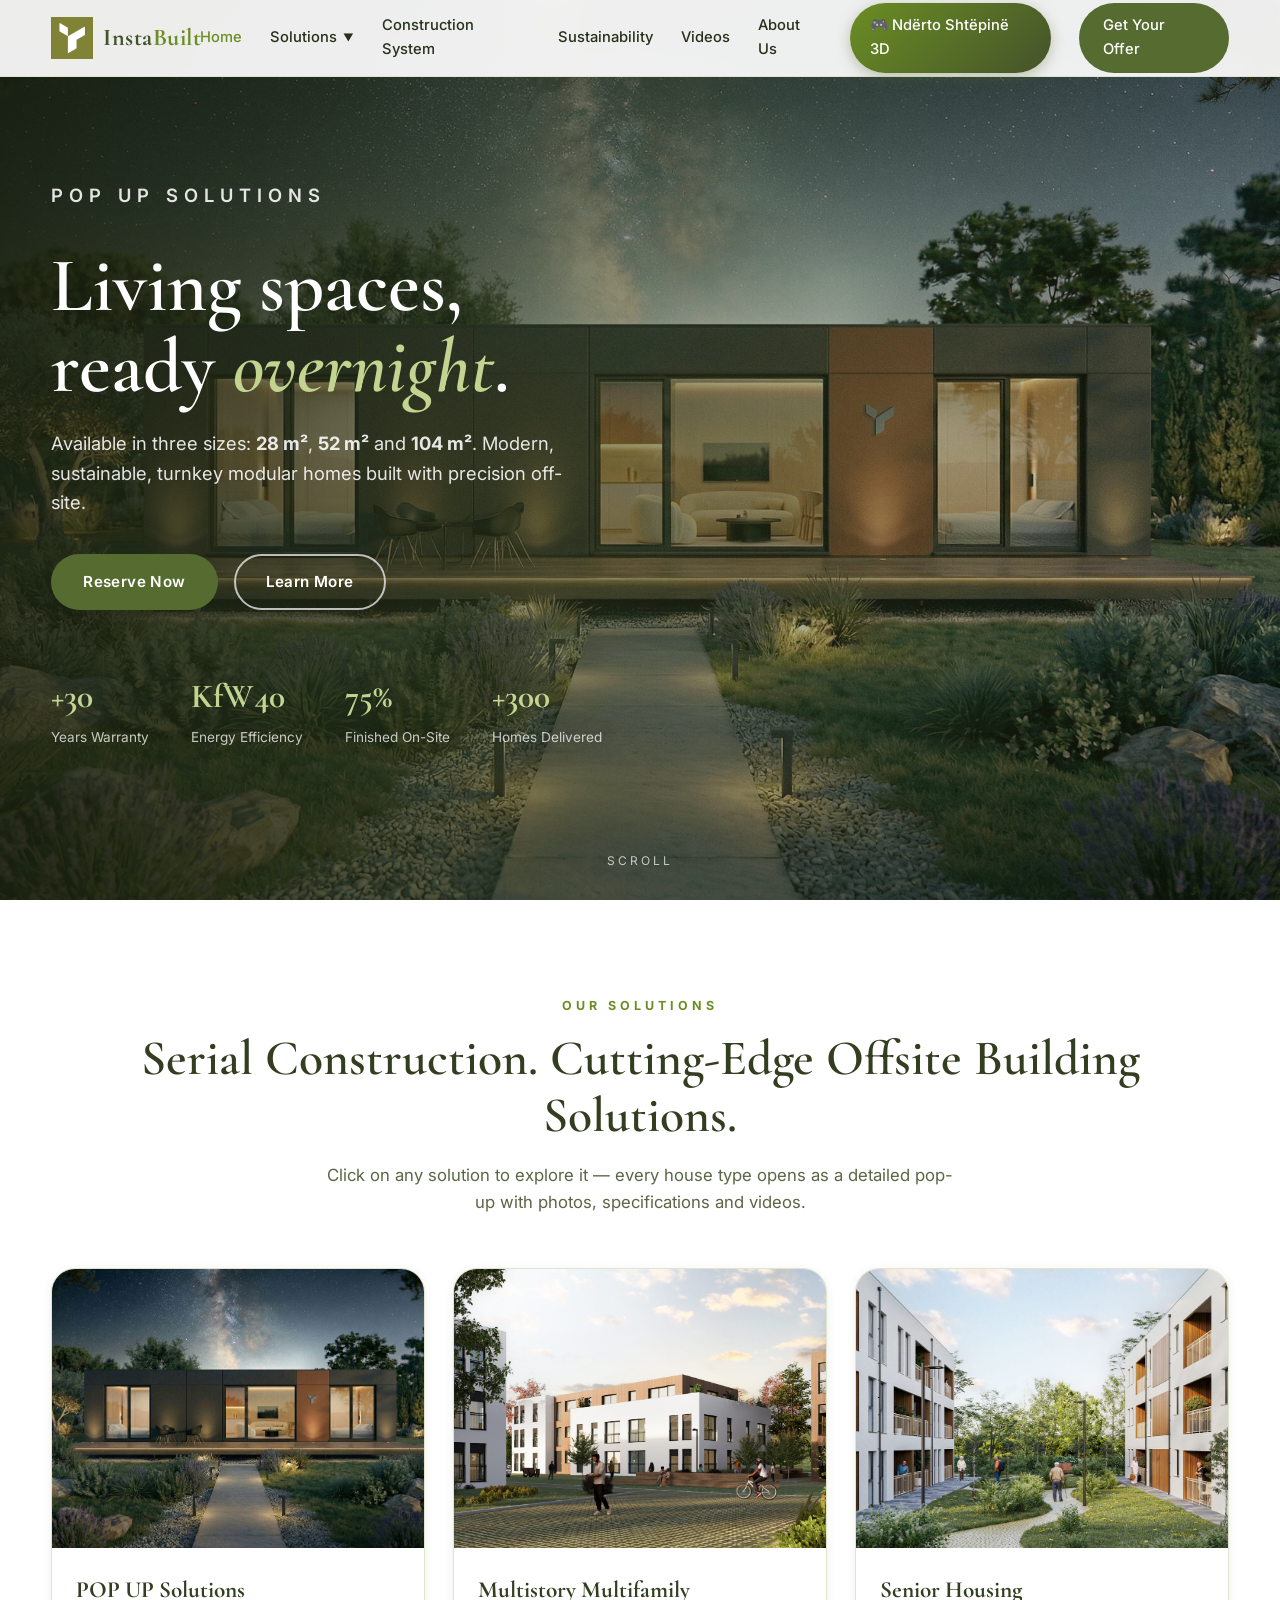
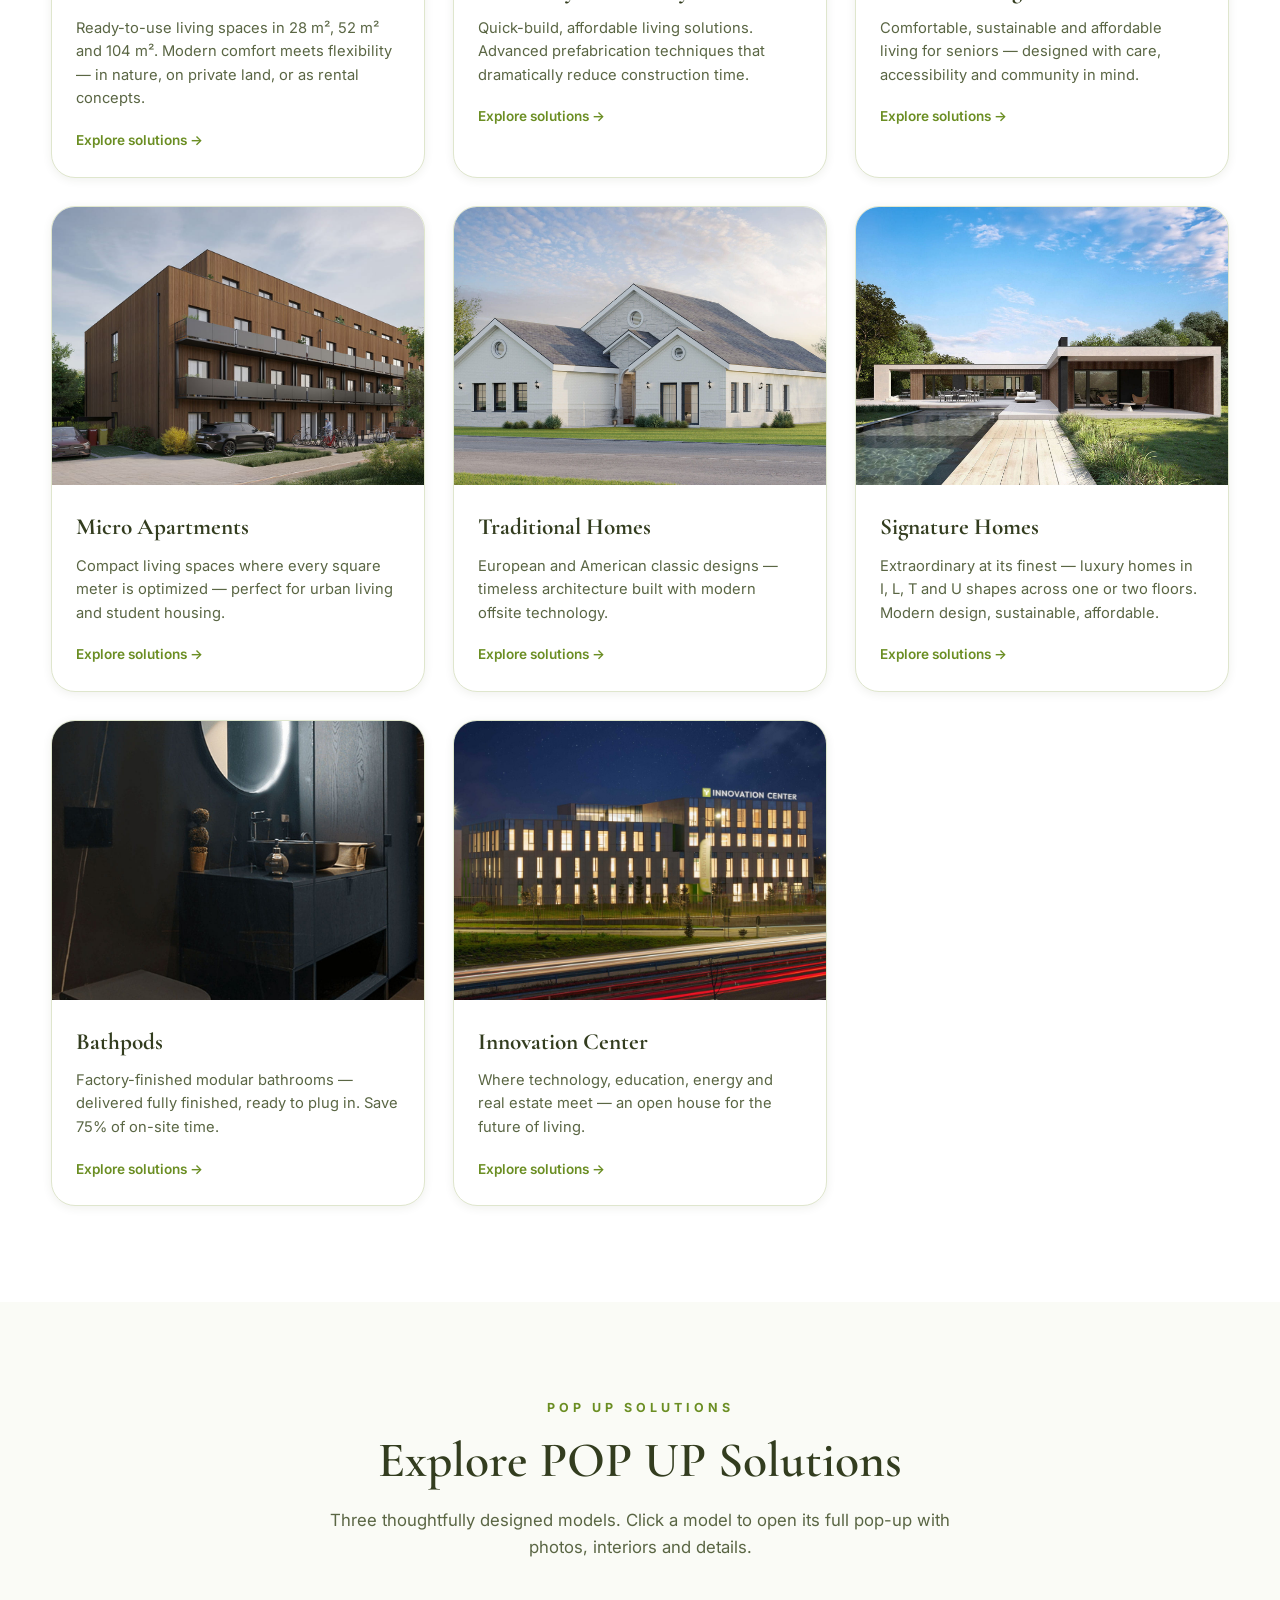
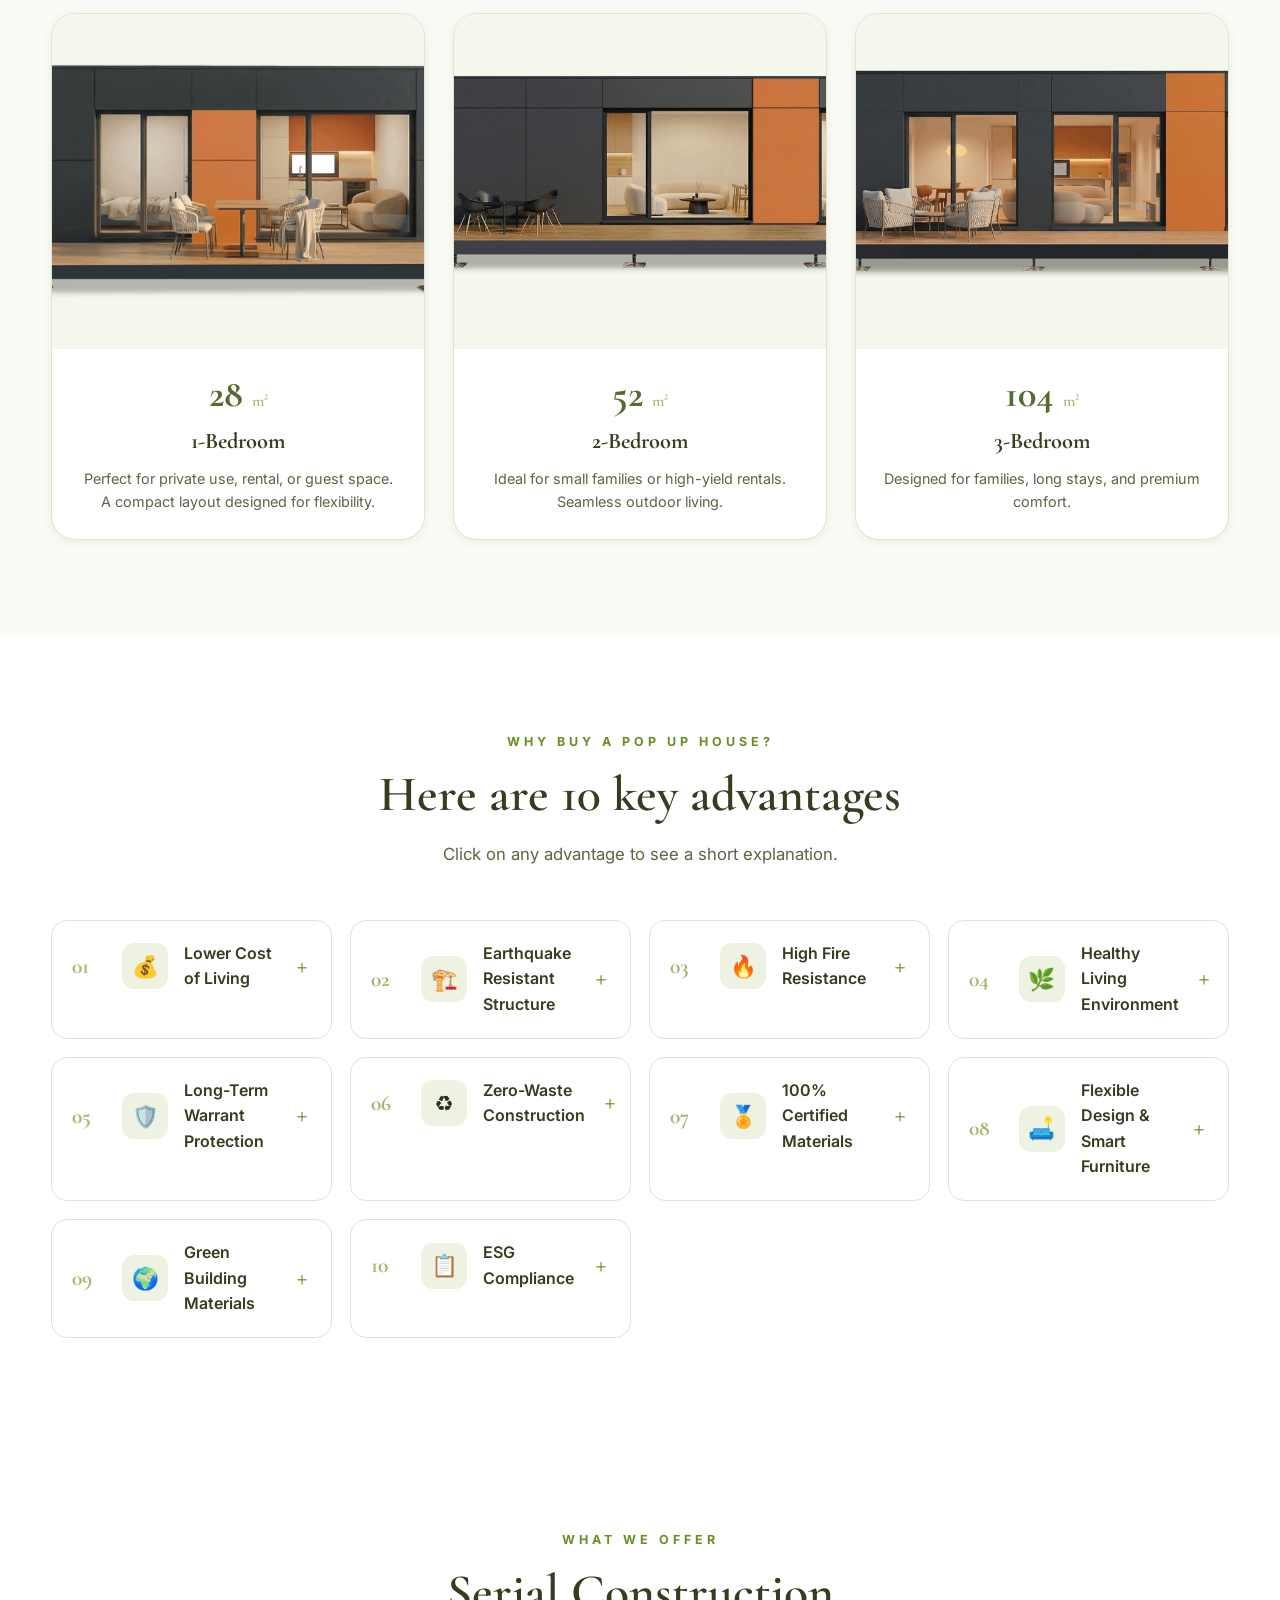
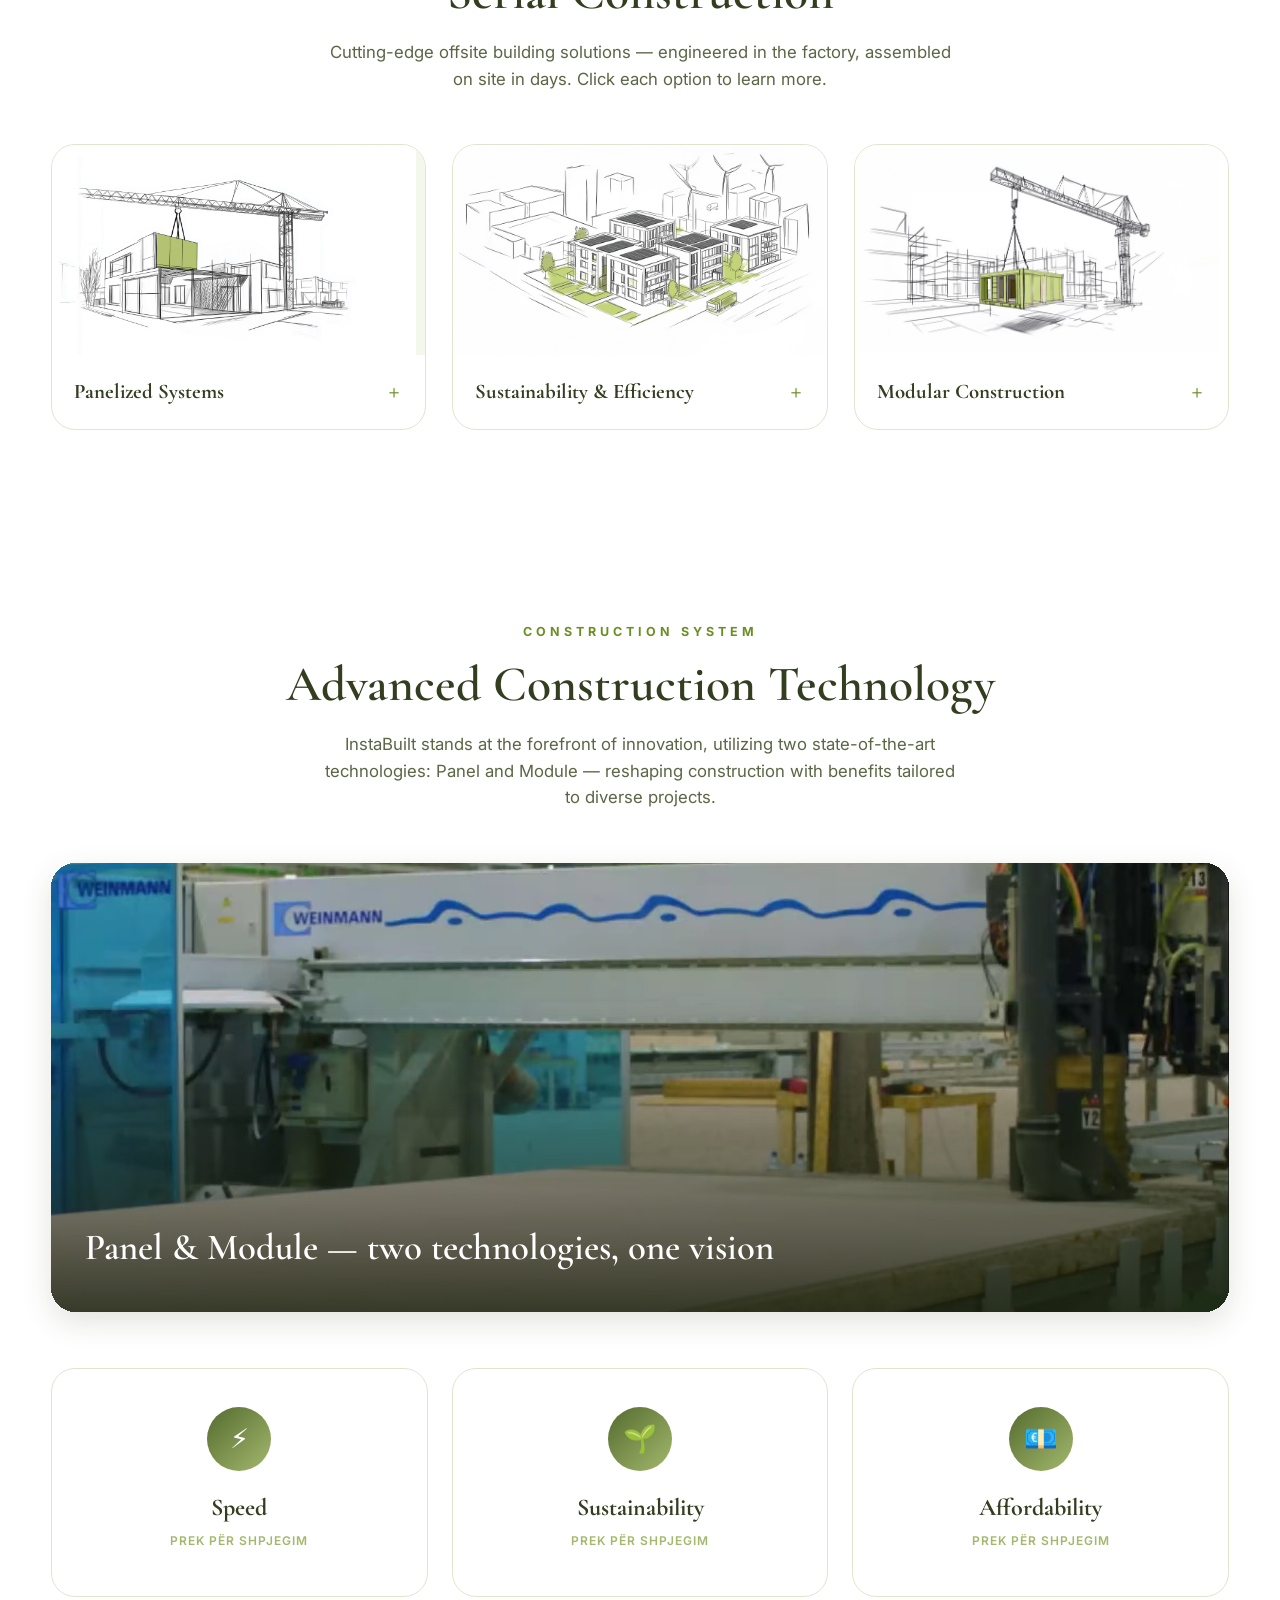
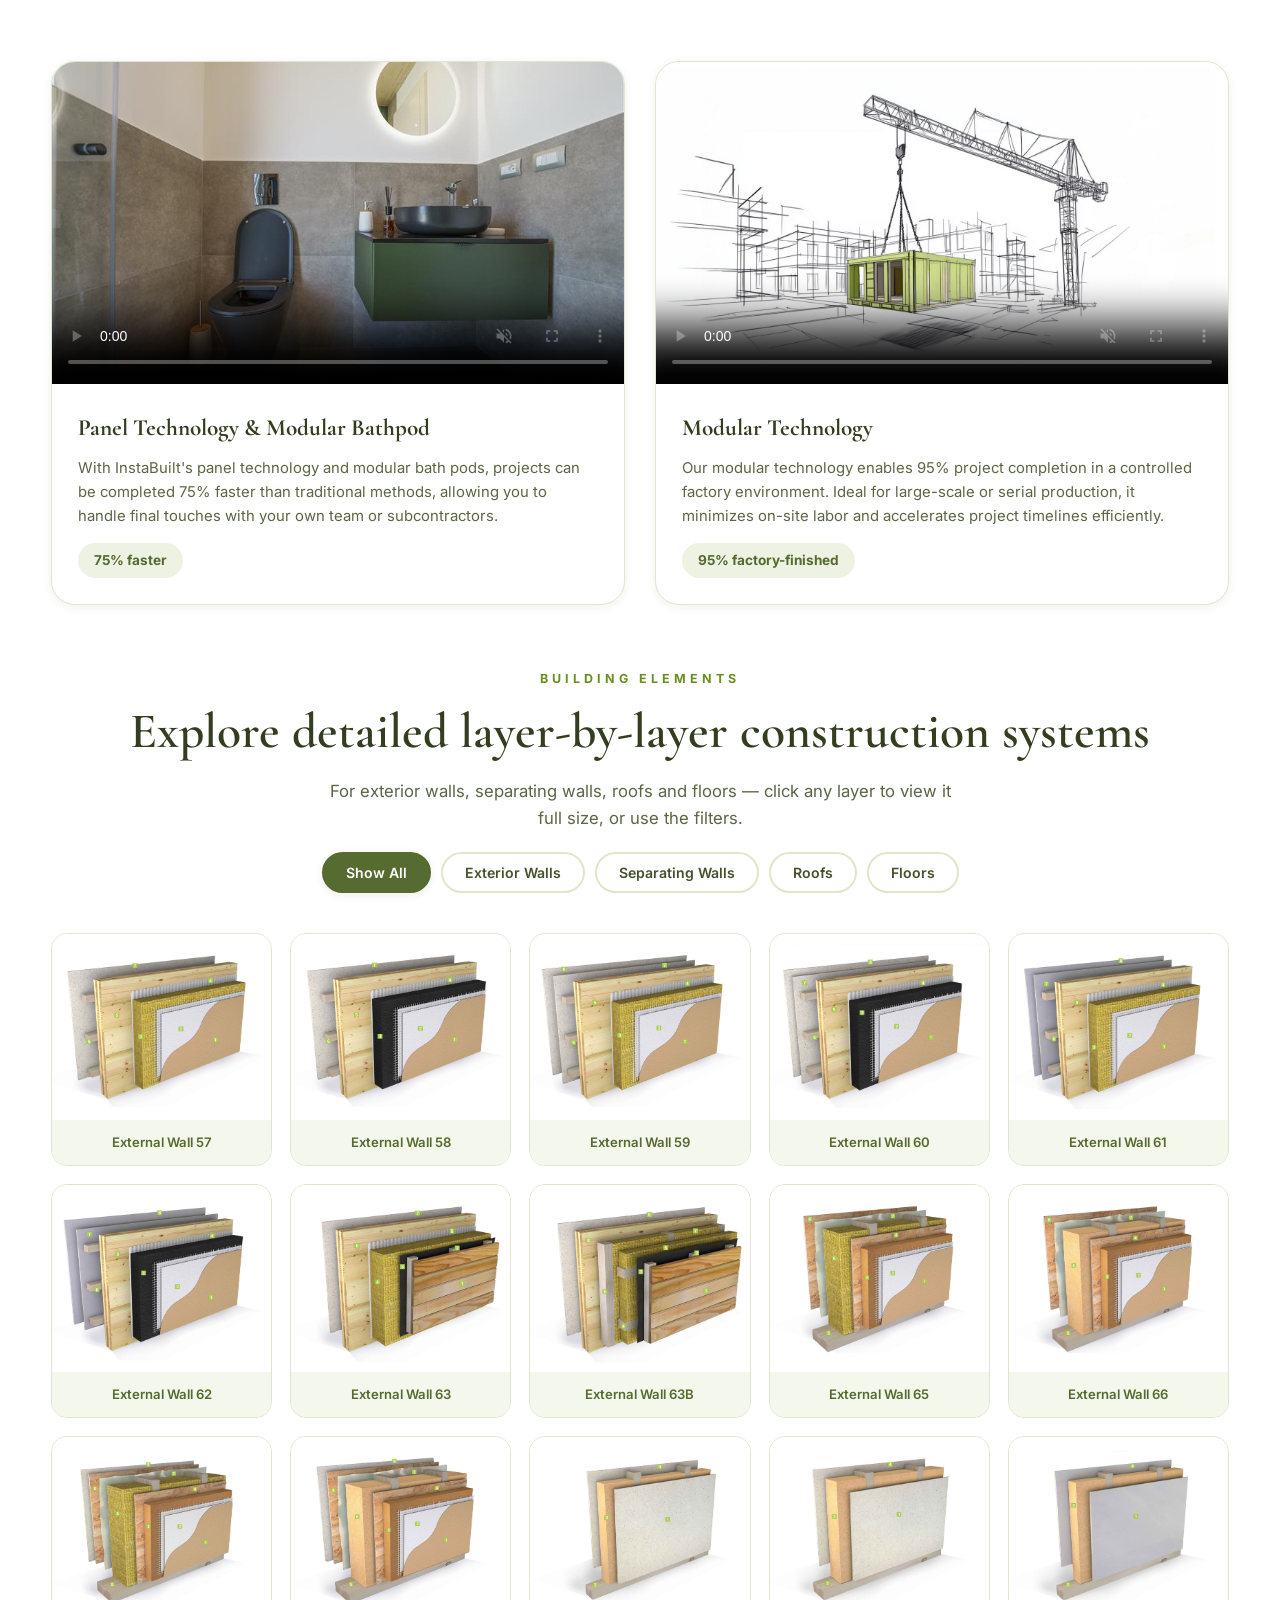
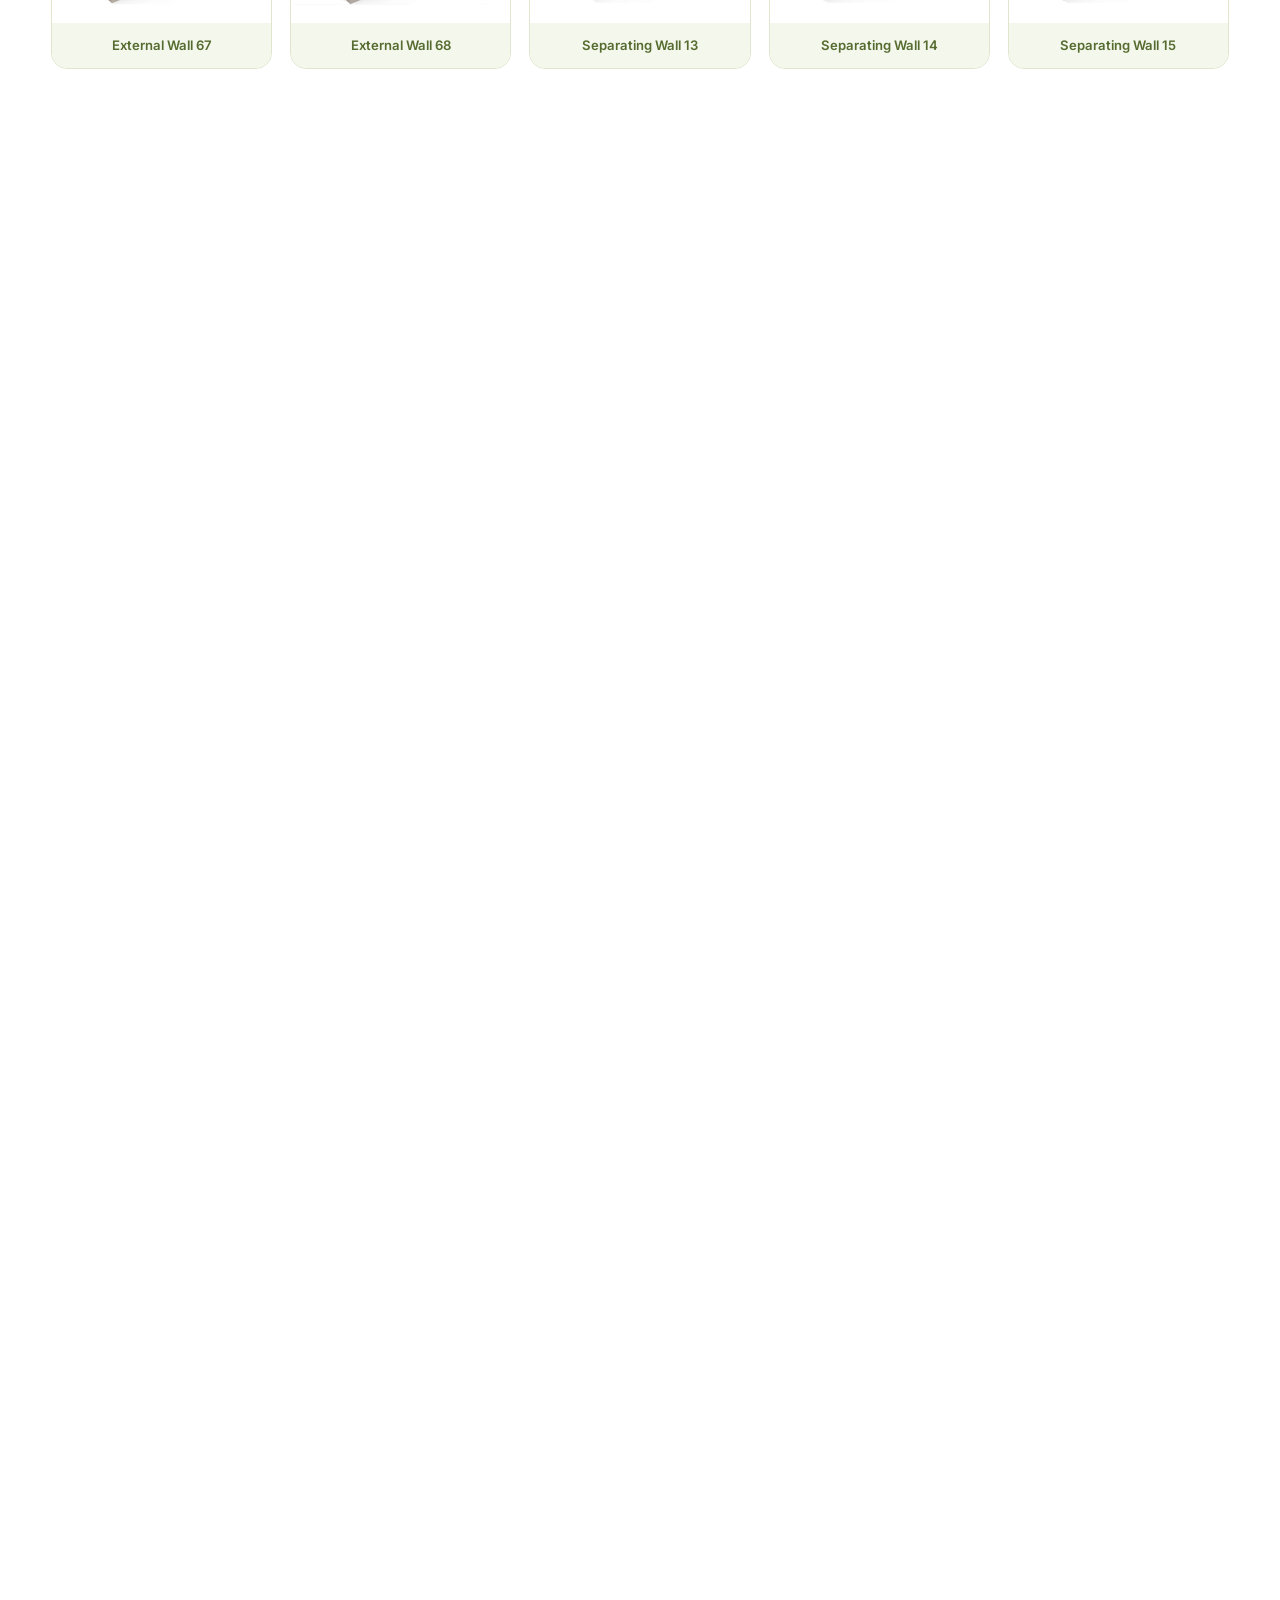
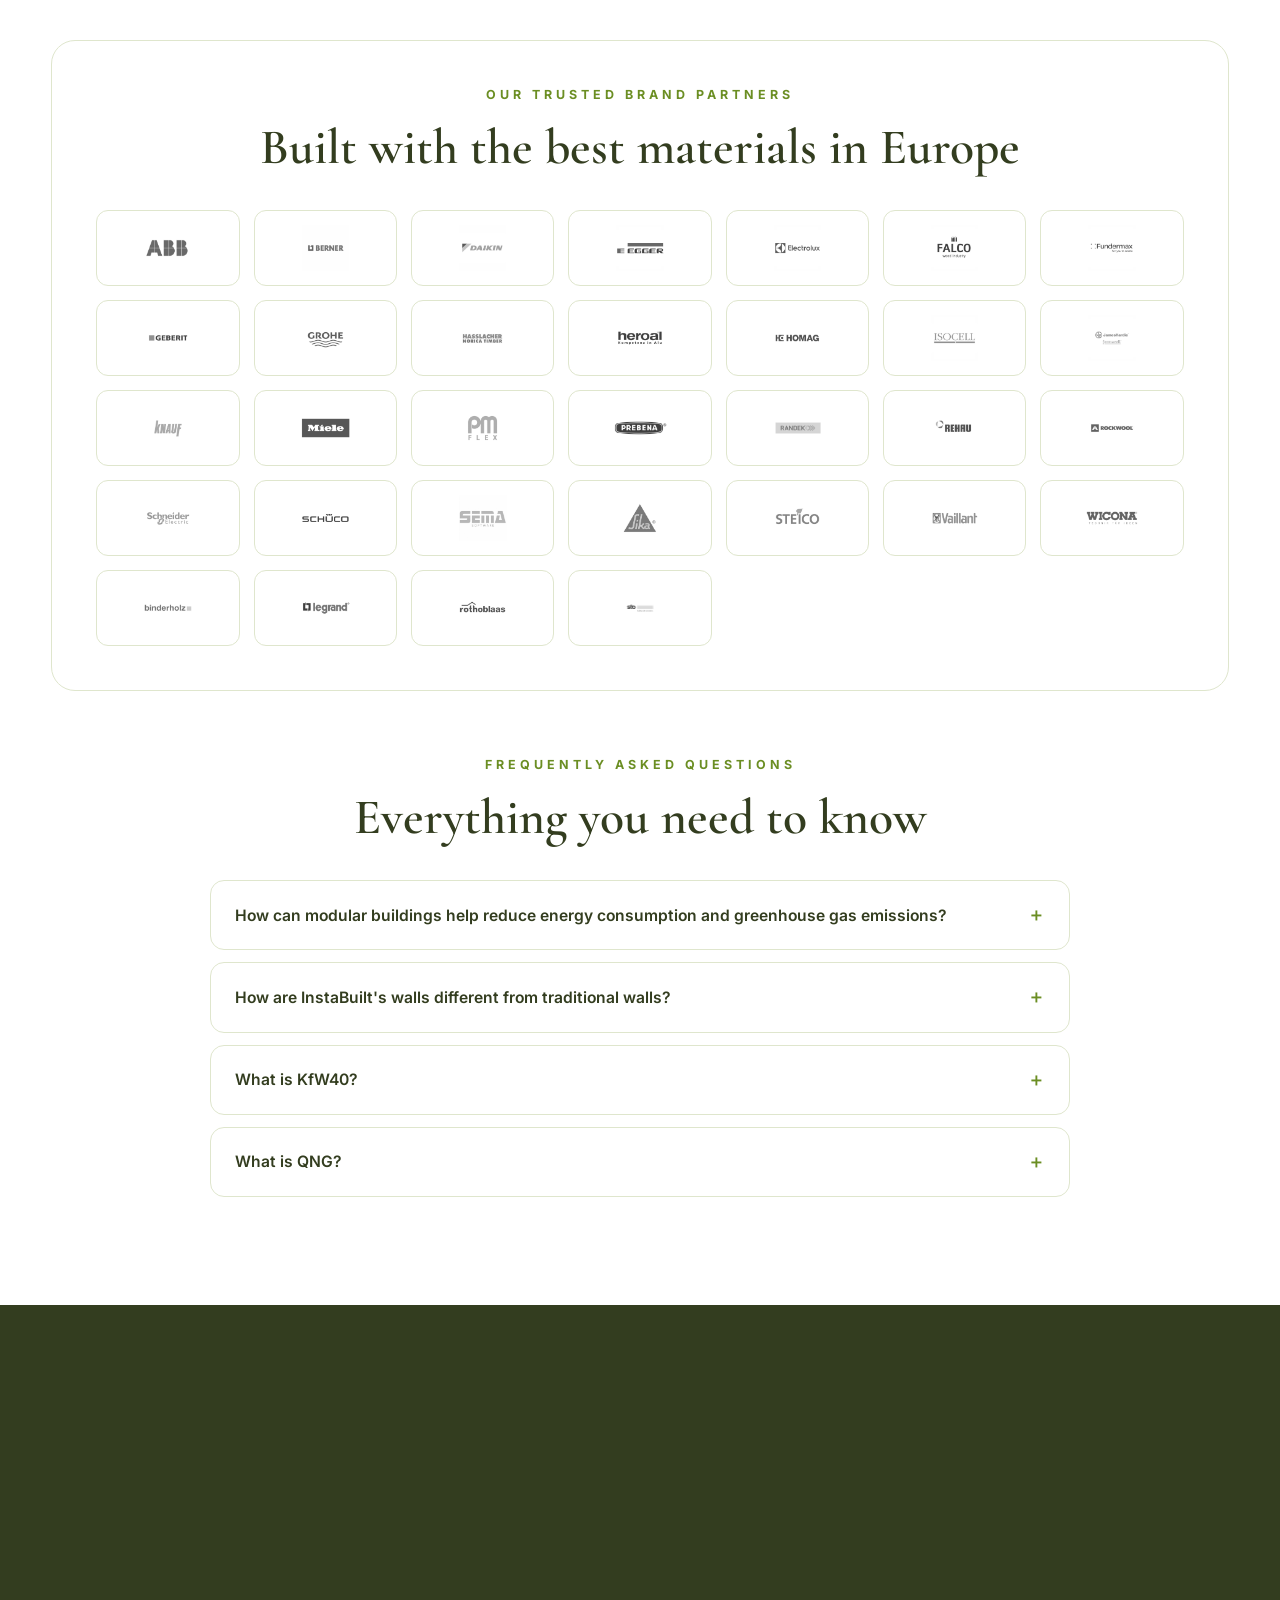
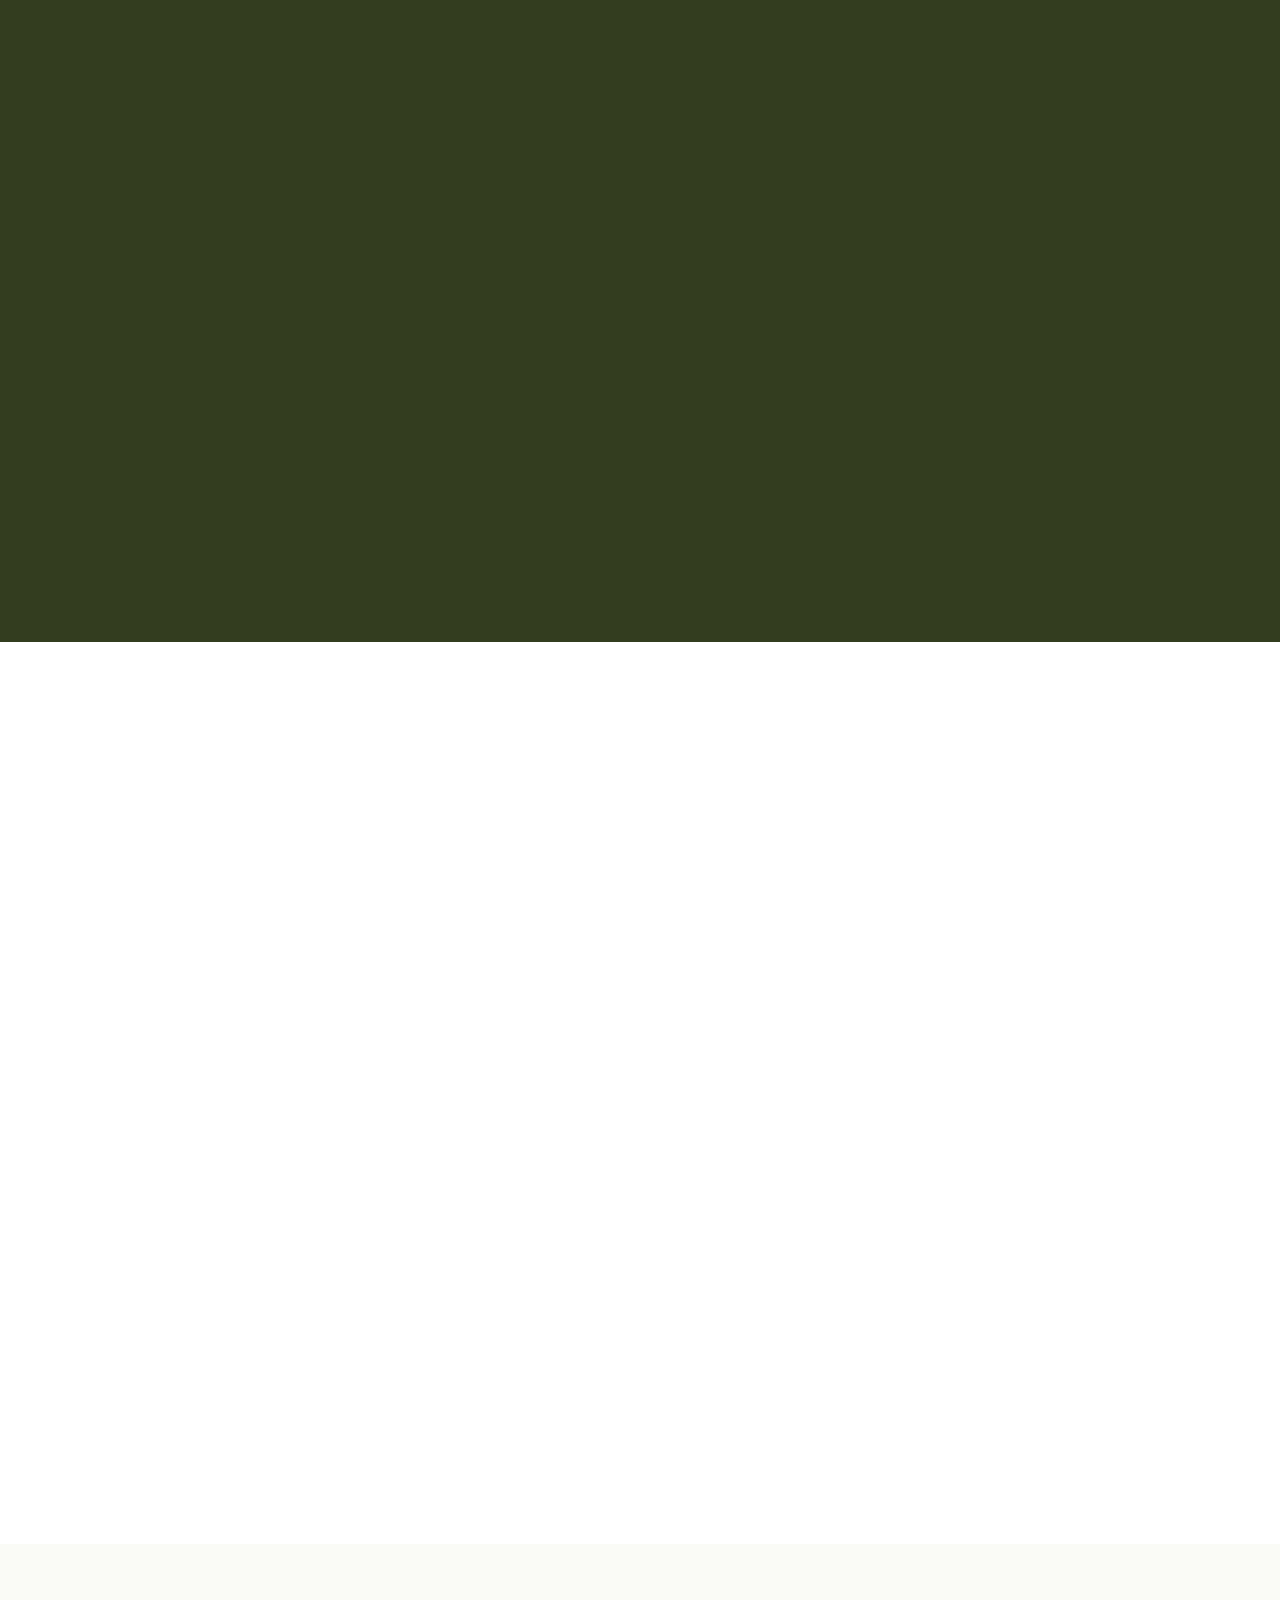
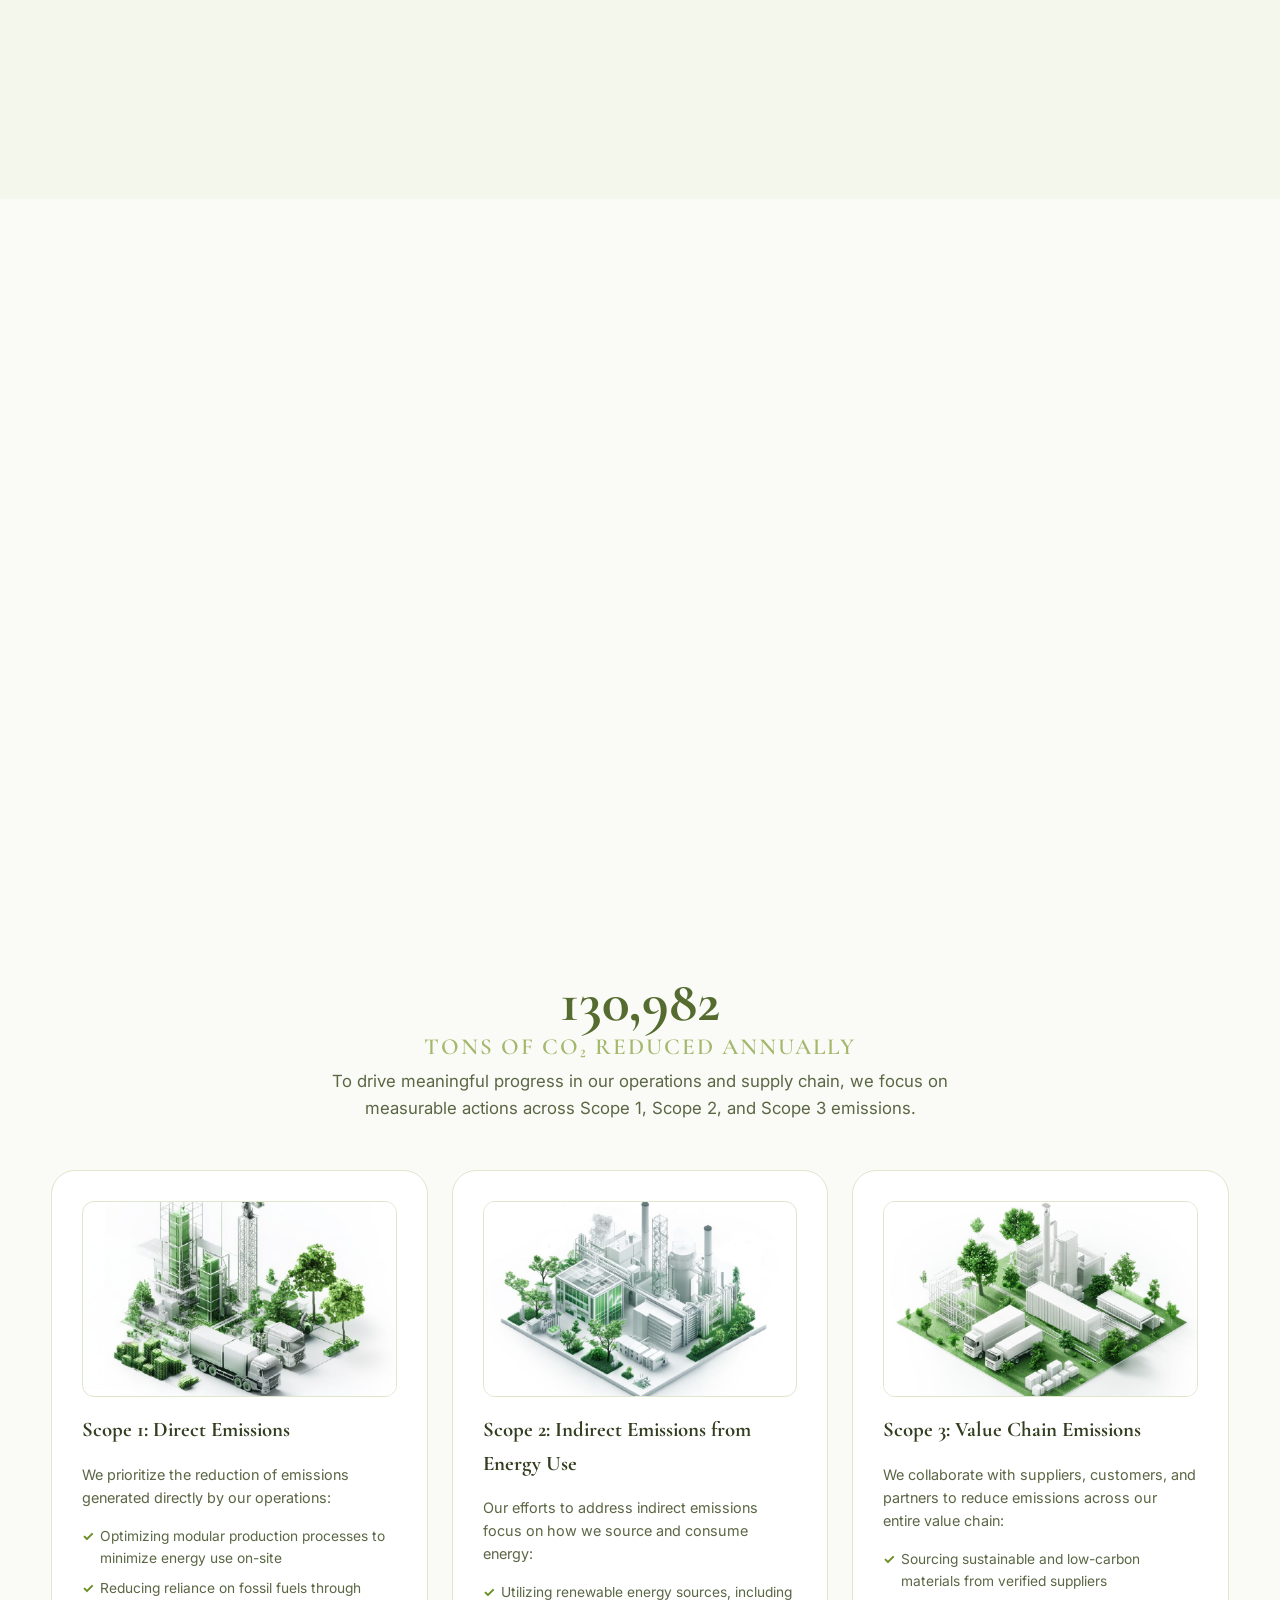
==== index.html @ a868b910 "c" ====
<!DOCTYPE html>
<html lang="en">
<head>
<meta charset="UTF-8">
<meta name="viewport" content="width=device-width, initial-scale=1.0">
<title>InstaBuilt — Modular &amp; Offsite Construction Solutions</title>
<meta name="description" content="InstaBuilt — cutting-edge offsite building solutions. POP UP houses, multistory multifamily, senior housing, micro apartments, traditional and signature homes.">
<link rel="icon" type="image/png" href="images/instabuilt-thumbnail.png">
<link rel="preconnect" href="https://fonts.googleapis.com">
<link rel="preconnect" href="https://fonts.gstatic.com" crossorigin>
<link href="https://fonts.googleapis.com/css2?family=Cormorant+Garamond:ital,wght@0,500;0,600;0,700;1,500&family=Inter:wght@400;500;600;700&display=swap" rel="stylesheet">
<link rel="stylesheet" href="css/style.css">
</head>
<body>

<!-- ================= NAVBAR ================= -->
<header class="navbar">
  <div class="container nav-inner">
    <a href="#" class="logo">
      <img src="images/instabuilt-thumbnail.png" alt="InstaBuilt logo">
      <span>Insta<em>Built</em></span>
    </a>
    <nav>
      <ul class="nav-links" id="nav-links">
        <li><a href="#home" class="active">Home</a></li>
        <li class="dropdown">
          <a href="#solutions">Solutions <span class="caret">▼</span></a>
          <ul class="dropdown-menu">
            <li><a href="#" data-house="popup">🏠 POP UP Solutions</a></li>
            <li><a href="#" data-house="multistory">🏢 Multistory Multifamily</a></li>
            <li><a href="#" data-house="senior">👵 Senior Housing</a></li>
            <li><a href="#" data-house="micro">📐 Micro Apartments</a></li>
            <li><a href="#" data-house="traditional">🏡 Traditional Homes</a></li>
            <li><a href="#" data-house="signature">✨ Signature Homes</a></li>
            <li><a href="#" data-house="bathpods">🛁 Bathpods</a></li>
          </ul>
        </li>
        <li><a href="#construction-system">Construction System</a></li>
        <li><a href="#sustainability">Sustainability</a></li>
        <li><a href="#videos">Videos</a></li>
        <li><a href="#about">About Us</a></li>
        <li><a href="game.html" class="nav-game">🎮 Ndërto Shtëpinë 3D</a></li>
        <li><a href="#contact" class="nav-cta">Get Your Offer</a></li>
      </ul>
    </nav>
    <button class="hamburger" aria-label="Menu">
      <span></span><span></span><span></span>
    </button>
  </div>
</header>

<!-- ================= HERO ================= -->
<section class="hero" id="home">
  <div class="hero-bg" style="background-image:url('images/home/popup-exterior-night.jpg')"></div>
  <div class="container">
    <div class="hero-content">
      <p class="hero-kicker">POP UP Solutions</p>
      <h1>Living spaces,<br>ready <em>overnight</em>.</h1>
      <p>Available in three sizes: <strong>28 m²</strong>, <strong>52 m²</strong> and <strong>104 m²</strong>. Modern, sustainable, turnkey modular homes built with precision off-site.</p>
      <div class="hero-actions">
        <a href="#" data-house="popup" class="btn btn-primary">Reserve Now</a>
        <a href="#solutions" class="btn btn-outline">Learn More</a>
      </div>
      <div class="hero-stats">
        <div class="hero-stat"><b>+30</b><span>Years Warranty</span></div>
        <div class="hero-stat"><b>KfW40</b><span>Energy Efficiency</span></div>
        <div class="hero-stat"><b>75%</b><span>Finished On-Site</span></div>
        <div class="hero-stat"><b>+300</b><span>Homes Delivered</span></div>
      </div>
    </div>
  </div>
  <div class="scroll-hint">Scroll</div>
</section>

<!-- ================= SOLUTIONS (HOUSE TYPES → POPUPS) ================= -->
<section class="section" id="solutions">
  <div class="container">
    <div class="section-head center reveal">
      <p class="section-label">Our Solutions</p>
      <h2 class="section-title">Serial Construction. Cutting-Edge Offsite Building Solutions.</h2>
      <p class="section-sub">Click on any solution to explore it — every house type opens as a detailed pop-up with photos, specifications and videos.</p>
    </div>
    <div class="solutions-grid">
      <article class="solution-card reveal" data-house="popup" tabindex="0" role="button" aria-label="Open POP UP Solutions">
        <div class="thumb"><img src="images/home/popup-exterior-night.jpg" alt="POP UP Solutions house" loading="lazy"></div>
        <div class="body">
          <h3>POP UP Solutions</h3>
          <p>Ready-to-use living spaces in 28 m², 52 m² and 104 m². Modern comfort meets flexibility — in nature, on private land, or as rental concepts.</p>
          <span class="more">Explore solutions →</span>
        </div>
      </article>

      <article class="solution-card reveal reveal-d1" data-house="multistory" tabindex="0" role="button" aria-label="Open Multistory Multifamily">
        <div class="thumb"><img src="images/multistory-multifamily/multifamily-housing-scaled.jpg" alt="Multistory Multifamily building" loading="lazy"></div>
        <div class="body">
          <h3>Multistory Multifamily</h3>
          <p>Quick-build, affordable living solutions. Advanced prefabrication techniques that dramatically reduce construction time.</p>
          <span class="more">Explore solutions →</span>
        </div>
      </article>

      <article class="solution-card reveal reveal-d2" data-house="senior" tabindex="0" role="button" aria-label="Open Senior Housing">
        <div class="thumb"><img src="images/senior-house/senior-living.jpg" alt="Senior housing solution" loading="lazy"></div>
        <div class="body">
          <h3>Senior Housing</h3>
          <p>Comfortable, sustainable and affordable living for seniors — designed with care, accessibility and community in mind.</p>
          <span class="more">Explore solutions →</span>
        </div>
      </article>

      <article class="solution-card reveal" data-house="micro" tabindex="0" role="button" aria-label="Open Micro Apartments">
        <div class="thumb"><img src="images/microapartments/wood-facade-micro-apartments.jpg" alt="Micro apartments" loading="lazy"></div>
        <div class="body">
          <h3>Micro Apartments</h3>
          <p>Compact living spaces where every square meter is optimized — perfect for urban living and student housing.</p>
          <span class="more">Explore solutions →</span>
        </div>
      </article>

      <article class="solution-card reveal reveal-d1" data-house="traditional" tabindex="0" role="button" aria-label="Open Traditional Homes">
        <div class="thumb"><img src="images/traditional/american-home.jpg" alt="Traditional home" loading="lazy"></div>
        <div class="body">
          <h3>Traditional Homes</h3>
          <p>European and American classic designs — timeless architecture built with modern offsite technology.</p>
          <span class="more">Explore solutions →</span>
        </div>
      </article>

      <article class="solution-card reveal reveal-d2" data-house="signature" tabindex="0" role="button" aria-label="Open Signature Homes">
        <div class="thumb"><img src="images/signature/signature-home-1.jpg" alt="Signature luxury home" loading="lazy"></div>
        <div class="body">
          <h3>Signature Homes</h3>
          <p>Extraordinary at its finest — luxury homes in I, L, T and U shapes across one or two floors. Modern design, sustainable, affordable.</p>
          <span class="more">Explore solutions →</span>
        </div>
      </article>

      <article class="solution-card reveal" data-house="bathpods" tabindex="0" role="button" aria-label="Open Bathpods">
        <div class="thumb"><img src="images/bathpods/bathpood.jpg" alt="Modular bathpod" loading="lazy"></div>
        <div class="body">
          <h3>Bathpods</h3>
          <p>Factory-finished modular bathrooms — delivered fully finished, ready to plug in. Save 75% of on-site time.</p>
          <span class="more">Explore solutions →</span>
        </div>
      </article>

      <article class="solution-card reveal reveal-d1" data-house="innovation" tabindex="0" role="button" aria-label="Open Innovation Center">
        <div class="thumb"><img src="images/home/instabuilt-innovation-center.jpg" alt="InstaBuilt Innovation Center" loading="lazy"></div>
        <div class="body">
          <h3>Innovation Center</h3>
          <p>Where technology, education, energy and real estate meet — an open house for the future of living.</p>
          <span class="more">Explore solutions →</span>
        </div>
      </article>
    </div>
  </div>
</section>

<!-- ================= POP UP MODELS ================= -->
<section class="section models-band" id="popup-models">
  <div class="container">
    <div class="section-head center reveal">
      <p class="section-label">POP UP Solutions</p>
      <h2 class="section-title">Explore POP UP Solutions</h2>
      <p class="section-sub">Three thoughtfully designed models. Click a model to open its full pop-up with photos, interiors and details.</p>
    </div>
    <div class="models-grid">
      <article class="model-card reveal" data-house="popup28" tabindex="0" role="button" aria-label="Open POP UP 28 square meters">
        <div class="thumb"><img src="images/popup/popup-28-1-bedroom-front-view.png" alt="POP UP 28 m² 1-bedroom" loading="lazy"></div>
        <div class="body">
          <div class="size">28 <small>m²</small></div>
          <h3>1-Bedroom</h3>
          <p>Perfect for private use, rental, or guest space. A compact layout designed for flexibility.</p>
        </div>
      </article>
      <article class="model-card reveal reveal-d1" data-house="popup52" tabindex="0" role="button" aria-label="Open POP UP 52 square meters">
        <div class="thumb"><img src="images/popup/popup-52-2-bedroom-front-view.png" alt="POP UP 52 m² 2-bedroom" loading="lazy"></div>
        <div class="body">
          <div class="size">52 <small>m²</small></div>
          <h3>2-Bedroom</h3>
          <p>Ideal for small families or high-yield rentals. Seamless outdoor living.</p>
        </div>
      </article>
      <article class="model-card reveal reveal-d2" data-house="popup104" tabindex="0" role="button" aria-label="Open POP UP 104 square meters">
        <div class="thumb"><img src="images/popup/popup-104-3-bedroom-front-view.png" alt="POP UP 104 m² 3-bedroom" loading="lazy"></div>
        <div class="body">
          <div class="size">104 <small>m²</small></div>
          <h3>3-Bedroom</h3>
          <p>Designed for families, long stays, and premium comfort.</p>
        </div>
      </article>
    </div>
  </div>
</section>

<!-- ================= WHY BUY (clickable with explanations) ================= -->
<section class="section" id="why">
  <div class="container">
    <div class="section-head center reveal">
      <p class="section-label">Why Buy a POP UP House?</p>
      <h2 class="section-title">Here are 10 key advantages</h2>
      <p class="section-sub">Click on any advantage to see a short explanation.</p>
    </div>
    <div class="why-grid-acc">
      <div class="why-acc reveal" tabindex="0" role="button" aria-label="Lower Cost of Living">
        <div class="why-acc-head">
          <span class="why-acc-num">01</span>
          <div class="ico">💰</div>
          <div class="why-acc-title">Lower Cost of Living</div>
          <span class="why-acc-icon">＋</span>
        </div>
        <div class="why-acc-body"><div class="why-acc-inner"><b>Energy-efficient design</b> reduces heating and cooling expenses — a POP UP home uses up to <b>75% less energy</b> than a conventional build, so you save money on every single bill.</div></div>
      </div>
      <div class="why-acc reveal reveal-d1" tabindex="0" role="button" aria-label="Earthquake Resistant Structure">
        <div class="why-acc-head">
          <span class="why-acc-num">02</span>
          <div class="ico">🏗️</div>
          <div class="why-acc-title">Earthquake Resistant Structure</div>
          <span class="why-acc-icon">＋</span>
        </div>
        <div class="why-acc-body"><div class="why-acc-inner">Engineered with <b>CLT timber frames</b> for superior durability compared to traditional concrete and steel systems — tested to withstand seismic activity.</div></div>
      </div>
      <div class="why-acc reveal reveal-d2" tabindex="0" role="button" aria-label="High Fire Resistance">
        <div class="why-acc-head">
          <span class="why-acc-num">03</span>
          <div class="ico">🔥</div>
          <div class="why-acc-title">High Fire Resistance</div>
          <span class="why-acc-icon">＋</span>
        </div>
        <div class="why-acc-body"><div class="why-acc-inner">Enhanced <b>safety standards</b> to protect you and your family — certified fire-resistant materials and multi-layer construction.</div></div>
      </div>
      <div class="why-acc reveal" tabindex="0" role="button" aria-label="Healthy Living Environment">
        <div class="why-acc-head">
          <span class="why-acc-num">04</span>
          <div class="ico">🌿</div>
          <div class="why-acc-title">Healthy Living Environment</div>
          <span class="why-acc-icon">＋</span>
        </div>
        <div class="why-acc-body"><div class="why-acc-inner">Breathable, <b>natural materials</b> create a comfortable indoor climate free of harmful emissions — designed for comfort, safety and well-being.</div></div>
      </div>
      <div class="why-acc reveal reveal-d1" tabindex="0" role="button" aria-label="Long-Term Warrant Protection">
        <div class="why-acc-head">
          <span class="why-acc-num">05</span>
          <div class="ico">🛡️</div>
          <div class="why-acc-title">Long-Term Warrant Protection</div>
          <span class="why-acc-icon">＋</span>
        </div>
        <div class="why-acc-body"><div class="why-acc-inner"><b>50 years</b> for structural integrity, <b>5 years</b> for insulation and hidden elements, <b>1 year</b> for visible components — total peace of mind.</div></div>
      </div>
      <div class="why-acc reveal reveal-d2" tabindex="0" role="button" aria-label="Zero-Waste Construction">
        <div class="why-acc-head">
          <span class="why-acc-num">06</span>
          <div class="ico">♻️</div>
          <div class="why-acc-title">Zero-Waste Construction</div>
          <span class="why-acc-icon">＋</span>
        </div>
        <div class="why-acc-body"><div class="why-acc-inner"><b>Precision off-site manufacturing</b> minimizes construction waste — up to 90% less waste than traditional on-site building.</div></div>
      </div>
      <div class="why-acc reveal" tabindex="0" role="button" aria-label="100 Percent Certified Materials">
        <div class="why-acc-head">
          <span class="why-acc-num">07</span>
          <div class="ico">🏅</div>
          <div class="why-acc-title">100% Certified Materials</div>
          <span class="why-acc-icon">＋</span>
        </div>
        <div class="why-acc-body"><div class="why-acc-inner">Premium materials sourced from <b>Germany, Austria and Switzerland</b> — all certified, traceable and of the highest quality.</div></div>
      </div>
      <div class="why-acc reveal reveal-d1" tabindex="0" role="button" aria-label="Flexible Design and Smart Furniture">
        <div class="why-acc-head">
          <span class="why-acc-num">08</span>
          <div class="ico">🛋️</div>
          <div class="why-acc-title">Flexible Design &amp; Smart Furniture</div>
          <span class="why-acc-icon">＋</span>
        </div>
        <div class="why-acc-body"><div class="why-acc-inner">Adaptable spaces tailored to modern lifestyles — with <b>smart, space-saving furniture</b> as standard in every home.</div></div>
      </div>
      <div class="why-acc reveal reveal-d2" tabindex="0" role="button" aria-label="Green Building Materials">
        <div class="why-acc-head">
          <span class="why-acc-num">09</span>
          <div class="ico">🌍</div>
          <div class="why-acc-title">Green Building Materials</div>
          <span class="why-acc-icon">＋</span>
        </div>
        <div class="why-acc-body"><div class="why-acc-inner">A <b>carbon-neutral approach</b> supporting sustainable living — wood-based materials store CO₂ for the entire life of the home.</div></div>
      </div>
      <div class="why-acc reveal" tabindex="0" role="button" aria-label="ESG Compliance">
        <div class="why-acc-head">
          <span class="why-acc-num">10</span>
          <div class="ico">📋</div>
          <div class="why-acc-title">ESG Compliance</div>
          <span class="why-acc-icon">＋</span>
        </div>
        <div class="why-acc-body"><div class="why-acc-inner">Fully aligned with <b>Environmental, Social and Governance</b> standards — measurable, reported and third-party verified.</div></div>
      </div>
    </div>
  </div>
</section>

<!-- ================= WHAT WE OFFER (Serial Construction, clickable) ================= -->
<section class="section offer-band" id="construction">
  <div class="container">
    <div class="section-head center reveal">
      <p class="section-label">What We Offer</p>
      <h2 class="section-title">Serial Construction</h2>
      <p class="section-sub">Cutting-edge offsite building solutions — engineered in the factory, assembled on site in days. Click each option to learn more.</p>
    </div>
    <div class="offer-grid-acc">
      <div class="offer-acc reveal" tabindex="0" role="button" aria-label="Panelized Systems">
        <div class="thumb"><img src="images/home/panelized-systems.png" alt="Panelized systems" loading="lazy"></div>
        <div class="offer-acc-head">
          <h3>Panelized Systems</h3>
          <span class="offer-acc-icon">＋</span>
        </div>
        <div class="offer-acc-body"><div class="offer-acc-inner"><b>Precision-engineered wall, floor and roof panels</b> produced in our factory for fast, clean assembly on site. Each panel arrives complete with insulation, vapour barriers and technical installations — your crew simply lifts and fixes them into place. Perfect for larger projects up to 2,000 m².</div></div>
      </div>
      <div class="offer-acc reveal reveal-d1" tabindex="0" role="button" aria-label="Sustainability and Efficiency">
        <div class="thumb"><img src="images/home/sustainability-efficiency.png" alt="Sustainability and efficiency" loading="lazy"></div>
        <div class="offer-acc-head">
          <h3>Sustainability &amp; Efficiency</h3>
          <span class="offer-acc-icon">＋</span>
        </div>
        <div class="offer-acc-body"><div class="offer-acc-inner"><b>KfW40 energy standard, carbon-neutral materials and zero-waste production</b> — green by design. Our homes consume up to 75% less heating energy than conventional builds and are made from certified eco-friendly materials sourced in Europe.</div></div>
      </div>
      <div class="offer-acc reveal reveal-d2" tabindex="0" role="button" aria-label="Modular Construction">
        <div class="thumb"><img src="images/home/modular-construction.jpg" alt="Modular construction" loading="lazy"></div>
        <div class="offer-acc-head">
          <h3>Modular Construction</h3>
          <span class="offer-acc-icon">＋</span>
        </div>
        <div class="offer-acc-body"><div class="offer-acc-inner"><b>Complete modules with interiors, bathrooms and installations finished in the factory</b> — plug &amp; play on site. Up to 95% of the work happens in a controlled factory environment, so your home arrives 95% finished and is assembled in a single day.</div></div>
      </div>
    </div>
  </div>
</section>

<!-- ================= CONSTRUCTION SYSTEM ================= -->
<section class="section" id="construction-system">
  <div class="container">
    <div class="section-head center reveal">
      <p class="section-label">Construction System</p>
      <h2 class="section-title">Advanced Construction Technology</h2>
      <p class="section-sub">InstaBuilt stands at the forefront of innovation, utilizing two state-of-the-art technologies: Panel and Module — reshaping construction with benefits tailored to diverse projects.</p>
    </div>

    <div class="cs-hero reveal">
      <video autoplay muted loop playsinline preload="metadata" aria-label="InstaBuilt advanced construction technology video showing modular building production">
        <source src="videos/construction-hero.webm" type="video/webm">
      </video>
      <div class="cs-hero-overlay"><h3>Panel &amp; Module — two technologies, one vision</h3></div>
    </div>

    <div class="pillars-grid">
      <div class="pillar reveal" tabindex="0" role="button" aria-label="Speed explanation">
        <div class="ico">⚡</div>
        <h3>Speed</h3>
        <span class="pillar-tag">Prek për shpjegim</span>
        <div class="pillar-body"><div class="pillar-body-inner"><b>Pse është e mirë:</b> Homes built up to <b>75% faster</b> with our innovative modular approach — a 100 m² house in just 300 hours instead of 700. Factory-precision panels arrive ready to assemble, so you move in <b>months earlier</b>, pay less financing interest, and start living or renting sooner.</div></div>
      </div>
      <div class="pillar reveal reveal-d1" tabindex="0" role="button" aria-label="Sustainability explanation">
        <div class="ico">🌱</div>
        <h3>Sustainability</h3>
        <span class="pillar-tag">Prek për shpjegim</span>
        <div class="pillar-body"><div class="pillar-body-inner"><b>Pse është e mirë:</b> Eco-friendly materials and energy-efficient technology — <b>KfW40 standard</b> means your home consumes only <b>40% of the energy</b> of a standard new build. Lower heating bills every month, a smaller carbon footprint, and wood materials that <b>store CO₂</b> for the life of the home.</div></div>
      </div>
      <div class="pillar reveal reveal-d2" tabindex="0" role="button" aria-label="Affordability explanation">
        <div class="ico">💶</div>
        <h3>Affordability</h3>
        <span class="pillar-tag">Prek për shpjegim</span>
        <div class="pillar-body"><div class="pillar-body-inner"><b>Pse është e mirë:</b> Cost-effective solutions without compromising on quality — factory precision <b>cuts waste by up to 90%</b> and eliminates on-site delays and cost overruns. You pay a <b>fixed, transparent price</b>, delivered on budget and on time.</div></div>
      </div>
    </div>

    <div class="cs-tech-grid">
      <div class="cs-tech reveal">
        <video muted loop playsinline preload="metadata" poster="images/bathpods/bathroom-pod.jpg" controls aria-label="Panel technology and modular bathpod construction video">
          <source src="videos/panel-bathpods.mp4" type="video/mp4">
        </video>
        <div class="body">
          <h3>Panel Technology &amp; Modular Bathpod</h3>
          <p>With InstaBuilt's panel technology and modular bath pods, projects can be completed 75% faster than traditional methods, allowing you to handle final touches with your own team or subcontractors.</p>
          <span class="stat-badge">75% faster</span>
        </div>
      </div>
      <div class="cs-tech reveal reveal-d1">
        <video muted loop playsinline preload="metadata" poster="images/home/modular-construction.jpg" controls aria-label="Modular technology factory production video">
          <source src="videos/modular-technology.mp4" type="video/mp4">
        </video>
        <div class="body">
          <h3>Modular Technology</h3>
          <p>Our modular technology enables 95% project completion in a controlled factory environment. Ideal for large-scale or serial production, it minimizes on-site labor and accelerates project timelines efficiently.</p>
          <span class="stat-badge">95% factory-finished</span>
        </div>
      </div>
    </div>

    <!-- Building elements -->
    <div class="section-head center reveal" style="margin-bottom:40px">
      <p class="section-label">Building Elements</p>
      <h2 class="section-title">Explore detailed layer-by-layer construction systems</h2>
      <p class="section-sub">For exterior walls, separating walls, roofs and floors — click any layer to view it full size, or use the filters.</p>
    </div>
    <div class="elem-tabs reveal" id="elem-tabs">
      <button class="elem-tab active" data-filter="all" type="button">Show All</button>
      <button class="elem-tab" data-filter="exterior" type="button">Exterior Walls</button>
      <button class="elem-tab" data-filter="separating" type="button">Separating Walls</button>
      <button class="elem-tab" data-filter="roofs" type="button">Roofs</button>
      <button class="elem-tab" data-filter="floors" type="button">Floors</button>
    </div>
    <div class="walls-grid" id="walls-grid">
      <figure class="wall-card reveal reveal-d0" data-category="exterior" data-lightbox="images/construction-system/exterior-walls/external-wall-57-plaster-stone-wool-clt-timber-batten.jpg" tabindex="0" role="button">
        <img src="images/construction-system/exterior-walls/external-wall-57-plaster-stone-wool-clt-timber-batten.jpg" alt="External Wall 57 layers" loading="lazy">
        <figcaption>External Wall 57</figcaption>
      </figure>
      <figure class="wall-card reveal reveal-d1" data-category="exterior" data-lightbox="images/construction-system/exterior-walls/external-wall-58-plaster-eps-clt-timber-batten.jpg" tabindex="0" role="button">
        <img src="images/construction-system/exterior-walls/external-wall-58-plaster-eps-clt-timber-batten.jpg" alt="External Wall 58 layers" loading="lazy">
        <figcaption>External Wall 58</figcaption>
      </figure>
      <figure class="wall-card reveal reveal-d2" data-category="exterior" data-lightbox="images/construction-system/exterior-walls/external-wall-59-plaster-stone-wool-clt-timber-batten-double-fireboard.jpg" tabindex="0" role="button">
        <img src="images/construction-system/exterior-walls/external-wall-59-plaster-stone-wool-clt-timber-batten-double-fireboard.jpg" alt="External Wall 59 layers" loading="lazy">
        <figcaption>External Wall 59</figcaption>
      </figure>
      <figure class="wall-card reveal reveal-d0" data-category="exterior" data-lightbox="images/construction-system/exterior-walls/external-wall-60-plaster-eps-clt-timber-batten-double-fireboard.jpg" tabindex="0" role="button">
        <img src="images/construction-system/exterior-walls/external-wall-60-plaster-eps-clt-timber-batten-double-fireboard.jpg" alt="External Wall 60 layers" loading="lazy">
        <figcaption>External Wall 60</figcaption>
      </figure>
      <figure class="wall-card reveal reveal-d1" data-category="exterior" data-lightbox="images/construction-system/exterior-walls/external-wall-61-plaster-stone-wool-clt-timber-batten-double-plasterboard.jpg" tabindex="0" role="button">
        <img src="images/construction-system/exterior-walls/external-wall-61-plaster-stone-wool-clt-timber-batten-double-plasterboard.jpg" alt="External Wall 61 layers" loading="lazy">
        <figcaption>External Wall 61</figcaption>
      </figure>
      <figure class="wall-card reveal reveal-d2" data-category="exterior" data-lightbox="images/construction-system/exterior-walls/external-wall-62-plaster-eps-clt-timber-batten-double-plasterboard.jpg" tabindex="0" role="button">
        <img src="images/construction-system/exterior-walls/external-wall-62-plaster-eps-clt-timber-batten-double-plasterboard.jpg" alt="External Wall 62 layers" loading="lazy">
        <figcaption>External Wall 62</figcaption>
      </figure>
      <figure class="wall-card reveal reveal-d0" data-category="exterior" data-lightbox="images/construction-system/exterior-walls/external-wall-63-timber-facade-mineral-stone-wool-clt-gypsum-fireboard.jpg" tabindex="0" role="button">
        <img src="images/construction-system/exterior-walls/external-wall-63-timber-facade-mineral-stone-wool-clt-gypsum-fireboard.jpg" alt="External Wall 63 layers" loading="lazy">
        <figcaption>External Wall 63</figcaption>
      </figure>
      <figure class="wall-card reveal reveal-d1" data-category="exterior" data-lightbox="images/construction-system/exterior-walls/external-wall-63-timber-facade-mineral-stone-wool-clt-gypsum-fireboard-1.jpg" tabindex="0" role="button">
        <img src="images/construction-system/exterior-walls/external-wall-63-timber-facade-mineral-stone-wool-clt-gypsum-fireboard-1.jpg" alt="External Wall 63B layers" loading="lazy">
        <figcaption>External Wall 63B</figcaption>
      </figure>
      <figure class="wall-card reveal reveal-d2" data-category="exterior" data-lightbox="images/construction-system/exterior-walls/external-wall-65-plaster-insulation-wood-orient-strand-board-mineral-stone-wool.jpg" tabindex="0" role="button">
        <img src="images/construction-system/exterior-walls/external-wall-65-plaster-insulation-wood-orient-strand-board-mineral-stone-wool.jpg" alt="External Wall 65 layers" loading="lazy">
        <figcaption>External Wall 65</figcaption>
      </figure>
      <figure class="wall-card reveal reveal-d0" data-category="exterior" data-lightbox="images/construction-system/exterior-walls/external-wall-66-plaster-wood-insulation-orient-strand-board-wood-fibre.jpg" tabindex="0" role="button">
        <img src="images/construction-system/exterior-walls/external-wall-66-plaster-wood-insulation-orient-strand-board-wood-fibre.jpg" alt="External Wall 66 layers" loading="lazy">
        <figcaption>External Wall 66</figcaption>
      </figure>
      <figure class="wall-card reveal reveal-d1" data-category="exterior" data-lightbox="images/construction-system/exterior-walls/external_wall_67_construction_layers.jpg" tabindex="0" role="button">
        <img src="images/construction-system/exterior-walls/external_wall_67_construction_layers.jpg" alt="External Wall 67 layers" loading="lazy">
        <figcaption>External Wall 67</figcaption>
      </figure>
      <figure class="wall-card reveal reveal-d2" data-category="exterior" data-lightbox="images/construction-system/exterior-walls/external_wall_68_construction_layers.jpg" tabindex="0" role="button">
        <img src="images/construction-system/exterior-walls/external_wall_68_construction_layers.jpg" alt="External Wall 68 layers" loading="lazy">
        <figcaption>External Wall 68</figcaption>
      </figure>
      <figure class="wall-card reveal reveal-d0" data-category="separating" data-lightbox="images/construction-system/separating-walls/separating-wall-13-gypsum-fireboard-stud-insulation.jpg" tabindex="0" role="button">
        <img src="images/construction-system/separating-walls/separating-wall-13-gypsum-fireboard-stud-insulation.jpg" alt="Separating Wall 13 layers" loading="lazy">
        <figcaption>Separating Wall 13</figcaption>
      </figure>
      <figure class="wall-card reveal reveal-d1" data-category="separating" data-lightbox="images/construction-system/separating-walls/separating-wall-14-gypsum-fireboard-timber-frame-insulation.jpg" tabindex="0" role="button">
        <img src="images/construction-system/separating-walls/separating-wall-14-gypsum-fireboard-timber-frame-insulation.jpg" alt="Separating Wall 14 layers" loading="lazy">
        <figcaption>Separating Wall 14</figcaption>
      </figure>
      <figure class="wall-card reveal reveal-d2" data-category="separating" data-lightbox="images/construction-system/separating-walls/separating-wall-15-plasterboard-stud-insulation.jpg" tabindex="0" role="button">
        <img src="images/construction-system/separating-walls/separating-wall-15-plasterboard-stud-insulation.jpg" alt="Separating Wall 15 layers" loading="lazy">
        <figcaption>Separating Wall 15</figcaption>
      </figure>
      <figure class="wall-card reveal reveal-d0" data-category="separating" data-lightbox="images/construction-system/separating-walls/separating-wall-16-plasterboard-timber-frame-insulation.jpg" tabindex="0" role="button">
        <img src="images/construction-system/separating-walls/separating-wall-16-plasterboard-timber-frame-insulation.jpg" alt="Separating Wall 16 layers" loading="lazy">
        <figcaption>Separating Wall 16</figcaption>
      </figure>
      <figure class="wall-card reveal reveal-d1" data-category="separating" data-lightbox="images/construction-system/separating-walls/separating-wall-17-plasterboard-osb-stud-insulation.jpg" tabindex="0" role="button">
        <img src="images/construction-system/separating-walls/separating-wall-17-plasterboard-osb-stud-insulation.jpg" alt="Separating Wall 17 layers" loading="lazy">
        <figcaption>Separating Wall 17</figcaption>
      </figure>
      <figure class="wall-card reveal reveal-d2" data-category="separating" data-lightbox="images/construction-system/separating-walls/separating-wall-18-plasterboard-osb-timber-frame-insulation.jpg" tabindex="0" role="button">
        <img src="images/construction-system/separating-walls/separating-wall-18-plasterboard-osb-timber-frame-insulation.jpg" alt="Separating Wall 18 layers" loading="lazy">
        <figcaption>Separating Wall 18</figcaption>
      </figure>
      <figure class="wall-card reveal reveal-d0" data-category="separating" data-lightbox="images/construction-system/separating-walls/separating-wall-19-cross-laminated-timber-80mm.jpg" tabindex="0" role="button">
        <img src="images/construction-system/separating-walls/separating-wall-19-cross-laminated-timber-80mm.jpg" alt="Separating Wall 19 layers" loading="lazy">
        <figcaption>Separating Wall 19</figcaption>
      </figure>
      <figure class="wall-card reveal reveal-d1" data-category="separating" data-lightbox="images/construction-system/separating-walls/separating-wall-20-gypsum-fireboard-clt-80mm.jpg" tabindex="0" role="button">
        <img src="images/construction-system/separating-walls/separating-wall-20-gypsum-fireboard-clt-80mm.jpg" alt="Separating Wall 20 layers" loading="lazy">
        <figcaption>Separating Wall 20</figcaption>
      </figure>
      <figure class="wall-card reveal reveal-d2" data-category="separating" data-lightbox="images/construction-system/separating-walls/separating-wall-21-plasterboard-clt-80mm.jpg" tabindex="0" role="button">
        <img src="images/construction-system/separating-walls/separating-wall-21-plasterboard-clt-80mm.jpg" alt="Separating Wall 21 layers" loading="lazy">
        <figcaption>Separating Wall 21</figcaption>
      </figure>
      <figure class="wall-card reveal reveal-d0" data-category="separating" data-lightbox="images/construction-system/separating-walls/separating-wall-22-gypsum-fireboard-clt-timber-counter-batten.jpg" tabindex="0" role="button">
        <img src="images/construction-system/separating-walls/separating-wall-22-gypsum-fireboard-clt-timber-counter-batten.jpg" alt="Separating Wall 22 layers" loading="lazy">
        <figcaption>Separating Wall 22</figcaption>
      </figure>
      <figure class="wall-card reveal reveal-d1" data-category="separating" data-lightbox="images/construction-system/separating-walls/separating-wall-23-gypsum-fireboard-osb-timber-frame-insulation.jpg" tabindex="0" role="button">
        <img src="images/construction-system/separating-walls/separating-wall-23-gypsum-fireboard-osb-timber-frame-insulation.jpg" alt="Separating Wall 23 layers" loading="lazy">
        <figcaption>Separating Wall 23</figcaption>
      </figure>
      <figure class="wall-card reveal reveal-d2" data-category="separating" data-lightbox="images/construction-system/separating-walls/separating-wall-24-plasterboard-osb-timber-frame-insulation.jpg" tabindex="0" role="button">
        <img src="images/construction-system/separating-walls/separating-wall-24-plasterboard-osb-timber-frame-insulation.jpg" alt="Separating Wall 24 layers" loading="lazy">
        <figcaption>Separating Wall 24</figcaption>
      </figure>
      <figure class="wall-card reveal reveal-d0" data-category="roofs" data-lightbox="images/construction-system/roofs/roof-10-materials-timber-batten-insulation-vapour-barrier.jpg" tabindex="0" role="button">
        <img src="images/construction-system/roofs/roof-10-materials-timber-batten-insulation-vapour-barrier.jpg" alt="Roof 10 layers" loading="lazy">
        <figcaption>Roof 10</figcaption>
      </figure>
      <figure class="wall-card reveal reveal-d1" data-category="roofs" data-lightbox="images/construction-system/roofs/roof-11-materials-membrane-timber-insulation-vapour-barrier.jpg" tabindex="0" role="button">
        <img src="images/construction-system/roofs/roof-11-materials-membrane-timber-insulation-vapour-barrier.jpg" alt="Roof 11 layers" loading="lazy">
        <figcaption>Roof 11</figcaption>
      </figure>
      <figure class="wall-card reveal reveal-d2" data-category="roofs" data-lightbox="images/construction-system/roofs/roof-12-materials-timber-batten-insulation-ventilation.jpg" tabindex="0" role="button">
        <img src="images/construction-system/roofs/roof-12-materials-timber-batten-insulation-ventilation.jpg" alt="Roof 12 layers" loading="lazy">
        <figcaption>Roof 12</figcaption>
      </figure>
      <figure class="wall-card reveal reveal-d0" data-category="roofs" data-lightbox="images/construction-system/roofs/roof-13-materials-membrane-stone-wool-cross-laminated-timber.jpg" tabindex="0" role="button">
        <img src="images/construction-system/roofs/roof-13-materials-membrane-stone-wool-cross-laminated-timber.jpg" alt="Roof 13 layers" loading="lazy">
        <figcaption>Roof 13</figcaption>
      </figure>
      <figure class="wall-card reveal reveal-d1" data-category="roofs" data-lightbox="images/construction-system/roofs/roof-14-materials-membrane-wood-fibre-cross-laminated-timber.jpg" tabindex="0" role="button">
        <img src="images/construction-system/roofs/roof-14-materials-membrane-wood-fibre-cross-laminated-timber.jpg" alt="Roof 14 layers" loading="lazy">
        <figcaption>Roof 14</figcaption>
      </figure>
      <figure class="wall-card reveal reveal-d2" data-category="roofs" data-lightbox="images/construction-system/roofs/roof-15-materials-membrane-stone-wool-timber-batten-plasterboard.jpg" tabindex="0" role="button">
        <img src="images/construction-system/roofs/roof-15-materials-membrane-stone-wool-timber-batten-plasterboard.jpg" alt="Roof 15 layers" loading="lazy">
        <figcaption>Roof 15</figcaption>
      </figure>
      <figure class="wall-card reveal reveal-d0" data-category="roofs" data-lightbox="images/construction-system/roofs/roof-16-materials-membrane-wood-fibre-timber-batten-plasterboard.jpg" tabindex="0" role="button">
        <img src="images/construction-system/roofs/roof-16-materials-membrane-wood-fibre-timber-batten-plasterboard.jpg" alt="Roof 16 layers" loading="lazy">
        <figcaption>Roof 16</figcaption>
      </figure>
      <figure class="wall-card reveal reveal-d1" data-category="roofs" data-lightbox="images/construction-system/roofs/roof-17-materials-membrane-osb-timber-insulation-battens.jpg" tabindex="0" role="button">
        <img src="images/construction-system/roofs/roof-17-materials-membrane-osb-timber-insulation-battens.jpg" alt="Roof 17 layers" loading="lazy">
        <figcaption>Roof 17</figcaption>
      </figure>
      <figure class="wall-card reveal reveal-d2" data-category="roofs" data-lightbox="images/construction-system/roofs/roof-18-materials-osb-timber-stone-wool-plasterboard.jpg" tabindex="0" role="button">
        <img src="images/construction-system/roofs/roof-18-materials-osb-timber-stone-wool-plasterboard.jpg" alt="Roof 18 layers" loading="lazy">
        <figcaption>Roof 18</figcaption>
      </figure>
      <figure class="wall-card reveal reveal-d0" data-category="roofs" data-lightbox="images/construction-system/roofs/roof-19-materials-osb-timber-stone-wool-plasterboard.jpg" tabindex="0" role="button">
        <img src="images/construction-system/roofs/roof-19-materials-osb-timber-stone-wool-plasterboard.jpg" alt="Roof 19 layers" loading="lazy">
        <figcaption>Roof 19</figcaption>
      </figure>
      <figure class="wall-card reveal reveal-d1" data-category="roofs" data-lightbox="images/construction-system/roofs/roof-20-materials-osb-timber-fibre-stone-plasterboard.jpg" tabindex="0" role="button">
        <img src="images/construction-system/roofs/roof-20-materials-osb-timber-fibre-stone-plasterboard.jpg" alt="Roof 20 layers" loading="lazy">
        <figcaption>Roof 20</figcaption>
      </figure>
      <figure class="wall-card reveal reveal-d2" data-category="roofs" data-lightbox="images/construction-system/roofs/roof-21-materials-osb-timber-fibre-insulation-fireboard.jpg" tabindex="0" role="button">
        <img src="images/construction-system/roofs/roof-21-materials-osb-timber-fibre-insulation-fireboard.jpg" alt="Roof 21 layers" loading="lazy">
        <figcaption>Roof 21</figcaption>
      </figure>
      <figure class="wall-card reveal reveal-d0" data-category="floors" data-lightbox="images/construction-system/floors/floor-2-materials-osb-wood-fiber-insulation-joist.png" tabindex="0" role="button">
        <img src="images/construction-system/floors/floor-2-materials-osb-wood-fiber-insulation-joist.png" alt="Floor 2 layers" loading="lazy">
        <figcaption>Floor 2</figcaption>
      </figure>
      <figure class="wall-card reveal reveal-d1" data-category="floors" data-lightbox="images/construction-system/floors/floor-3-materials-osb-mineral-wool-gypsum-joist.png" tabindex="0" role="button">
        <img src="images/construction-system/floors/floor-3-materials-osb-mineral-wool-gypsum-joist.png" alt="Floor 3 layers" loading="lazy">
        <figcaption>Floor 3</figcaption>
      </figure>
      <figure class="wall-card reveal reveal-d2" data-category="floors" data-lightbox="images/construction-system/floors/floor-4-materials-osb-mineral-wool-timber-gypsum-barrier.png" tabindex="0" role="button">
        <img src="images/construction-system/floors/floor-4-materials-osb-mineral-wool-timber-gypsum-barrier.png" alt="Floor 4 layers" loading="lazy">
        <figcaption>Floor 4</figcaption>
      </figure>
      <figure class="wall-card reveal reveal-d0" data-category="floors" data-lightbox="images/construction-system/floors/floor-5-materials-osb-wood-fibre-timber-gypsum-barrier.png" tabindex="0" role="button">
        <img src="images/construction-system/floors/floor-5-materials-osb-wood-fibre-timber-gypsum-barrier.png" alt="Floor 5 layers" loading="lazy">
        <figcaption>Floor 5</figcaption>
      </figure>
      <figure class="wall-card reveal reveal-d1" data-category="floors" data-lightbox="images/construction-system/floors/floor-7-materials-cross-laminated-timber-gypsum.png" tabindex="0" role="button">
        <img src="images/construction-system/floors/floor-7-materials-cross-laminated-timber-gypsum.png" alt="Floor 7 layers" loading="lazy">
        <figcaption>Floor 7</figcaption>
      </figure>
      <figure class="wall-card reveal reveal-d2" data-category="floors" data-lightbox="images/construction-system/floors/floor-8-materials-cross-laminated-timber-battens-gypsum.png" tabindex="0" role="button">
        <img src="images/construction-system/floors/floor-8-materials-cross-laminated-timber-battens-gypsum.png" alt="Floor 8 layers" loading="lazy">
        <figcaption>Floor 8</figcaption>
      </figure>
      <figure class="wall-card reveal reveal-d0" data-category="floors" data-lightbox="images/construction-system/floors/floor-9-materials-cross-laminated-timber-battens-gypsum-plasterboard.png" tabindex="0" role="button">
        <img src="images/construction-system/floors/floor-9-materials-cross-laminated-timber-battens-gypsum-plasterboard.png" alt="Floor 9 layers" loading="lazy">
        <figcaption>Floor 9</figcaption>
      </figure>
      <figure class="wall-card reveal reveal-d1" data-category="floors" data-lightbox="images/construction-system/floors/floor-materials-construction-osb-mineral-wool-gypsum-joist.png" tabindex="0" role="button">
        <img src="images/construction-system/floors/floor-materials-construction-osb-mineral-wool-gypsum-joist.png" alt="Floor OSB+MW layers" loading="lazy">
        <figcaption>Floor OSB+MW</figcaption>
      </figure>
      <figure class="wall-card reveal reveal-d2" data-category="floors" data-lightbox="images/construction-system/floors/floor-materials-construction-osb-mineral-wool-gypsum.png" tabindex="0" role="button">
        <img src="images/construction-system/floors/floor-materials-construction-osb-mineral-wool-gypsum.png" alt="Floor OSB+MW 2 layers" loading="lazy">
        <figcaption>Floor OSB+MW 2</figcaption>
      </figure>
    </div>
    <div class="brands-wrap reveal">
      <div class="section-head center" style="margin-bottom:34px">
        <p class="section-label">Our Trusted Brand Partners</p>
        <h2 class="section-title">Built with the best materials in Europe</h2>
      </div>
      <div class="brands-grid">
        <div class="brand-logo"><img src="images/brands/ABB.jpg" alt="ABB" loading="lazy"></div>
        <div class="brand-logo"><img src="images/brands/Berner.jpg" alt="Berner" loading="lazy"></div>
        <div class="brand-logo"><img src="images/brands/Daikin.jpg" alt="Daikin" loading="lazy"></div>
        <div class="brand-logo"><img src="images/brands/Egger.jpg" alt="Egger" loading="lazy"></div>
        <div class="brand-logo"><img src="images/brands/Electrolux.jpg" alt="Electrolux" loading="lazy"></div>
        <div class="brand-logo"><img src="images/brands/Falco.jpg" alt="Falco" loading="lazy"></div>
        <div class="brand-logo"><img src="images/brands/Fundermax.jpg" alt="Fundermax" loading="lazy"></div>
        <div class="brand-logo"><img src="images/brands/Geberit.jpg" alt="Geberit" loading="lazy"></div>
        <div class="brand-logo"><img src="images/brands/Grohe.jpg" alt="Grohe" loading="lazy"></div>
        <div class="brand-logo"><img src="images/brands/Hasslacher.jpg" alt="Hasslacher" loading="lazy"></div>
        <div class="brand-logo"><img src="images/brands/Heroal.jpg" alt="Heroal" loading="lazy"></div>
        <div class="brand-logo"><img src="images/brands/Homag.jpg" alt="Homag" loading="lazy"></div>
        <div class="brand-logo"><img src="images/brands/Isocell.jpg" alt="Isocell" loading="lazy"></div>
        <div class="brand-logo"><img src="images/brands/James-Hardie.jpg" alt="James Hardie" loading="lazy"></div>
        <div class="brand-logo"><img src="images/brands/Knauf.jpg" alt="Knauf" loading="lazy"></div>
        <div class="brand-logo"><img src="images/brands/Miele.jpg" alt="Miele" loading="lazy"></div>
        <div class="brand-logo"><img src="images/brands/PM-FLEX.jpg" alt="PM FLEX" loading="lazy"></div>
        <div class="brand-logo"><img src="images/brands/Prebena.jpg" alt="Prebena" loading="lazy"></div>
        <div class="brand-logo"><img src="images/brands/RANDEK.jpg" alt="RANDEK" loading="lazy"></div>
        <div class="brand-logo"><img src="images/brands/Rehau.jpg" alt="Rehau" loading="lazy"></div>
        <div class="brand-logo"><img src="images/brands/Rockwool.jpg" alt="Rockwool" loading="lazy"></div>
        <div class="brand-logo"><img src="images/brands/Schneider.jpg" alt="Schneider" loading="lazy"></div>
        <div class="brand-logo"><img src="images/brands/Schuco.jpg" alt="Schüco" loading="lazy"></div>
        <div class="brand-logo"><img src="images/brands/Sema.jpg" alt="Sema" loading="lazy"></div>
        <div class="brand-logo"><img src="images/brands/Sika.jpg" alt="Sika" loading="lazy"></div>
        <div class="brand-logo"><img src="images/brands/Steico.jpg" alt="Steico" loading="lazy"></div>
        <div class="brand-logo"><img src="images/brands/Vaillant.jpg" alt="Vaillant" loading="lazy"></div>
        <div class="brand-logo"><img src="images/brands/Wicona.jpg" alt="Wicona" loading="lazy"></div>
        <div class="brand-logo"><img src="images/brands/binderholz.jpg" alt="Binderholz" loading="lazy"></div>
        <div class="brand-logo"><img src="images/brands/legrand.jpg" alt="Legrand" loading="lazy"></div>
        <div class="brand-logo"><img src="images/brands/rothoblass.jpg" alt="Rothoblass" loading="lazy"></div>
        <div class="brand-logo"><img src="images/brands/sto.jpg" alt="Sto" loading="lazy"></div>
      </div>
    </div>

    <!-- FAQ -->
    <div class="faq-wrap reveal">
      <div class="section-head center" style="margin-bottom:34px">
        <p class="section-label">Frequently Asked Questions</p>
        <h2 class="section-title">Everything you need to know</h2>
      </div>
      <div class="faq-item">
        <div class="faq-q" tabindex="0" role="button">How can modular buildings help reduce energy consumption and greenhouse gas emissions? <span class="faq-icon">＋</span></div>
        <div class="faq-a"><div class="faq-a-inner">Modular homes are built with high-performance insulation, airtight construction and KfW40 energy standards — reducing heating energy by up to 75% and dramatically cutting greenhouse gas emissions compared to conventional buildings.</div></div>
      </div>
      <div class="faq-item">
        <div class="faq-q" tabindex="0" role="button">How are InstaBuilt's walls different from traditional walls? <span class="faq-icon">＋</span></div>
        <div class="faq-a"><div class="faq-a-inner">Our walls are prefabricated CLT and panel systems with integrated insulation layers — precision-engineered in the factory for superior thermal performance, fire safety and assembly speed. Each wall is a complete, certified construction element, not a stack of on-site materials.</div></div>
      </div>
      <div class="faq-item">
        <div class="faq-q" tabindex="0" role="button">What is KfW40? <span class="faq-icon">＋</span></div>
        <div class="faq-a"><div class="faq-a-inner">KfW40 is a German energy efficiency standard: a KfW40 home consumes only 40% of the primary energy of a standard new building — meaning dramatically lower heating costs and a much smaller carbon footprint.</div></div>
      </div>
      <div class="faq-item">
        <div class="faq-q" tabindex="0" role="button">What is QNG? <span class="faq-icon">＋</span></div>
        <div class="faq-a"><div class="faq-a-inner">QNG (Qualitätssiegel Nachhaltiges Gebäude) is a German certification for sustainable buildings, awarded to structures that meet strict ecological, economic and social criteria — the highest recognition for sustainable construction.</div></div>
      </div>
    </div>
  </div>
</section>

<!-- ================= SEASONS / GALLERY ================= -->
<section class="section seasons" id="gallery">
  <div class="container">
    <div class="section-head center reveal">
      <p class="section-label">Comfort, in every season</p>
      <h2 class="section-title">Your Escape into Nature</h2>
      <p class="section-sub">Designed for year-round living. High-performance insulation, breathable construction and smart ventilation maintain a comfortable indoor climate in summer and winter.</p>
    </div>
    <div class="gallery-grid">
      <figure class="gallery-item wide reveal" data-lightbox="images/popup/popup-in-nature.jpg" tabindex="0" role="button">
        <img src="images/popup/popup-in-nature.jpg" alt="POP UP house in nature" loading="lazy">
        <figcaption>In Nature</figcaption>
      </figure>
      <figure class="gallery-item reveal reveal-d1" data-lightbox="images/popup/popup-spring.jpg" tabindex="0" role="button">
        <img src="images/popup/popup-spring.jpg" alt="POP UP house in spring" loading="lazy">
        <figcaption>Spring</figcaption>
      </figure>
      <figure class="gallery-item reveal reveal-d2" data-lightbox="images/popup/popup-summer.jpg" tabindex="0" role="button">
        <img src="images/popup/popup-summer.jpg" alt="POP UP house in summer" loading="lazy">
        <figcaption>Summer</figcaption>
      </figure>
      <figure class="gallery-item reveal" data-lightbox="images/popup/popup-autumn.jpg" tabindex="0" role="button">
        <img src="images/popup/popup-autumn.jpg" alt="POP UP house in autumn" loading="lazy">
        <figcaption>Autumn</figcaption>
      </figure>
      <figure class="gallery-item reveal reveal-d1" data-lightbox="images/popup/popup-winter.jpg" tabindex="0" role="button">
        <img src="images/popup/popup-winter.jpg" alt="POP UP house in winter" loading="lazy">
        <figcaption>Winter</figcaption>
      </figure>
      <figure class="gallery-item reveal reveal-d2" data-lightbox="images/popup/popup-104-lakeside.jpg" tabindex="0" role="button">
        <img src="images/popup/popup-104-lakeside.jpg" alt="POP UP house by the lake" loading="lazy">
        <figcaption>Lakeside</figcaption>
      </figure>
      <figure class="gallery-item reveal" data-lightbox="images/popup/woman-jacuzzi-popup.jpg" tabindex="0" role="button">
        <img src="images/popup/woman-jacuzzi-popup.jpg" alt="POP UP house with jacuzzi" loading="lazy">
        <figcaption>Outdoor Living</figcaption>
      </figure>
    </div>
  </div>
</section>

<!-- ================= INTERIOR GALLERY ================= -->
<section class="section" id="interiors">
  <div class="container">
    <div class="section-head center reveal">
      <p class="section-label">Designed for Comfort</p>
      <h2 class="section-title">Step inside</h2>
      <p class="section-sub">Every square meter is optimized. Enjoy natural light and premium finishes in a smart, turnkey design.</p>
    </div>
    <div class="gallery-grid">
      <figure class="gallery-item reveal" data-lightbox="images/popup/popup-living-room-kitchen.jpg" tabindex="0" role="button">
        <img src="images/popup/popup-living-room-kitchen.jpg" alt="Living room and kitchen" loading="lazy">
        <figcaption>Living Room &amp; Kitchen</figcaption>
      </figure>
      <figure class="gallery-item reveal reveal-d1" data-lightbox="images/popup/popup-living-room-tv.jpg" tabindex="0" role="button">
        <img src="images/popup/popup-living-room-tv.jpg" alt="Living room with TV" loading="lazy">
        <figcaption>Living Area</figcaption>
      </figure>
      <figure class="gallery-item reveal reveal-d2" data-lightbox="images/popup/popup-bedroom-interior.jpg" tabindex="0" role="button">
        <img src="images/popup/popup-bedroom-interior.jpg" alt="Bedroom interior" loading="lazy">
        <figcaption>Bedroom</figcaption>
      </figure>
      <figure class="gallery-item reveal" data-lightbox="images/popup/popup-bathroom-interior.jpg" tabindex="0" role="button">
        <img src="images/popup/popup-bathroom-interior.jpg" alt="Bathroom interior" loading="lazy">
        <figcaption>Bathroom</figcaption>
      </figure>
      <figure class="gallery-item reveal reveal-d1" data-lightbox="images/popup/popup-52-living-room.jpg" tabindex="0" role="button">
        <img src="images/popup/popup-52-living-room.jpg" alt="52 m2 living room" loading="lazy">
        <figcaption>52 m² Living</figcaption>
      </figure>
      <figure class="gallery-item reveal reveal-d2" data-lightbox="images/popup/family-front-popup-terrace.jpg" tabindex="0" role="button">
        <img src="images/popup/family-front-popup-terrace.jpg" alt="Family in front of POP UP terrace" loading="lazy">
        <figcaption>Family Living</figcaption>
      </figure>
    </div>
  </div>
</section>


<!-- ================= VIDEOS ================= -->
<section class="section videos-band" id="videos">
  <div class="container">
    <div class="section-head center reveal">
      <p class="section-label">Watch Us Build</p>
      <h2 class="section-title">From Factory to Finished Home</h2>
      <p class="section-sub">See how InstaBuilt assembles complete homes in days — not months.</p>
    </div>
    <div class="video-big reveal">
      <video autoplay muted loop playsinline preload="metadata" aria-label="InstaBuilt advanced construction technology">
        <source src="videos/construction-hero.webm" type="video/webm">
      </video>
    </div>
    <div class="videos-grid">
      <div class="video-card reveal">
        <video muted loop playsinline preload="metadata" poster="images/popup/assembly-aster.jpg" controls aria-label="POP UP Aster Domo assembly">
          <source src="videos/assembly-aster.mp4" type="video/mp4">
          <source src="videos/assembly-aster.webm" type="video/webm">
        </video>
        <div class="body"><h3>POP UP Assembly</h3><p>Aster Domo — assembled on site in hours.</p></div>
      </div>
      <div class="video-card reveal reveal-d1">
        <video muted loop playsinline preload="metadata" poster="images/popup/assembly-with-crane-germany-scaled.jpg" controls aria-label="POP UP assembly with crane in Germany">
          <source src="videos/assembly-germany.mp4" type="video/mp4">
          <source src="videos/assembly-germany.webm" type="video/webm">
        </video>
        <div class="body"><h3>Assembly with Crane</h3><p>Germany — precision placement, zero waste.</p></div>
      </div>
      <div class="video-card reveal reveal-d2">
        <video muted loop playsinline preload="metadata" poster="images/popup/assembly-in-america.jpg" controls aria-label="POP UP assembly in America">
          <source src="videos/assembly-america.mp4" type="video/mp4">
          <source src="videos/assembly-america.webm" type="video/webm">
        </video>
        <div class="body"><h3>Assembly in America</h3><p>InstaBuilt brings serial construction to the US.</p></div>
      </div>
      <div class="video-card reveal">
        <video muted loop playsinline preload="metadata" poster="images/popup/popup-assembly-with-crane.jpg" controls aria-label="POP UP assembly">
          <source src="videos/popup-assembly.mp4" type="video/mp4">
          <source src="videos/popup-assembly.webm" type="video/webm">
        </video>
        <div class="body"><h3>POP UP On-Site</h3><p>From truck to turnkey home.</p></div>
      </div>
      <div class="video-card reveal reveal-d1">
        <video muted loop playsinline preload="metadata" poster="images/home/modular-construction.jpg" controls aria-label="Modular technology production">
          <source src="videos/modular-technology.mp4" type="video/mp4">
        </video>
        <div class="body"><h3>Modular Technology</h3><p>Factory production of complete modules.</p></div>
      </div>
      <div class="video-card reveal reveal-d2">
        <video muted loop playsinline preload="metadata" poster="images/bathpods/bathroom-pod.jpg" controls aria-label="Panel technology and modular bathpod construction">
          <source src="videos/panel-bathpods.mp4" type="video/mp4">
        </video>
        <div class="body"><h3>Panel Technology &amp; Bathpods</h3><p>Projects completed 75% faster than traditional methods.</p></div>
      </div>
    </div>
  </div>
</section>

<!-- ================= STATS ================= -->
<section class="section stats-band">
  <div class="container">
    <div class="stats-row">
      <div class="stat reveal"><b>75%</b><span>Faster than traditional construction</span></div>
      <div class="stat reveal reveal-d1"><b>KfW40</b><span>Energy efficiency standard</span></div>
      <div class="stat reveal reveal-d2"><b>+30</b><span>Years structural warranty</span></div>
      <div class="stat reveal reveal-d3"><b>130,982 t</b><span>CO₂ reduced annually</span></div>
    </div>
  </div>
</section>

<!-- ================= SUSTAINABILITY ================= -->
<section class="section sus-band" id="sustainability">
  <div class="container">
    <div class="section-head center reveal">
      <p class="section-label">Sustainability</p>
      <h2 class="section-title">Our Commitment to a Greener Future</h2>
      <p class="section-sub">At InstaBuilt, sustainability is at the core of our mission. We are committed to reducing environmental impact, conserving resources, and advancing social well-being through measurable actions.</p>
    </div>

    <div class="sus-infographics">
      <div class="sus-info reveal">
        <video autoplay muted loop playsinline preload="metadata" aria-label="Animated chart comparing annual energy consumption of an InstaBuilt house and a traditional house">
          <source src="videos/infographic-1.mp4" type="video/mp4">
        </video>
        <div class="body">
          <h3>Annual Energy Consumption</h3>
          <p>InstaBuilt's energy-efficient modular homes enable annual energy savings of up to 75%.</p>
        </div>
      </div>
      <div class="sus-info reveal reveal-d1">
        <video autoplay muted loop playsinline preload="metadata" aria-label="Animated chart comparing construction time of an InstaBuilt house and a traditional house">
          <source src="videos/infographic-2.mp4" type="video/mp4">
        </video>
        <div class="body">
          <h3>70% Reduced Construction Time</h3>
          <p>Our advanced modular system cuts construction time by 70% — a 100 m² house completed in just 300 hours.</p>
        </div>
      </div>
      <div class="sus-info reveal reveal-d2">
        <video autoplay muted loop playsinline preload="metadata" aria-label="Animated chart showing 130,982 tons of CO2 reduced annually by InstaBuilt">
          <source src="videos/infographic-3.mp4" type="video/mp4">
        </video>
        <div class="body">
          <h3>130,982 Tons of CO₂ Reduced</h3>
          <p>InstaBuilt is saving the planet by cutting 130,982 tons of CO₂ emissions annually.</p>
        </div>
      </div>
    </div>

    <div class="sus-bigstat reveal">130,982 <small>TONS OF CO₂ REDUCED ANNUALLY</small></div>
    <p class="section-sub" style="margin:0 auto 20px; text-align:center">To drive meaningful progress in our operations and supply chain, we focus on measurable actions across Scope 1, Scope 2, and Scope 3 emissions.</p>

    <div class="scope-grid">
      <div class="scope-card reveal">
        <img src="images/sustainability/scope-1-direct-emissions.png" alt="Scope 1: Direct Emissions">
        <h3>Scope 1: Direct Emissions</h3>
        <p>We prioritize the reduction of emissions generated directly by our operations:</p>
        <ul>
          <li>Optimizing modular production processes to minimize energy use on-site</li>
          <li>Reducing reliance on fossil fuels through renewable energy integration in our facilities</li>
        </ul>
      </div>
      <div class="scope-card reveal reveal-d1">
        <img src="images/sustainability/scope-2-indirect-emissions-from-energy-use.png" alt="Scope 2: Indirect Emissions from Energy Use">
        <h3>Scope 2: Indirect Emissions from Energy Use</h3>
        <p>Our efforts to address indirect emissions focus on how we source and consume energy:</p>
        <ul>
          <li>Utilizing renewable energy sources, including solar and wind power, to run our production plants and offices</li>
          <li>Implementing energy-efficient lighting and climate control systems in all facilities</li>
          <li>Conducting regular energy audits to identify areas for further reduction and optimization</li>
        </ul>
      </div>
      <div class="scope-card reveal reveal-d2">
        <img src="images/sustainability/scope-3-value-chain-emissions.png" alt="Scope 3: Value Chain Emissions">
        <h3>Scope 3: Value Chain Emissions</h3>
        <p>We collaborate with suppliers, customers, and partners to reduce emissions across our entire value chain:</p>
        <ul>
          <li>Sourcing sustainable and low-carbon materials from verified suppliers</li>
          <li>Encouraging suppliers and partners to adopt eco-friendly practices aligned with global sustainability standards</li>
          <li>Designing modular homes that reduce long-term energy consumption for end-users</li>
        </ul>
      </div>
    </div>

    <div class="practices-grid">
      <div class="practice-card reveal">
        <div class="ico">🌿</div>
        <h3>Sustainable Practices at InstaBuilt</h3>
        <p>Energy-efficient designs: homes and offices are built to optimize energy use, incorporating advanced insulation, smart systems and renewable-ready infrastructure.</p>
      </div>
      <div class="practice-card reveal reveal-d1">
        <div class="ico">🧱</div>
        <h3>Waste Reduction</h3>
        <p>Precision modular manufacturing minimizes on-site waste, streamlines material use, and keeps construction sites cleaner and more efficient.</p>
      </div>
      <div class="practice-card reveal reveal-d2">
        <div class="ico">🔄</div>
        <h3>Circular Economy Approach</h3>
        <p>Focus on reusing, recycling, and repurposing materials wherever possible — closing the loop from factory to finished home.</p>
      </div>
    </div>

    <div class="goals-row">
      <div class="goal reveal"><b>Net-Zero Emissions</b><span>Achieve net-zero emissions for Scope 1 and 2.</span></div>
      <div class="goal reveal reveal-d1"><b>Value Chain Collaboration</b><span>Reduce Scope 3 emissions by 10% through partnerships with suppliers.</span></div>
      <div class="goal reveal reveal-d2"><b>Zero Waste</b><span>Transition to a zero-waste modular construction process.</span></div>
    </div>
  </div>
</section>

<!-- ================= ABOUT US ================= -->
<section class="section" id="about">
  <div class="container">
    <div class="section-head center reveal">
      <p class="section-label">About Us</p>
      <h2 class="section-title">Mission &amp; Vision</h2>
      <p class="section-sub">InstaBuilt's mission is to lead the construction industry toward a more sustainable and accessible future — with serial construction and cutting-edge offsite building solutions.</p>
    </div>

    <div class="about-hero">
      <div class="about-mission reveal">
        <p>Experience tomorrow's homes today with InstaBuilt's modular construction — swift assembly, cost efficiency, quality assurance, eco-friendliness, and design flexibility, where innovation meets excellence for your dream home.</p>
        <p>Our goal is to make change happen for a livable and sustainable world of the future — living communities with healthy lifestyles and resilient infrastructure that benefits all people.</p>
        <span class="mission-badge">🏭 5.700 m² Innovation Center</span>
      </div>
      <img src="images/about/instabuilt-factory.jpg" alt="InstaBuilt factory" loading="lazy" class="reveal reveal-d1">
    </div>

    <!-- Advantages -->
    <div class="section-head center reveal" style="margin-bottom:0">
      <p class="section-label">Why Off-Site</p>
      <h2 class="section-title">Advantages of Off-site Construction</h2>
    </div>
    <div class="adv-grid">
      <div class="adv-item reveal"><div class="ico">⚡</div><b>Speed and Efficiency</b><span>Assembled in days, not months</span><div class="adv-more"><div class="adv-more-inner"><b>Pse është e mirë:</b> Up to <b>75% faster</b> than traditional construction — a 100 m² house in 300 hours instead of 700. You move in months earlier.</div></div></div>
      <div class="adv-item reveal reveal-d1"><div class="ico">💶</div><b>Cost-Effectiveness</b><span>Fixed price, zero surprises</span><div class="adv-more"><div class="adv-more-inner"><b>Pse është e mirë:</b> Factory precision cuts waste by up to <b>90%</b> and eliminates delays — a fixed, transparent price with no surprise costs.</div></div></div>
      <div class="adv-item reveal reveal-d2"><div class="ico">✅</div><b>Enhanced Quality Control</b><span>Factory precision on every element</span><div class="adv-more"><div class="adv-more-inner"><b>Pse është e mirë:</b> Every element is built and inspected in a <b>controlled factory environment</b> — consistent, certified quality on every single home.</div></div></div>
      <div class="adv-item reveal"><div class="ico">🌱</div><b>Sustainability</b><span>Eco-friendly, carbon-neutral build</span><div class="adv-more"><div class="adv-more-inner"><b>Pse është e mirë:</b> Eco-friendly materials, <b>KfW40 energy standard</b> and zero-waste production — a smaller carbon footprint from day one.</div></div></div>
      <div class="adv-item reveal reveal-d1"><div class="ico">📐</div><b>Flexibility and Scalability</b><span>From tiny homes to multistory</span><div class="adv-more"><div class="adv-more-inner"><b>Pse është e mirë:</b> From a 28 m² POP UP to multistory multifamily buildings — the <b>same system scales</b> to any project size and adapts to any climate.</div></div></div>
    </div>

    <!-- Our Process -->
    <div class="section-head center reveal" style="margin-bottom:0">
      <p class="section-label">How We Build</p>
      <h2 class="section-title">Our Process</h2>
      <p class="section-sub">Four steps from your vision to your finished home.</p>
    </div>
    <div class="process-grid">
      <div class="process-step reveal">
        <img src="images/about/innovative-architectural-design.png" alt="Design step" loading="lazy">
        <div class="body">
          <span class="num">STEP 01</span>
          <h3>Design</h3>
          <p>We blend innovation and functionality, crafting spaces that inspire and harmonize with the environment.</p><span class="process-hint">👆 Prek për shpjegim</span><div class="process-more"><div class="process-more-inner"><b>Pse është e mirë:</b> Every home is planned digitally in 3D — floor plans, walls and installations are optimized before anything is built, so mistakes are caught on the screen, not on the construction site.</div></div>
        </div>
        <span class="process-arrow">→</span>
      </div>
      <div class="process-step reveal reveal-d1">
        <img src="images/about/factory.png" alt="Fabricate step" loading="lazy">
        <div class="body">
          <span class="num">STEP 02</span>
          <h3>Fabricate</h3>
          <p>Precise and advanced — guaranteeing durability, quality, and a seamless construction journey.</p><span class="process-hint">👆 Prek për shpjegim</span><div class="process-more"><div class="process-more-inner"><b>Pse është e mirë:</b> Precision machines cut and assemble every panel in our factory — consistent certified quality, zero weather delays, and 60–98% of the home finished under controlled conditions.</div></div>
        </div>
        <span class="process-arrow">→</span>
      </div>
      <div class="process-step reveal reveal-d2">
        <img src="images/about/efficient-construction-material-transport.png" alt="Transport step" loading="lazy">
        <div class="body">
          <span class="num">STEP 03</span>
          <h3>Transport</h3>
          <p>Efficient and sustainable transport solutions ensure safe and timely delivery of components to your project location.</p><span class="process-hint">👆 Prek për shpjegim</span><div class="process-more"><div class="process-more-inner"><b>Pse është e mirë:</b> Components are packed and shipped efficiently to any destination worldwide — every module is designed to comply with transport regulations, so delivery is safe and always on schedule.</div></div>
        </div>
        <span class="process-arrow">→</span>
      </div>
      <div class="process-step reveal">
        <img src="images/about/assembly.png" alt="Assembly step" loading="lazy">
        <div class="body">
          <span class="num">STEP 04</span>
          <h3>Assembly</h3>
          <p>With precision and speed, our experienced teams swiftly bring components together on-site, exceeding industry standards.</p><span class="process-hint">👆 Prek për shpjegim</span><div class="process-more"><div class="process-more-inner"><b>Pse është e mirë:</b> A trained team assembles the home on site in days — a POP UP in 1–2 days, a traditional home in just 1 day — with no wet trades, no noise and almost no waste.</div></div>
        </div>
      </div>
    </div>

    <!-- Our people + Standards -->
    <div class="section-head center reveal" style="margin-bottom:0">
      <p class="section-label">Our People</p>
      <h2 class="section-title">We hold true to our core values</h2>
      <p class="section-sub">Success comes from our people — we create an environment where people can thrive.</p>
    </div>
    <div class="standards-row">
      <div class="standard reveal"><b>400+</b><span>People</span></div>
      <div class="standard reveal reveal-d1"><b>70+</b><span>Engineers</span></div>
      <div class="standard reveal reveal-d2"><b>100% Eco, Bio &amp; Green</b><span>KfW40 Efficiency</span></div>
    </div>

    <!-- Leadership -->
    <div class="leader-row reveal">
      <img src="images/about/mentor-pllana.png" alt="Mentor Pllana">
      <div>
        <h3>Mentor Pllana</h3>
        <span class="role">CEO — InstaBuilt</span>
        <p>Mentor Pllana, a visionary leader at Pllana Capital, combines expertise in real estate, construction technology, and global project management to revolutionize infrastructure. Under his visionary leadership, InstaBuilt has become a pioneer in modular construction — with a passion for innovation and sustainability, our mission is to revolutionize the way the world builds.</p>
      </div>
    </div>

    <!-- Meet the Team -->
    <div class="section-head center reveal" style="margin-bottom:0">
      <p class="section-label">Meet the Team</p>
      <h2 class="section-title">Behind every project is a team of dedicated professionals</h2>
    </div>
    <div class="team-grid">
      <div class="team-card reveal"><img src="images/about/Besnik-Pllana.jpg" alt="Besnik Pllana" loading="lazy"><div class="body"><b>Besnik Pllana</b><span>COO — Founder</span></div></div>
      <div class="team-card reveal reveal-d1"><img src="images/about/Ibrahim-Ibrahimi.jpg" alt="Ibrahim Ibrahimi" loading="lazy"><div class="body"><b>Ibrahim Ibrahimi</b><span>CFO — Chief Financial Officer</span></div></div>
      <div class="team-card reveal reveal-d2"><img src="images/about/Diedon-Kica.jpg" alt="Diedon Kica" loading="lazy"><div class="body"><b>Diedon Kica</b><span>CCO — Chief Commercial Officer</span></div></div>
      <div class="team-card reveal"><img src="images/about/Shpetim-Pllana.png" alt="Shpetim Pllana" loading="lazy"><div class="body"><b>Shpëtim Pllana</b><span>CTO — Chief Technical Director</span></div></div>
      <div class="team-card reveal reveal-d1"><img src="images/about/Arta-Pllana.jpg" alt="Arta Pllana" loading="lazy"><div class="body"><b>Arta Pllana</b><span>Sales Lead</span></div></div>
      <div class="team-card reveal reveal-d2"><img src="images/about/Drin-Kelmendi.jpg" alt="Drin Kelmendi" loading="lazy"><div class="body"><b>Drin Kelmendi</b><span>Marketing Team Lead</span></div></div>
      <div class="team-card reveal"><img src="images/about/Artan-Djemajlji.jpg" alt="Artan Djemajlji" loading="lazy"><div class="body"><b>Artan Djemajlji</b><span>Business Development Manager Benelux</span></div></div>
      <div class="team-card reveal reveal-d1"><img src="images/about/Arlind-Shporta.png" alt="Arlind Shporta" loading="lazy"><div class="body"><b>Arlind Shporta</b><span>Procurement &amp; Logistics Manager</span></div></div>
      <div class="team-card reveal reveal-d2"><img src="images/about/Besart-Hajrizi.jpg" alt="Besart Hajrizi" loading="lazy"><div class="body"><b>Besart Hajrizi</b><span>Insta Innovation Center Associate</span></div></div>
    </div>
  </div>
</section>

<!-- ================= EVENTS ================= -->
<section class="section" id="events">
  <div class="container">
    <div class="section-head center reveal">
      <p class="section-label">Events &amp; Exhibitions</p>
      <h2 class="section-title">InstaBuilt Around the World</h2>
      <p class="section-sub">From Davos to Las Vegas — meet us at the world's leading real estate and construction events.</p>
    </div>
    <div class="events-grid">
      <figure class="event-card reveal" data-lightbox="images/events/Davos.jpg" tabindex="0" role="button">
        <img src="images/events/Davos.jpg" alt="House of Kosova Davos" loading="lazy">
        <figcaption>House of Kosova – Davos, Switzerland</figcaption>
      </figure>
      <figure class="event-card reveal reveal-d1" data-lightbox="images/events/Expo-Real-2024.jpg" tabindex="0" role="button">
        <img src="images/events/Expo-Real-2024.jpg" alt="EXPO REAL Munich" loading="lazy">
        <figcaption>EXPO REAL – Munich, Germany</figcaption>
      </figure>
      <figure class="event-card reveal reveal-d2" data-lightbox="images/events/BBW-2025.jpg" tabindex="0" role="button">
        <img src="images/events/BBW-2025.jpg" alt="Berlin Blockchain Week" loading="lazy">
        <figcaption>Berlin Blockchain Week – Berlin, Germany</figcaption>
      </figure>
      <figure class="event-card reveal" data-lightbox="images/events/CVC.jpg" tabindex="0" role="button">
        <img src="images/events/CVC.jpg" alt="Crypto Valley Conference" loading="lazy">
        <figcaption>Crypto Valley Conference – Zug, Switzerland</figcaption>
      </figure>
      <figure class="event-card reveal reveal-d1" data-lightbox="images/events/Blue-Print-2024.jpg" tabindex="0" role="button">
        <img src="images/events/Blue-Print-2024.jpg" alt="Blueprint Las Vegas" loading="lazy">
        <figcaption>Blueprint – Las Vegas, USA</figcaption>
      </figure>
      <figure class="event-card reveal reveal-d2" data-lightbox="images/events/HIS-2024.jpg" tabindex="0" role="button">
        <img src="images/events/HIS-2024.jpg" alt="Housing Innovation Summit" loading="lazy">
        <figcaption>Housing Innovation Summit – Denver, USA</figcaption>
      </figure>
      <figure class="event-card reveal" data-lightbox="images/events/RETCON-IB.jpg" tabindex="0" role="button">
        <img src="images/events/RETCON-IB.jpg" alt="RETCON" loading="lazy">
        <figcaption>RETCON</figcaption>
      </figure>
      <figure class="event-card reveal reveal-d1" data-lightbox="images/events/MIPIM-IB.jpg" tabindex="0" role="button">
        <img src="images/events/MIPIM-IB.jpg" alt="MIPIM Cannes" loading="lazy">
        <figcaption>MIPIM – Cannes, France</figcaption>
      </figure>
      <figure class="event-card reveal reveal-d2" data-lightbox="images/events/UIA-IB.jpg" tabindex="0" role="button">
        <img src="images/events/UIA-IB.jpg" alt="UIA World Congress" loading="lazy">
        <figcaption>UIA World Congress of Architects</figcaption>
      </figure>
      <figure class="event-card reveal" data-lightbox="images/events/S-H-E-2023.jpg" tabindex="0" role="button">
        <img src="images/events/S-H-E-2023.jpg" alt="S-H-E 2023" loading="lazy">
        <figcaption>S-H-E 2023</figcaption>
      </figure>
      <figure class="event-card reveal reveal-d1" data-lightbox="images/events/Digital-Construction-Week.jpg" tabindex="0" role="button">
        <img src="images/events/Digital-Construction-Week.jpg" alt="Digital Construction Week" loading="lazy">
        <figcaption>Digital Construction Week – London, UK</figcaption>
      </figure>
      <figure class="event-card reveal reveal-d2" data-lightbox="images/events/Worldofmodular-IB.jpg" tabindex="0" role="button">
        <img src="images/events/Worldofmodular-IB.jpg" alt="World of Modular" loading="lazy">
        <figcaption>World of Modular</figcaption>
      </figure>
      <figure class="event-card reveal" data-lightbox="images/events/USA-Launch-IB.jpg" tabindex="0" role="button">
        <img src="images/events/USA-Launch-IB.jpg" alt="USA Launch" loading="lazy">
        <figcaption>USA Launch</figcaption>
      </figure>
      <figure class="event-card reveal reveal-d1" data-lightbox="images/events/MIPIM-2023.jpg" tabindex="0" role="button">
        <img src="images/events/MIPIM-2023.jpg" alt="MIPIM 2023" loading="lazy">
        <figcaption>MIPIM 2023</figcaption>
      </figure>
    </div>
  </div>
</section>

<!-- ================= TESTIMONIALS ================= -->
<section class="section testi-band" id="testimonials">
  <div class="container">
    <div class="section-head center reveal">
      <p class="section-label">What our clients say</p>
      <h2 class="section-title">Trusted by Homeowners Across Europe</h2>
    </div>
    <div class="testi-grid">
      <div class="testi-card reveal">
        <div class="stars">★★★★★</div>
        <blockquote>"The materials are very good and the construction is very well thought out. I got to know InstaBuilt in February and was very impressed by the high quality and the solid construction."</blockquote>
        <div class="testi-person">
          <img src="images/popup/peter.jpg" alt="Peter Bosning">
          <div><b>Peter Bosning</b><span>Stuttgart, DE · Client</span></div>
        </div>
      </div>
      <div class="testi-card reveal reveal-d1">
        <div class="stars">★★★★★</div>
        <blockquote>"I am an energy consultant and supported this house as part of energy consulting. I calculated the Efficiency House 40 together with Instabuilt."</blockquote>
        <div class="testi-person">
          <img src="images/popup/markus-grenz.jpg" alt="Markus Grenz">
          <div><b>Markus Grenz</b><span>Regensburg, DE · Client</span></div>
        </div>
      </div>
      <div class="testi-card reveal reveal-d2">
        <div class="stars">★★★★★</div>
        <blockquote>"Already during our first visit it was clear that Instabuilt is a reliable partner. Their commitment to sustainability fits perfectly with our projects."</blockquote>
        <div class="testi-person">
          <img src="images/popup/oliver-jahn.jpg" alt="Oliver Jahn">
          <div><b>Oliver Jahn</b><span>München, DE · Client</span></div>
        </div>
      </div>
      <div class="testi-card reveal">
        <div class="stars">★★★★★</div>
        <blockquote>"I decided for Instabuilt from the beginning. We chose energy standard KfW40. The house has an astonishing design for Germany and for all around the world."</blockquote>
        <div class="testi-person">
          <img src="images/popup/edmond.jpg" alt="Edmond Thaqi">
          <div><b>Edmond Thaqi</b><span>Berlin, DE · Client</span></div>
        </div>
      </div>
      <div class="testi-card reveal reveal-d1">
        <div class="stars">★★★★★</div>
        <blockquote>"The Instabuilt team delivered everything on schedule and on budget. The energy efficiency of our new home is remarkable — we couldn't be more satisfied."</blockquote>
        <div class="testi-person">
          <img src="images/popup/luan-kokllari.jpg" alt="Luan Kokollari">
          <div><b>Luan Kokollari</b><span>Stuttgart, DE · Client</span></div>
        </div>
      </div>
    </div>
  </div>
</section>

<!-- ================= CTA ================= -->
<section class="cta" id="contact">
  <div class="container">
    <h2 class="reveal">Ready to Develop Your Next Project?</h2>
    <p class="reveal reveal-d1">Let's turn your vision into reality. Reach out to us and let's create something extraordinary together!</p>
    <a href="#" data-house="popup" class="btn btn-light reveal reveal-d2">Get Your Offer →</a>
  </div>
</section>

<!-- ================= FOOTER ================= -->
<footer class="footer">
  <div class="container">
    <div class="footer-grid">
      <div>
        <a href="#" class="logo">
          <img src="images/instabuilt-thumbnail.png" alt="InstaBuilt logo">
          <span>Insta<em>Built</em></span>
        </a>
        <p style="margin-top:16px;">The future of living. Serial construction with cutting-edge offsite building solutions — engineered in Europe, delivered worldwide.</p>
        <div class="socials">
          <a href="https://www.instagram.com/" target="_blank" rel="noopener" aria-label="Instagram"><img src="images/footer/social/instagram.png" alt="Instagram"></a>
          <a href="https://www.facebook.com/" target="_blank" rel="noopener" aria-label="Facebook"><img src="images/footer/social/facebook.png" alt="Facebook"></a>
          <a href="https://www.linkedin.com/" target="_blank" rel="noopener" aria-label="LinkedIn"><img src="images/footer/social/linkedin.png" alt="LinkedIn"></a>
          <a href="https://www.youtube.com/" target="_blank" rel="noopener" aria-label="YouTube"><img src="images/footer/social/youtube.png" alt="YouTube"></a>
          <a href="https://x.com/" target="_blank" rel="noopener" aria-label="X"><img src="images/footer/social/x.png" alt="X"></a>
        </div>
      </div>
      <div>
        <h4>Our Solutions</h4>
        <ul class="footer-links">
          <li><a href="#" data-house="popup">POP UP Solutions</a></li>
          <li><a href="#" data-house="multistory">Multistory Multifamily</a></li>
          <li><a href="#" data-house="senior">Senior Housing</a></li>
          <li><a href="#" data-house="micro">Micro Apartments</a></li>
          <li><a href="#" data-house="traditional">Traditional Homes</a></li>
          <li><a href="#" data-house="signature">Signature Homes</a></li>
          <li><a href="#" data-house="bathpods">Bathpods</a></li>
        </ul>
      </div>
      <div>
        <h4>Company</h4>
        <ul class="footer-links">
          <li><a href="#construction-system">Construction System</a></li>
          <li><a href="#sustainability">Sustainability</a></li>
          <li><a href="#videos">Videos</a></li>
          <li><a href="#about">About Us</a></li>
          <li><a href="#events">Events &amp; Exhibitions</a></li>
          <li><a href="#contact">Get Your Offer</a></li>
        </ul>
      </div>
      <div>
        <h4>Subscribe to our newsletter</h4>
        <p>for the latest news and updates straight to your inbox.</p>
        <form class="newsletter" onsubmit="event.preventDefault(); this.querySelector('button').textContent='✓ Subscribed!';">
          <input type="email" placeholder="Your email address" required>
          <button type="submit">Subscribe</button>
        </form>
        <div class="footer-addr">
          <b>Instabuilt Europe</b>
          <p>Street Victoria, Prishtina-Mitrovica Highway 12km, Kosovo</p>
        </div>
        <div class="footer-addr">
          <b>Instabuilt North America</b>
          <p>3500 S Dupont Hwy Dover, DE 19901 United States</p>
        </div>
      </div>
    </div>
    <div class="footer-bottom">
      <span>© 2026 INSTABUILT. All Rights Reserved.</span>
      <span>Made with 🫒 olive-green energy</span>
    </div>
  </div>
</footer>

<!-- ================= MODAL (house pop-up) ================= -->
<div class="modal-overlay" id="modal-overlay" role="dialog" aria-modal="true" aria-label="House details">
  <div class="modal" id="modal">
    <button class="modal-close" aria-label="Close">✕</button>
    <div class="modal-models" id="modal-models"></div>
    <div class="modal-gallery">
      <div class="modal-main"><img id="modal-main-img" src="" alt=""><span class="modal-zoom-hint">🔍 Kliko për zmadhim</span></div>
      <div class="modal-thumbs" id="modal-thumbs"></div>
    </div>
    <div class="modal-body">
      <span class="tag" id="modal-tag">Solution</span>
      <h2 id="modal-title"></h2>
      <p class="lead" id="modal-lead"></p>
      <div class="modal-specs" id="modal-specs"></div>
      <div class="desc" id="modal-desc"></div>
      <div class="modal-pdf" id="modal-pdf"></div>
      <div class="modal-video" id="modal-video" style="display:none"></div>
    </div>
  </div>
</div>

<!-- ================= LIGHTBOX ================= -->
<div class="modal-overlay" id="lightbox" role="dialog" aria-modal="true">
  <div style="max-width:1200px;width:100%">
    <img id="lightbox-img" src="" alt="" style="width:100%;border-radius:18px;box-shadow:var(--shadow-lg)">
  </div>
</div>

<!-- ================= HOUSE DATA ================= -->
<script>
window.HOUSES = {
  popup: {
    tag: 'POP UP Solution',
    title: 'POP UP Solutions',
    lead: 'Ready-to-use living spaces where modern comfort meets flexibility. Whether placed in nature, on private land, or as part of a rental concept — fast, efficient and sustainable.',
    main: 'images/home/popup-exterior-night.jpg',
    gallery: [
      'images/popup/popup-in-nature.jpg',
      'images/popup/family-front-popup-terrace.jpg',
      'images/popup/couple-front-popup-52.jpg',
      'images/popup/popup-104-lakeside.jpg',
      'images/popup/popup-spring.jpg',
      'images/popup/popup-summer.jpg',
      'images/popup/popup-autumn.jpg',
      'images/popup/popup-winter.jpg'
    ],
    specs: [
      { k: '28 / 52 / 104 m²', v: 'Three sizes available' },
      { k: 'KfW40', v: 'Energy efficiency' },
      { k: '+30 yrs', v: 'Structural warranty' },
      { k: '1–2 days', v: 'On-site assembly' }
    ],
    desc: '<p>POP UP creates a ready-to-use living space where modern comfort meets flexibility. Seamless outdoor living — reconnect with nature. The POP UP House features a durable, eco-friendly exterior that seamlessly extends your living space outdoors. High-performance insulation, breathable construction and smart ventilation maintain a comfortable indoor climate in summer and winter.</p><ul><li>Earthquake resistant structure</li><li>High fire resistance</li><li>Zero-waste construction</li><li>100% certified materials from Germany, Austria &amp; Switzerland</li></ul>',
    video: 'videos/popup-assembly.mp4'
  },
  popup28: {
    tag: 'POP UP 28 m²',
    title: 'POP UP Housing Solution — 1-Bedroom',
    lead: 'Perfect for private use, rental, or guest space. A compact layout designed for flexibility — every square meter is optimized for living, working, or generating rental income.',
    main: 'images/popup/popup-28m2.jpg',
    gallery: [
      'images/popup/popup-28-1-bedroom-front-view.png',
      'images/popup/popup-home-28m2-interior-no-bg-1.png',
      'images/popup/popup-living-room-kitchen.jpg',
      'images/popup/popup-bedroom-interior.jpg',
      'images/popup/popup-bathroom-interior.jpg'
    ],
    specs: [
      { k: '28 m²', v: 'Total area' },
      { k: '21.39 m²', v: 'Net interior size' },
      { k: '1 Bedroom', v: '+ living & kitchen' },
      { k: 'KfW40', v: 'Energy standard' }
    ],
    desc: '<p>28 m² thoughtfully designed. A compact layout built for flexibility — live, work, or rent it out. Premium finishes, natural light and a smart, turnkey design in a space that costs little to run.</p>',
    video: 'videos/assembly-aster.mp4'
  },
  popup52: {
    tag: 'POP UP 52 m²',
    title: 'POP UP Housing Solution — 2-Bedroom',
    lead: 'Ideal for small families or high-yield rentals. Seamless outdoor living with a durable, eco-friendly exterior that extends your living space outdoors.',
    main: 'images/popup/popup-52m2.jpg',
    gallery: [
      'images/popup/popup-52-2-bedroom-front-view.png',
      'images/popup/popup-home-52m2-interior-no-bg-1.png',
      'images/popup/popup-52-living-room.jpg',
      'images/popup/popup-living-room-tv.jpg',
      'images/popup/couple-front-popup-52.jpg',
      'images/popup/popup-52-lakeside.jpg'
    ],
    specs: [
      { k: '52 m²', v: 'Total area' },
      { k: '40.69 m²', v: 'Net interior size' },
      { k: '2 Bedrooms', v: '+ living & kitchen' },
      { k: 'KfW40', v: 'Energy standard' }
    ],
    desc: '<p>The 52 m² POP UP is designed for small families or investors. Two bedrooms, a bright living area and a fully equipped kitchen — delivered turnkey and ready to live in within days.</p>',
    video: 'videos/assembly-germany.mp4'
  },
  popup104: {
    tag: 'POP UP 104 m²',
    title: 'POP UP Housing Solution — 3-Bedroom',
    lead: 'Designed for families, long stays, and premium comfort. A full-size home with the speed and sustainability of offsite construction.',
    main: 'images/popup/popup-104m2.jpg',
    gallery: [
      'images/popup/popup-104-3-bedroom-front-view.png',
      'images/popup/popup-home-104m2-interior-no-bg-1.png',
      'images/popup/popup-104-lakeside.jpg',
      'images/popup/family-front-popup-terrace.jpg',
      'images/popup/woman-jacuzzi-popup.jpg'
    ],
    specs: [
      { k: '104 m²', v: 'Total area' },
      { k: '86.33 m²', v: 'Net interior size' },
      { k: '3 Bedrooms', v: '+ living & kitchen' },
      { k: 'KfW40', v: 'Energy standard' }
    ],
    desc: '<p>The flagship of the POP UP family. Three bedrooms, generous living space and premium comfort — a complete family home assembled on your land in about two days.</p>',
    video: 'videos/assembly-america.mp4'
  },
  multistory: {
    tag: 'Multistory',
    title: 'Multistory Multifamily',
    lead: 'Quick build, and affordable living solutions. We revolutionize multifamily housing with fast, eco-friendly, and high-quality solutions. Prek një kat më poshtë për ta parë si duket brenda.',
    main: 'images/multistory-multifamily/multifamily-in-three-stories-scaled.jpg',
    gallery: [
      'images/multistory-multifamily/multifamily-housing-scaled.jpg',
      'images/multistory-multifamily/multifamily-development.jpg',
      'images/multistory-multifamily/multistory.jpg',
      'images/multistory-multifamily/advanced-construction.jpg',
      'images/multistory-multifamily/innovative-construction.jpg',
      'images/multistory-multifamily/multifamily-housing-options.jpg',
      'images/multistory-multifamily/multifamily-double-houses.jpg',
      'images/multistory-multifamily/modular-bathpod.jpg'
    ],
    models: [
      { name: 'Ground Floor', size: '316.68 m²', images: ['images/multistory-multifamily/multifamily-plan.jpg', 'images/multistory-multifamily/multifamily-in-three-stories-scaled.jpg'] },
      { name: 'First Floor', size: '309.48 m²', images: ['images/multistory-multifamily/multifamily-plan-1.jpg', 'images/multistory-multifamily/multifamily-housing-scaled.jpg'] },
      { name: 'Second Floor', size: '309.48 m²', images: ['images/multistory-multifamily/multifamily-plan-2.jpg', 'images/multistory-multifamily/multistory.jpg'] }
    ],
    specs: [
      { k: 'Ground Floor', v: 'Netto 316.68 m²' },
      { k: 'First Floor', v: 'Netto 309.48 m²' },
      { k: 'Second Floor', v: 'Netto 309.48 m²' },
      { k: 'KfW40', v: 'Energy efficiency' },
      { k: '+30 yrs', v: 'Warranty' },
      { k: '75%', v: 'Finished' }
    ],
    desc: '<p>We build multifamily homes that meet KfW40 and QNG standards, featuring energy-efficient systems and sustainable materials to reduce environmental impact and living costs. Utilizing advanced prefabrication techniques, we dramatically shorten construction timelines.</p><p><b>👆 Prek një kat më lart</b> — <b>Ground Floor</b>, <b>First Floor</b> ose <b>Second Floor</b> — për ta parë si duket brenda çdo kat i shtëpisë multifamily.</p><ul><li>Energy-Efficient</li><li>Sustainable</li><li>Affordable</li><li>Built from wood — renewable materials</li></ul>',
    video: 'videos/multistory-reference.webm'
  },
  senior: {
    tag: 'Senior Housing',
    title: 'Senior Housing',
    lead: 'Comfortable, sustainable and affordable living for seniors — designed with accessibility, community and care in mind. Prek një kat më poshtë për ta parë si duket brenda.',
    main: 'images/senior-house/senior-living.jpg',
    gallery: [
      'images/senior-house/senior-solutions-1.jpg',
      'images/senior-house/senior-living-2.jpg',
      'images/senior-house/affordable-senior-housing.jpg',
      'images/senior-house/sustainable-senior-housing.jpg',
      'images/senior-house/micro-living.jpg'
    ],
    models: [
      { name: 'Ground Floor', size: '315.66 m²', images: ['images/senior-house/Senior_Housing_1st_Floor.jpg', 'images/senior-house/senior-living.jpg'] },
      { name: 'First Floor', size: '315.66 m²', images: ['images/senior-house/Senior_Housing_2nd_Floor.jpg', 'images/senior-house/senior-solutions-1.jpg'] },
      { name: 'Second Floor', size: '313.25 m²', images: ['images/senior-house/Senior_Housing_3rd_Floor.jpg', 'images/senior-house/senior-living-2.jpg'] }
    ],
    specs: [
      { k: 'Ground Floor', v: 'Netto 315.66 m²' },
      { k: 'First Floor', v: 'Netto 315.66 m²' },
      { k: 'Second Floor', v: 'Netto 313.25 m²' },
      { k: 'Facades', v: 'Wood + Putz · Wooden' },
      { k: 'KfW40', v: 'Energy efficiency' },
      { k: '+30 yrs', v: 'Warranty' }
    ],
    desc: '<p>Our senior housing, designed to be built with wood, provides a sustainable and eco-friendly solution that blends seamlessly with nature. Utilizing renewable materials, these homes offer energy efficiency, a reduced carbon footprint, and a cozy, welcoming environment for residents.</p><p><b>👆 Prek një kat më lart</b> — <b>Ground Floor</b>, <b>First Floor</b> ose <b>Second Floor</b> — për ta parë si duket brenda çdo kat.</p><ul><li>Two facade options: Wood + Putz or fully Wooden</li><li>Community-oriented design</li><li>Low running costs</li><li>Built from wood — renewable materials</li></ul>'
  },
  micro: {
    tag: 'Micro Apartments',
    title: 'Micro Apartments',
    lead: 'Compact living spaces where every square meter is optimized — smart, sustainable micro-apartments for modern urban living. Prek një kat më poshtë për ta parë si duket brenda.',
    main: 'images/microapartments/wood-facade-micro-apartments.jpg',
    gallery: [
      'images/microapartments/putz-and-wood-facade-micro-apartments.jpg',
      'images/microapartments/compact-living-space.jpg',
      'images/microapartments/efficient-apartments.jpg',
      'images/microapartments/sustainable-micro-apartments.jpg',
      'images/microapartments/wood.jpg',
      'images/microapartments/hplwood2c-rotated.jpg',
      'images/microapartments/00074.jpg'
    ],
    models: [
      { name: 'Ground Floor', size: '892.25 m²', images: ['images/microapartments/Microapartments_Ground_Floor.jpg', 'images/microapartments/wood-facade-micro-apartments.jpg'] },
      { name: 'First Floor', size: '929.27 m²', images: ['images/microapartments/Microapartments_First_Floor.jpg', 'images/microapartments/putz-and-wood-facade-micro-apartments.jpg'] },
      { name: 'Second Floor', size: '929.27 m²', images: ['images/microapartments/Microapartments_Second_Floor.jpg', 'images/microapartments/compact-living-space.jpg'] },
      { name: 'Third Floor', size: '740.30 m²', images: ['images/microapartments/Microapartments_Third_Floor.jpg', 'images/microapartments/efficient-apartments.jpg'] }
    ],
    specs: [
      { k: 'Ground Floor', v: 'Netto 892.25 m²' },
      { k: 'First Floor', v: 'Netto 929.27 m²' },
      { k: 'Second Floor', v: 'Netto 929.27 m²' },
      { k: 'Third Floor', v: 'Netto 740.30 m²' },
      { k: 'Facades', v: 'Wood · Putz · HPL' },
      { k: 'KfW40', v: 'Energy standard' }
    ],
    desc: '<p>Our microapartment buildings provide a sustainable, eco-conscious living solution that embraces both efficiency and comfort. Constructed with renewable materials and designed with innovative, space-saving features, these homes promote energy efficiency and a reduced environmental footprint.</p><p><b>👆 Prek një kat më lart</b> — <b>Ground Floor</b>, <b>First Floor</b>, <b>Second Floor</b> ose <b>Third Floor</b> — për ta parë si duket brenda çdo kat i ndërtesës.</p><ul><li>Wood &amp; putz facades</li><li>Efficient floor plans</li><li>Sustainable materials</li><li>Completed on time, within budget, faster than traditional construction</li></ul>'
  },
  traditional: {
    tag: 'Traditional Homes',
    title: 'Traditional Homes — EU &amp; US',
    lead: 'Classic European and American designs built with modern offsite technology. Prek një model më poshtë për ta parë si duket brenda e jashtë — çdo faqe është nga katalogu zyrtar.',
    main: 'images/traditional/catalog/catalog-01.jpg',
    gallery: [
      'images/traditional/catalog/catalog-02.jpg',
      'images/traditional/catalog/catalog-03.jpg',
      'images/traditional/catalog/catalog-04.jpg',
      'images/traditional/catalog/catalog-05.jpg',
      'images/traditional/catalog/catalog-06.jpg',
      'images/traditional/catalog/catalog-07.jpg',
      'images/traditional/europe5-min.jpg',
      'images/traditional/europe8-min.jpeg',
      'images/traditional/europe15-min.jpg',
      'images/traditional/europe18-min.jpeg',
      'images/traditional/american-home-1556.jpg',
      'images/traditional/american-home-1677.jpg',
      'images/traditional/instabuilt-american-home.jpg',
      'images/traditional/american-home-by-instabuilt.jpg',
      'images/traditional/european-design.png',
      'images/traditional/Bayern-plan.jpg',
      'images/traditional/Berlin-plan.jpg',
      'images/traditional/Dortmund-plan.jpg',
      'images/traditional/Hannover-plan.jpg',
      'images/traditional/Munchen-plan.jpg',
      'images/traditional/Stuttgart-plan.jpg'
    ],
    models: [
      { name: 'Dortmund', size: '162.50 m²', images: ['images/traditional/catalog/catalog-08.jpg', 'images/traditional/catalog/catalog-09.jpg', 'images/traditional/Dortmund-plan.jpg'] },
      { name: 'Berlin', size: '163.09 m²', images: ['images/traditional/catalog/catalog-10.jpg', 'images/traditional/catalog/catalog-11.jpg', 'images/traditional/Berlin-plan.jpg'] },
      { name: 'Stuttgart', size: '186.17 m²', images: ['images/traditional/catalog/catalog-12.jpg', 'images/traditional/catalog/catalog-13.jpg', 'images/traditional/Stuttgart-plan.jpg'] },
      { name: 'Bayern', size: '187.56 m²', images: ['images/traditional/catalog/catalog-14.jpg', 'images/traditional/catalog/catalog-15.jpg', 'images/traditional/Bayern-plan.jpg'] },
      { name: 'München', size: '187.56 m²', images: ['images/traditional/catalog/catalog-16.jpg', 'images/traditional/catalog/catalog-17.jpg', 'images/traditional/Munchen-plan.jpg'] },
      { name: 'Hannover', size: '223.85 m²', images: ['images/traditional/catalog/catalog-18.jpg', 'images/traditional/catalog/catalog-19.jpg', 'images/traditional/Hannover-plan.jpg'] },
      { name: 'Stella Domo', size: '1 bedroom', images: ['images/traditional/catalog/catalog-20.jpg'] }
    ],
    specs: [
      { k: 'Dortmund', v: '162.50 m² · 2 floors' },
      { k: 'Berlin', v: '163.09 m² · 2 floors' },
      { k: 'Stuttgart', v: '186.17 m² · 2 floors' },
      { k: 'Bayern', v: '187.56 m² · 2 floors' },
      { k: 'München', v: '187.56 m² · 2 floors' },
      { k: 'Hannover', v: '223.85 m² · 2 floors' },
      { k: 'Stella Domo', v: '1 bedroom' }
    ],
    pdf: 'images/traditional/European-Design-Houses-Catalog.pdf',
    desc: '<p>Our Traditional Homes collection blends classic European and American architecture with serial construction technology. Every model is available with <b>slope roof or flat roof</b>, can be equipped with a 4-season insulation system, and is produced to suit all climatic conditions.</p><p><b>👆 Prek një model më lart</b> — Dortmund, Berlin, Stuttgart, Bayern, München, Hannover ose Stella Domo — për ta parë si duket shtëpia <b>brenda dhe jashtë</b>, me faqet zyrtare nga katalogu.</p><ul><li>Slope roof &amp; flat roof options</li><li>4-season insulation systems</li><li>Assembled in 1 day, delivered within 90 days</li><li>📥 Download: European-Design-Houses-Catalog.pdf</li></ul>',
    video: 'videos/multistory-reference.webm'
  },
  signature: {
    tag: 'Signature Homes',
    title: 'Signature Homes — Extraordinary at its Finest',
    lead: 'Step into luxury with our exclusive Signature Homes, available in I, L, T, and U shapes across one or two floors. Prek një model më poshtë për ta parë si duket brenda e jashtë.',
    main: 'images/signature/signature-home-1.jpg',
    gallery: [
      'images/signature/luxury-villas.jpg',
      'images/signature/signature-homes.jpg',
      'images/signature/signature-house.jpg',
      'images/signature/signature-home1.jpg',
      'images/signature/signature-home3.jpg',
      'images/signature/hpl-facade-signature-homes.jpg',
      'images/signature/hpl-and-wood-signature-homes.jpg',
      'images/signature/hplwood2333-1-rotated.jpg',
      'images/signature/hplwood2c-rotated.jpg'
    ],
    models: [
      { name: 'I Shape · 1 Story', size: '137.51 m²', images: ['images/signature/signature-home-i-shaped-1-story.jpg', 'images/signature/signature-home-i-shaped-1-story-planimetry.jpg'] },
      { name: 'I Shape · 2 Story', size: '273.99 m²', images: ['images/signature/signature-home-i-shaped-2-story.jpg', 'images/signature/signature-home-i-shaped-2-story-ground.jpg', 'images/signature/signature-home-i-shaped-2-story-first.jpg'] },
      { name: 'L Shape · 1 Story', size: '172.16 m²', images: ['images/signature/signature-home-l-shaped-1-story.jpg', 'images/signature/signature-home-l-shape-1-story-planimetry.jpg'] },
      { name: 'L Shape · 2 Story', size: '308.64 m²', images: ['images/signature/signature-home-l-shape-2-story.jpg', 'images/signature/signature-home-l-shaped-2-story-ground.jpg', 'images/signature/signature-home-l-shape-2-story-first.jpg'] },
      { name: 'T Shape · 1 Story', size: '221.87 m²', images: ['images/signature/signature-home-t-shaped-1-story.jpg', 'images/signature/signature-home-t-shape-1-story-planimetry.jpg'] },
      { name: 'T Shape · 2 Story', size: '358.82 m²', images: ['images/signature/signature-home-t-shaped-2-story.jpg', 'images/signature/signature-home-t-shaped-2-story-ground.jpg', 'images/signature/signature-home-t-shaped-2-story-first.jpg'] },
      { name: 'U Shape · 1 Story', size: '200.34 m²', images: ['images/signature/signature-home-u-shaped-1-story.jpg', 'images/signature/signature-home-u-shape-1-story-planimetry.jpg'] },
      { name: 'U Shape · 2 Story', size: '336.82 m²', images: ['images/signature/signature-home-u-shaped-2-story.jpg', 'images/signature/signature-home-u-shaped-2-story-ground.jpg', 'images/signature/signature-home-u-shaped-2-story-first.jpg'] },
      { name: 'Presidential Villas', size: '448.00 m²', images: ['images/signature/luxury-villas.jpg', 'images/signature/signature-home-1.jpg'] }
    ],
    specs: [
      { k: 'I Shape', v: '137.51 – 273.99 m²' },
      { k: 'L Shape', v: '172.16 – 308.64 m²' },
      { k: 'T Shape', v: '221.87 – 358.82 m²' },
      { k: 'U Shape', v: '200.34 – 336.82 m²' },
      { k: 'Presidential', v: '448.00 m²' },
      { k: 'KfW40', v: 'Energy efficiency' },
      { k: '+30 yrs', v: 'Warranty' }
    ],
    desc: '<p>Modern Design, Sustainable, Affordable. Each Signature Home unit combines sleek aesthetics with smart functionality. Modern finishes and customizable layouts create efficient spaces that suit any lifestyle. Built with eco-friendly principles and energy-efficient systems.</p><p><b>👆 Prek një model më lart</b> — I, L, T ose U Shape, 1 ose 2 kate, ose Presidential Villas — për ta parë si duket shtëpia <b>brenda dhe jashtë</b>: pamja e jashtme, planimetria dhe katet.</p><ul><li>HPL, wood or putz façades</li><li>Luxury interior finishes</li><li>Waste-minimizing offsite construction</li><li>60% factory-finished (panel) · 98% (module)</li></ul>'
  },
  bathpods: {
    tag: 'Bathpods',
    title: 'Modular Bathpods',
    lead: 'Factory-finished modular bathrooms — delivered fully finished, ready to plug in. Projects completed 75% faster than traditional methods.',
    main: 'images/bathpods/bathpood.jpg',
    gallery: [
      'images/bathpods/bathroom-pod.jpg',
      'images/bathpods/modular-bathpod.jpg',
      'images/bathpods/aster15-min.jpg',
      'images/bathpods/bath1-min.png',
      'images/bathpods/bath6-min.png',
      'images/bathpods/bath7-min.png',
      'images/bathpods/bath8-min.png'
    ],
    specs: [
      { k: '75%', v: 'Faster on-site' },
      { k: 'Factory-made', v: 'Zero defects' },
      { k: 'Plug & play', v: 'Ready to connect' },
      { k: 'Premium', v: 'Finishes' }
    ],
    desc: '<p>With InstaBuilt\'s panel technology and modular bath pods, projects can be completed 75% faster than traditional methods, allowing you to handle final touches with your own team or subcontractors.</p>',
    video: 'videos/panel-bathpods.mp4'
  },
  innovation: {
    tag: 'Innovation',
    title: 'InstaBuilt Innovation Center',
    lead: 'An open house for the future of living — where construction, technology, education, energy and real estate meet.',
    main: 'images/home/instabuilt-innovation-center.jpg',
    gallery: [
      'images/innovation-center/Innovation Center.jpg',
      'images/innovation-center/Open-House-Instabuilt-Innovation-Center.jpg',
      'images/innovation-center/Construction.jpg',
      'images/innovation-center/Education.jpg',
      'images/innovation-center/Energy.jpg',
      'images/innovation-center/Technology.jpg',
      'images/innovation-center/Real Estate.jpg',
      'images/innovation-center/Study-Visit.jpg',
      'images/innovation-center/Instituti-Atomi.jpg'
    ],
    specs: [
      { k: 'Open house', v: 'Visit us' },
      { k: 'Education', v: 'Study visits' },
      { k: 'Technology', v: 'Live demos' },
      { k: 'Energy', v: 'Efficiency showcase' }
    ],
    desc: '<p>The InstaBuilt Innovation Center showcases the future of living — construction technology, education programs, energy solutions and real estate innovation under one roof.</p>'
  }
};
</script>
<script src="js/main.js"></script>
</body>
</html>
---- css/style.css ----
/* ============================================================
   InstaBuilt — White / Olive Green / Olive Light Green theme
   ============================================================ */

:root {
  --white: #ffffff;
  --cream: #fafbf6;
  --olive-950: #2b3319;
  --olive-900: #333d1f;
  --olive-800: #44522a;
  --olive-700: #556b2f;   /* olive green (primary) */
  --olive-600: #6b8e23;   /* olive drab */
  --olive-500: #808000;   /* olive */
  --olive-light: #a3b86c; /* olive light green */
  --olive-lighter: #c3d491;
  --olive-mist: #eef2e2;  /* very light olive tint */
  --olive-mist-2: #f4f7ec;
  --text: #26301a;
  --text-soft: #5a6644;
  --border: #dfe6cd;
  --shadow-sm: 0 2px 10px rgba(51, 61, 31, 0.08);
  --shadow-md: 0 10px 30px rgba(51, 61, 31, 0.14);
  --shadow-lg: 0 25px 60px rgba(51, 61, 31, 0.22);
  --radius: 16px;
  --radius-lg: 24px;
  --font-head: 'Cormorant Garamond', Georgia, serif;
  --font-body: 'Inter', 'Segoe UI', system-ui, sans-serif;
}

* { margin: 0; padding: 0; box-sizing: border-box; }

html { scroll-behavior: smooth; }

body {
  font-family: var(--font-body);
  color: var(--text);
  background: var(--white);
  line-height: 1.6;
  overflow-x: hidden;
}

img { max-width: 100%; display: block; }
a { text-decoration: none; color: inherit; }
ul { list-style: none; }

.container { width: min(1200px, 92%); margin: 0 auto; }

/* ---------- Buttons ---------- */
.btn {
  display: inline-flex;
  align-items: center;
  gap: 8px;
  padding: 14px 30px;
  border-radius: 999px;
  font-weight: 600;
  font-size: 0.95rem;
  letter-spacing: 0.4px;
  transition: all 0.3s ease;
  cursor: pointer;
  border: 2px solid transparent;
}
.btn-primary {
  background: var(--olive-700);
  color: #fff;
}
.btn-primary:hover {
  background: var(--olive-800);
  transform: translateY(-2px);
  box-shadow: var(--shadow-md);
}
.btn-outline {
  border-color: rgba(255, 255, 255, 0.7);
  color: #fff;
  background: transparent;
}
.btn-outline:hover { background: rgba(255, 255, 255, 0.15); }
.btn-outline-dark {
  border-color: var(--olive-700);
  color: var(--olive-700);
  background: transparent;
}
.btn-outline-dark:hover { background: var(--olive-700); color: #fff; }
.btn-light {
  background: var(--olive-light);
  color: var(--olive-950);
}
.btn-light:hover { background: var(--olive-lighter); transform: translateY(-2px); }

/* ---------- Section scaffolding ---------- */
.section { padding: 96px 0; }
.section-label {
  text-transform: uppercase;
  letter-spacing: 4px;
  font-size: 0.78rem;
  font-weight: 700;
  color: var(--olive-600);
  margin-bottom: 14px;
}
.section-title {
  font-family: var(--font-head);
  font-size: clamp(2rem, 4vw, 3.1rem);
  font-weight: 600;
  color: var(--olive-900);
  line-height: 1.15;
  margin-bottom: 18px;
}
.section-sub {
  color: var(--text-soft);
  max-width: 640px;
  font-size: 1.05rem;
}
.section-head { margin-bottom: 52px; }
.section-head.center { text-align: center; }
.section-head.center .section-sub { margin: 0 auto; }

/* ---------- Navbar ---------- */
.navbar {
  position: fixed;
  top: 0; left: 0; right: 0;
  z-index: 1000;
  background: rgba(255, 255, 255, 0.92);
  backdrop-filter: blur(14px);
  border-bottom: 1px solid var(--border);
  transition: box-shadow 0.3s ease;
}
.navbar.scrolled { box-shadow: var(--shadow-sm); }
.nav-inner {
  display: flex;
  align-items: center;
  justify-content: space-between;
  height: 76px;
}
.logo { display: flex; align-items: center; gap: 10px; }
.logo img { height: 42px; width: auto; }
.logo span {
  font-family: var(--font-head);
  font-size: 1.5rem;
  font-weight: 700;
  color: var(--olive-800);
  letter-spacing: 0.5px;
}
.logo span em { color: var(--olive-600); font-style: normal; }
.nav-links { display: flex; align-items: center; gap: 28px; }
.nav-links > li { position: relative; }
.nav-links a {
  font-size: 0.92rem;
  font-weight: 500;
  color: var(--text);
  padding: 8px 0;
  transition: color 0.2s;
  display: flex;
  align-items: center;
  gap: 6px;
}
.nav-links a:hover, .nav-links a.active { color: var(--olive-600); }
.caret { font-size: 0.65rem; transition: transform 0.25s; }
.dropdown { position: relative; }
.dropdown-menu {
  position: absolute;
  top: calc(100% + 14px);
  left: -18px;
  min-width: 250px;
  background: #fff;
  border: 1px solid var(--border);
  border-radius: 14px;
  box-shadow: var(--shadow-md);
  padding: 10px;
  opacity: 0;
  visibility: hidden;
  transform: translateY(8px);
  transition: all 0.25s ease;
}
.dropdown:hover .dropdown-menu,
.dropdown:focus-within .dropdown-menu {
  opacity: 1;
  visibility: visible;
  transform: translateY(0);
}
.dropdown-menu a {
  display: flex;
  align-items: center;
  gap: 10px;
  padding: 10px 14px;
  border-radius: 9px;
  font-size: 0.9rem;
}
.dropdown-menu a:hover { background: var(--olive-mist-2); color: var(--olive-700); }
.nav-cta {
  background: var(--olive-700);
  color: #fff !important;
  padding: 11px 24px !important;
  border-radius: 999px;
  font-weight: 600;
}
.nav-cta:hover { background: var(--olive-800); }
.nav-game {
  background: linear-gradient(135deg, var(--olive-600), var(--olive-800));
  color: #fff !important;
  padding: 11px 20px !important;
  border-radius: 999px;
  font-weight: 700;
  box-shadow: 0 4px 14px rgba(85, 107, 47, 0.35);
}
.nav-game:hover { background: linear-gradient(135deg, var(--olive-700), var(--olive-900)); }
.hamburger {
  display: none;
  flex-direction: column;
  gap: 5px;
  background: none;
  border: none;
  cursor: pointer;
  padding: 6px;
}
.hamburger span {
  width: 26px; height: 2.5px;
  background: var(--olive-800);
  border-radius: 3px;
  transition: all 0.3s;
}
.hamburger.open span:nth-child(1) { transform: translateY(7.5px) rotate(45deg); }
.hamburger.open span:nth-child(2) { opacity: 0; }
.hamburger.open span:nth-child(3) { transform: translateY(-7.5px) rotate(-45deg); }

/* ---------- Hero ---------- */
.hero {
  position: relative;
  min-height: 100vh;
  display: flex;
  align-items: center;
  overflow: hidden;
}
.hero-bg {
  position: absolute;
  inset: 0;
  background-size: cover;
  background-position: center;
  z-index: 0;
}
.hero::after {
  content: '';
  position: absolute;
  inset: 0;
  background: linear-gradient(100deg, rgba(27, 33, 14, 0.82) 0%, rgba(51, 61, 31, 0.55) 45%, rgba(51, 61, 31, 0.15) 100%);
  z-index: 1;
}
.hero-content {
  position: relative;
  z-index: 2;
  color: #fff;
  max-width: 700px;
  padding: 120px 0 90px;
}
.hero-kicker {
  text-transform: uppercase;
  letter-spacing: 6px;
  font-size: 0.8rem;
  font-weight: 600;
  color: var(--olive-lighter);
  margin-bottom: 20px;
}
.hero h1 {
  font-family: var(--font-head);
  font-size: clamp(2.8rem, 6vw, 4.8rem);
  font-weight: 600;
  line-height: 1.05;
  margin-bottom: 22px;
}
.hero h1 em { color: var(--olive-lighter); font-style: italic; }
.hero p {
  font-size: 1.15rem;
  color: rgba(255, 255, 255, 0.88);
  margin-bottom: 36px;
  max-width: 520px;
}
.hero-actions { display: flex; gap: 16px; flex-wrap: wrap; }
.hero-stats {
  display: flex;
  gap: 42px;
  margin-top: 60px;
  flex-wrap: wrap;
}
.hero-stat b {
  display: block;
  font-family: var(--font-head);
  font-size: 2.1rem;
  color: var(--olive-lighter);
}
.hero-stat span { font-size: 0.85rem; color: rgba(255,255,255,0.75); }
.scroll-hint {
  position: absolute;
  bottom: 30px;
  left: 50%;
  transform: translateX(-50%);
  z-index: 2;
  color: rgba(255,255,255,0.7);
  font-size: 0.75rem;
  letter-spacing: 3px;
  text-transform: uppercase;
  animation: bob 2s infinite;
}
@keyframes bob { 0%,100% { transform: translate(-50%,0);} 50% { transform: translate(-50%,8px);} }

/* ---------- Solutions grid ---------- */
.solutions-grid {
  display: grid;
  grid-template-columns: repeat(auto-fill, minmax(320px, 1fr));
  gap: 28px;
}
.solution-card {
  position: relative;
  border-radius: var(--radius-lg);
  overflow: hidden;
  cursor: pointer;
  box-shadow: var(--shadow-sm);
  background: #fff;
  border: 1px solid var(--border);
  transition: transform 0.35s ease, box-shadow 0.35s ease;
}
.solution-card:hover {
  transform: translateY(-8px);
  box-shadow: var(--shadow-lg);
}
.solution-card .thumb {
  aspect-ratio: 4/3;
  overflow: hidden;
}
.solution-card .thumb img {
  width: 100%;
  height: 100%;
  object-fit: cover;
  transition: transform 0.6s ease;
}
.solution-card:hover .thumb img { transform: scale(1.07); }
.solution-card .body {
  padding: 24px;
  position: relative;
}
.solution-card .body h3 {
  font-family: var(--font-head);
  font-size: 1.45rem;
  color: var(--olive-900);
  margin-bottom: 8px;
}
.solution-card .body p {
  font-size: 0.92rem;
  color: var(--text-soft);
  margin-bottom: 16px;
}
.solution-card .more {
  font-size: 0.85rem;
  font-weight: 600;
  color: var(--olive-600);
  display: inline-flex;
  align-items: center;
  gap: 6px;
  transition: gap 0.25s;
}
.solution-card:hover .more { gap: 12px; }
.tag {
  position: absolute;
  top: 16px; left: 16px;
  background: var(--olive-700);
  color: #fff;
  font-size: 0.72rem;
  font-weight: 700;
  letter-spacing: 1.5px;
  text-transform: uppercase;
  padding: 6px 14px;
  border-radius: 999px;
  z-index: 2;
}

/* ---------- POP UP models ---------- */
.models-band { background: var(--cream); }
.models-grid {
  display: grid;
  grid-template-columns: repeat(3, 1fr);
  gap: 28px;
}
.model-card {
  background: #fff;
  border-radius: var(--radius-lg);
  overflow: hidden;
  border: 1px solid var(--border);
  cursor: pointer;
  transition: transform 0.35s ease, box-shadow 0.35s ease;
  box-shadow: var(--shadow-sm);
}
.model-card:hover { transform: translateY(-8px); box-shadow: var(--shadow-lg); }
.model-card .thumb {
  position: relative;
  aspect-ratio: 1/0.9;
  overflow: hidden;
  background: var(--olive-mist-2);
}
.model-card .thumb img {
  width: 100%; height: 100%;
  object-fit: cover;
  transition: transform 0.6s ease;
}
.model-card:hover .thumb img { transform: scale(1.06); }
.model-card .thumb::after {
  content: '👁  Shiko detajet';
  position: absolute;
  inset: auto 0 0 0;
  padding: 12px;
  text-align: center;
  background: linear-gradient(transparent, rgba(43, 51, 25, 0.75));
  color: #fff;
  font-size: 0.85rem;
  font-weight: 600;
  letter-spacing: 1px;
  opacity: 0;
  transition: opacity 0.3s;
}
.model-card:hover .thumb::after { opacity: 1; }
.model-card .body { padding: 26px; text-align: center; }
.model-card .body .size {
  font-family: var(--font-head);
  font-size: 2.4rem;
  font-weight: 700;
  color: var(--olive-700);
  line-height: 1;
}
.model-card .body .size small { font-size: 1rem; font-weight: 600; color: var(--olive-light); }
.model-card .body h3 {
  font-family: var(--font-head);
  font-size: 1.4rem;
  color: var(--olive-900);
  margin: 10px 0 8px;
}
.model-card .body p { font-size: 0.9rem; color: var(--text-soft); }

/* ---------- Why buy ---------- */
.why-grid {
  display: grid;
  grid-template-columns: repeat(auto-fill, minmax(260px, 1fr));
  gap: 22px;
}
.why-item {
  background: var(--white);
  border: 1px solid var(--border);
  border-radius: var(--radius);
  padding: 28px 24px;
  transition: all 0.3s ease;
  position: relative;
  overflow: hidden;
}
.why-item::before {
  content: '';
  position: absolute;
  top: 0; left: 0; right: 0;
  height: 4px;
  background: linear-gradient(90deg, var(--olive-700), var(--olive-light));
  transform: scaleX(0);
  transform-origin: left;
  transition: transform 0.4s ease;
}
.why-item:hover { box-shadow: var(--shadow-md); transform: translateY(-4px); }
.why-item:hover::before { transform: scaleX(1); }
.why-item .ico {
  width: 52px; height: 52px;
  display: grid;
  place-items: center;
  font-size: 1.5rem;
  background: var(--olive-mist);
  color: var(--olive-700);
  border-radius: 14px;
  margin-bottom: 18px;
}
.why-item h3 { font-size: 1.05rem; color: var(--olive-900); margin-bottom: 8px; }
.why-item p { font-size: 0.88rem; color: var(--text-soft); }

/* ---------- Seasons / Gallery ---------- */
.seasons { background: var(--olive-900); }
.seasons .section-label { color: var(--olive-lighter); }
.seasons .section-title { color: #fff; }
.seasons .section-sub { color: rgba(255,255,255,0.75); }
.gallery-grid {
  display: grid;
  grid-template-columns: repeat(4, 1fr);
  gap: 18px;
}
.gallery-item {
  position: relative;
  border-radius: var(--radius);
  overflow: hidden;
  cursor: pointer;
  aspect-ratio: 1/0.85;
}
.gallery-item.wide { grid-column: span 2; aspect-ratio: 2/0.85; }
.gallery-item img { width: 100%; height: 100%; object-fit: cover; transition: transform 0.6s ease; }
.gallery-item:hover img { transform: scale(1.08); }
.gallery-item figcaption {
  position: absolute;
  inset: auto 0 0 0;
  padding: 40px 18px 14px;
  background: linear-gradient(transparent, rgba(27, 33, 14, 0.85));
  color: #fff;
  font-family: var(--font-head);
  font-size: 1.15rem;
  font-weight: 600;
}

/* ---------- Videos ---------- */
.videos-band { background: var(--cream); }
.videos-grid {
  display: grid;
  grid-template-columns: repeat(auto-fill, minmax(320px, 1fr));
  gap: 26px;
}
.video-card {
  background: #fff;
  border-radius: var(--radius-lg);
  overflow: hidden;
  border: 1px solid var(--border);
  box-shadow: var(--shadow-sm);
}
.video-card video {
  width: 100%;
  aspect-ratio: 16/10;
  object-fit: cover;
  background: #000;
  display: block;
}
.video-card .body { padding: 20px 24px; }
.video-card .body h3 { font-family: var(--font-head); font-size: 1.25rem; color: var(--olive-900); }
.video-card .body p { font-size: 0.88rem; color: var(--text-soft); margin-top: 4px; }
.video-big {
  position: relative;
  border-radius: var(--radius-lg);
  overflow: hidden;
  margin-bottom: 26px;
  box-shadow: var(--shadow-md);
}
.video-big video { width: 100%; aspect-ratio: 21/8; object-fit: cover; display: block; }

/* ---------- Events ---------- */
.events-grid {
  display: grid;
  grid-template-columns: repeat(auto-fill, minmax(250px, 1fr));
  gap: 20px;
}
.event-card {
  position: relative;
  border-radius: var(--radius);
  overflow: hidden;
  aspect-ratio: 4/3;
  cursor: pointer;
  border: 1px solid var(--border);
}
.event-card img { width: 100%; height: 100%; object-fit: cover; transition: transform 0.6s ease; }
.event-card:hover img { transform: scale(1.08); }
.event-card figcaption {
  position: absolute;
  inset: auto 0 0 0;
  padding: 44px 16px 14px;
  background: linear-gradient(transparent, rgba(27, 33, 14, 0.88));
  color: #fff;
  font-size: 0.9rem;
  font-weight: 600;
}

/* ---------- Testimonials ---------- */
.testi-band { background: var(--cream); }
.testi-grid {
  display: grid;
  grid-template-columns: repeat(auto-fill, minmax(300px, 1fr));
  gap: 24px;
}
.testi-card {
  background: #fff;
  border-radius: var(--radius-lg);
  border: 1px solid var(--border);
  padding: 32px;
  box-shadow: var(--shadow-sm);
  display: flex;
  flex-direction: column;
  gap: 18px;
}
.testi-card .stars { color: var(--olive-500); letter-spacing: 3px; font-size: 0.95rem; }
.testi-card blockquote { font-size: 0.98rem; color: var(--text); font-style: italic; flex: 1; }
.testi-person { display: flex; align-items: center; gap: 14px; }
.testi-person img {
  width: 54px; height: 54px;
  border-radius: 50%;
  object-fit: cover;
  border: 2px solid var(--olive-light);
}
.testi-person b { display: block; color: var(--olive-900); font-size: 0.98rem; }
.testi-person span { font-size: 0.8rem; color: var(--text-soft); }

/* ---------- CTA ---------- */
.cta {
  background: linear-gradient(120deg, var(--olive-800), var(--olive-600));
  color: #fff;
  text-align: center;
  padding: 100px 0;
  position: relative;
  overflow: hidden;
}
.cta::before {
  content: '';
  position: absolute;
  width: 500px; height: 500px;
  border-radius: 50%;
  background: rgba(255, 255, 255, 0.06);
  top: -220px; right: -120px;
}
.cta::after {
  content: '';
  position: absolute;
  width: 380px; height: 380px;
  border-radius: 50%;
  background: rgba(255, 255, 255, 0.05);
  bottom: -180px; left: -100px;
}
.cta h2 {
  font-family: var(--font-head);
  font-size: clamp(2.2rem, 4.5vw, 3.4rem);
  margin-bottom: 16px;
  position: relative; z-index: 1;
}
.cta p { max-width: 520px; margin: 0 auto 34px; color: rgba(255,255,255,0.85); position: relative; z-index: 1; }
.cta .btn { position: relative; z-index: 1; }

/* ---------- Footer ---------- */
.footer { background: var(--olive-950); color: rgba(255,255,255,0.8); padding: 80px 0 0; }
.footer-grid {
  display: grid;
  grid-template-columns: 1.4fr 1fr 1fr 1.2fr;
  gap: 44px;
  padding-bottom: 56px;
}
.footer h4 { color: #fff; font-size: 1rem; margin-bottom: 20px; letter-spacing: 0.5px; }
.footer .logo span { color: #fff; }
.footer-links li { margin-bottom: 10px; }
.footer-links a { font-size: 0.9rem; transition: color 0.2s, padding-left 0.2s; }
.footer-links a:hover { color: var(--olive-lighter); padding-left: 6px; }
.footer p { font-size: 0.9rem; }
.footer-addr { margin-top: 18px; }
.footer-addr b { color: var(--olive-lighter); display: block; margin-bottom: 4px; }
.footer .socials { display: flex; gap: 12px; margin-top: 22px; }
.footer .socials a {
  width: 40px; height: 40px;
  display: grid;
  place-items: center;
  border-radius: 50%;
  background: rgba(255,255,255,0.08);
  border: 1px solid rgba(255,255,255,0.15);
  transition: all 0.25s;
}
.footer .socials a:hover { background: var(--olive-600); transform: translateY(-3px); }
.footer .socials img { width: 18px; height: 18px; filter: brightness(0) invert(1); }
.newsletter { display: flex; gap: 8px; margin-top: 16px; }
.newsletter input {
  flex: 1;
  padding: 12px 16px;
  border-radius: 999px;
  border: 1px solid rgba(255,255,255,0.2);
  background: rgba(255,255,255,0.08);
  color: #fff;
  font-family: inherit;
  font-size: 0.9rem;
  outline: none;
}
.newsletter input::placeholder { color: rgba(255,255,255,0.45); }
.newsletter button {
  background: var(--olive-light);
  border: none;
  color: var(--olive-950);
  font-weight: 700;
  padding: 12px 20px;
  border-radius: 999px;
  cursor: pointer;
  transition: background 0.25s;
}
.newsletter button:hover { background: var(--olive-lighter); }
.footer-bottom {
  border-top: 1px solid rgba(255,255,255,0.1);
  padding: 22px 0;
  display: flex;
  justify-content: space-between;
  align-items: center;
  flex-wrap: wrap;
  gap: 12px;
  font-size: 0.82rem;
  color: rgba(255,255,255,0.5);
}

/* ---------- Popup modal ---------- */
.modal-overlay {
  position: fixed;
  inset: 0;
  z-index: 2000;
  background: rgba(27, 33, 14, 0.72);
  backdrop-filter: blur(6px);
  display: flex;
  align-items: center;
  justify-content: center;
  padding: 20px;
  opacity: 0;
  visibility: hidden;
  transition: opacity 0.35s ease, visibility 0.35s;
}
.modal-overlay.open { opacity: 1; visibility: visible; }
.modal {
  background: #fff;
  border-radius: var(--radius-lg);
  max-width: 1150px;
  width: 100%;
  max-height: 90vh;
  overflow-y: auto;
  transform: translateY(30px) scale(0.97);
  transition: transform 0.4s cubic-bezier(0.22, 1, 0.36, 1);
  box-shadow: var(--shadow-lg);
  position: relative;
}
.modal-overlay.open .modal { transform: translateY(0) scale(1); }
.modal-close {
  position: absolute;
  top: 16px; right: 16px;
  width: 42px; height: 42px;
  border-radius: 50%;
  border: none;
  background: rgba(255,255,255,0.9);
  color: var(--olive-900);
  font-size: 1.2rem;
  cursor: pointer;
  z-index: 10;
  box-shadow: var(--shadow-sm);
  display: grid;
  place-items: center;
  transition: all 0.25s;
}
.modal-close:hover { background: var(--olive-700); color: #fff; transform: rotate(90deg); }
.modal-models {
  display: flex;
  gap: 10px;
  flex-wrap: wrap;
  padding: 20px 20px 0;
}
.modal-model-btn {
  border: 2px solid var(--border);
  background: var(--olive-mist-2);
  color: var(--olive-800);
  font-family: var(--font-body);
  font-weight: 600;
  font-size: 0.85rem;
  padding: 9px 16px;
  border-radius: 999px;
  cursor: pointer;
  transition: all 0.25s ease;
}
.modal-model-btn:hover { border-color: var(--olive-light); transform: translateY(-2px); }
.modal-model-btn.active {
  background: var(--olive-700);
  border-color: var(--olive-700);
  color: #fff;
}
.modal-models-hint {
  width: 100%;
  font-size: 0.78rem;
  color: var(--text-soft);
  letter-spacing: 0.5px;
}
.modal-gallery { padding: 20px; }
.modal-main {
  border-radius: var(--radius);
  overflow: hidden;
  background: var(--olive-mist-2);
  aspect-ratio: 16/9;
  position: relative;
}
.modal-main img { width: 100%; height: 100%; object-fit: contain; cursor: zoom-in; transition: opacity 0.25s; }
.modal-main img:hover { opacity: 0.92; }
.modal-zoom-hint {
  position: absolute;
  top: 12px; right: 12px;
  background: rgba(255,255,255,0.9);
  color: var(--olive-800);
  font-size: 0.72rem;
  font-weight: 600;
  letter-spacing: 0.5px;
  padding: 5px 12px;
  border-radius: 999px;
  pointer-events: none;
  box-shadow: var(--shadow-sm);
}
.modal-pdf { margin-top: 18px; }
.modal-pdf a {
  display: inline-flex;
  align-items: center;
  gap: 8px;
}
.modal-thumbs {
  display: flex;
  gap: 10px;
  margin-top: 12px;
  overflow-x: auto;
  padding-bottom: 4px;
}
.modal-thumbs button {
  width: 96px; height: 64px;
  border-radius: 10px;
  overflow: hidden;
  border: 2px solid var(--border);
  cursor: pointer;
  padding: 0;
  flex-shrink: 0;
  transition: border-color 0.2s, transform 0.2s;
  background: #fff;
}
.modal-thumbs button:hover { transform: translateY(-2px); }
.modal-thumbs button.active { border-color: var(--olive-600); }
.modal-thumbs img { width: 100%; height: 100%; object-fit: cover; }
.modal-body { padding: 8px 34px 34px; }
.modal-body .tag { position: static; display: inline-block; margin-bottom: 14px; }
.modal-body h2 {
  font-family: var(--font-head);
  font-size: 2.1rem;
  color: var(--olive-900);
  margin-bottom: 12px;
}
.modal-body .lead { color: var(--text-soft); font-size: 1.02rem; margin-bottom: 22px; }
.modal-specs {
  display: grid;
  grid-template-columns: repeat(auto-fill, minmax(160px, 1fr));
  gap: 12px;
  margin: 22px 0;
}
.spec {
  background: var(--olive-mist-2);
  border: 1px solid var(--border);
  border-radius: 12px;
  padding: 14px;
}
.spec b { display: block; color: var(--olive-700); font-size: 1.05rem; }
.spec span { font-size: 0.8rem; color: var(--text-soft); }
.modal-body .desc { color: var(--text); font-size: 0.96rem; }
.modal-body .desc ul { margin: 14px 0 0 18px; list-style: disc; display: grid; gap: 6px; }
.modal-video { border-radius: var(--radius); overflow: hidden; margin-top: 20px; }
.modal-video video { width: 100%; max-height: 420px; background: #000; }

/* ---------- Offer band (what we offer) ---------- */
.offer-band { background: var(--white); }
.offer-grid {
  display: grid;
  grid-template-columns: repeat(3, 1fr);
  gap: 26px;
}
.offer-item {
  text-align: center;
  padding: 40px 28px;
  border-radius: var(--radius-lg);
  border: 1px solid var(--border);
  transition: all 0.3s ease;
  background: #fff;
}
.offer-item:hover { box-shadow: var(--shadow-md); transform: translateY(-6px); }
.offer-item img { width: 84px; height: 84px; object-fit: cover; border-radius: 20px; margin: 0 auto 20px; }
.offer-item h3 { font-family: var(--font-head); font-size: 1.4rem; color: var(--olive-900); margin-bottom: 10px; }
.offer-item p { font-size: 0.9rem; color: var(--text-soft); }

/* ---------- Stats band ---------- */
.stats-band { background: var(--olive-mist-2); }
.stats-row {
  display: grid;
  grid-template-columns: repeat(4, 1fr);
  gap: 24px;
  text-align: center;
}
.stat b {
  display: block;
  font-family: var(--font-head);
  font-size: 2.6rem;
  color: var(--olive-700);
}
.stat span { font-size: 0.88rem; color: var(--text-soft); }

/* ---------- Animations ---------- */
.reveal {
  opacity: 0;
  transform: translateY(28px);
  transition: opacity 0.7s ease, transform 0.7s ease;
}
.reveal.visible { opacity: 1; transform: translateY(0); }
.reveal-d1 { transition-delay: 0.1s; }
.reveal-d2 { transition-delay: 0.2s; }
.reveal-d3 { transition-delay: 0.3s; }

/* ============================================================
   Why Buy — clickable advantage cards (accordion)
   ============================================================ */
.why-head-note {
  text-align: center;
  color: var(--text-soft);
  font-size: 0.92rem;
  margin: -30px 0 40px;
}
.why-grid-acc {
  display: grid;
  grid-template-columns: repeat(auto-fill, minmax(280px, 1fr));
  gap: 18px;
}
.why-acc {
  background: var(--white);
  border: 1px solid var(--border);
  border-radius: var(--radius);
  overflow: hidden;
  cursor: pointer;
  transition: box-shadow 0.3s ease, border-color 0.3s ease, transform 0.3s ease;
}
.why-acc:hover { box-shadow: var(--shadow-md); transform: translateY(-3px); }
.why-acc.open { border-color: var(--olive-light); box-shadow: var(--shadow-md); }
.why-acc-head {
  display: flex;
  align-items: center;
  gap: 16px;
  padding: 20px;
}
.why-acc-num {
  font-family: var(--font-head);
  font-size: 1.35rem;
  font-weight: 700;
  color: var(--olive-light);
  min-width: 34px;
}
.why-acc .ico {
  width: 46px; height: 46px;
  flex-shrink: 0;
  display: grid;
  place-items: center;
  font-size: 1.35rem;
  background: var(--olive-mist);
  border-radius: 12px;
  transition: background 0.3s;
}
.why-acc.open .ico { background: var(--olive-700); }
.why-acc-title { flex: 1; font-size: 1rem; font-weight: 600; color: var(--olive-900); }
.why-acc-icon {
  font-size: 1.15rem;
  color: var(--olive-600);
  transition: transform 0.35s ease;
  flex-shrink: 0;
}
.why-acc.open .why-acc-icon { transform: rotate(45deg); }
.why-acc-body {
  max-height: 0;
  overflow: hidden;
  transition: max-height 0.4s ease;
}
.why-acc-inner {
  padding: 0 20px 22px 66px;
  font-size: 0.9rem;
  color: var(--text-soft);
  line-height: 1.65;
}
.why-acc-inner b { color: var(--olive-700); }

/* ============================================================
   Construction System
   ============================================================ */
.cs-hero {
  position: relative;
  border-radius: var(--radius-lg);
  overflow: hidden;
  margin-bottom: 56px;
  box-shadow: var(--shadow-md);
}
.cs-hero video { width: 100%; aspect-ratio: 21/8; object-fit: cover; display: block; }
.cs-hero-overlay {
  position: absolute;
  inset: 0;
  display: flex;
  align-items: flex-end;
  background: linear-gradient(transparent 30%, rgba(27, 33, 14, 0.85));
  padding: 34px;
}
.cs-hero-overlay h3 {
  font-family: var(--font-head);
  color: #fff;
  font-size: clamp(1.5rem, 3vw, 2.3rem);
  font-weight: 600;
}
.pillars-grid {
  display: grid;
  grid-template-columns: repeat(3, 1fr);
  gap: 24px;
  margin-bottom: 64px;
}
.pillar {
  text-align: center;
  padding: 38px 26px;
  border-radius: var(--radius-lg);
  border: 1px solid var(--border);
  background: #fff;
  transition: all 0.3s ease;
}
.pillar:hover { box-shadow: var(--shadow-md); transform: translateY(-6px); }
.pillar .ico {
  width: 64px; height: 64px;
  margin: 0 auto 18px;
  display: grid;
  place-items: center;
  font-size: 1.7rem;
  background: linear-gradient(135deg, var(--olive-700), var(--olive-light));
  color: #fff;
  border-radius: 50%;
}
.pillar h3 { font-family: var(--font-head); font-size: 1.5rem; color: var(--olive-900); margin-bottom: 8px; }
.pillar p { font-size: 0.92rem; color: var(--text-soft); }

.cs-tech-grid {
  display: grid;
  grid-template-columns: 1fr 1fr;
  gap: 30px;
  margin-bottom: 64px;
}
.cs-tech {
  background: #fff;
  border: 1px solid var(--border);
  border-radius: var(--radius-lg);
  overflow: hidden;
  box-shadow: var(--shadow-sm);
  transition: transform 0.3s ease, box-shadow 0.3s ease;
}
.cs-tech:hover { transform: translateY(-6px); box-shadow: var(--shadow-md); }
.cs-tech video { width: 100%; aspect-ratio: 16/9; object-fit: cover; display: block; background: #000; }
.cs-tech .body { padding: 26px; }
.cs-tech .body h3 { font-family: var(--font-head); font-size: 1.45rem; color: var(--olive-900); margin-bottom: 10px; }
.cs-tech .body p { font-size: 0.93rem; color: var(--text-soft); }
.cs-tech .body .stat-badge {
  display: inline-block;
  margin-top: 14px;
  background: var(--olive-mist);
  color: var(--olive-700);
  font-weight: 700;
  font-size: 0.85rem;
  padding: 7px 16px;
  border-radius: 999px;
}

/* Building elements (wall layers) */
.elem-tabs {
  display: flex;
  justify-content: center;
  flex-wrap: wrap;
  gap: 10px;
  margin: -20px 0 40px;
}
.elem-tab {
  border: 2px solid var(--border);
  background: #fff;
  color: var(--olive-800);
  font-family: var(--font-body);
  font-weight: 600;
  font-size: 0.88rem;
  padding: 10px 22px;
  border-radius: 999px;
  cursor: pointer;
  transition: all 0.25s ease;
}
.elem-tab:hover { border-color: var(--olive-light); transform: translateY(-2px); }
.elem-tab.active {
  background: var(--olive-700);
  border-color: var(--olive-700);
  color: #fff;
  box-shadow: var(--shadow-sm);
}
.walls-grid {
  display: grid;
  grid-template-columns: repeat(auto-fill, minmax(220px, 1fr));
  gap: 18px;
}
.wall-card {
  border-radius: var(--radius);
  overflow: hidden;
  border: 1px solid var(--border);
  cursor: pointer;
  background: #fff;
  transition: transform 0.3s ease, box-shadow 0.3s ease, opacity 0.3s ease;
}
.wall-card:hover { transform: translateY(-5px); box-shadow: var(--shadow-md); }
.wall-card img { width: 100%; aspect-ratio: 4/3.4; object-fit: cover; }
.wall-card figcaption {
  padding: 12px 14px;
  font-size: 0.82rem;
  font-weight: 600;
  color: var(--olive-700);
  text-align: center;
  background: var(--olive-mist-2);
}
.wall-card.hidden { display: none; }

/* Pillars — clickable with explanations */
.pillar {
  text-align: center;
  padding: 38px 26px;
  border-radius: var(--radius-lg);
  border: 1px solid var(--border);
  background: #fff;
  cursor: pointer;
  transition: all 0.3s ease;
}
.pillar:hover { box-shadow: var(--shadow-md); transform: translateY(-6px); }
.pillar.open { border-color: var(--olive-light); box-shadow: var(--shadow-md); }
.pillar .ico {
  width: 64px; height: 64px;
  margin: 0 auto 18px;
  display: grid;
  place-items: center;
  font-size: 1.7rem;
  background: linear-gradient(135deg, var(--olive-700), var(--olive-light));
  color: #fff;
  border-radius: 50%;
  transition: transform 0.3s;
}
.pillar.open .ico { transform: scale(1.08); }
.pillar h3 { font-family: var(--font-head); font-size: 1.5rem; color: var(--olive-900); margin-bottom: 4px; }
.pillar .pillar-tag { font-size: 0.75rem; color: var(--olive-light); font-weight: 600; letter-spacing: 1px; text-transform: uppercase; display: block; margin-bottom: 8px; }
.pillar-body {
  max-height: 0;
  overflow: hidden;
  transition: max-height 0.4s ease;
}
.pillar-body-inner {
  padding-top: 14px;
  font-size: 0.92rem;
  color: var(--text-soft);
  line-height: 1.7;
  text-align: left;
}
.pillar-body-inner b { color: var(--olive-700); }

/* Brand partners */
.brands-wrap {
  background: var(--white);
  border: 1px solid var(--border);
  border-radius: var(--radius-lg);
  padding: 44px;
  margin-top: 64px;
}
.brands-grid {
  display: grid;
  grid-template-columns: repeat(auto-fill, minmax(130px, 1fr));
  gap: 14px;
  align-items: center;
}
.brand-logo {
  background: #fff;
  border: 1px solid var(--border);
  border-radius: 12px;
  padding: 14px 10px;
  display: grid;
  place-items: center;
  transition: all 0.25s ease;
}
.brand-logo:hover { border-color: var(--olive-light); box-shadow: var(--shadow-sm); transform: scale(1.05); }
.brand-logo img {
  max-height: 46px;
  width: auto;
  max-width: 100%;
  object-fit: contain;
  filter: grayscale(100%);
  opacity: 0.75;
  transition: all 0.3s;
}
.brand-logo:hover img { filter: none; opacity: 1; }

/* FAQ accordion */
.faq-wrap { max-width: 860px; margin: 64px auto 0; }
.faq-item {
  border: 1px solid var(--border);
  border-radius: 14px;
  margin-bottom: 12px;
  background: #fff;
  overflow: hidden;
  transition: box-shadow 0.3s ease, border-color 0.3s ease;
}
.faq-item.open { border-color: var(--olive-light); box-shadow: var(--shadow-sm); }
.faq-q {
  display: flex;
  justify-content: space-between;
  align-items: center;
  gap: 16px;
  padding: 20px 24px;
  cursor: pointer;
  font-weight: 600;
  font-size: 0.98rem;
  color: var(--olive-900);
}
.faq-q .faq-icon {
  color: var(--olive-600);
  font-size: 1.1rem;
  transition: transform 0.35s;
  flex-shrink: 0;
}
.faq-item.open .faq-icon { transform: rotate(45deg); }
.faq-a {
  max-height: 0;
  overflow: hidden;
  transition: max-height 0.4s ease;
}
.faq-a-inner { padding: 0 24px 22px; font-size: 0.93rem; color: var(--text-soft); line-height: 1.7; }

/* ============================================================
   Sustainability
   ============================================================ */
.sus-band { background: var(--cream); }
.sus-infographics {
  display: grid;
  grid-template-columns: repeat(3, 1fr);
  gap: 24px;
  margin-bottom: 64px;
}
.sus-info {
  background: #fff;
  border: 1px solid var(--border);
  border-radius: var(--radius-lg);
  overflow: hidden;
  box-shadow: var(--shadow-sm);
  transition: transform 0.3s ease, box-shadow 0.3s ease;
}
.sus-info:hover { transform: translateY(-6px); box-shadow: var(--shadow-md); }
.sus-info video { width: 100%; aspect-ratio: 16/9; object-fit: cover; display: block; background: #000; }
.sus-info .body { padding: 24px; }
.sus-info .body h3 { font-family: var(--font-head); font-size: 1.3rem; color: var(--olive-900); margin-bottom: 8px; }
.sus-info .body p { font-size: 0.9rem; color: var(--text-soft); }
.sus-bigstat {
  text-align: center;
  font-family: var(--font-head);
  font-size: clamp(2.2rem, 5vw, 3.6rem);
  font-weight: 700;
  color: var(--olive-700);
  line-height: 1.1;
  margin-bottom: 8px;
}
.sus-bigstat small { font-size: 0.4em; font-weight: 600; color: var(--olive-light); display: block; letter-spacing: 2px; }

.scope-grid {
  display: grid;
  grid-template-columns: repeat(3, 1fr);
  gap: 24px;
  margin: 48px 0 64px;
}
.scope-card {
  background: #fff;
  border: 1px solid var(--border);
  border-radius: var(--radius-lg);
  padding: 30px;
  transition: all 0.3s ease;
  display: flex;
  flex-direction: column;
  gap: 16px;
}
.scope-card:hover { box-shadow: var(--shadow-md); transform: translateY(-6px); }
.scope-card img {
  width: 100%;
  aspect-ratio: 16/10;
  object-fit: cover;
  border-radius: 12px;
  border: 1px solid var(--border);
}
.scope-card h3 { font-family: var(--font-head); font-size: 1.3rem; color: var(--olive-900); }
.scope-card > p { font-size: 0.9rem; color: var(--text-soft); }
.scope-card ul { display: grid; gap: 8px; font-size: 0.86rem; color: var(--text-soft); }
.scope-card ul li { position: relative; padding-left: 18px; }
.scope-card ul li::before {
  content: '✓';
  position: absolute;
  left: 0;
  color: var(--olive-600);
  font-weight: 700;
}

.practices-grid {
  display: grid;
  grid-template-columns: repeat(3, 1fr);
  gap: 24px;
  margin-top: 48px;
}
.practice-card {
  background: linear-gradient(160deg, var(--olive-mist-2), #fff);
  border: 1px solid var(--border);
  border-radius: var(--radius-lg);
  padding: 32px;
  transition: all 0.3s ease;
}
.practice-card:hover { box-shadow: var(--shadow-md); transform: translateY(-6px); }
.practice-card .ico {
  width: 54px; height: 54px;
  display: grid;
  place-items: center;
  font-size: 1.5rem;
  background: var(--olive-700);
  color: #fff;
  border-radius: 14px;
  margin-bottom: 18px;
}
.practice-card h3 { font-family: var(--font-head); font-size: 1.3rem; color: var(--olive-900); margin-bottom: 8px; }
.practice-card p { font-size: 0.9rem; color: var(--text-soft); }
.goals-row {
  display: grid;
  grid-template-columns: repeat(3, 1fr);
  gap: 18px;
  margin-top: 40px;
}
.goal {
  background: var(--olive-900);
  color: #fff;
  border-radius: var(--radius);
  padding: 24px;
  text-align: center;
  transition: transform 0.3s ease;
}
.goal:hover { transform: translateY(-5px); }
.goal b { display: block; font-family: var(--font-head); font-size: 1.15rem; color: var(--olive-lighter); margin-bottom: 6px; }
.goal span { font-size: 0.85rem; color: rgba(255,255,255,0.75); }

/* ============================================================
   What We Offer (Serial Construction) — clickable accordion
   ============================================================ */
.offer-grid-acc {
  display: grid;
  grid-template-columns: repeat(3, 1fr);
  gap: 26px;
}
.offer-acc {
  background: #fff;
  border: 1px solid var(--border);
  border-radius: var(--radius-lg);
  overflow: hidden;
  cursor: pointer;
  transition: box-shadow 0.3s ease, border-color 0.3s ease, transform 0.3s ease;
}
.offer-acc:hover { box-shadow: var(--shadow-md); transform: translateY(-6px); }
.offer-acc.open { border-color: var(--olive-light); box-shadow: var(--shadow-md); }
.offer-acc .thumb {
  aspect-ratio: 16/9;
  overflow: hidden;
  background: var(--olive-mist-2);
  position: relative;
}
.offer-acc .thumb img {
  width: 100%; height: 100%;
  object-fit: cover;
  transition: transform 0.6s ease;
}
.offer-acc:hover .thumb img { transform: scale(1.06); }
.offer-acc-head {
  display: flex;
  align-items: center;
  gap: 12px;
  padding: 20px 22px;
}
.offer-acc-head h3 {
  font-family: var(--font-head);
  font-size: 1.3rem;
  color: var(--olive-900);
  flex: 1;
}
.offer-acc-icon {
  font-size: 1.15rem;
  color: var(--olive-600);
  transition: transform 0.35s ease;
  flex-shrink: 0;
}
.offer-acc.open .offer-acc-icon { transform: rotate(45deg); }
.offer-acc-body {
  max-height: 0;
  overflow: hidden;
  transition: max-height 0.4s ease;
}
.offer-acc-inner {
  padding: 0 22px 24px;
  font-size: 0.92rem;
  color: var(--text-soft);
  line-height: 1.7;
}
.offer-acc-inner b { color: var(--olive-700); }
.offer-hint {
  text-align: center;
  color: var(--text-soft);
  font-size: 0.92rem;
  margin: -30px 0 40px;
}

/* ============================================================
   Traditional Houses — catalog (inside & outside)
   ============================================================ */
.trad-band { background: var(--cream); }
.cat-models {
  display: grid;
  grid-template-columns: repeat(auto-fill, minmax(170px, 1fr));
  gap: 14px;
  margin: -18px 0 44px;
}
.cat-model {
  background: #fff;
  border: 1px solid var(--border);
  border-radius: 14px;
  padding: 18px 14px;
  text-align: center;
  transition: all 0.3s ease;
}
.cat-model:hover { box-shadow: var(--shadow-md); transform: translateY(-4px); border-color: var(--olive-light); }
.cat-model b { display: block; font-family: var(--font-head); font-size: 1.2rem; color: var(--olive-800); }
.cat-model span { font-size: 0.8rem; color: var(--text-soft); }
.cat-grid {
  display: grid;
  grid-template-columns: repeat(auto-fill, minmax(250px, 1fr));
  gap: 18px;
}
.cat-card {
  border-radius: var(--radius);
  overflow: hidden;
  border: 1px solid var(--border);
  cursor: pointer;
  background: #fff;
  transition: transform 0.3s ease, box-shadow 0.3s ease;
  position: relative;
}
.cat-card:hover { transform: translateY(-5px); box-shadow: var(--shadow-md); }
.cat-card img { width: 100%; aspect-ratio: 4/3; object-fit: cover; }
.cat-card figcaption {
  padding: 11px 14px;
  font-size: 0.82rem;
  font-weight: 600;
  color: var(--olive-700);
  background: var(--olive-mist-2);
  display: flex;
  justify-content: space-between;
  align-items: center;
}
.cat-card figcaption small { color: var(--olive-light); font-weight: 700; letter-spacing: 1px; }
.cat-cta {
  display: flex;
  justify-content: center;
  gap: 16px;
  margin-top: 40px;
  flex-wrap: wrap;
}

/* ============================================================
   About Us
   ============================================================ */
.about-hero {
  display: grid;
  grid-template-columns: 1.1fr 1fr;
  gap: 48px;
  align-items: center;
  margin-bottom: 72px;
}
.about-hero img {
  width: 100%;
  border-radius: var(--radius-lg);
  box-shadow: var(--shadow-md);
  aspect-ratio: 4/3;
  object-fit: cover;
}
.about-mission p { color: var(--text-soft); font-size: 1.02rem; margin-bottom: 16px; }
.about-mission .mission-badge {
  display: inline-block;
  background: var(--olive-mist);
  color: var(--olive-700);
  font-weight: 700;
  font-size: 0.88rem;
  padding: 10px 20px;
  border-radius: 999px;
  margin-top: 8px;
}
.adv-grid {
  display: grid;
  grid-template-columns: repeat(auto-fill, minmax(200px, 1fr));
  gap: 16px;
  margin: 40px 0 72px;
}
.adv-item {
  background: #fff;
  border: 1px solid var(--border);
  border-radius: var(--radius);
  padding: 22px 18px;
  text-align: center;
  cursor: pointer;
  transition: all 0.3s ease;
}
.adv-item:hover { box-shadow: var(--shadow-md); transform: translateY(-5px); border-color: var(--olive-light); }
.adv-item.open { border-color: var(--olive-light); box-shadow: var(--shadow-md); }
.adv-item .ico { font-size: 1.6rem; margin-bottom: 10px; }
.adv-item b { display: block; font-size: 0.95rem; color: var(--olive-900); }
.adv-item span { font-size: 0.78rem; color: var(--text-soft); }
.adv-more {
  max-height: 0;
  overflow: hidden;
  transition: max-height 0.4s ease;
}
.adv-more-inner {
  padding-top: 10px;
  margin-top: 10px;
  border-top: 1px dashed var(--border);
  font-size: 0.84rem;
  color: var(--text-soft);
  line-height: 1.7;
  text-align: left;
}
.adv-more-inner b { color: var(--olive-700); }

/* Our Process */
.process-grid {
  display: grid;
  grid-template-columns: repeat(4, 1fr);
  gap: 22px;
  margin: 40px 0 72px;
  counter-reset: step;
}
.process-step {
  position: relative;
  background: #fff;
  border: 1px solid var(--border);
  border-radius: var(--radius-lg);
  overflow: hidden;
  cursor: pointer;
  transition: all 0.3s ease;
}
.process-step:hover { box-shadow: var(--shadow-md); transform: translateY(-6px); }
.process-step.open { border-color: var(--olive-light); box-shadow: var(--shadow-md); }
.process-step img { width: 100%; aspect-ratio: 4/3; object-fit: cover; }
.process-step .body { padding: 20px; }
.process-step .num {
  font-family: var(--font-head);
  font-size: 1.05rem;
  font-weight: 700;
  color: var(--olive-light);
  letter-spacing: 2px;
  display: block;
  margin-bottom: 4px;
}
.process-step h3 { font-family: var(--font-head); font-size: 1.3rem; color: var(--olive-900); margin-bottom: 6px; display: flex; justify-content: space-between; align-items: center; }
.process-step p { font-size: 0.86rem; color: var(--text-soft); }
.process-more {
  max-height: 0;
  overflow: hidden;
  transition: max-height 0.4s ease;
}
.process-more-inner {
  padding-top: 10px;
  font-size: 0.88rem;
  color: var(--text-soft);
  line-height: 1.7;
  border-top: 1px dashed var(--border);
  margin-top: 10px;
}
.process-more-inner b { color: var(--olive-700); }
.process-hint {
  font-size: 0.72rem;
  color: var(--olive-light);
  font-weight: 600;
  letter-spacing: 1px;
  text-transform: uppercase;
  display: inline-block;
  margin-top: 8px;
}
.process-arrow {
  position: absolute;
  top: 42%;
  right: -18px;
  z-index: 2;
  width: 36px; height: 36px;
  background: var(--olive-700);
  color: #fff;
  border-radius: 50%;
  display: grid;
  place-items: center;
  font-size: 0.9rem;
  box-shadow: var(--shadow-sm);
}

/* Standards */
.standards-row {
  display: grid;
  grid-template-columns: repeat(3, 1fr);
  gap: 18px;
  margin: 36px 0 72px;
}
.standard {
  background: linear-gradient(150deg, var(--olive-800), var(--olive-600));
  color: #fff;
  border-radius: var(--radius);
  padding: 26px 22px;
  text-align: center;
  transition: transform 0.3s ease;
}
.standard:hover { transform: translateY(-5px); }
.standard b { display: block; font-family: var(--font-head); font-size: 1.25rem; color: var(--olive-lighter); margin-bottom: 4px; }
.standard span { font-size: 0.85rem; color: rgba(255,255,255,0.8); }

/* Leadership + Team */
.leader-row {
  display: grid;
  grid-template-columns: 300px 1fr;
  gap: 32px;
  align-items: center;
  background: var(--olive-mist-2);
  border: 1px solid var(--border);
  border-radius: var(--radius-lg);
  padding: 32px;
  margin: 36px 0 56px;
}
.leader-row img {
  width: 100%;
  border-radius: var(--radius);
  aspect-ratio: 1/1;
  object-fit: cover;
  box-shadow: var(--shadow-sm);
}
.leader-row h3 { font-family: var(--font-head); font-size: 1.8rem; color: var(--olive-900); }
.leader-row .role { color: var(--olive-600); font-weight: 600; font-size: 0.95rem; margin-bottom: 12px; display: block; }
.leader-row p { font-size: 0.95rem; color: var(--text-soft); }
.team-grid {
  display: grid;
  grid-template-columns: repeat(auto-fill, minmax(220px, 1fr));
  gap: 20px;
  margin-top: 36px;
}
.team-card {
  background: #fff;
  border: 1px solid var(--border);
  border-radius: var(--radius);
  overflow: hidden;
  transition: all 0.3s ease;
}
.team-card:hover { box-shadow: var(--shadow-md); transform: translateY(-5px); }
.team-card img { width: 100%; aspect-ratio: 1/0.95; object-fit: cover; }
.team-card .body { padding: 16px 18px; }
.team-card b { display: block; color: var(--olive-900); font-size: 0.98rem; }
.team-card span { font-size: 0.8rem; color: var(--text-soft); }

/* ---------- Responsive ---------- */
@media (max-width: 992px) {
  .models-grid, .offer-grid { grid-template-columns: 1fr 1fr; }
  .footer-grid { grid-template-columns: 1fr 1fr; }
  .stats-row { grid-template-columns: 1fr 1fr; }
  .gallery-grid { grid-template-columns: 1fr 1fr; }
  .gallery-item.wide { grid-column: span 2; }
  .section { padding: 72px 0; }
  .pillars-grid, .cs-tech-grid, .sus-infographics, .scope-grid, .practices-grid, .goals-row { grid-template-columns: 1fr 1fr; }
  .offer-grid-acc { grid-template-columns: 1fr 1fr; }
  .about-hero, .leader-row { grid-template-columns: 1fr; }
  .process-grid { grid-template-columns: 1fr 1fr; }
  .standards-row { grid-template-columns: 1fr; }
  .process-arrow { display: none; }
}
@media (max-width: 768px) {
  .nav-links {
    position: fixed;
    top: 76px; left: 0; right: 0;
    background: #fff;
    flex-direction: column;
    align-items: flex-start;
    padding: 20px 6%;
    gap: 18px;
    border-bottom: 1px solid var(--border);
    box-shadow: var(--shadow-md);
    transform: translateY(-120%);
    transition: transform 0.35s ease;
    z-index: 999;
  }
  .nav-links.open { transform: translateY(0); }
  .hamburger { display: flex; }
  .dropdown-menu {
    position: static;
    box-shadow: none;
    border: none;
    padding: 10px 0 0 14px;
    opacity: 1; visibility: visible; transform: none;
    display: none;
  }
  .dropdown.open .dropdown-menu { display: block; }
  .models-grid, .offer-grid { grid-template-columns: 1fr; }
  .footer-grid { grid-template-columns: 1fr; }
  .hero-stats { gap: 24px; }
  .modal { max-height: 92vh; }
  .modal-body { padding: 8px 20px 26px; }
  .gallery-grid { grid-template-columns: 1fr; }
  .gallery-item.wide { grid-column: span 1; }
  .video-big video { aspect-ratio: 16/9; }
  .pillars-grid, .cs-tech-grid, .sus-infographics, .scope-grid, .practices-grid, .goals-row { grid-template-columns: 1fr; }
  .cs-hero video { aspect-ratio: 16/9; }
  .brands-wrap { padding: 24px; }
  .why-acc-inner { padding-left: 20px; }
  .offer-grid-acc { grid-template-columns: 1fr; }
  .process-grid { grid-template-columns: 1fr; }
  .leader-row { padding: 22px; }
}
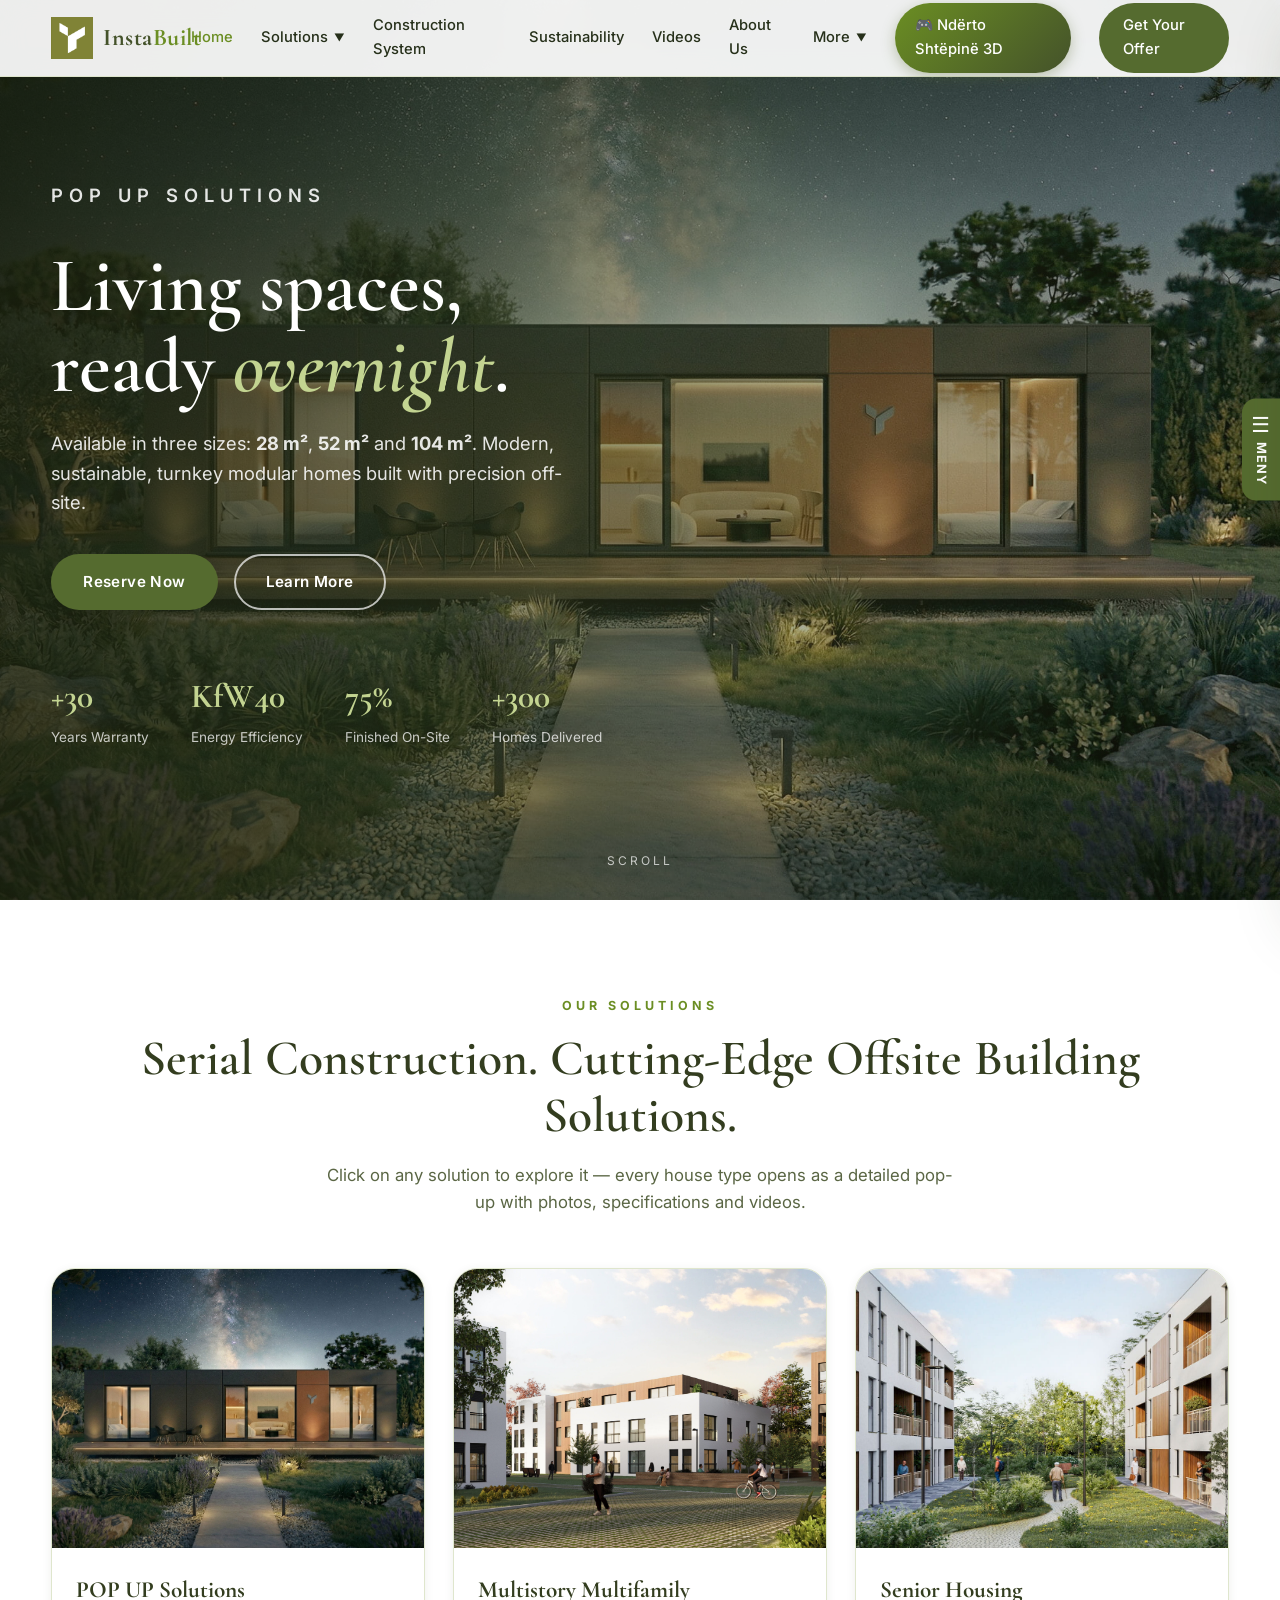
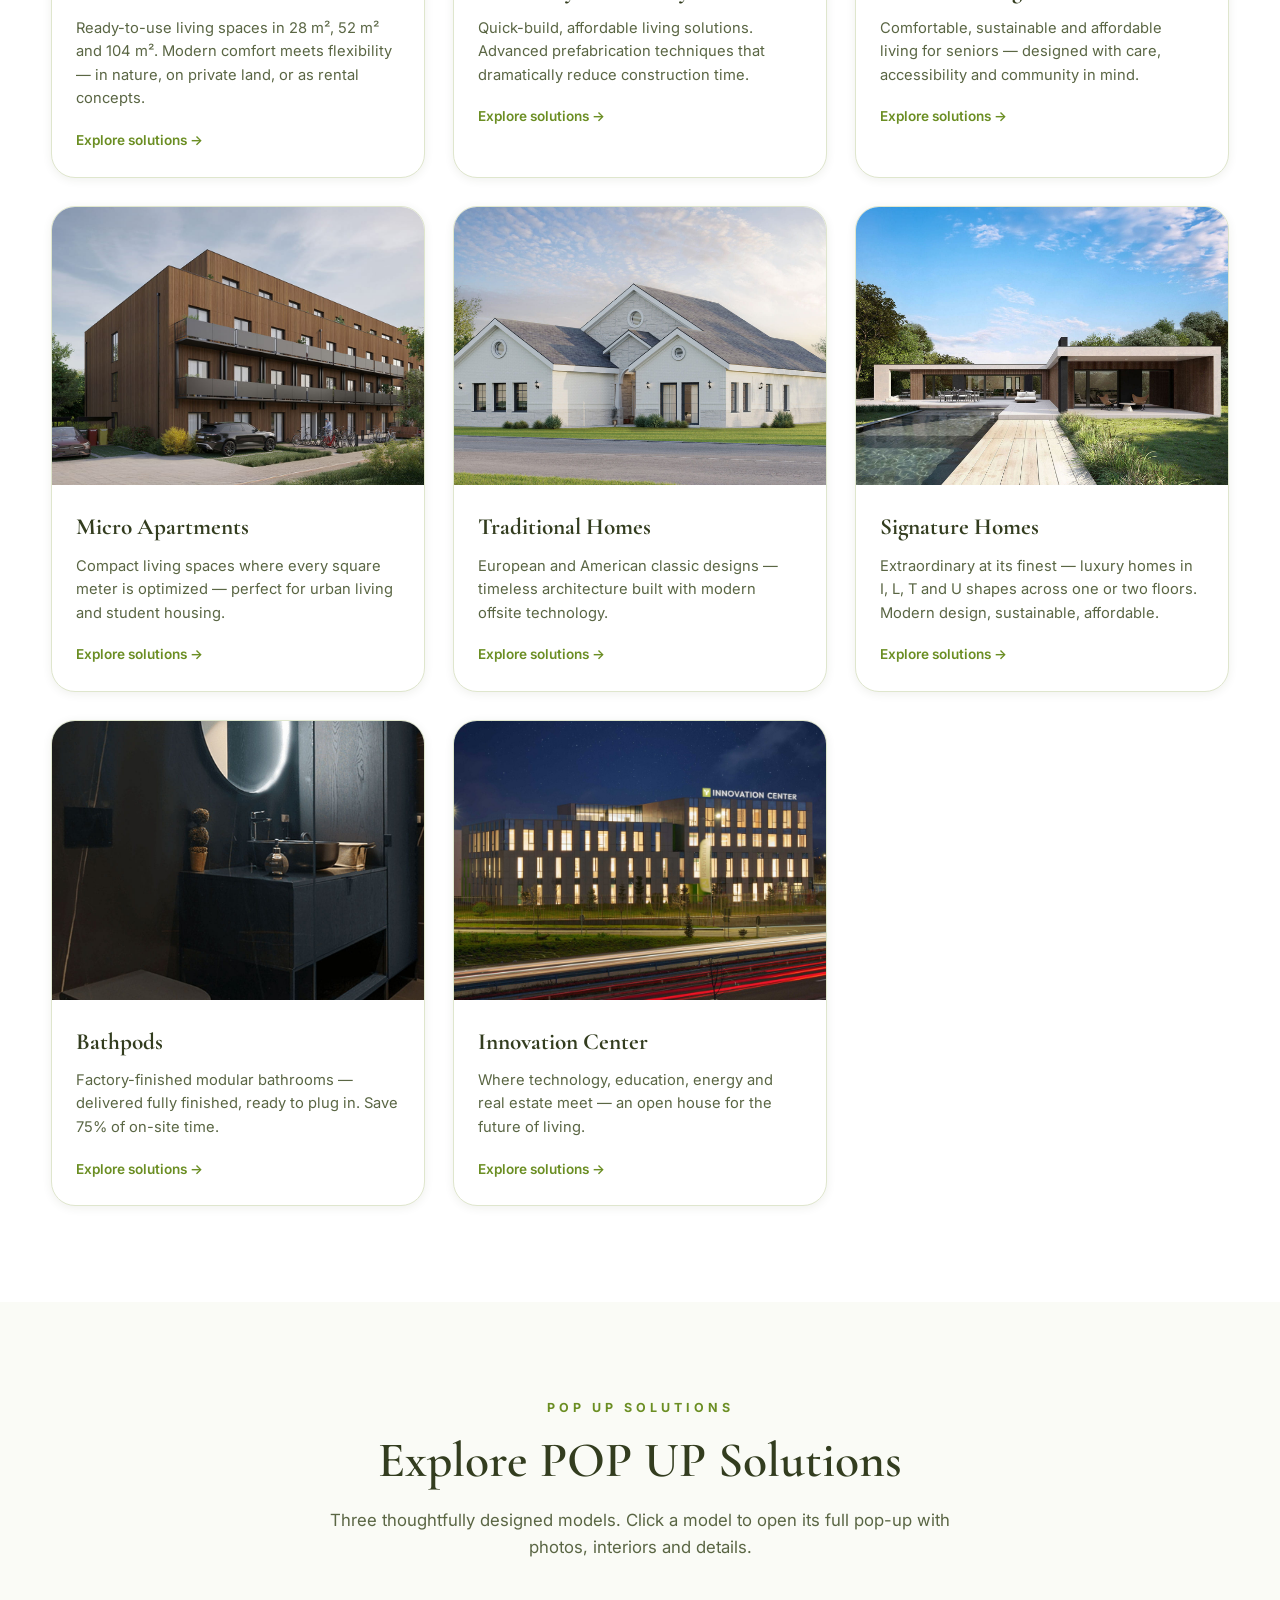
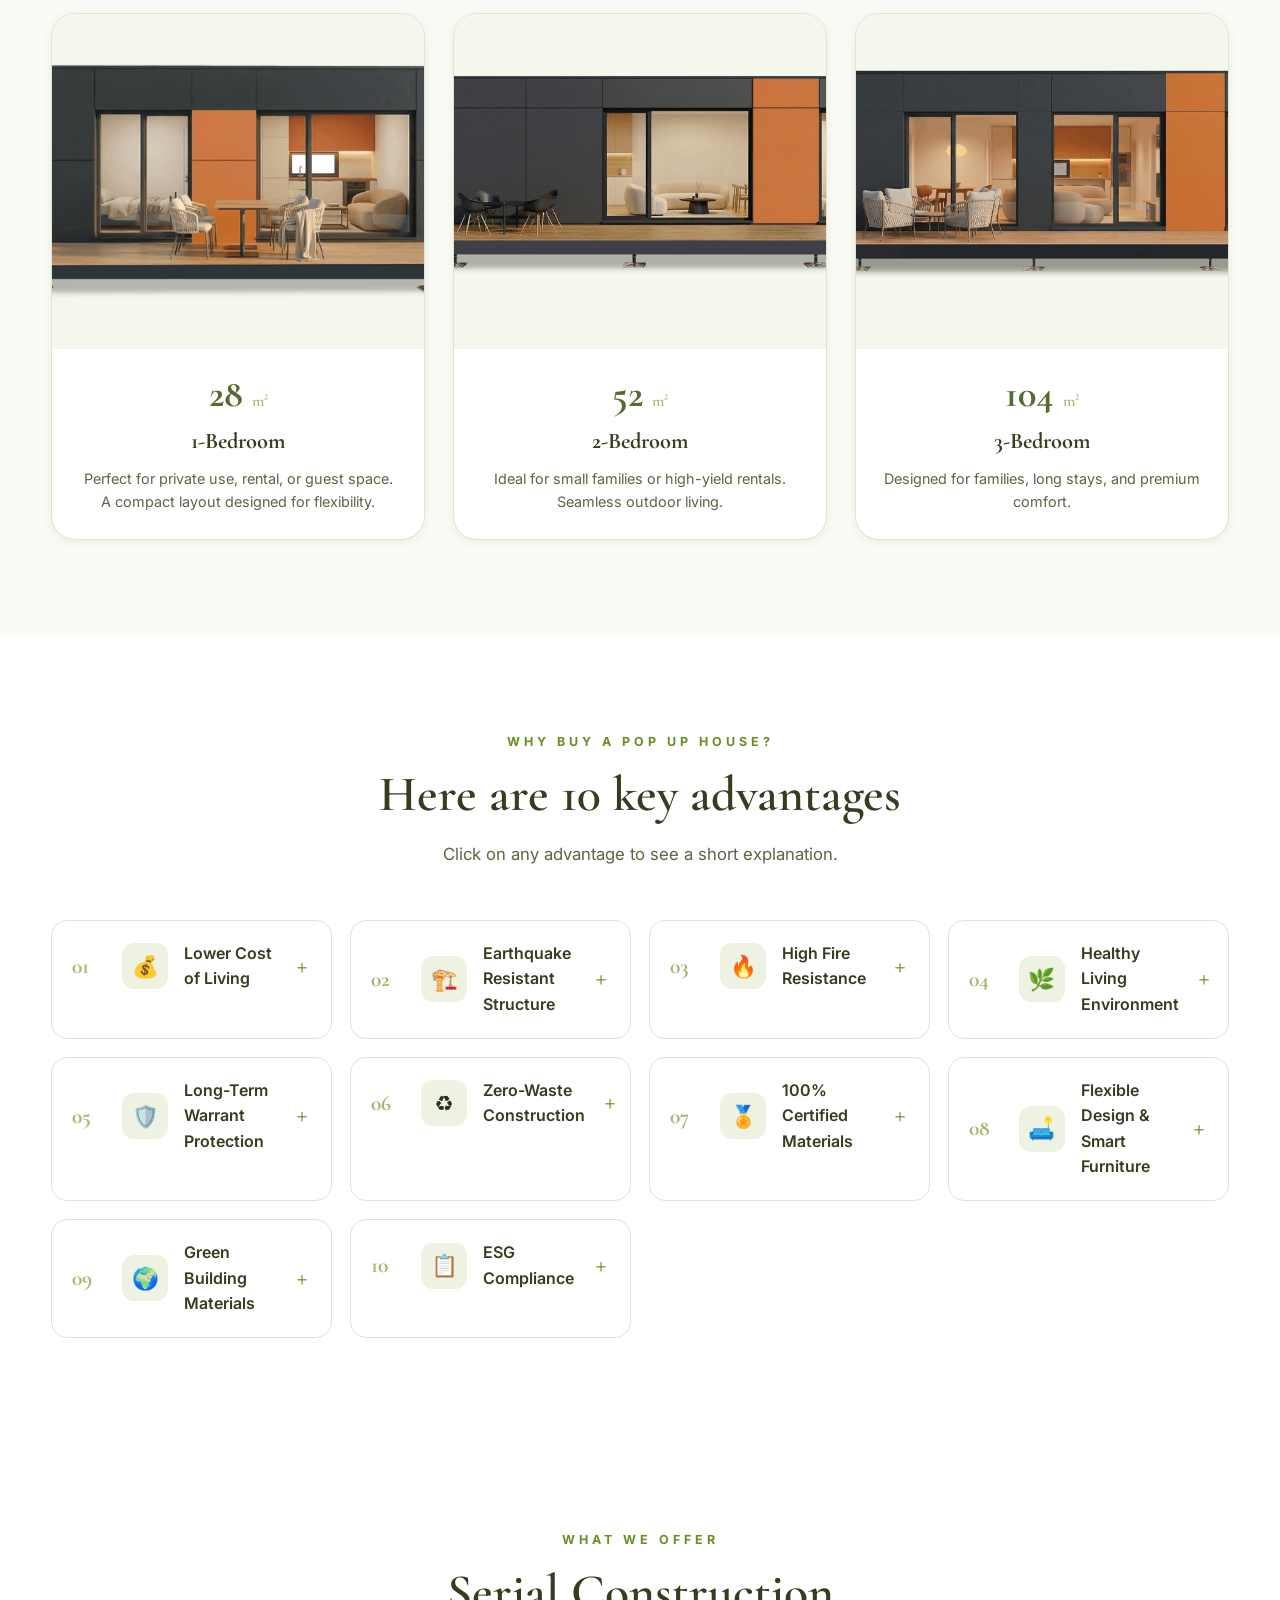
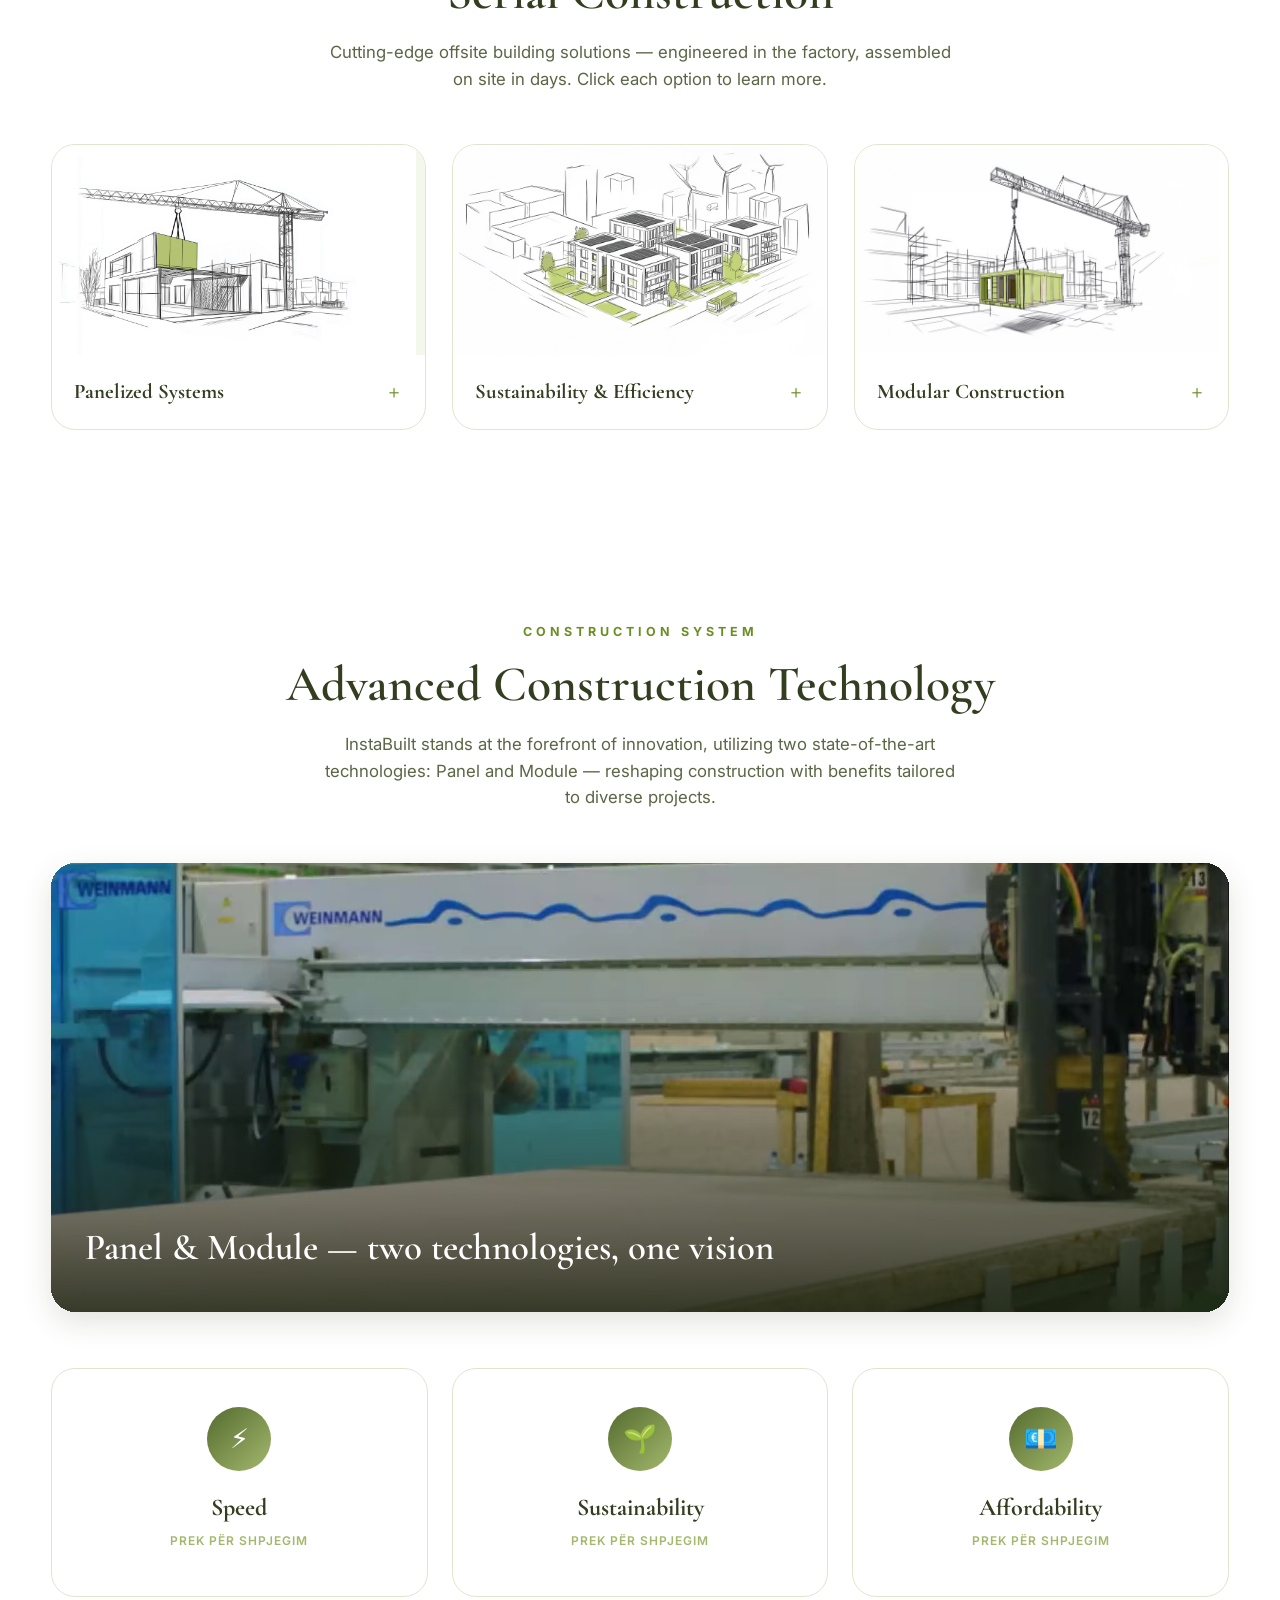
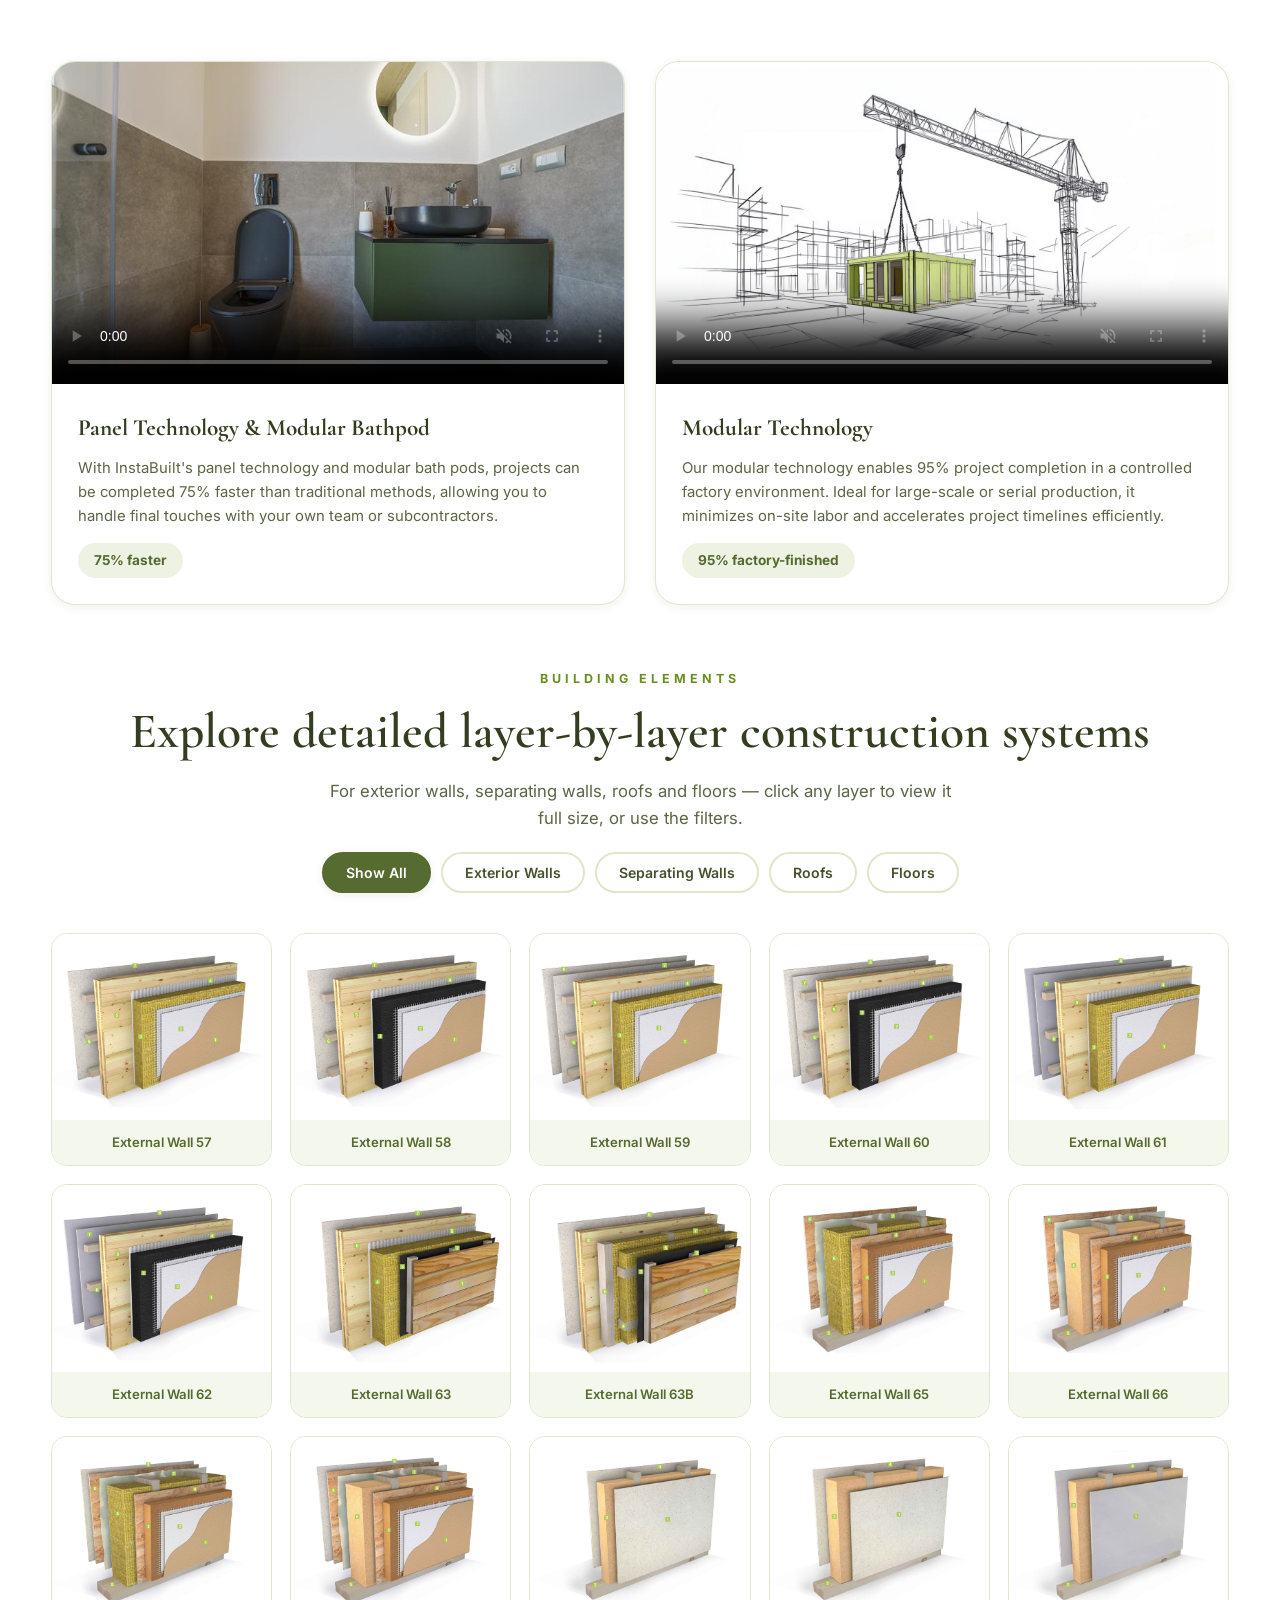
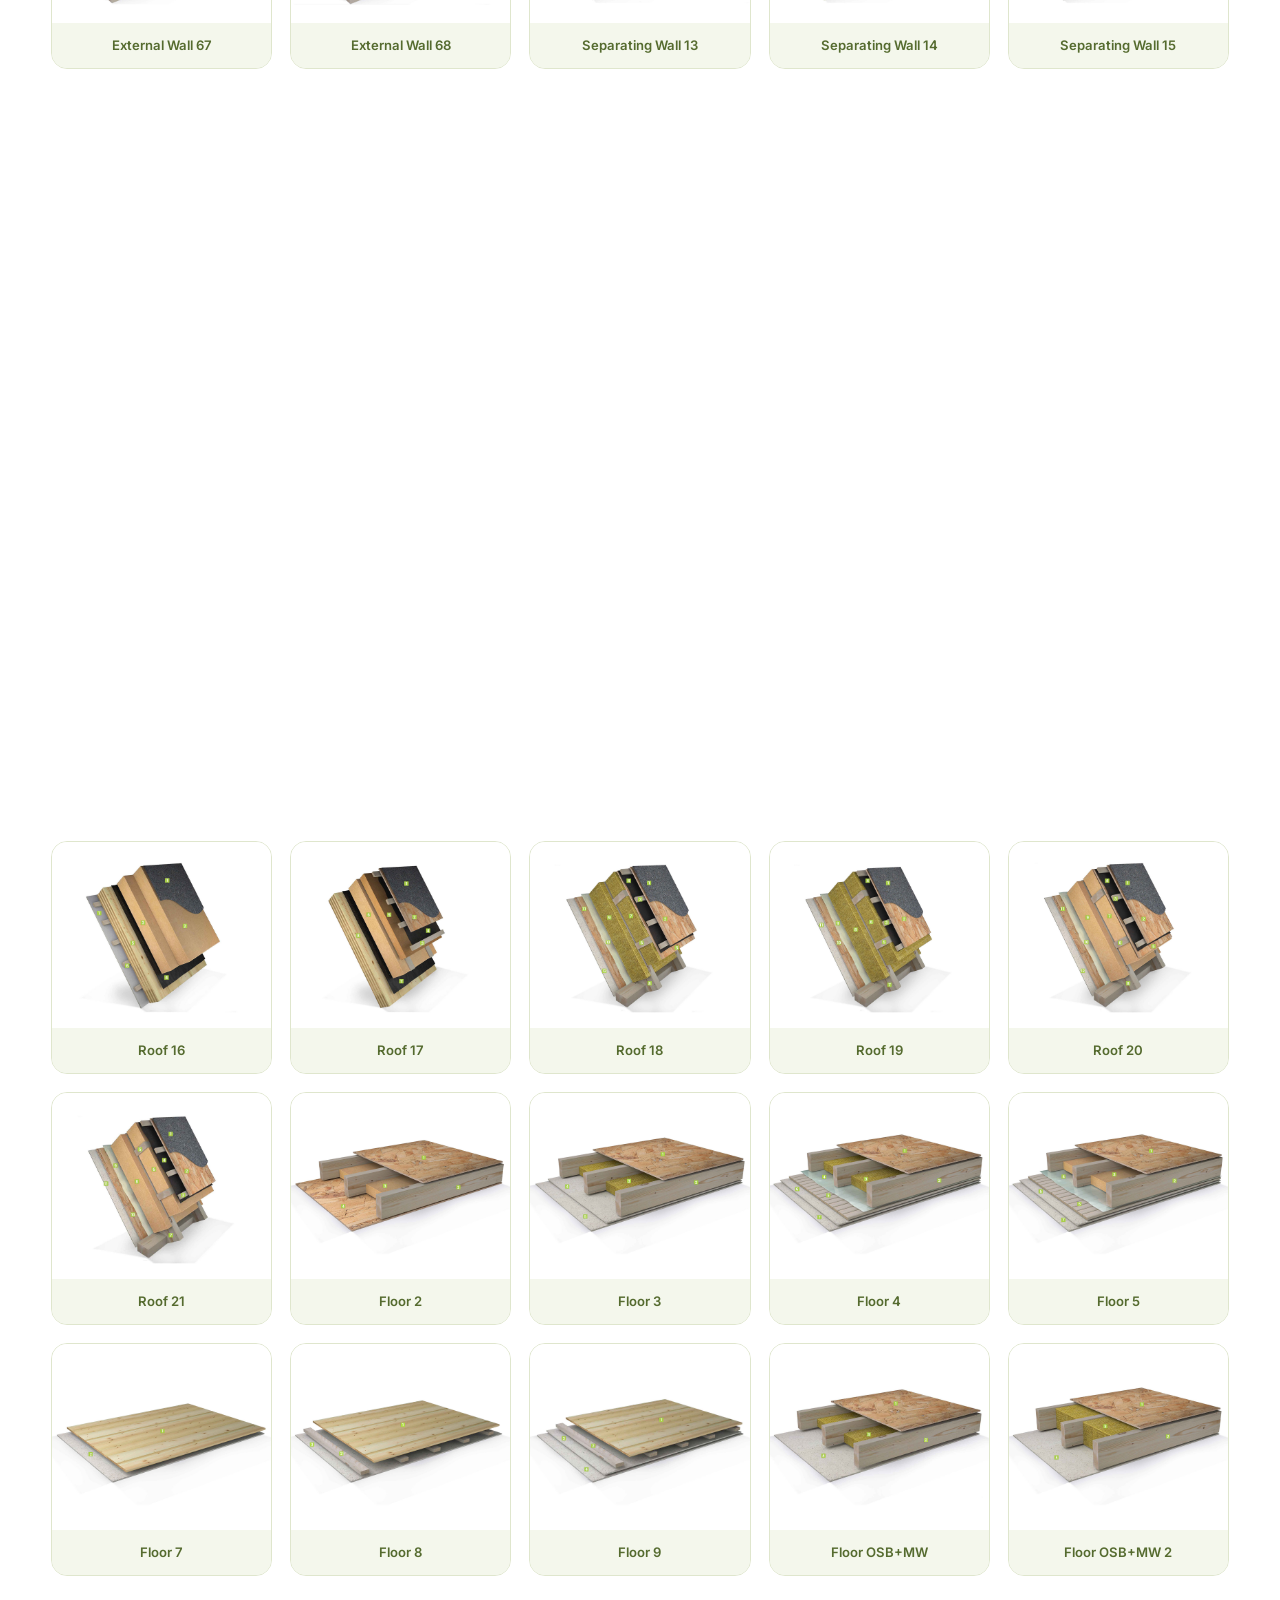
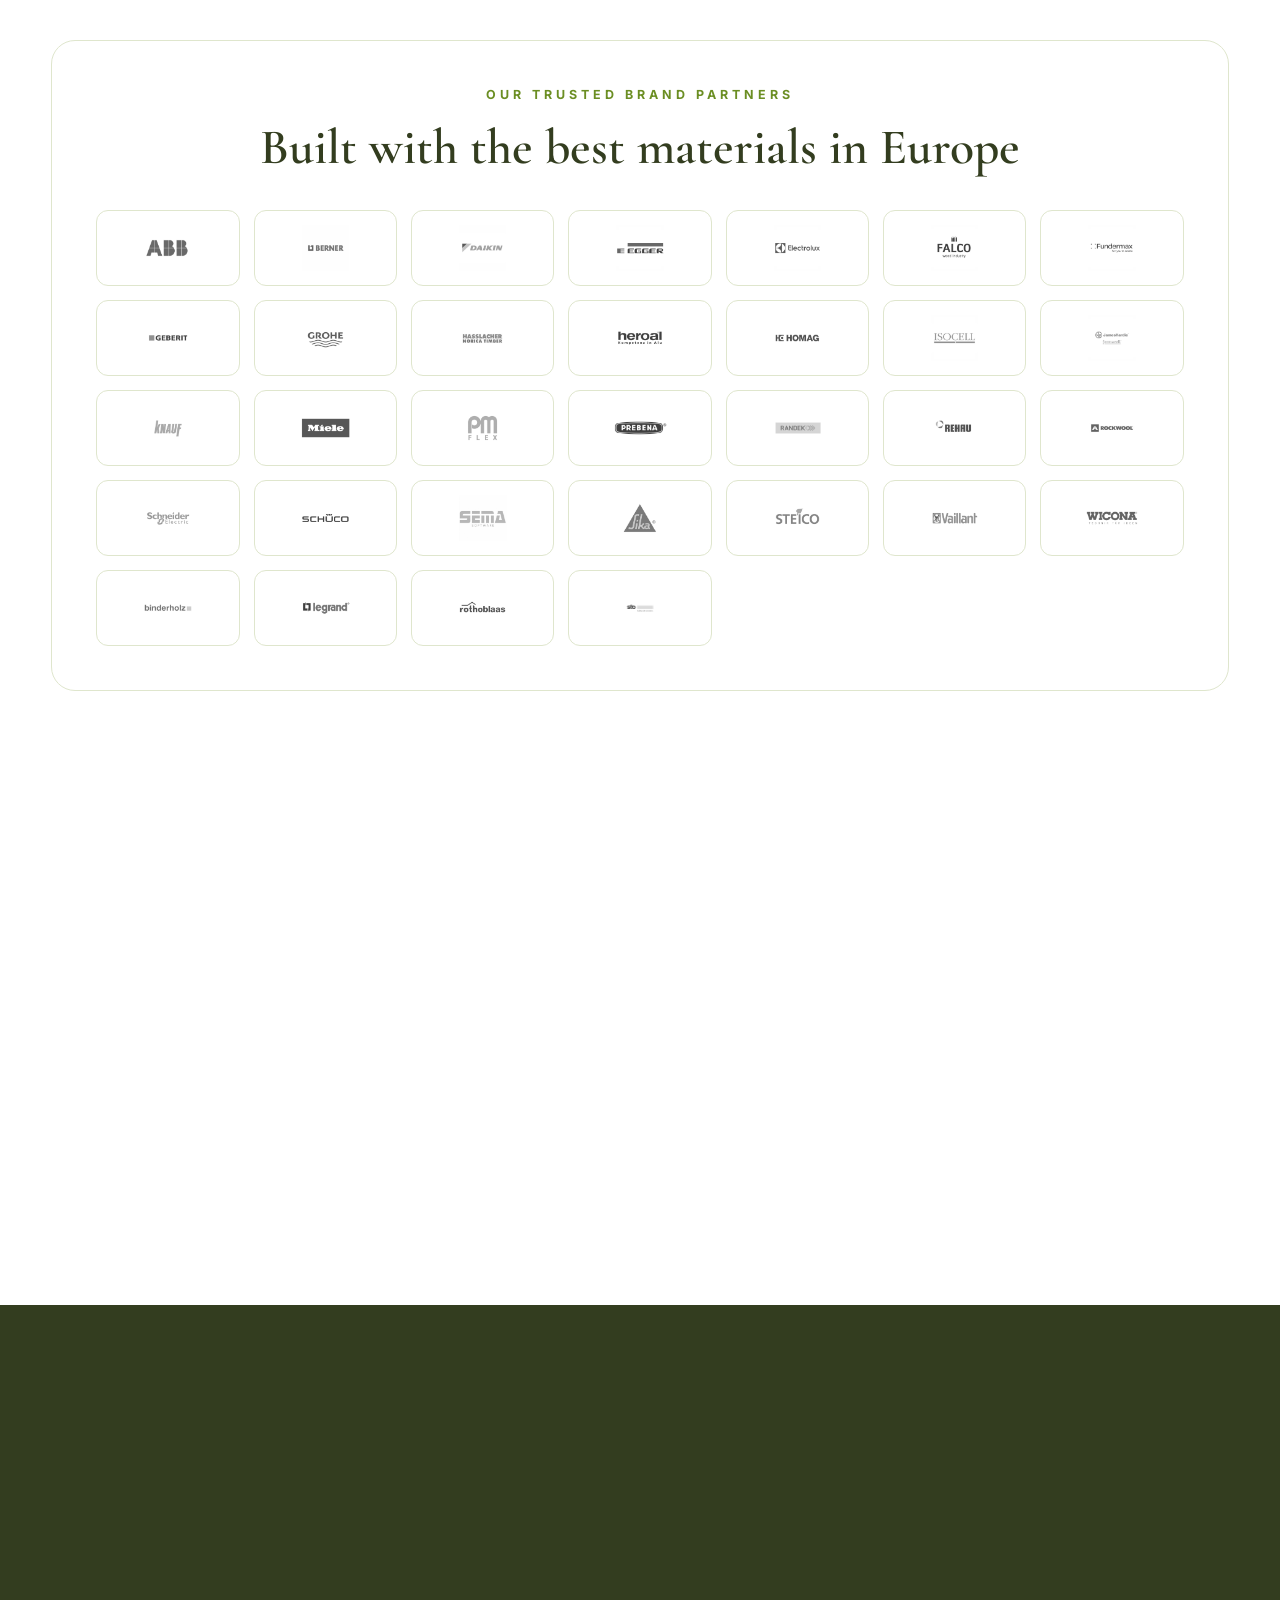
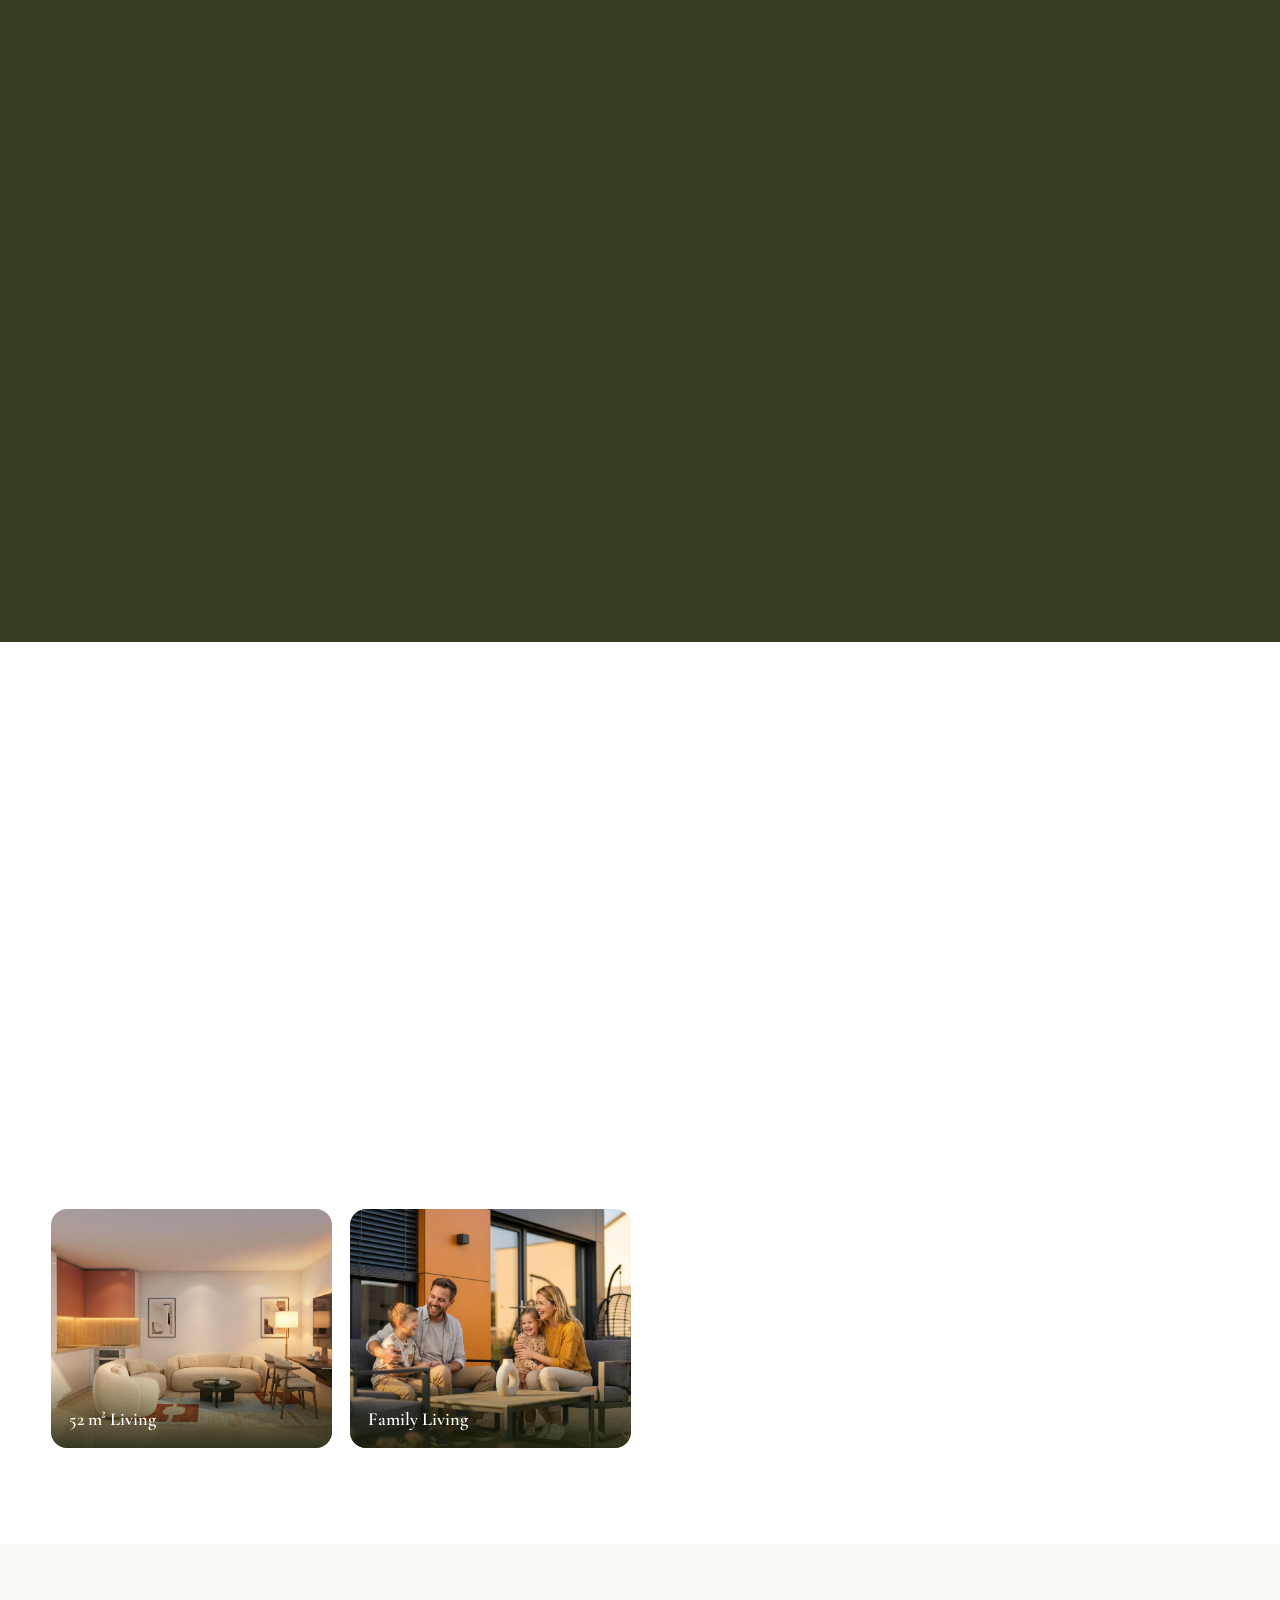
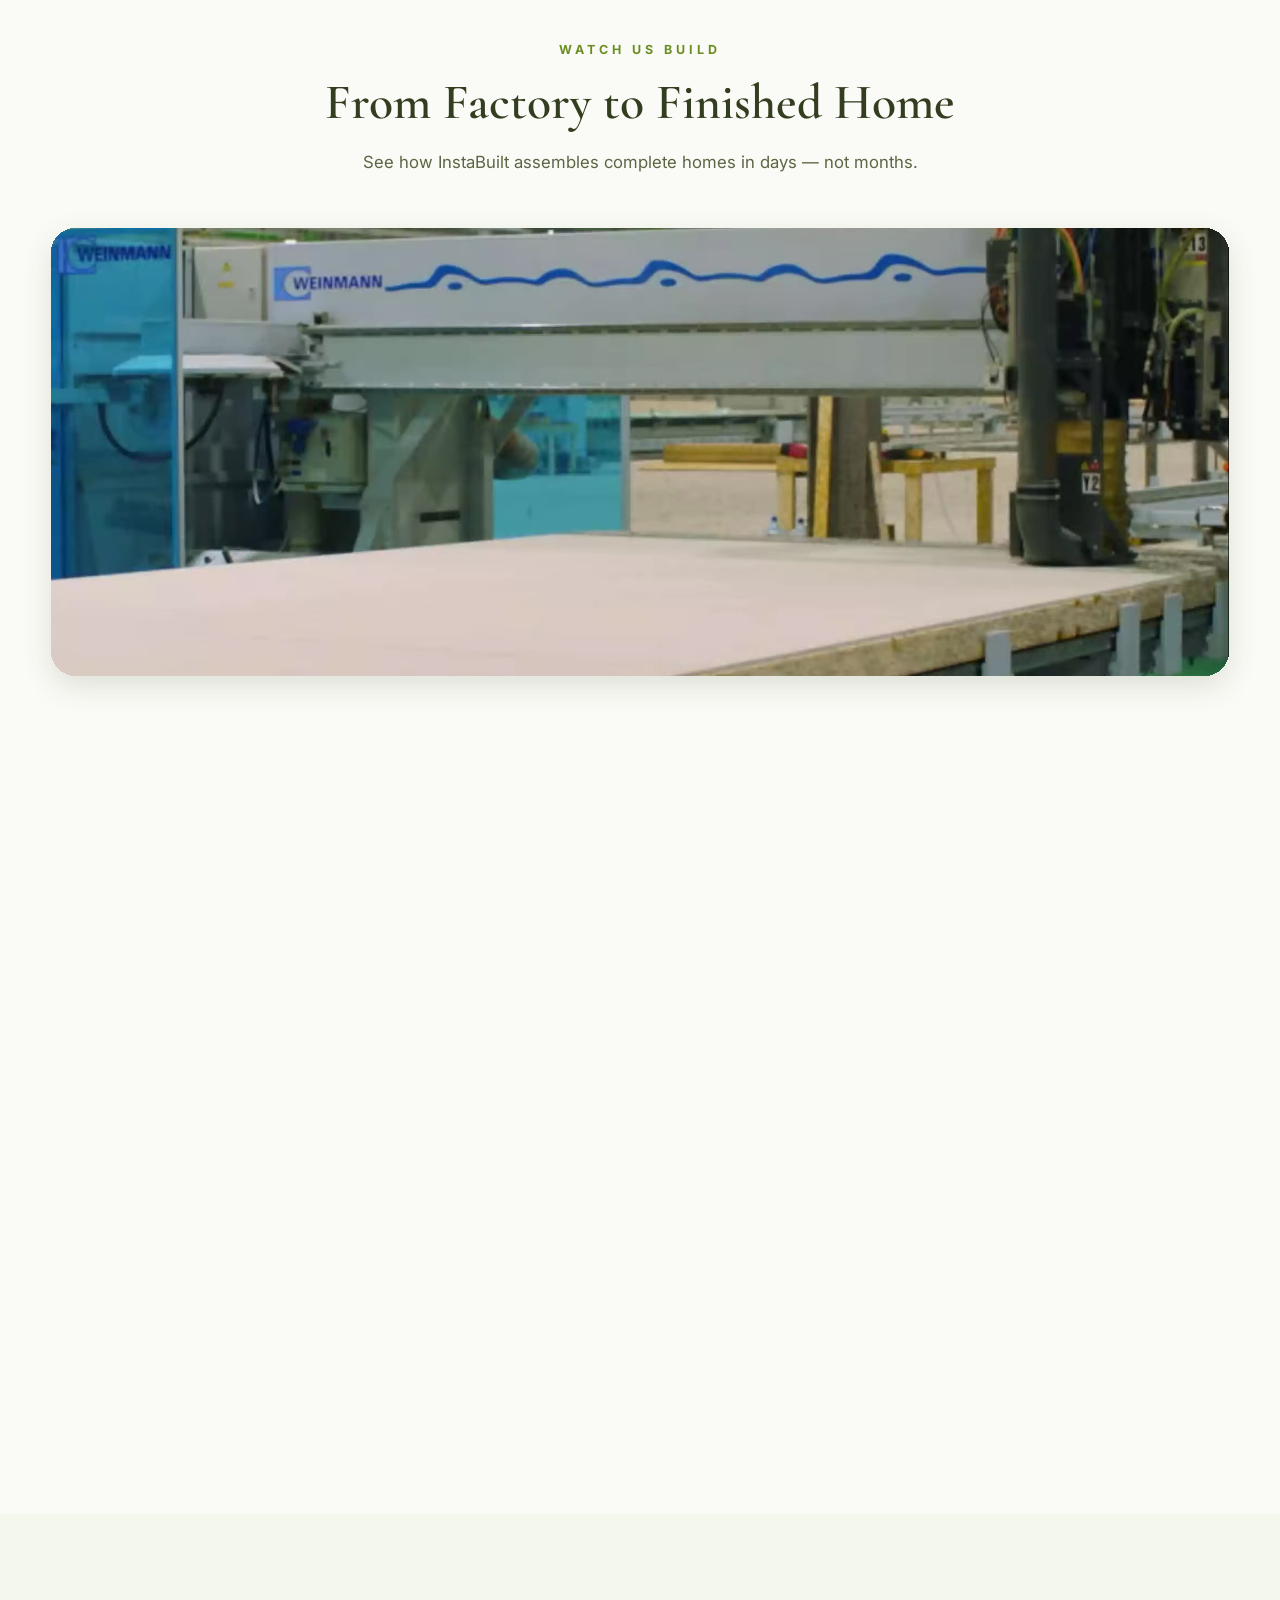
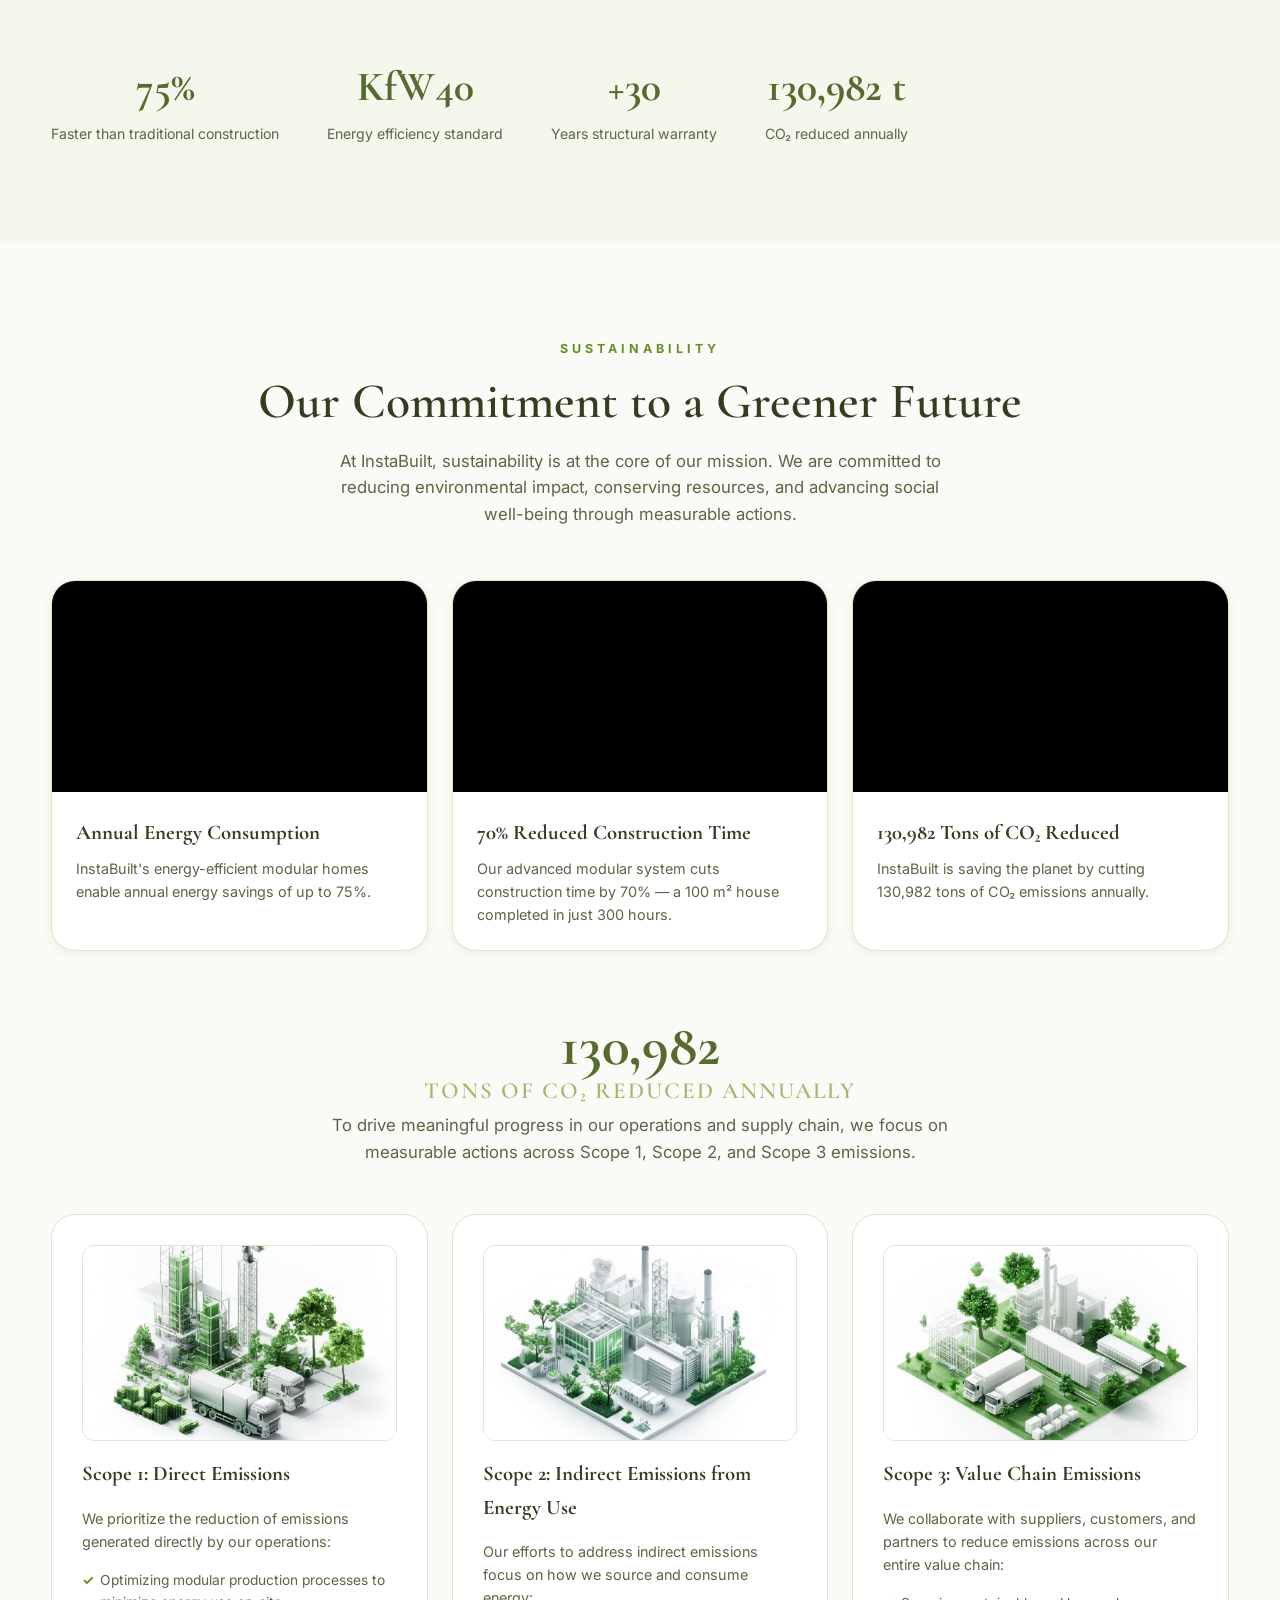
==== commit f28d4f9a: "Shto faqet Career/Contact/Innovation Center + meny anesore + guide 2D ne loje" ====
--- a/index.html
+++ b/index.html
@@ -10,6 +10,7 @@
 <link rel="preconnect" href="https://fonts.gstatic.com" crossorigin>
 <link href="https://fonts.googleapis.com/css2?family=Cormorant+Garamond:ital,wght@0,500;0,600;0,700;1,500&family=Inter:wght@400;500;600;700&display=swap" rel="stylesheet">
 <link rel="stylesheet" href="css/style.css">
+<link rel="stylesheet" href="css/pages.css">
 </head>
 <body>
 
@@ -39,6 +40,15 @@
         <li><a href="#sustainability">Sustainability</a></li>
         <li><a href="#videos">Videos</a></li>
         <li><a href="#about">About Us</a></li>
+        <li class="dropdown">
+          <a href="#about">More <span class="caret">▼</span></a>
+          <ul class="dropdown-menu">
+            <li><a href="innovation-center.html">💡 Innovation Center</a></li>
+            <li><a href="career.html">💼 Career</a></li>
+            <li><a href="contact.html">📞 Contact</a></li>
+            <li><a href="#events">📅 Events &amp; Exhibitions</a></li>
+          </ul>
+        </li>
         <li><a href="game.html" class="nav-game">🎮 Ndërto Shtëpinë 3D</a></li>
         <li><a href="#contact" class="nav-cta">Get Your Offer</a></li>
       </ul>
@@ -1187,6 +1197,9 @@
           <li><a href="#sustainability">Sustainability</a></li>
           <li><a href="#videos">Videos</a></li>
           <li><a href="#about">About Us</a></li>
+          <li><a href="innovation-center.html">Innovation Center</a></li>
+          <li><a href="career.html">Career</a></li>
+          <li><a href="contact.html">Contact</a></li>
           <li><a href="#events">Events &amp; Exhibitions</a></li>
           <li><a href="#contact">Get Your Offer</a></li>
         </ul>
@@ -1560,5 +1573,29 @@
 };
 </script>
 <script src="js/main.js"></script>
+
+<!-- ================= FLOATING PAGES MENU ================= -->
+<div class="side-nav-backdrop" id="side-nav-backdrop"></div>
+<button class="side-nav-toggle" id="side-nav-toggle" aria-label="Open pages menu">
+  <span class="menu-ico">☰</span><span class="menu-label">Meny</span>
+</button>
+<nav class="side-nav-panel" id="side-nav-panel" aria-label="Pages">
+  <button class="side-nav-close" id="side-nav-close" aria-label="Close menu">✕</button>
+  <div class="side-nav-title">Faqet</div>
+  <a href="#home">🏠 Home</a>
+  <a href="#solutions">🏗️ Solutions</a>
+  <a href="#construction-system">🔩 Construction System</a>
+  <a href="#sustainability">🌱 Sustainability</a>
+  <a href="#videos">🎬 Videos</a>
+  <a href="#about">👥 About Us</a>
+  <a href="#events">📅 Events &amp; Exhibitions</a>
+  <a href="innovation-center.html">💡 Innovation Center</a>
+  <a href="career.html">💼 Career</a>
+  <a href="contact.html">📞 Contact</a>
+  <a href="#contact">📝 Get Your Offer</a>
+  <a href="game.html">🎮 Ndërto Shtëpinë 3D</a>
+</nav>
+
+<script src="js/side-nav.js"></script>
 </body>
 </html>
--- a/css/pages.css
+++ b/css/pages.css
@@ -0,0 +1,142 @@
+/* ============================================================
+   InstaBuilt — sub-pages + floating pages menu (side nav)
+   ============================================================ */
+
+[id] { scroll-margin-top: 92px; }
+
+/* ---------- Page hero banner ---------- */
+.page-hero {
+  position: relative;
+  min-height: 56vh;
+  display: flex;
+  align-items: flex-end;
+  padding: 150px 0 70px;
+  overflow: hidden;
+  background: linear-gradient(120deg, #2b3319, #44522a 55%, #6b8e23);
+}
+.page-hero .page-hero-bg {
+  position: absolute; inset: 0;
+  background-size: cover; background-position: center;
+  opacity: 0.32;
+}
+.page-hero::after {
+  content: ''; position: absolute; inset: 0;
+  background: linear-gradient(180deg, rgba(27,33,14,0.55), rgba(27,33,14,0.28));
+}
+.page-hero .container { position: relative; z-index: 2; color: #fff; }
+.page-hero-kicker {
+  text-transform: uppercase; letter-spacing: 5px; font-size: 0.8rem;
+  color: var(--olive-lighter); margin-bottom: 14px; font-weight: 600;
+}
+.page-hero h1 {
+  font-family: var(--font-head); font-size: clamp(2.4rem, 5vw, 4rem);
+  font-weight: 600; line-height: 1.05; max-width: 820px;
+}
+.page-hero p { max-width: 640px; color: rgba(255,255,255,0.9); margin-top: 16px; font-size: 1.05rem; }
+
+/* ---------- Stats band ---------- */
+.stats-row { display: flex; gap: 48px; flex-wrap: wrap; margin-top: 44px; }
+.stat-big b { font-family: var(--font-head); font-size: 2.7rem; color: var(--olive-700); display: block; line-height: 1; }
+.stat-big span { color: var(--text-soft); font-size: 0.9rem; }
+
+/* ---------- Career jobs ---------- */
+.jobs-grid { display: grid; grid-template-columns: repeat(auto-fill, minmax(300px, 1fr)); gap: 24px; }
+.job-card {
+  background: #fff; border: 1px solid var(--border); border-radius: var(--radius);
+  padding: 28px; box-shadow: var(--shadow-sm);
+  transition: transform 0.3s ease, box-shadow 0.3s ease;
+}
+.job-card:hover { transform: translateY(-5px); box-shadow: var(--shadow-md); }
+.job-count {
+  display: inline-block; background: var(--olive-mist-2); color: var(--olive-700);
+  font-weight: 700; font-size: 0.8rem; padding: 5px 13px; border-radius: 999px; margin-bottom: 14px;
+}
+.job-card h3 { font-family: var(--font-head); font-size: 1.5rem; color: var(--olive-900); margin-bottom: 10px; }
+.job-card p { color: var(--text-soft); font-size: 0.95rem; margin-bottom: 16px; }
+.job-deadline {
+  font-size: 0.82rem; color: var(--olive-600); font-weight: 600;
+  border-top: 1px dashed var(--border); padding-top: 14px;
+}
+.career-gallery { display: grid; grid-template-columns: repeat(auto-fill, minmax(240px, 1fr)); gap: 16px; }
+.career-gallery img { border-radius: var(--radius); width: 100%; height: 220px; object-fit: cover; box-shadow: var(--shadow-sm); }
+
+/* ---------- Contact ---------- */
+.contact-layout { display: grid; grid-template-columns: 1.15fr 0.85fr; gap: 40px; align-items: start; }
+@media (max-width: 880px) { .contact-layout { grid-template-columns: 1fr; } }
+.contact-form {
+  background: #fff; border: 1px solid var(--border); border-radius: var(--radius-lg);
+  padding: 34px; box-shadow: var(--shadow-md);
+}
+.contact-form .field { margin-bottom: 18px; }
+.contact-form label { display: block; font-weight: 600; font-size: 0.85rem; color: var(--olive-900); margin-bottom: 7px; }
+.contact-form input, .contact-form select, .contact-form textarea {
+  width: 100%; border: 2px solid var(--border); border-radius: 12px; padding: 13px 15px;
+  font-family: inherit; font-size: 0.95rem; color: var(--text); background: var(--cream);
+  transition: border-color 0.2s;
+}
+.contact-form input:focus, .contact-form select:focus, .contact-form textarea:focus { outline: none; border-color: var(--olive-600); }
+.contact-form textarea { min-height: 130px; resize: vertical; }
+.info-card { background: var(--cream); border: 1px solid var(--border); border-radius: var(--radius); padding: 24px; margin-bottom: 18px; }
+.info-card h3 { font-family: var(--font-head); color: var(--olive-900); font-size: 1.3rem; margin-bottom: 10px; }
+.info-card p { color: var(--text-soft); font-size: 0.95rem; }
+
+/* ---------- Innovation Center ---------- */
+.spaces-grid { display: grid; grid-template-columns: repeat(auto-fill, minmax(250px, 1fr)); gap: 22px; }
+.space-card { background: #fff; border: 1px solid var(--border); border-radius: var(--radius-lg); overflow: hidden; box-shadow: var(--shadow-sm); transition: transform 0.3s ease; }
+.space-card:hover { transform: translateY(-5px); }
+.space-card img { width: 100%; height: 190px; object-fit: cover; }
+.space-card .body { padding: 22px; }
+.space-card h3 { font-family: var(--font-head); color: var(--olive-900); font-size: 1.3rem; margin-bottom: 8px; }
+.space-card p { color: var(--text-soft); font-size: 0.92rem; }
+.hub-list { display: grid; grid-template-columns: repeat(auto-fill, minmax(210px, 1fr)); gap: 16px; }
+.hub-item { background: var(--olive-mist-2); border-radius: var(--radius); padding: 24px; }
+.hub-item b { font-family: var(--font-head); font-size: 1.2rem; color: var(--olive-900); display: block; margin-bottom: 6px; }
+.hub-item p { color: var(--text-soft); font-size: 0.9rem; }
+.offices-grid { display: grid; grid-template-columns: repeat(auto-fill, minmax(280px, 1fr)); gap: 18px; }
+.offices-grid img { border-radius: var(--radius); width: 100%; height: 230px; object-fit: cover; box-shadow: var(--shadow-sm); }
+.stories-grid { display: grid; grid-template-columns: repeat(auto-fill, minmax(300px, 1fr)); gap: 22px; }
+.story-card { background: #fff; border: 1px solid var(--border); border-radius: var(--radius); overflow: hidden; box-shadow: var(--shadow-sm); transition: transform 0.3s ease; }
+.story-card:hover { transform: translateY(-5px); }
+.story-card img { width: 100%; height: 180px; object-fit: cover; }
+.story-card .body { padding: 18px; }
+.story-card h3 { font-size: 1rem; color: var(--olive-900); line-height: 1.35; margin-bottom: 8px; }
+.story-card .date { font-size: 0.8rem; color: var(--olive-600); font-weight: 600; }
+.story-card .readmore { display: inline-block; margin-top: 10px; font-weight: 600; font-size: 0.88rem; color: var(--olive-700); }
+
+/* ---------- Floating pages menu (side nav) ---------- */
+.side-nav-toggle {
+  position: fixed; right: 0; top: 50%; transform: translateY(-50%);
+  z-index: 1100; background: var(--olive-700); color: #fff; border: none;
+  border-radius: 14px 0 0 14px; padding: 16px 9px; cursor: pointer;
+  font-family: inherit; font-weight: 700; font-size: 0.8rem;
+  display: flex; flex-direction: column; align-items: center; gap: 7px;
+  box-shadow: var(--shadow-md); letter-spacing: 1px; transition: background 0.2s;
+}
+.side-nav-toggle:hover { background: var(--olive-800); }
+.side-nav-toggle .menu-ico { font-size: 1.3rem; line-height: 1; }
+.side-nav-toggle span.menu-label { writing-mode: vertical-rl; text-transform: uppercase; }
+.side-nav-backdrop {
+  position: fixed; inset: 0; background: rgba(27,33,14,0.45); z-index: 1150;
+  opacity: 0; visibility: hidden; transition: opacity 0.3s ease, visibility 0.3s;
+}
+.side-nav-backdrop.open { opacity: 1; visibility: visible; }
+.side-nav-panel {
+  position: fixed; right: -320px; top: 0; bottom: 0; width: 300px;
+  background: #fff; border-left: 1px solid var(--border); box-shadow: var(--shadow-lg);
+  z-index: 1200; padding: 30px 20px; overflow-y: auto;
+  transition: right 0.32s ease; display: flex; flex-direction: column; gap: 3px;
+}
+.side-nav-panel.open { right: 0; }
+.side-nav-close {
+  position: absolute; top: 16px; right: 16px; background: var(--olive-mist-2);
+  border: none; width: 36px; height: 36px; border-radius: 50%; cursor: pointer;
+  font-size: 1rem; color: var(--olive-800); transition: background 0.2s;
+}
+.side-nav-close:hover { background: var(--olive-lighter); }
+.side-nav-title { font-family: var(--font-head); font-size: 1.5rem; color: var(--olive-800); margin: 6px 0 12px; }
+.side-nav-panel a {
+  display: flex; align-items: center; gap: 10px; padding: 12px 14px; border-radius: 10px;
+  font-weight: 600; font-size: 0.95rem; color: var(--text); transition: background 0.15s, color 0.15s;
+}
+.side-nav-panel a:hover { background: var(--olive-mist-2); color: var(--olive-700); }
+.side-nav-panel a.active { background: var(--olive-mist-2); color: var(--olive-700); }
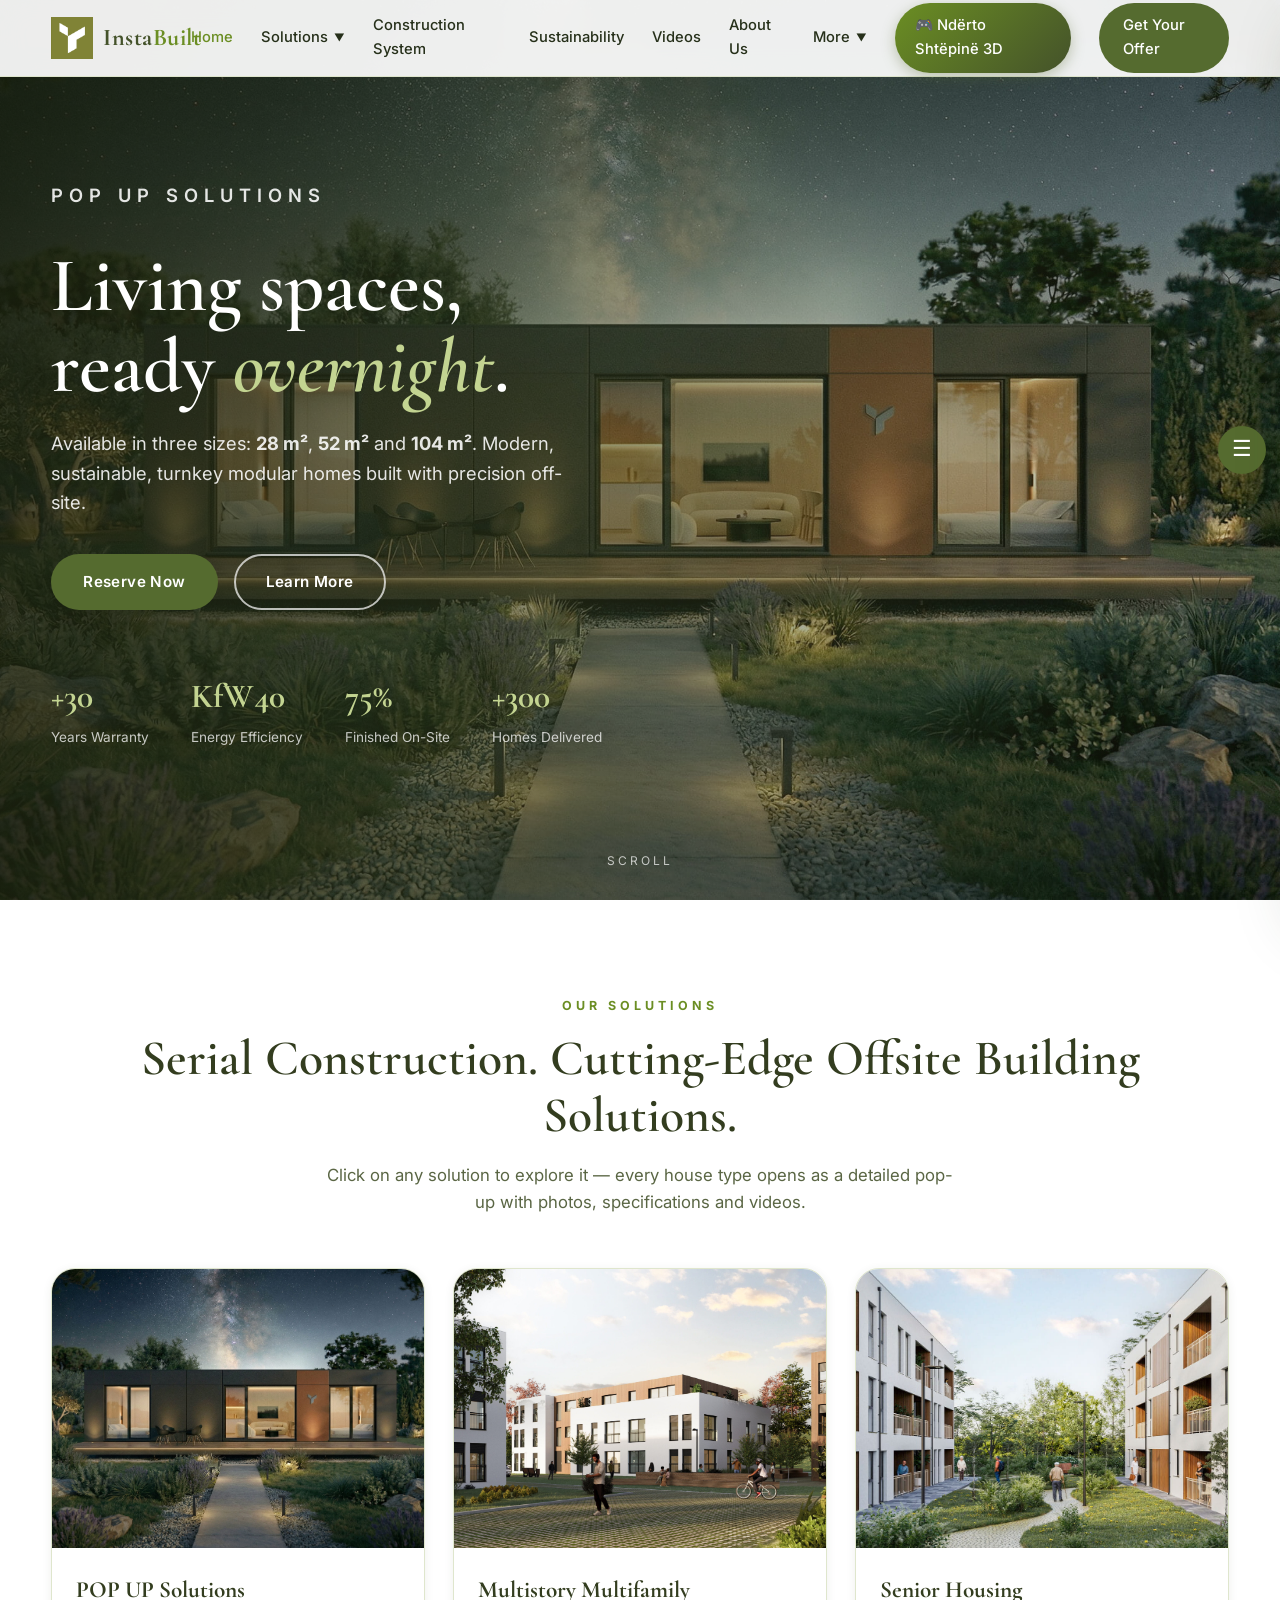
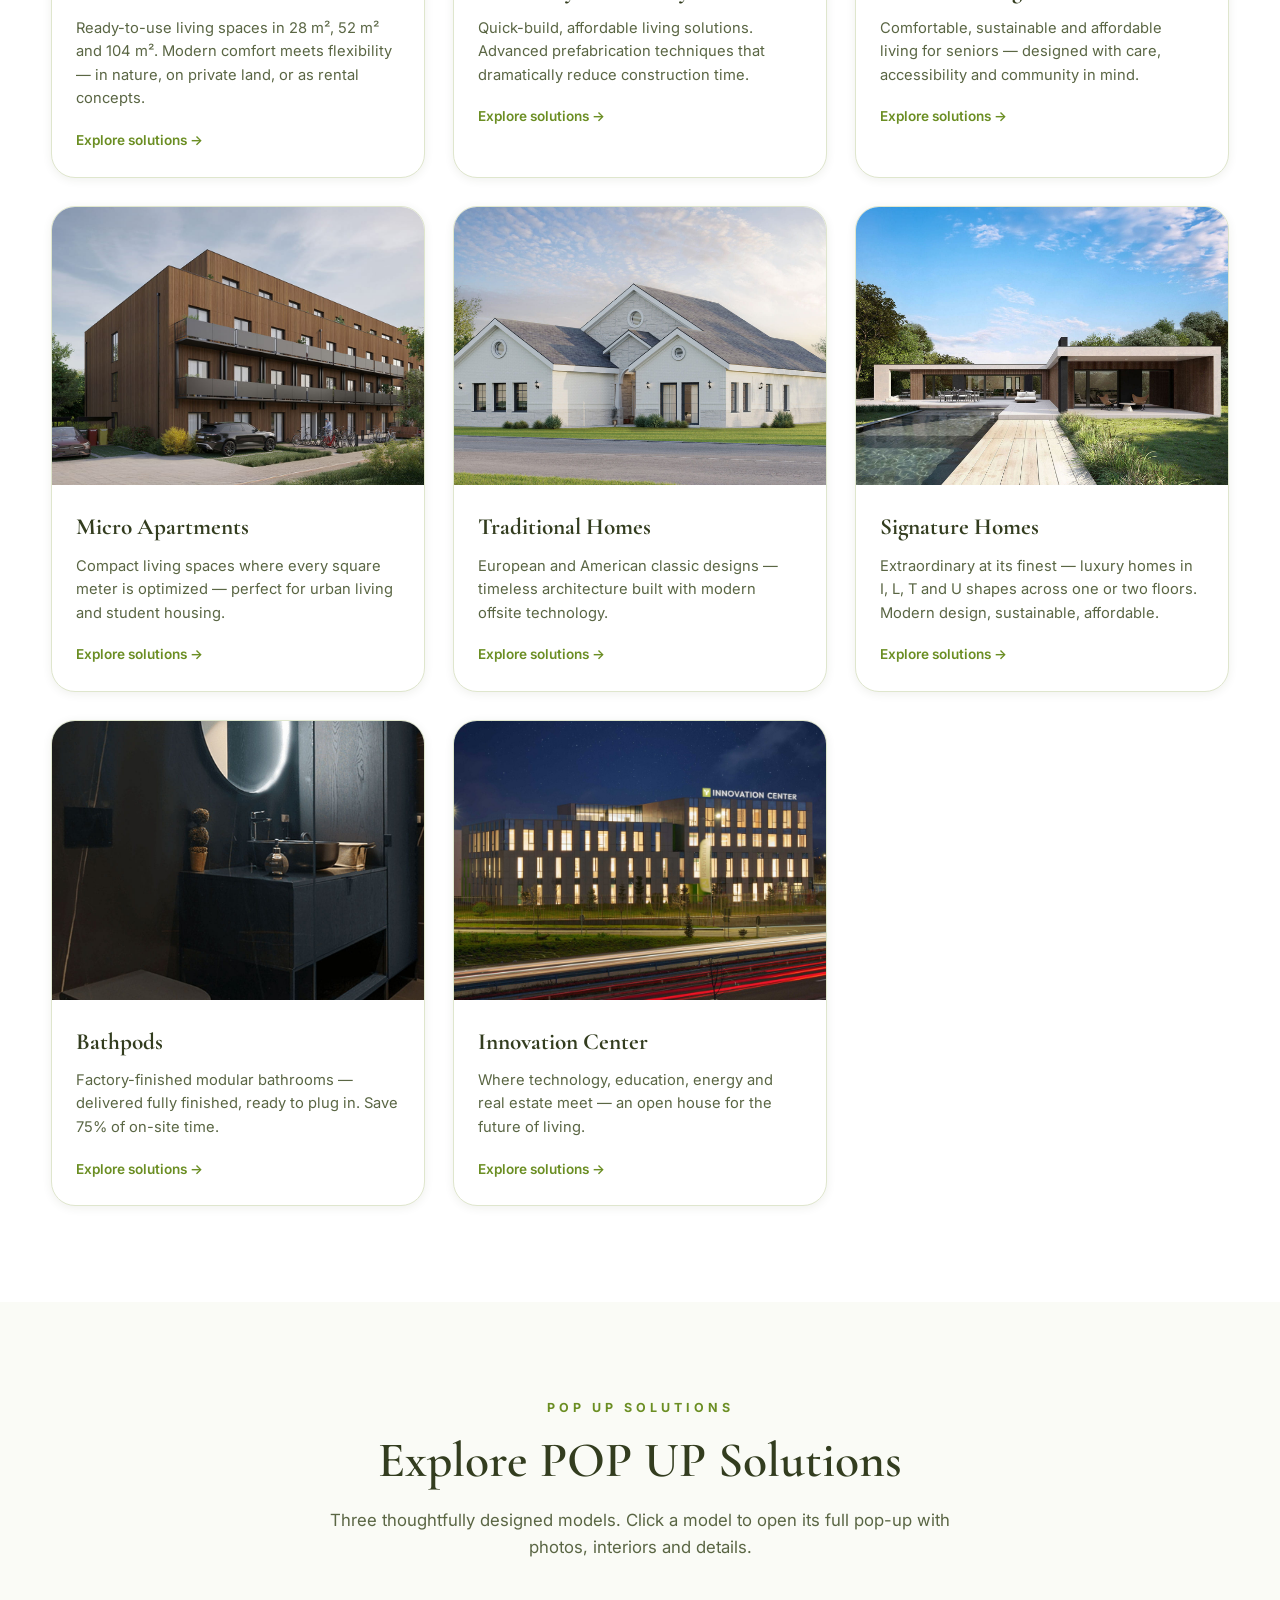
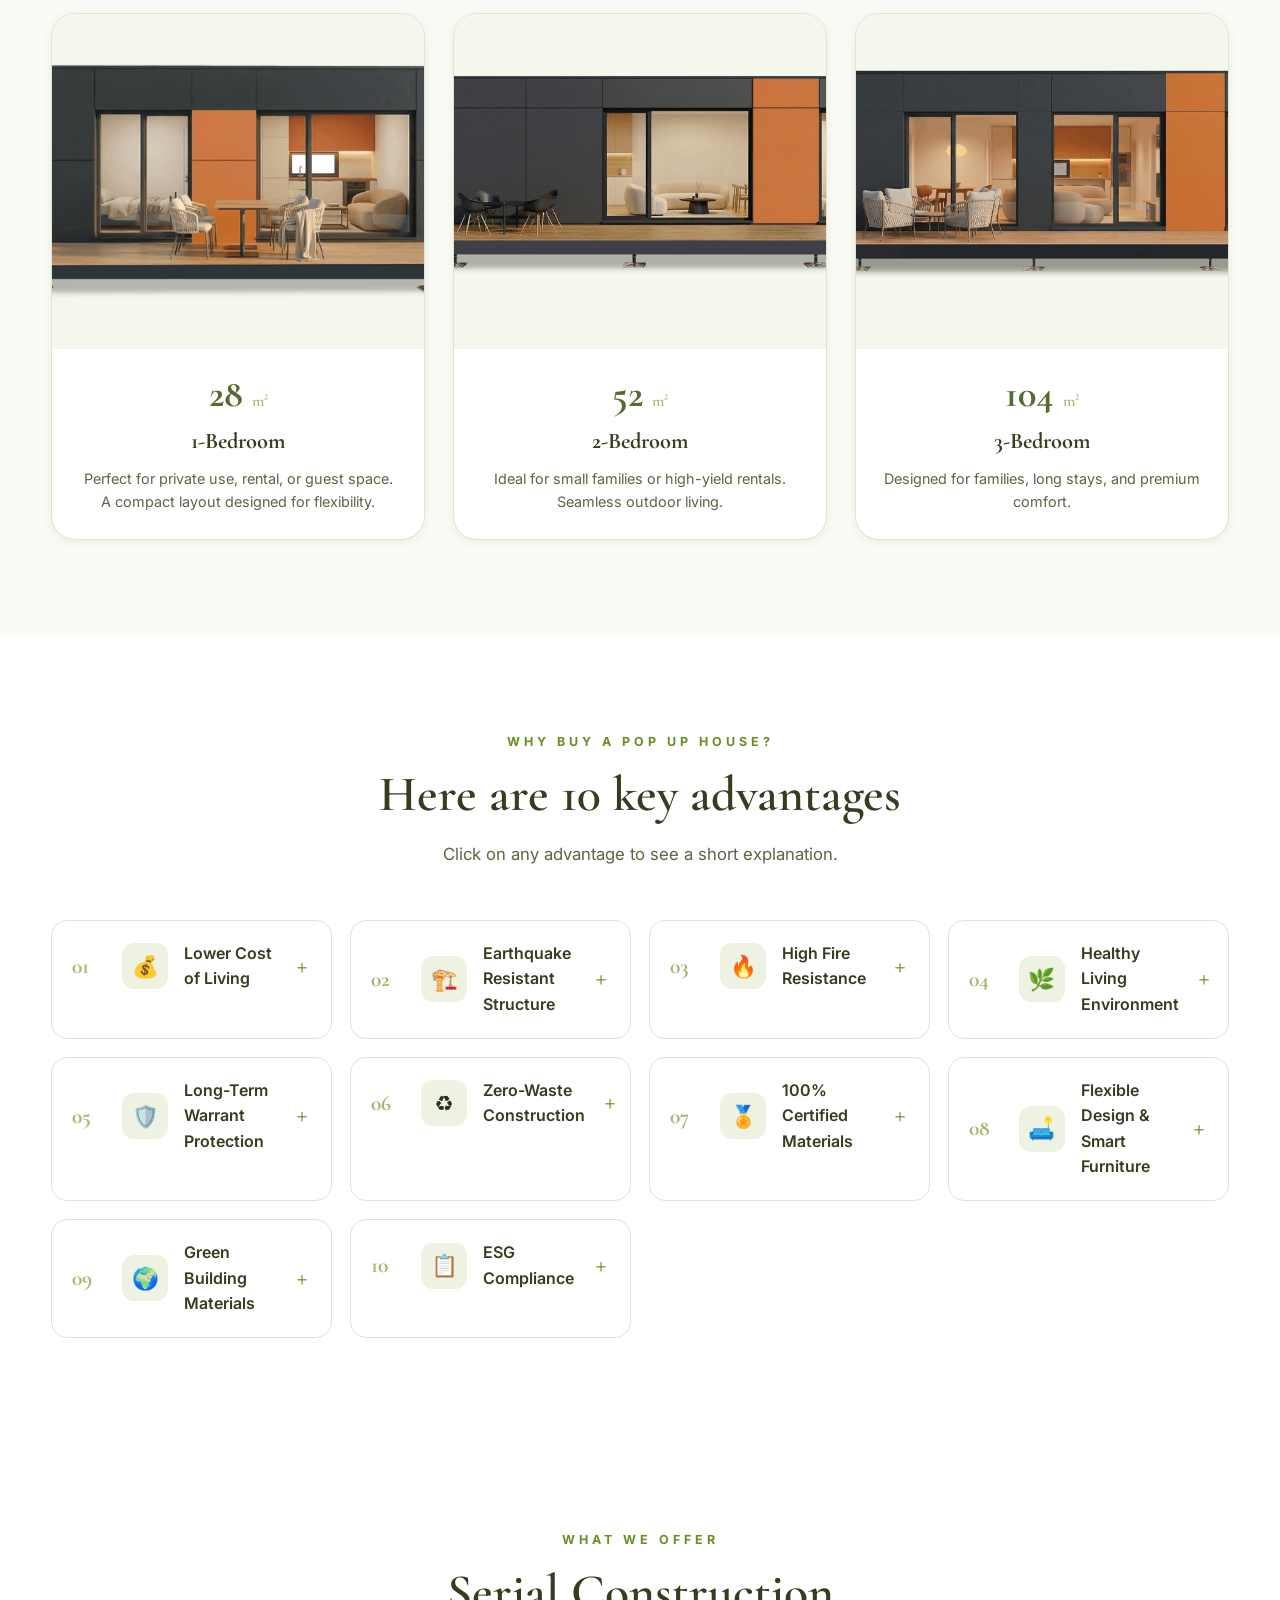
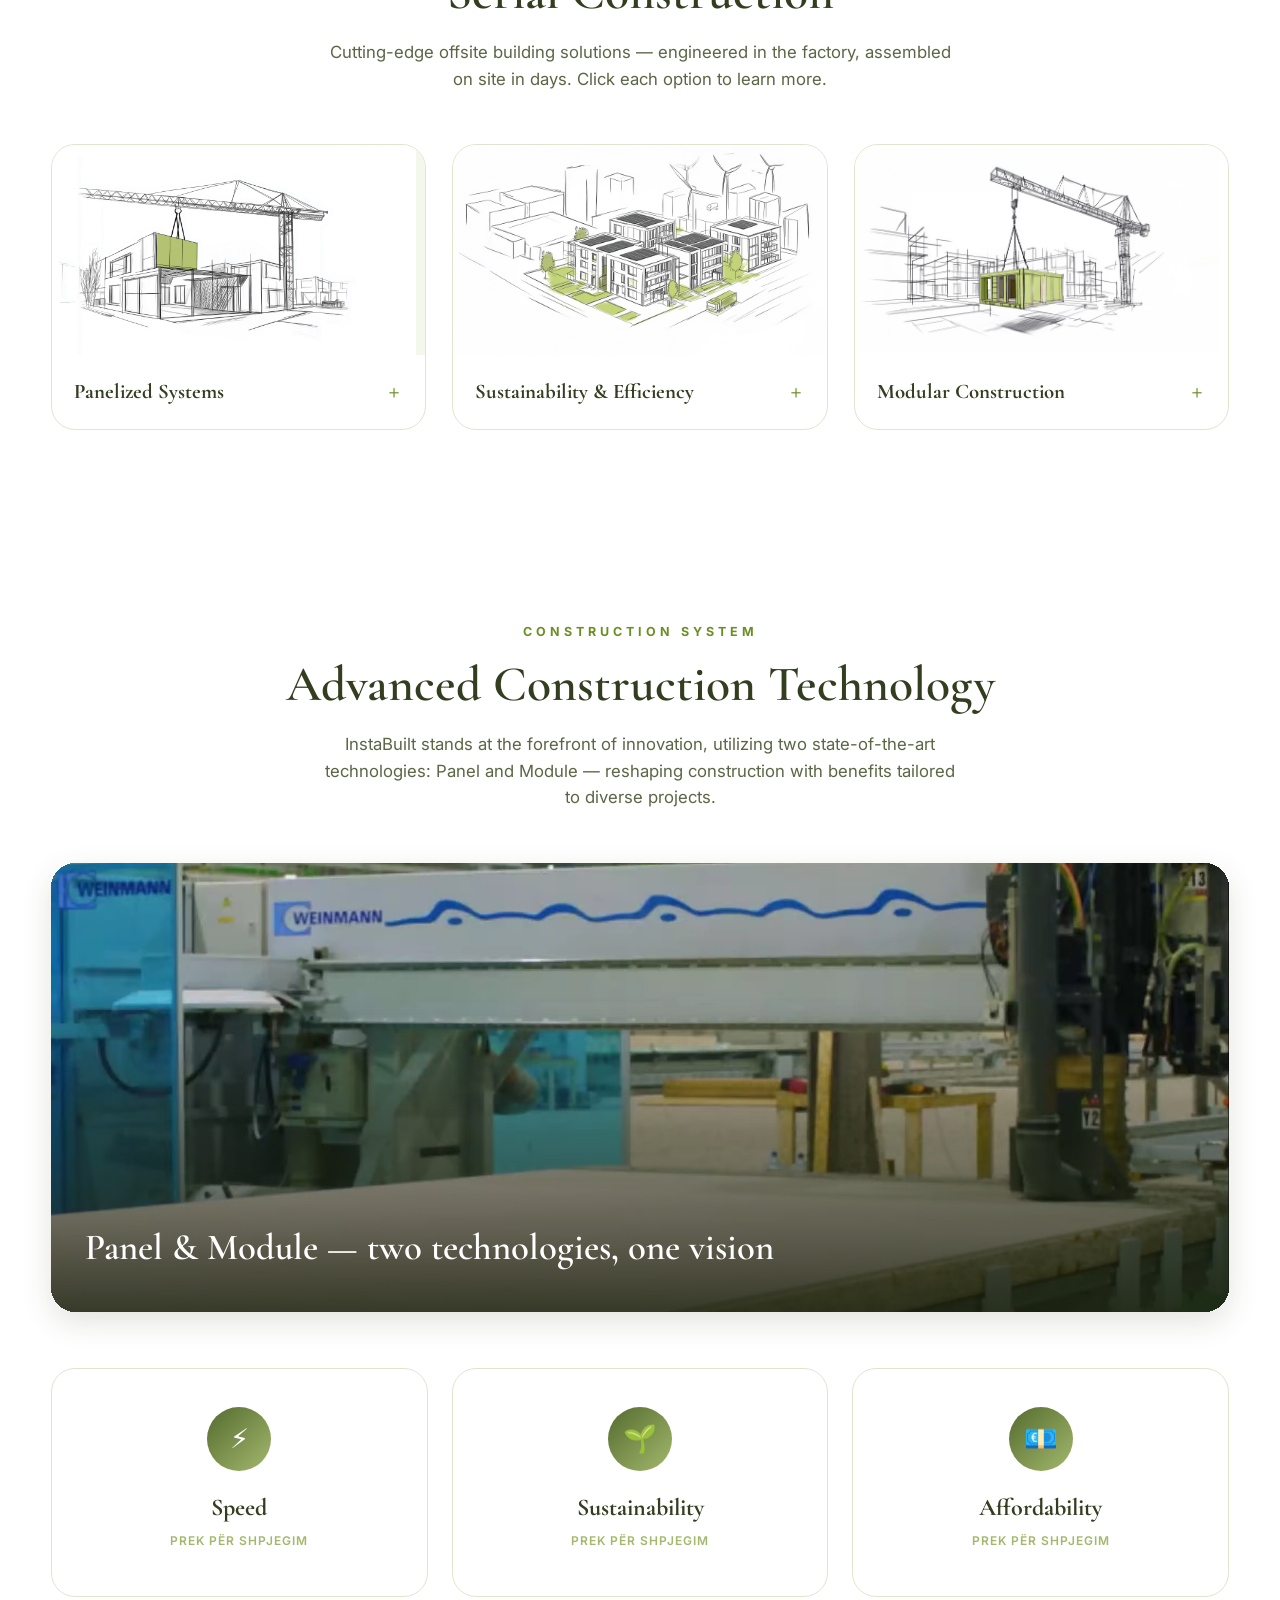
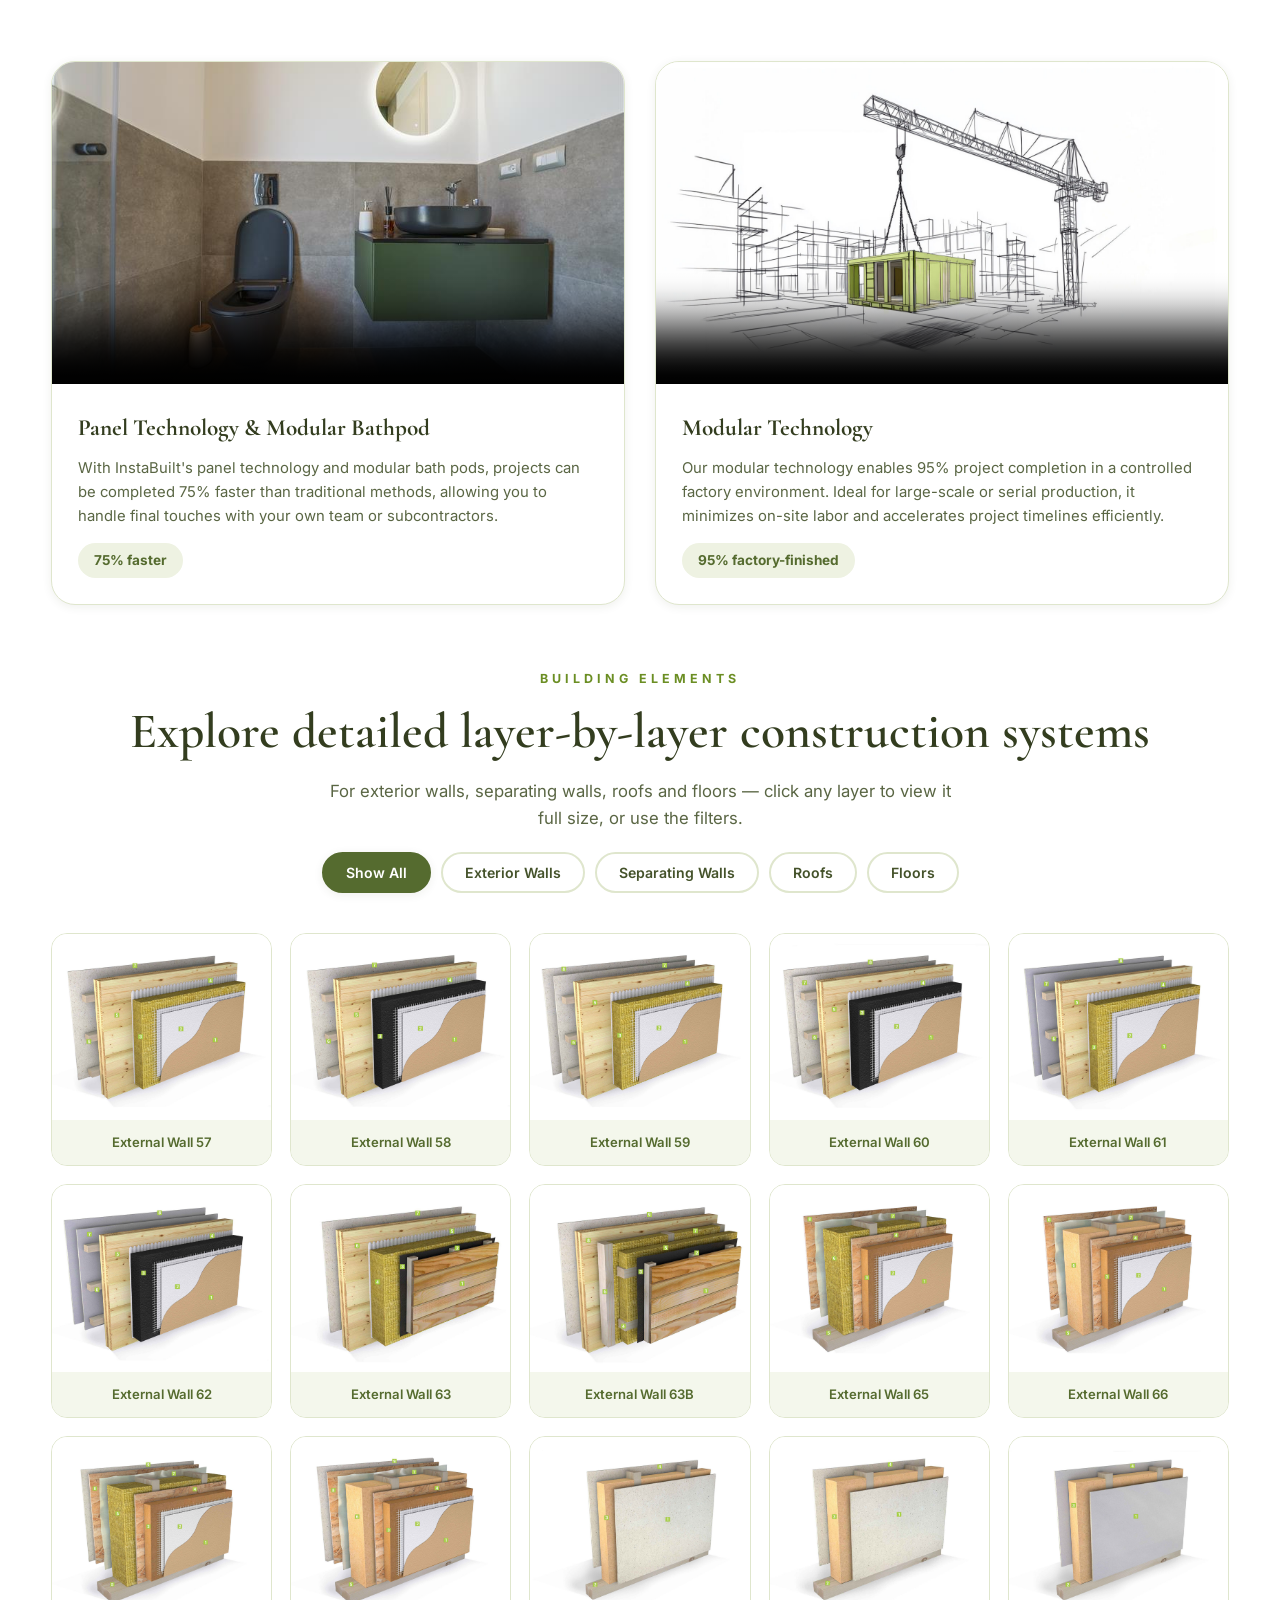
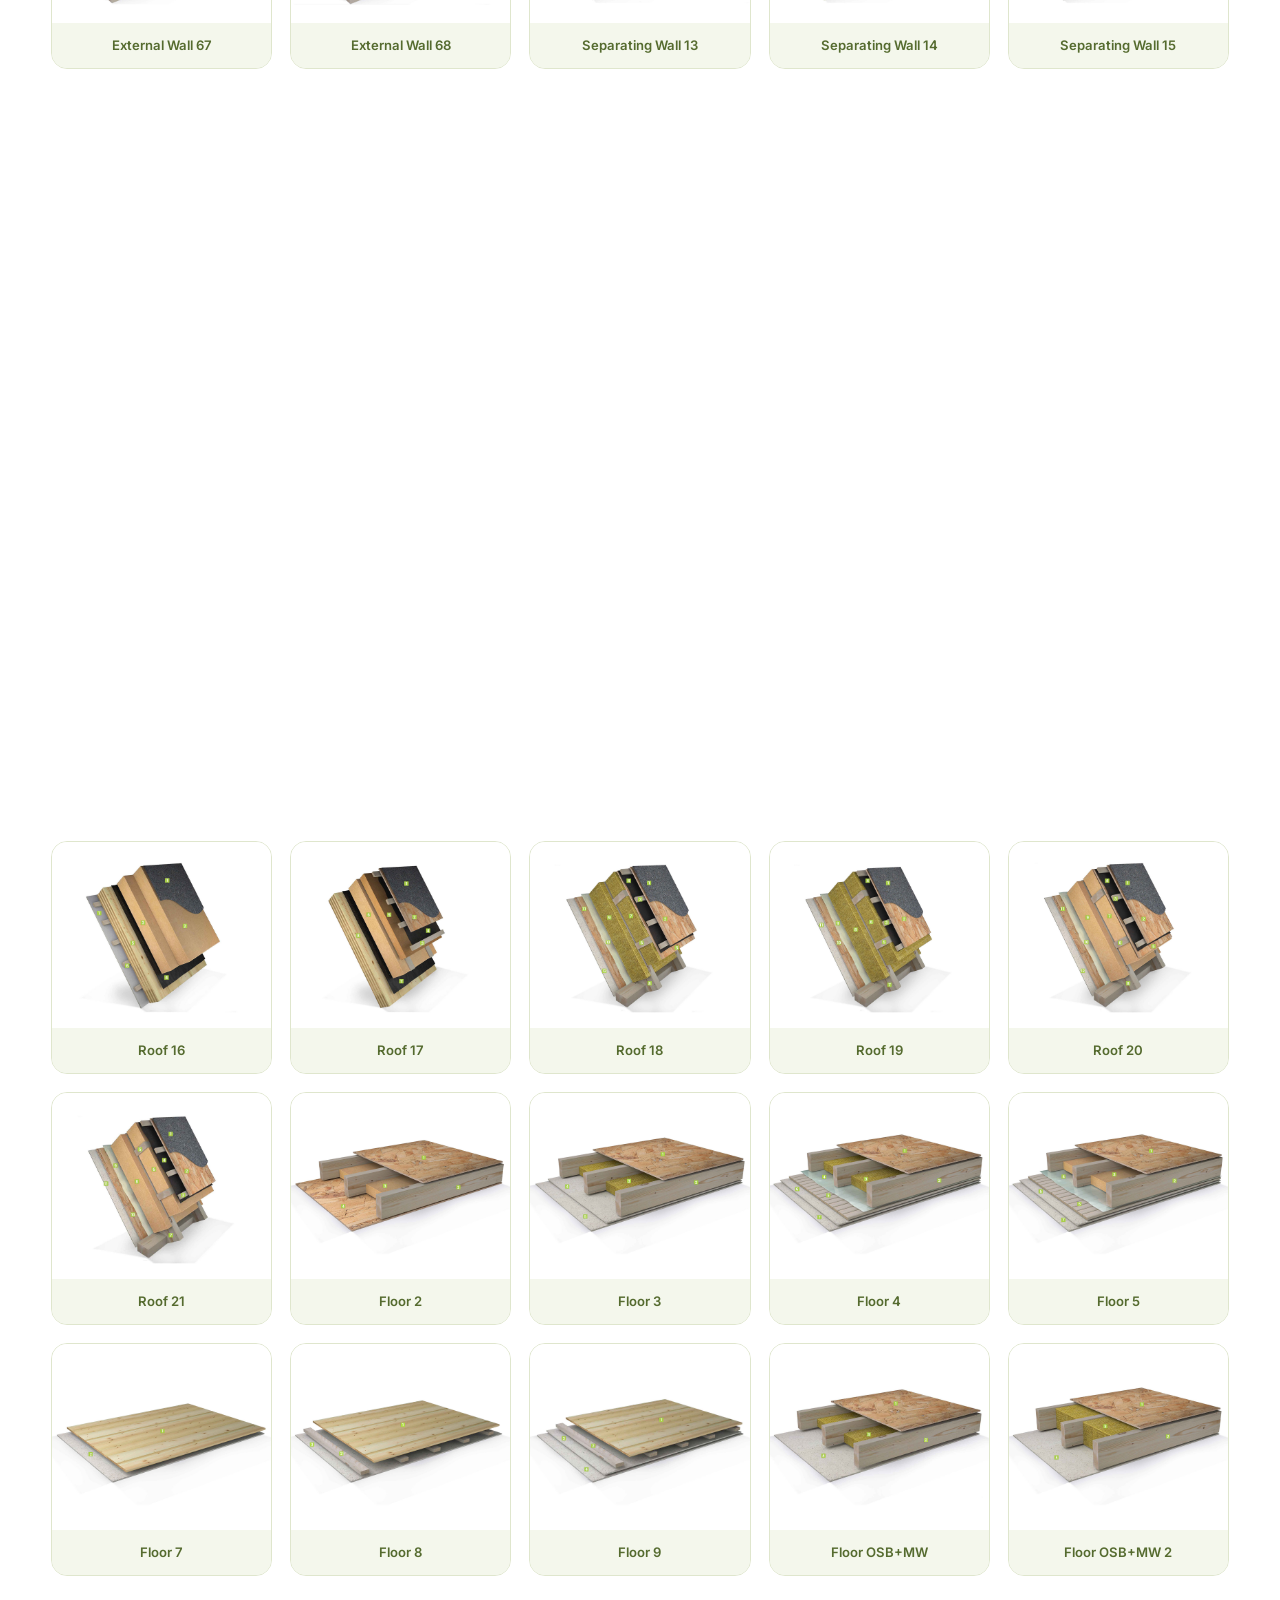
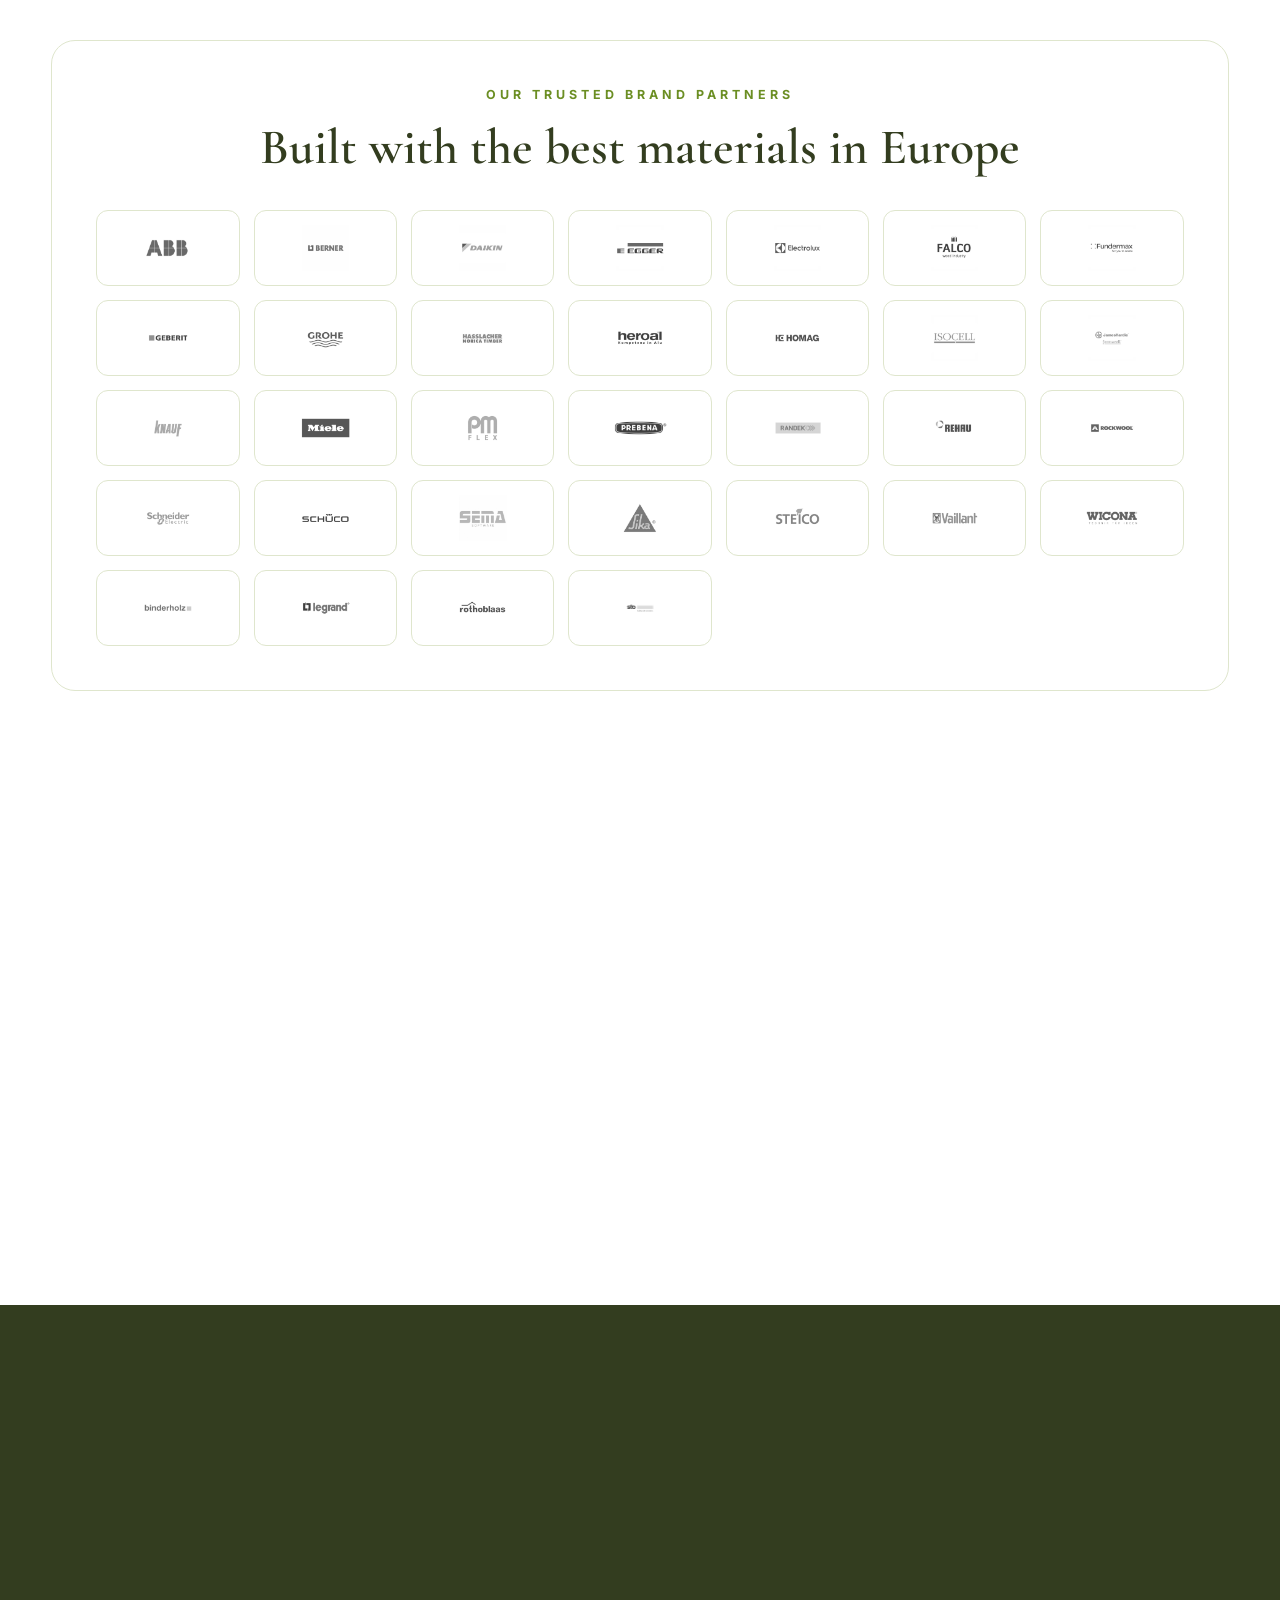
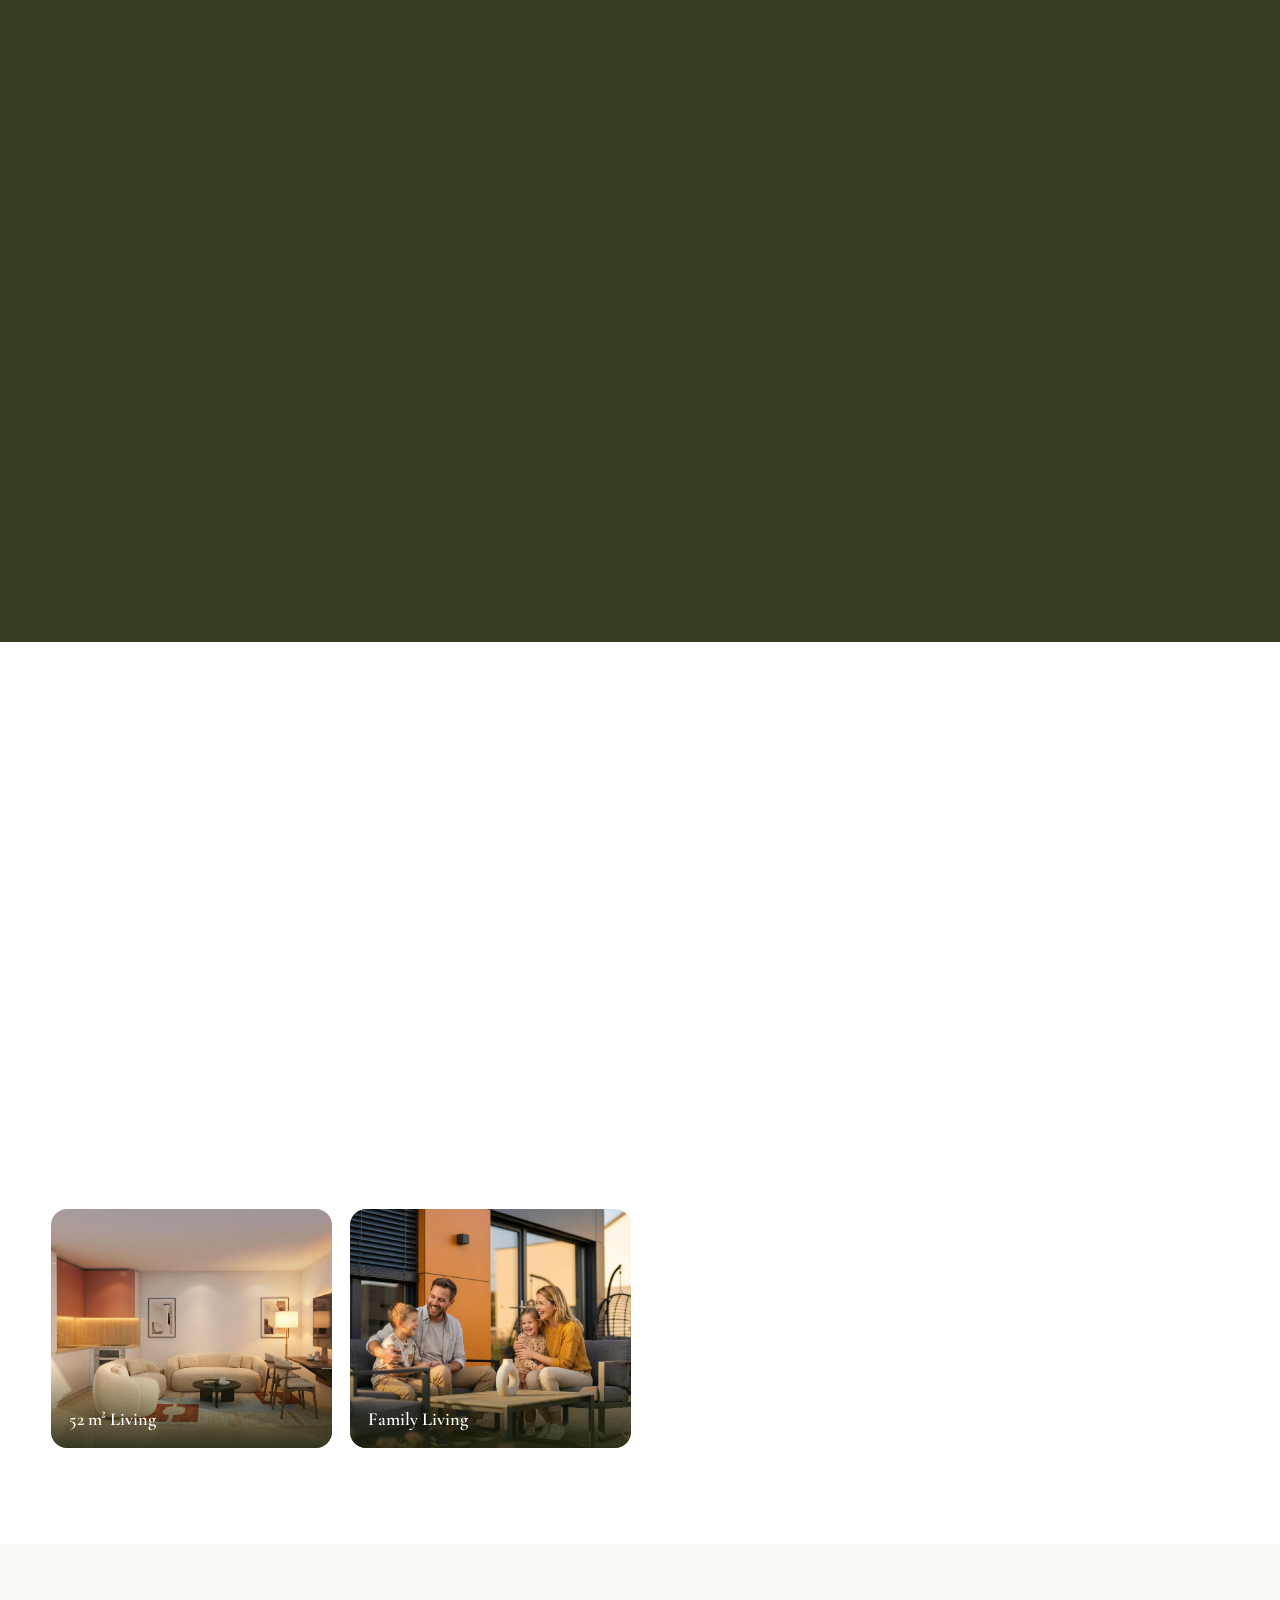
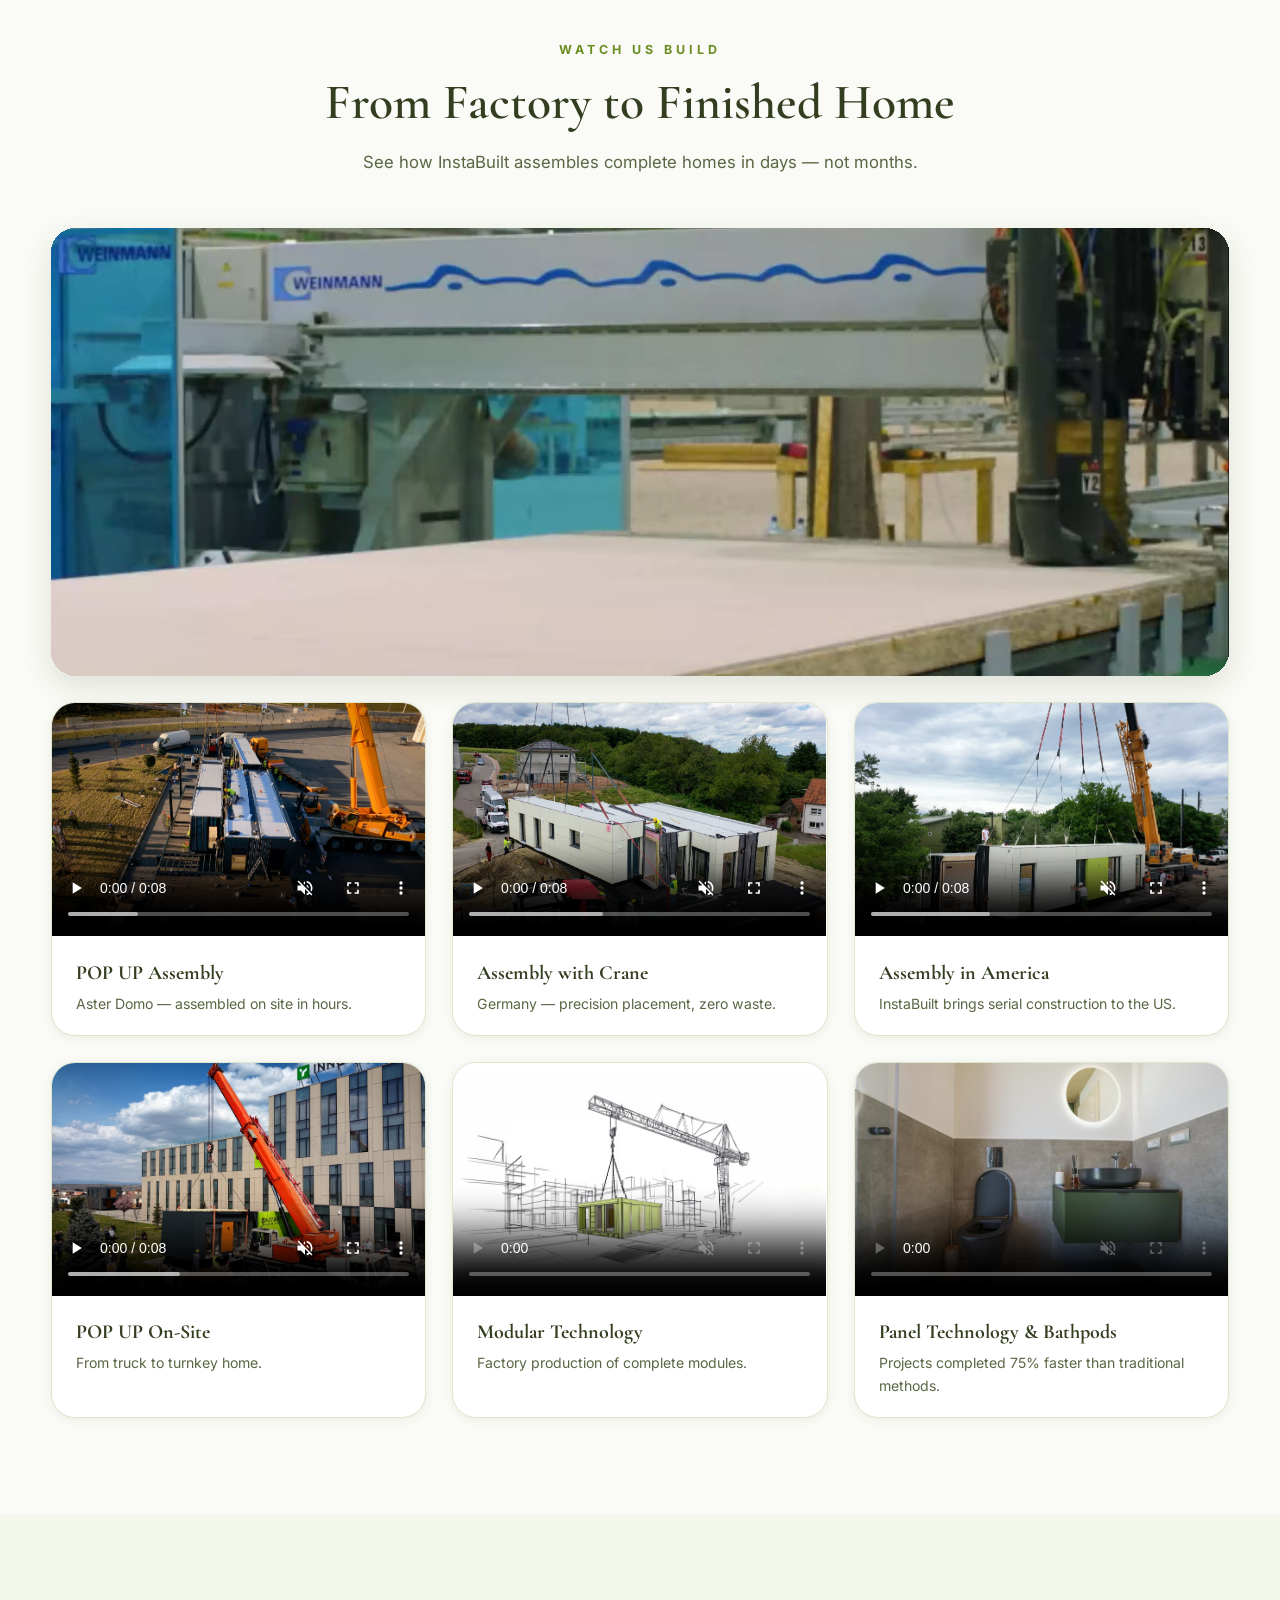
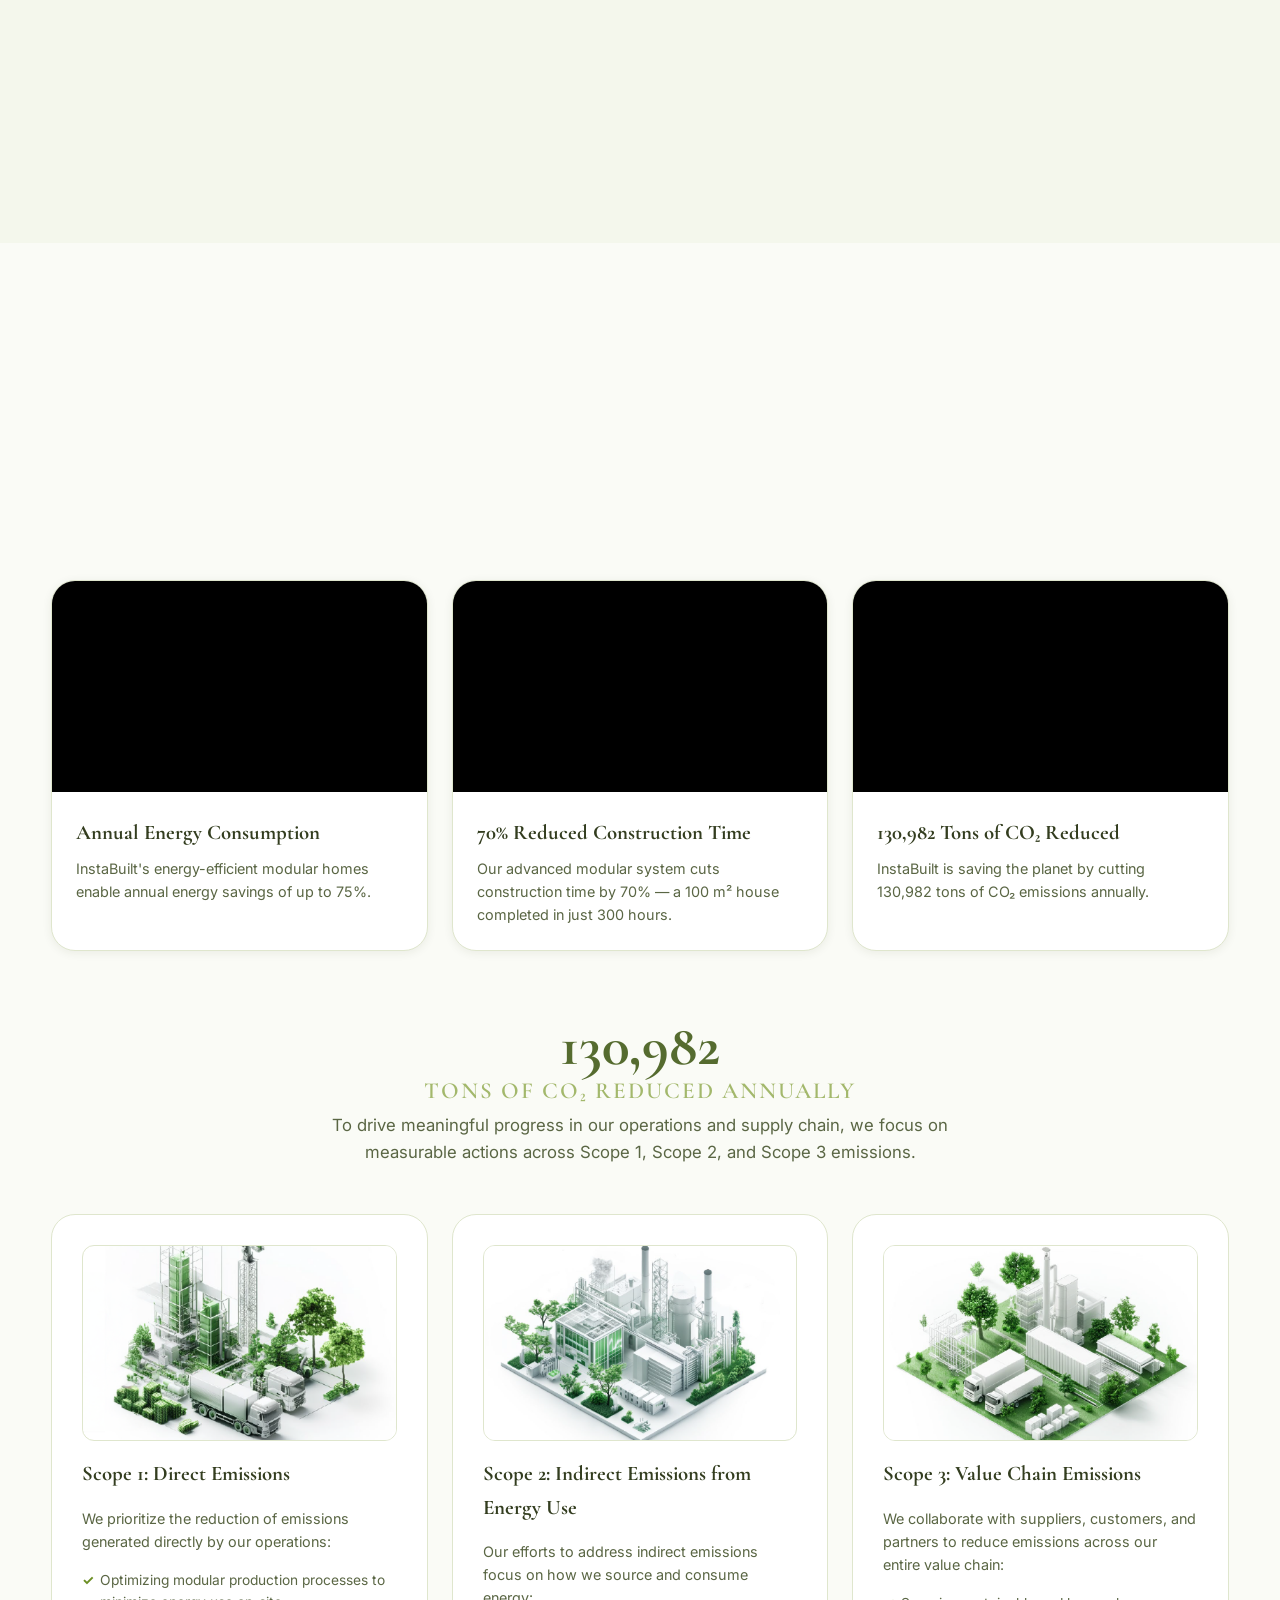
==== commit c79e58b2: "Kartat Innovation Center klikohen per shpjegim + buton menyje i vogel (pike) + gardhe ne shtepi + mu" ====
--- a/index.html
+++ b/index.html
@@ -1577,7 +1577,7 @@
 <!-- ================= FLOATING PAGES MENU ================= -->
 <div class="side-nav-backdrop" id="side-nav-backdrop"></div>
 <button class="side-nav-toggle" id="side-nav-toggle" aria-label="Open pages menu">
-  <span class="menu-ico">☰</span><span class="menu-label">Meny</span>
+  <span class="menu-ico">☰</span>
 </button>
 <nav class="side-nav-panel" id="side-nav-panel" aria-label="Pages">
   <button class="side-nav-close" id="side-nav-close" aria-label="Close menu">✕</button>
--- a/css/pages.css
+++ b/css/pages.css
@@ -92,6 +92,16 @@
 .hub-item { background: var(--olive-mist-2); border-radius: var(--radius); padding: 24px; }
 .hub-item b { font-family: var(--font-head); font-size: 1.2rem; color: var(--olive-900); display: block; margin-bottom: 6px; }
 .hub-item p { color: var(--text-soft); font-size: 0.9rem; }
+
+/* ---------- Clickable explanation cards ---------- */
+.space-card, .hub-item { cursor: pointer; }
+.card-hint { display: block; margin-top: 10px; font-size: 0.78rem; font-weight: 600; color: var(--olive-600); }
+.card-more { max-height: 0; overflow: hidden; transition: max-height 0.35s ease; }
+.card-more-inner {
+  margin-top: 12px; padding-top: 12px; border-top: 1px dashed var(--border);
+  font-size: 0.88rem; color: var(--text-soft); line-height: 1.6;
+}
+.space-card.open, .hub-item.open { box-shadow: var(--shadow-md); }
 .offices-grid { display: grid; grid-template-columns: repeat(auto-fill, minmax(280px, 1fr)); gap: 18px; }
 .offices-grid img { border-radius: var(--radius); width: 100%; height: 230px; object-fit: cover; box-shadow: var(--shadow-sm); }
 .stories-grid { display: grid; grid-template-columns: repeat(auto-fill, minmax(300px, 1fr)); gap: 22px; }
@@ -105,16 +115,15 @@
 
 /* ---------- Floating pages menu (side nav) ---------- */
 .side-nav-toggle {
-  position: fixed; right: 0; top: 50%; transform: translateY(-50%);
-  z-index: 1100; background: var(--olive-700); color: #fff; border: none;
-  border-radius: 14px 0 0 14px; padding: 16px 9px; cursor: pointer;
-  font-family: inherit; font-weight: 700; font-size: 0.8rem;
-  display: flex; flex-direction: column; align-items: center; gap: 7px;
-  box-shadow: var(--shadow-md); letter-spacing: 1px; transition: background 0.2s;
+  position: fixed; right: 14px; top: 50%; transform: translateY(-50%);
+  z-index: 1100; width: 48px; height: 48px; border-radius: 50%;
+  background: var(--olive-700); color: #fff; border: none; cursor: pointer;
+  display: flex; align-items: center; justify-content: center;
+  box-shadow: 0 6px 20px rgba(51,61,31,0.35);
+  transition: transform 0.2s ease, background 0.2s ease;
 }
-.side-nav-toggle:hover { background: var(--olive-800); }
-.side-nav-toggle .menu-ico { font-size: 1.3rem; line-height: 1; }
-.side-nav-toggle span.menu-label { writing-mode: vertical-rl; text-transform: uppercase; }
+.side-nav-toggle:hover { background: var(--olive-800); transform: translateY(-50%) scale(1.08); }
+.side-nav-toggle .menu-ico { font-size: 1.4rem; line-height: 1; }
 .side-nav-backdrop {
   position: fixed; inset: 0; background: rgba(27,33,14,0.45); z-index: 1150;
   opacity: 0; visibility: hidden; transition: opacity 0.3s ease, visibility 0.3s;
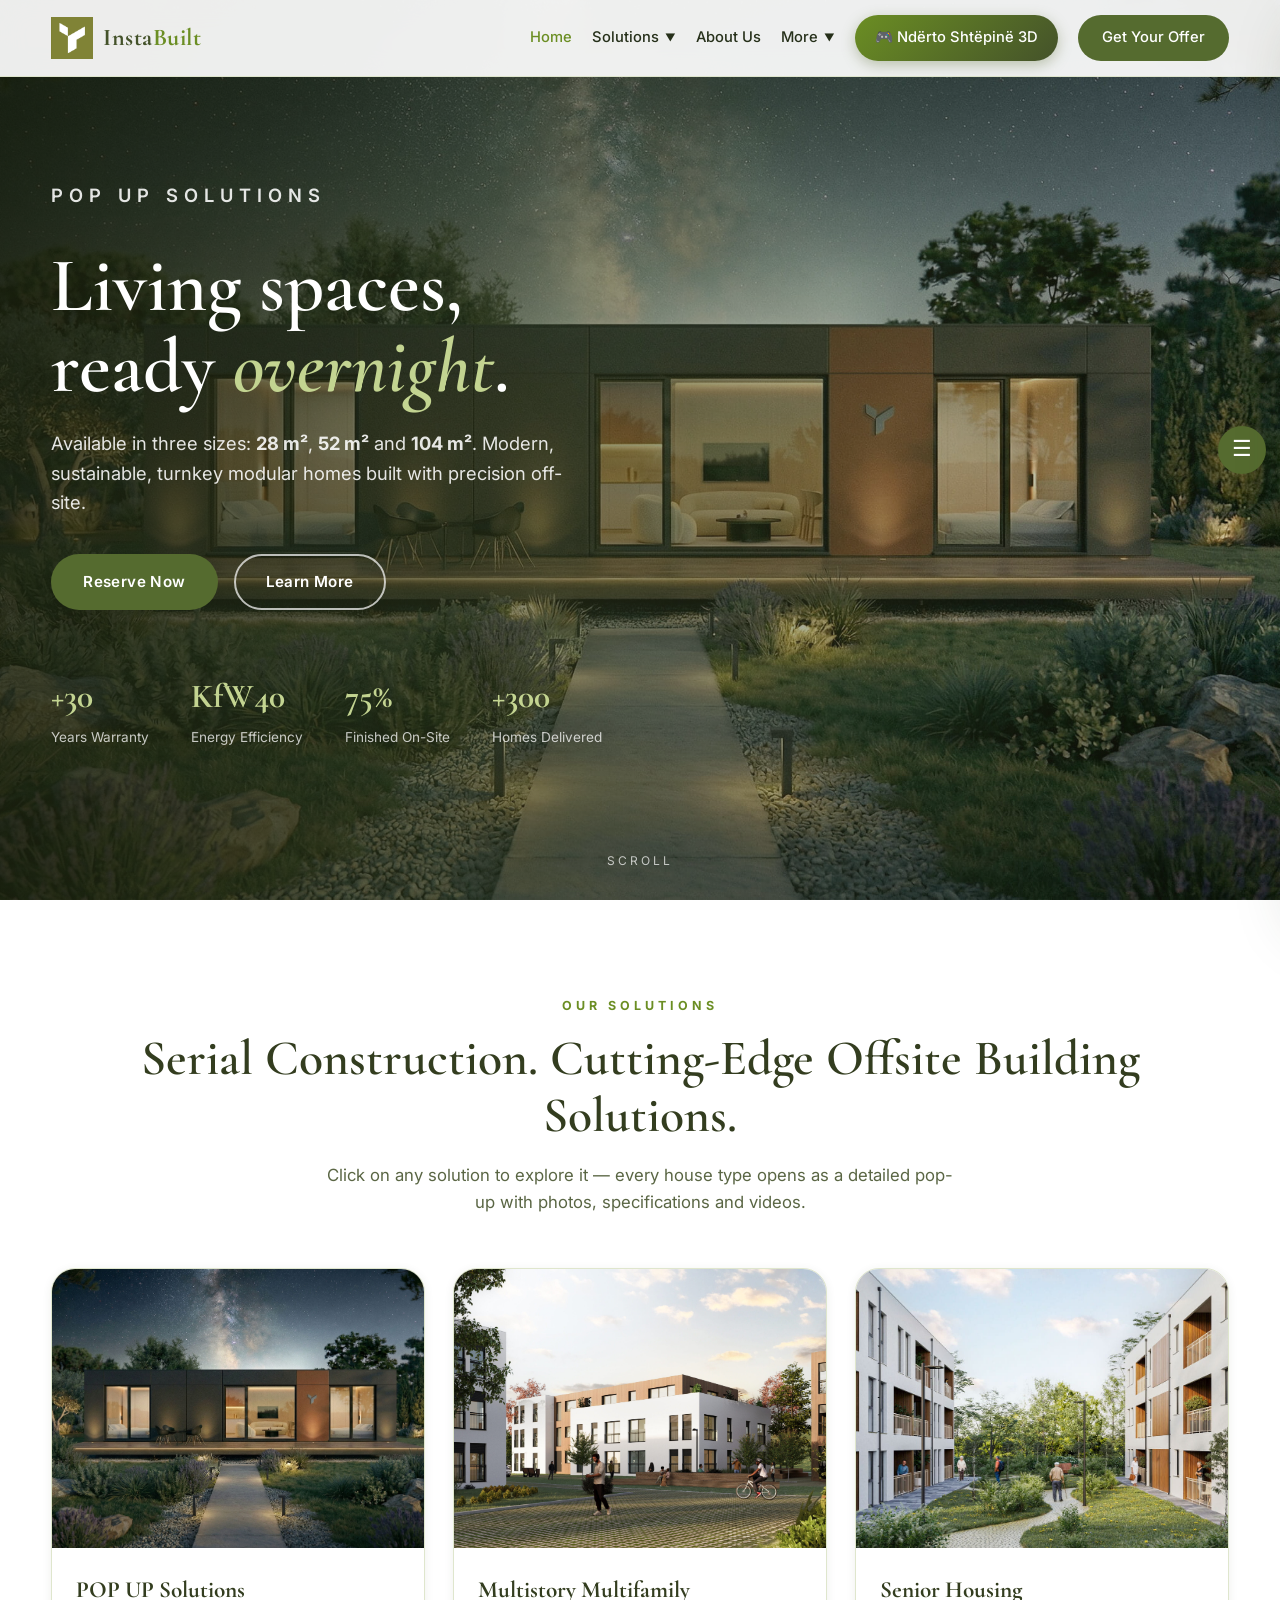
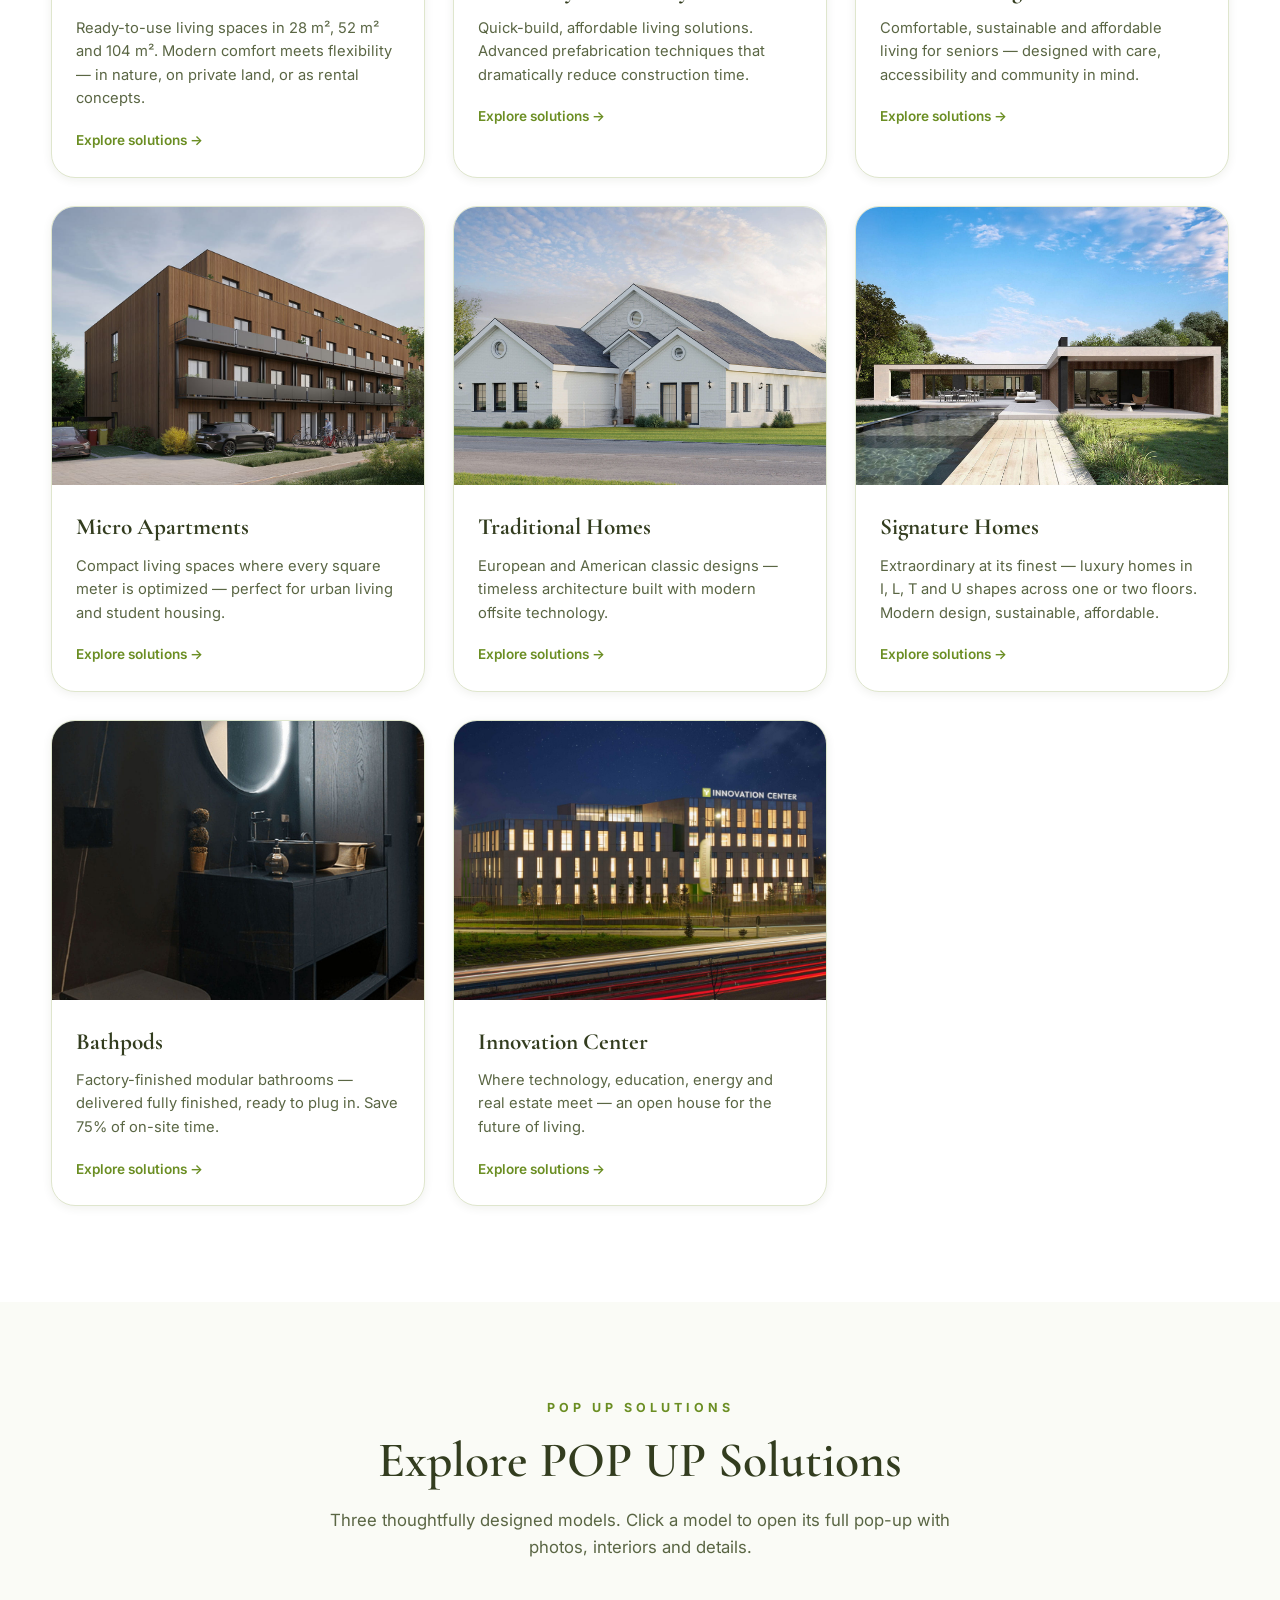
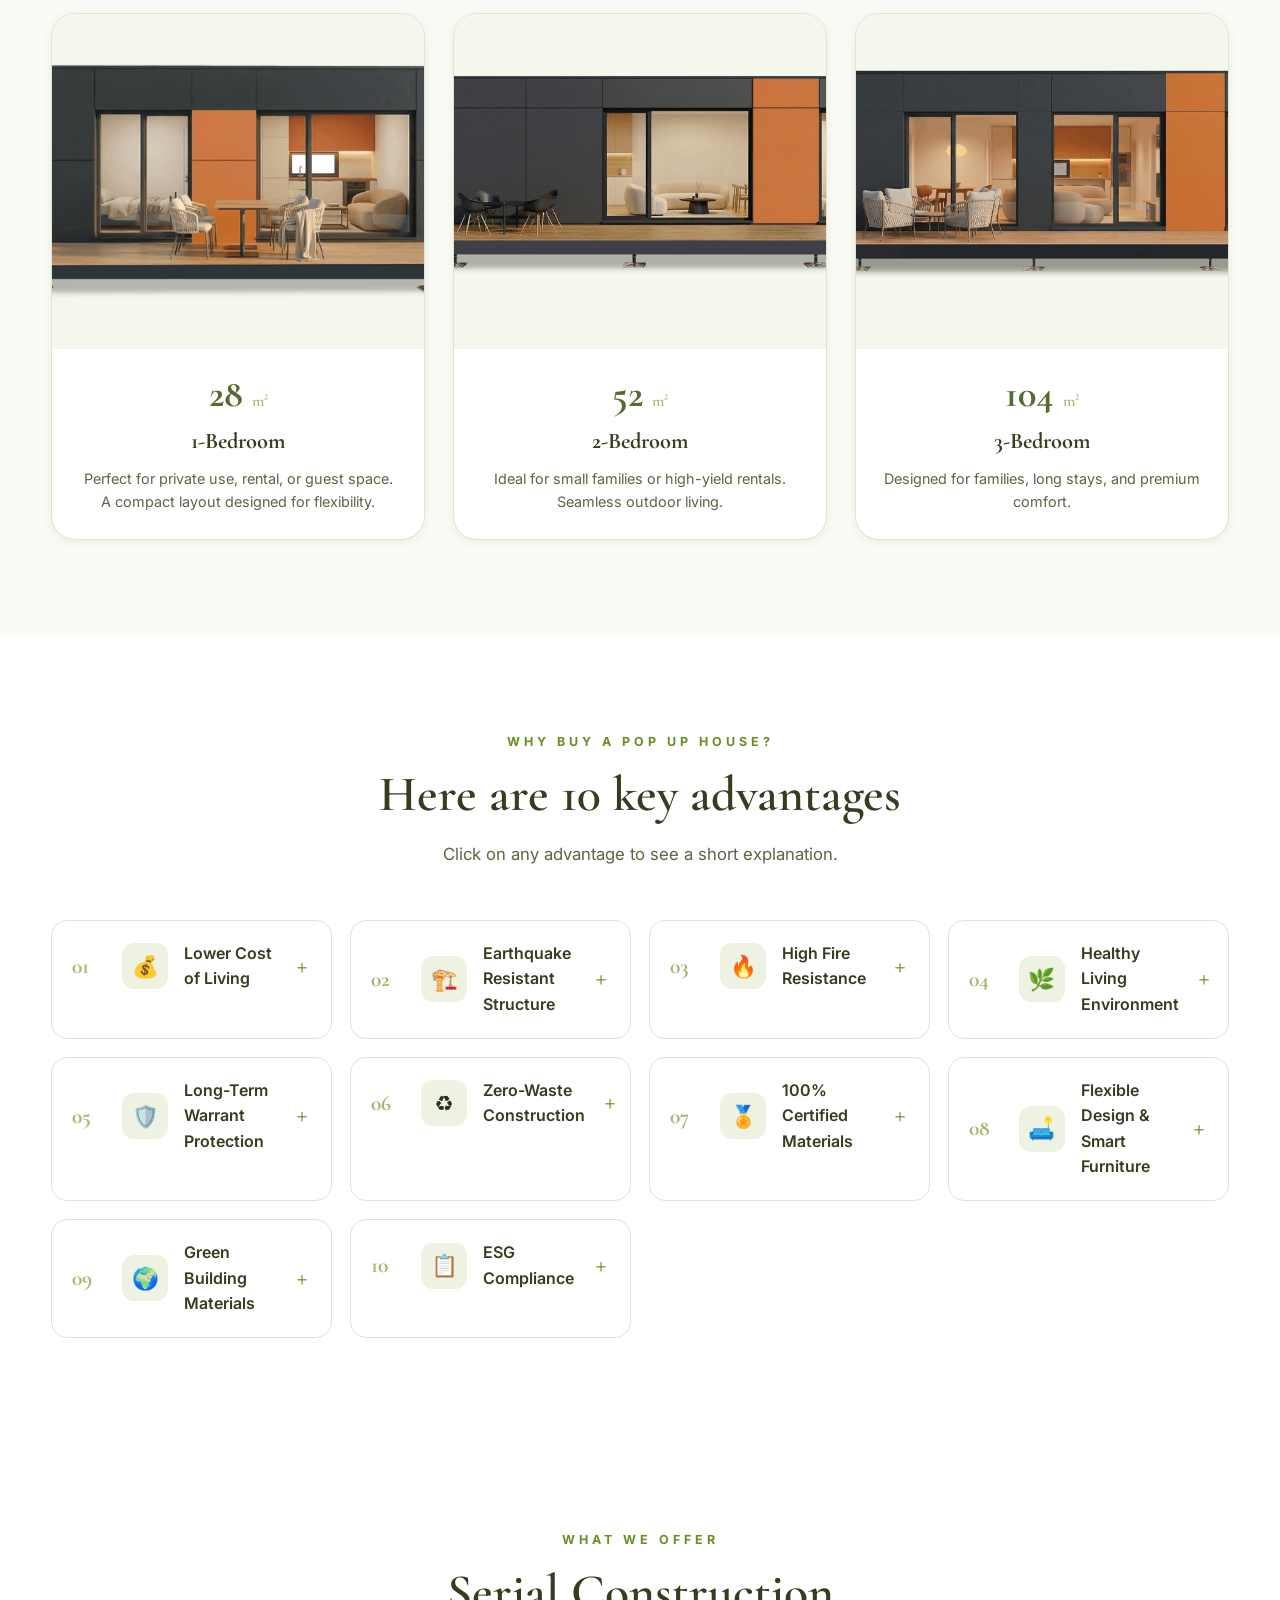
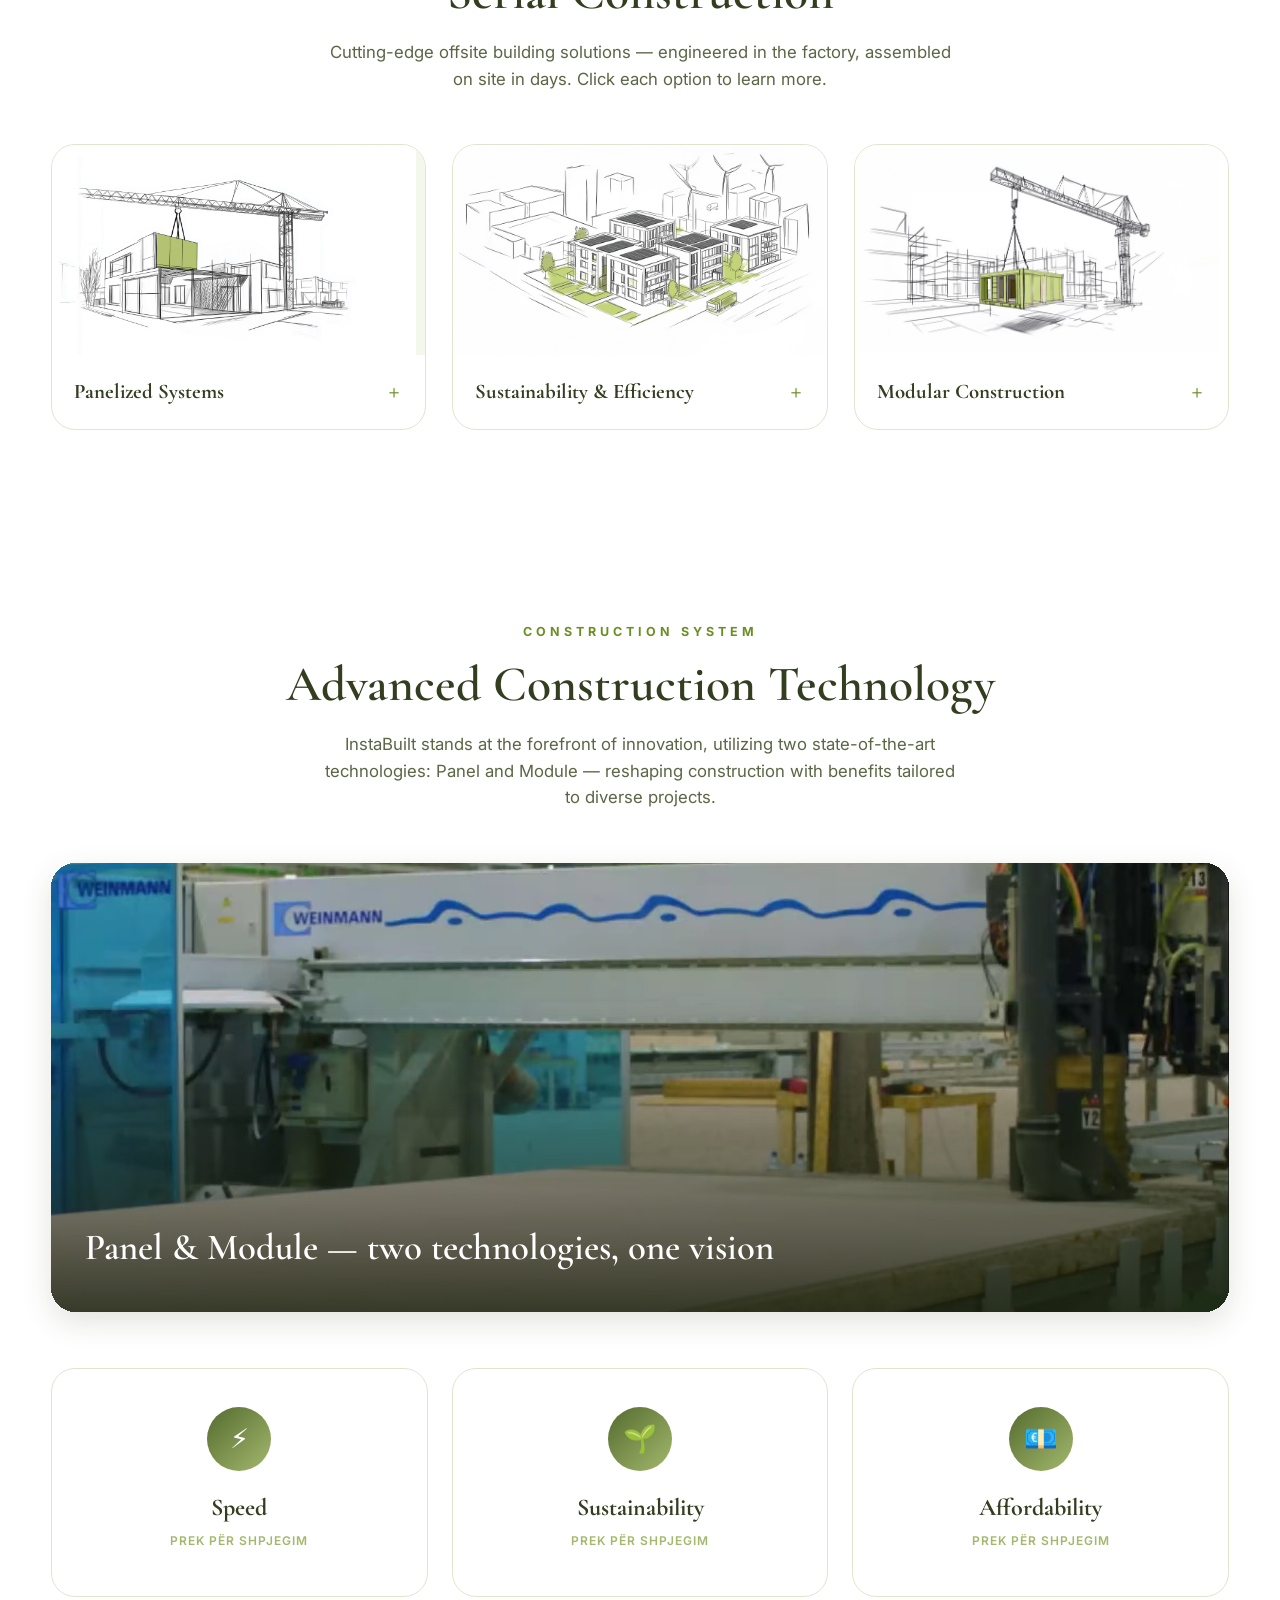
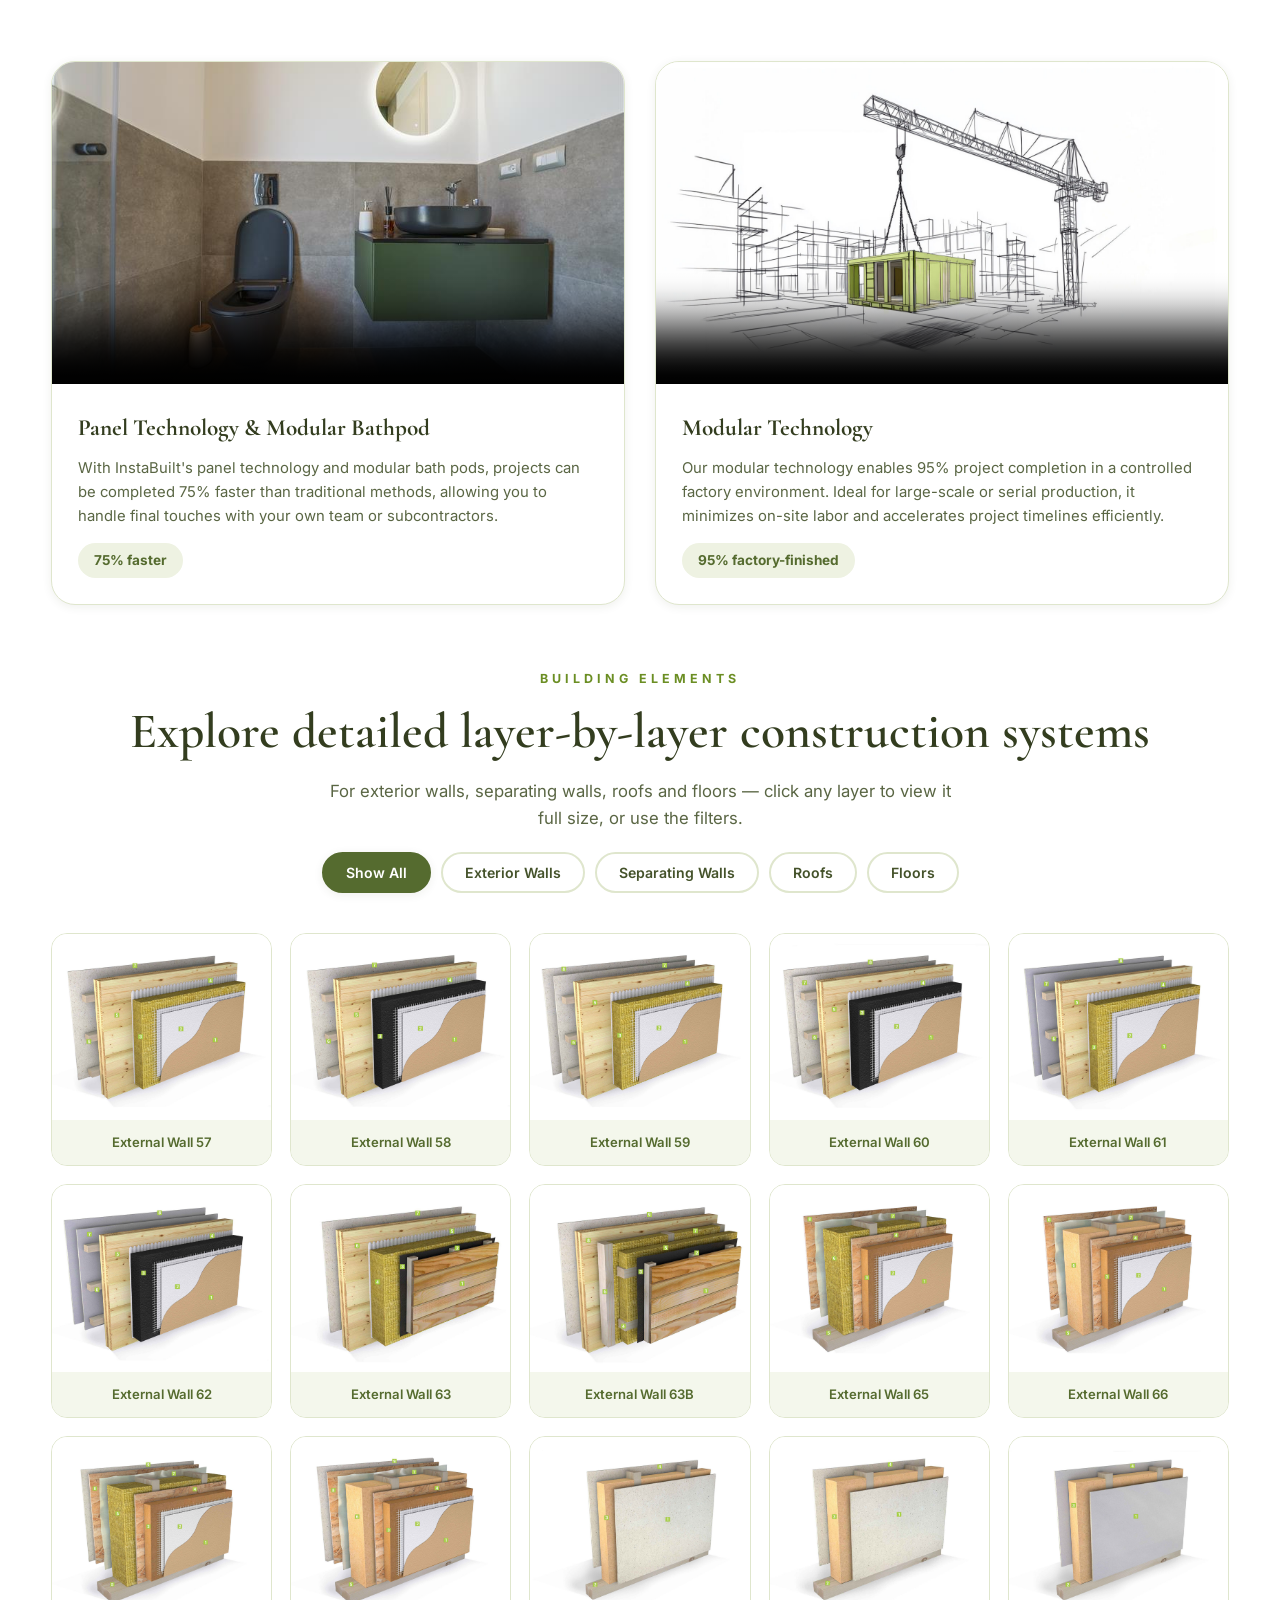
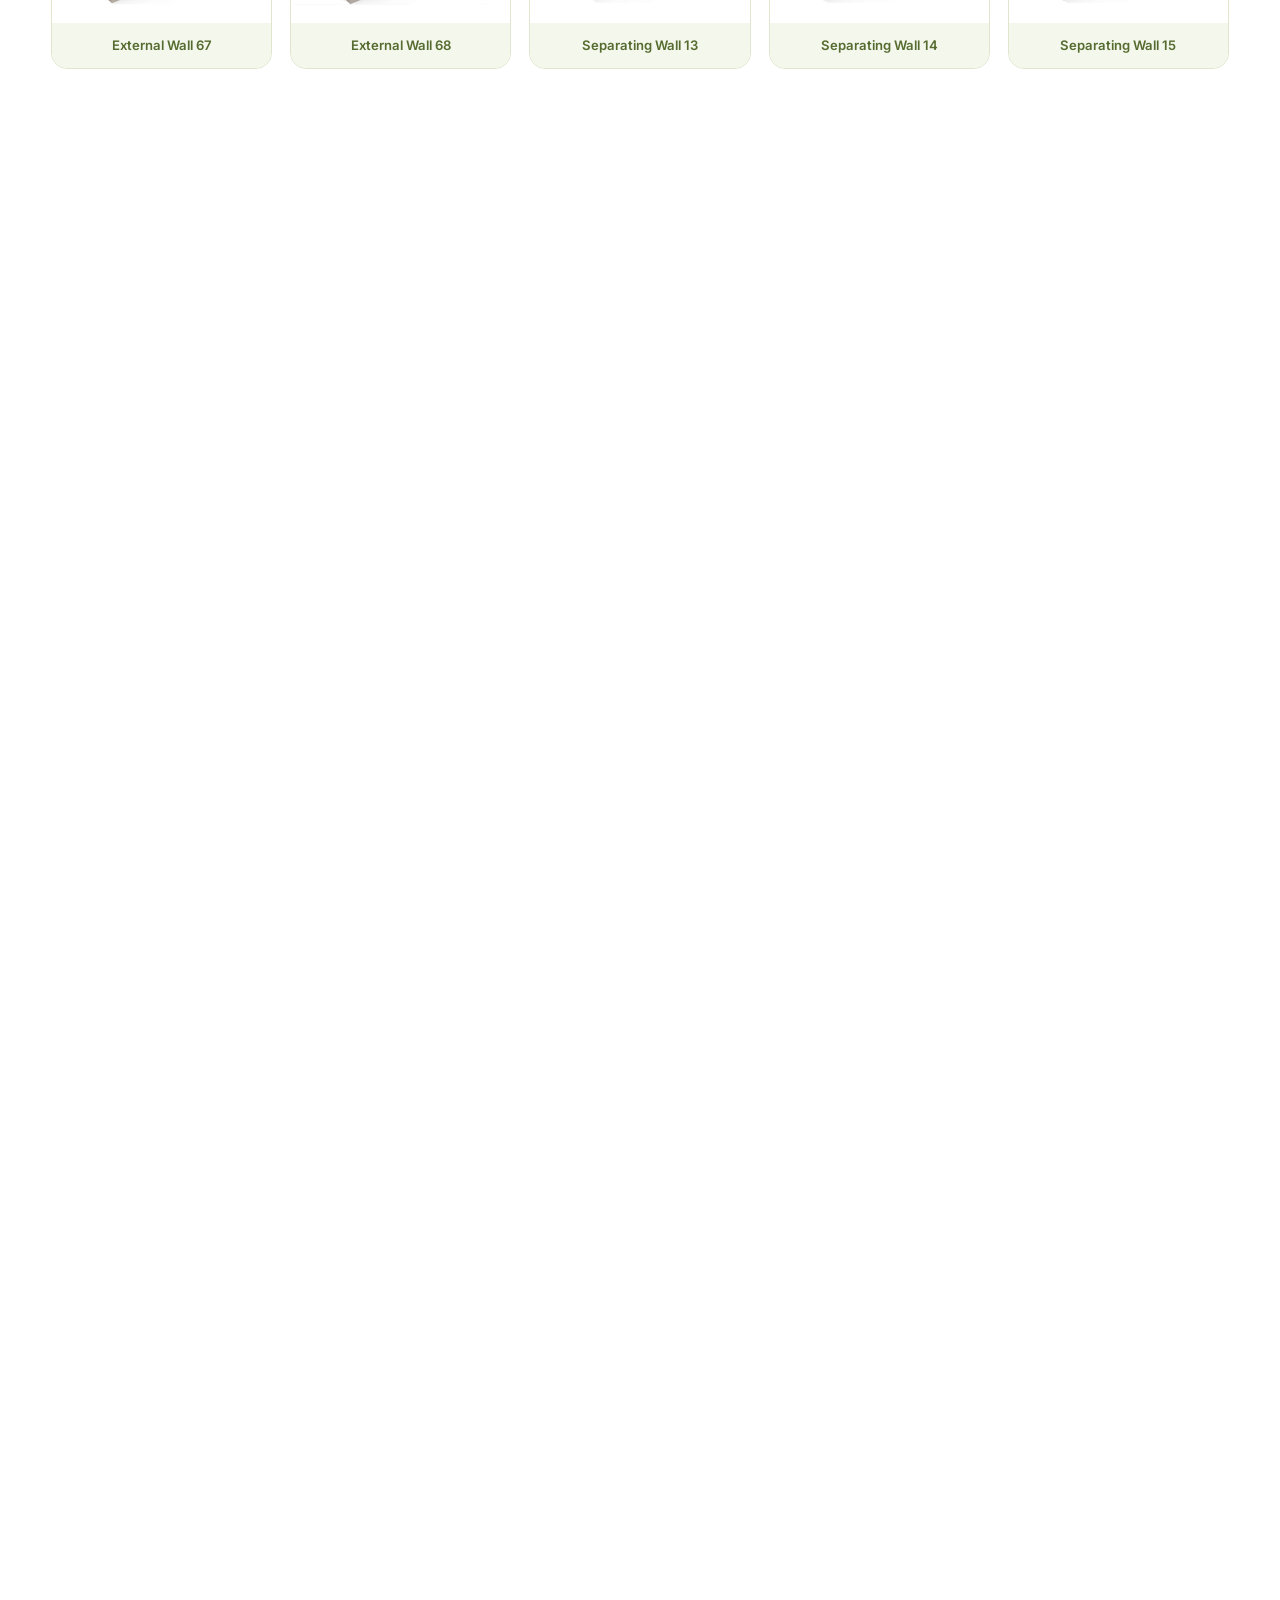
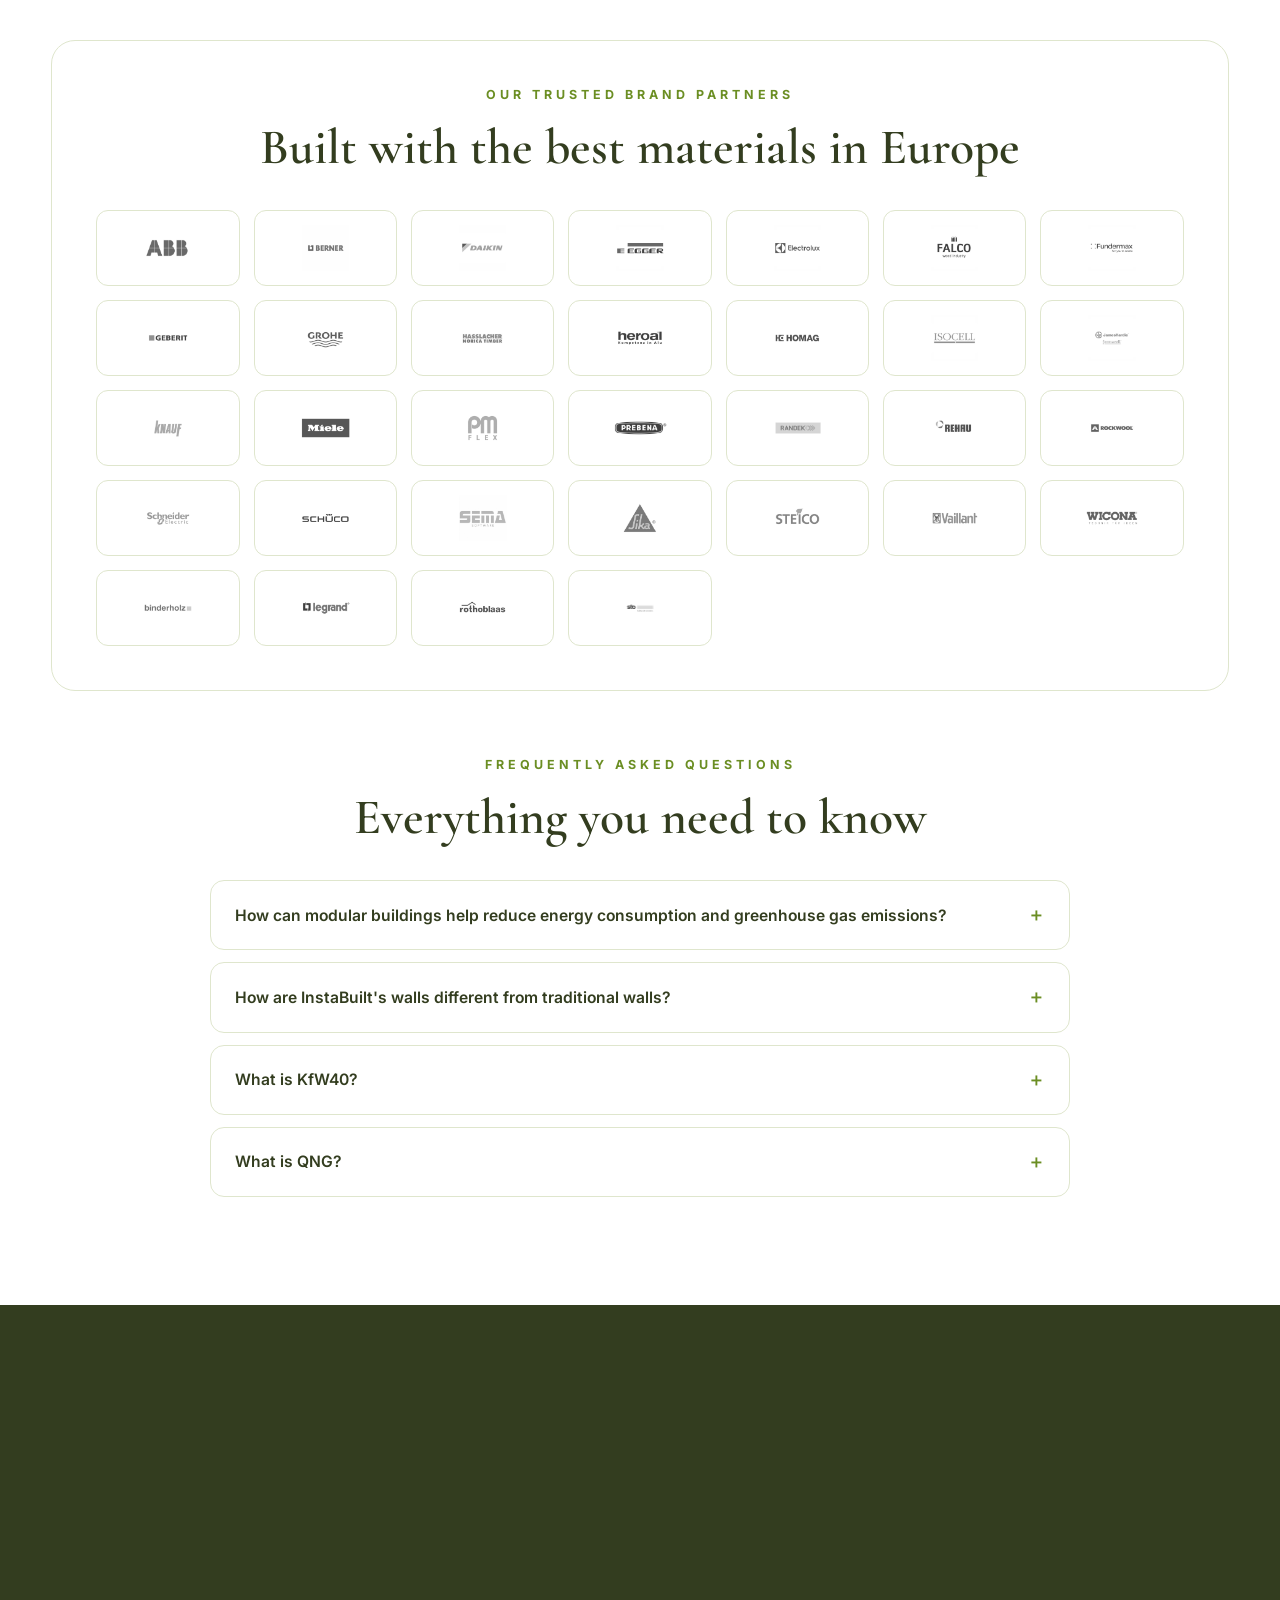
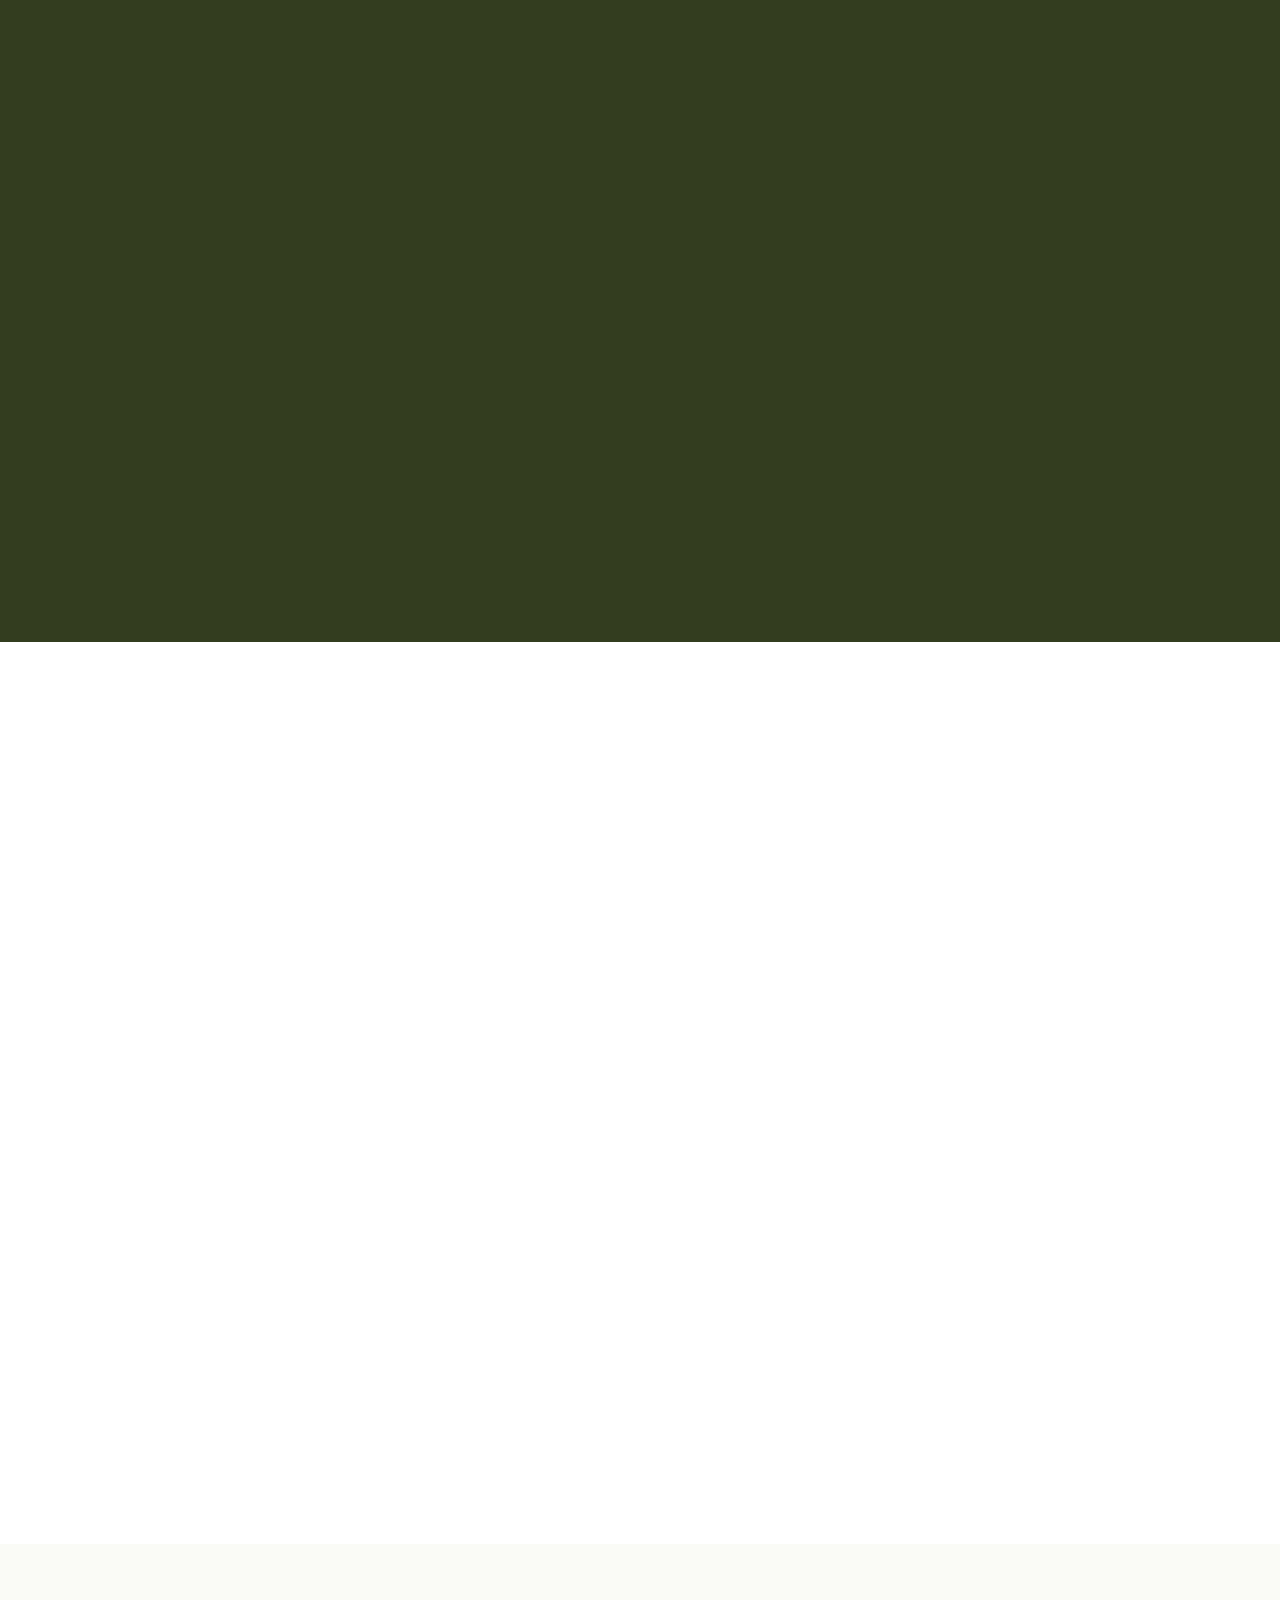
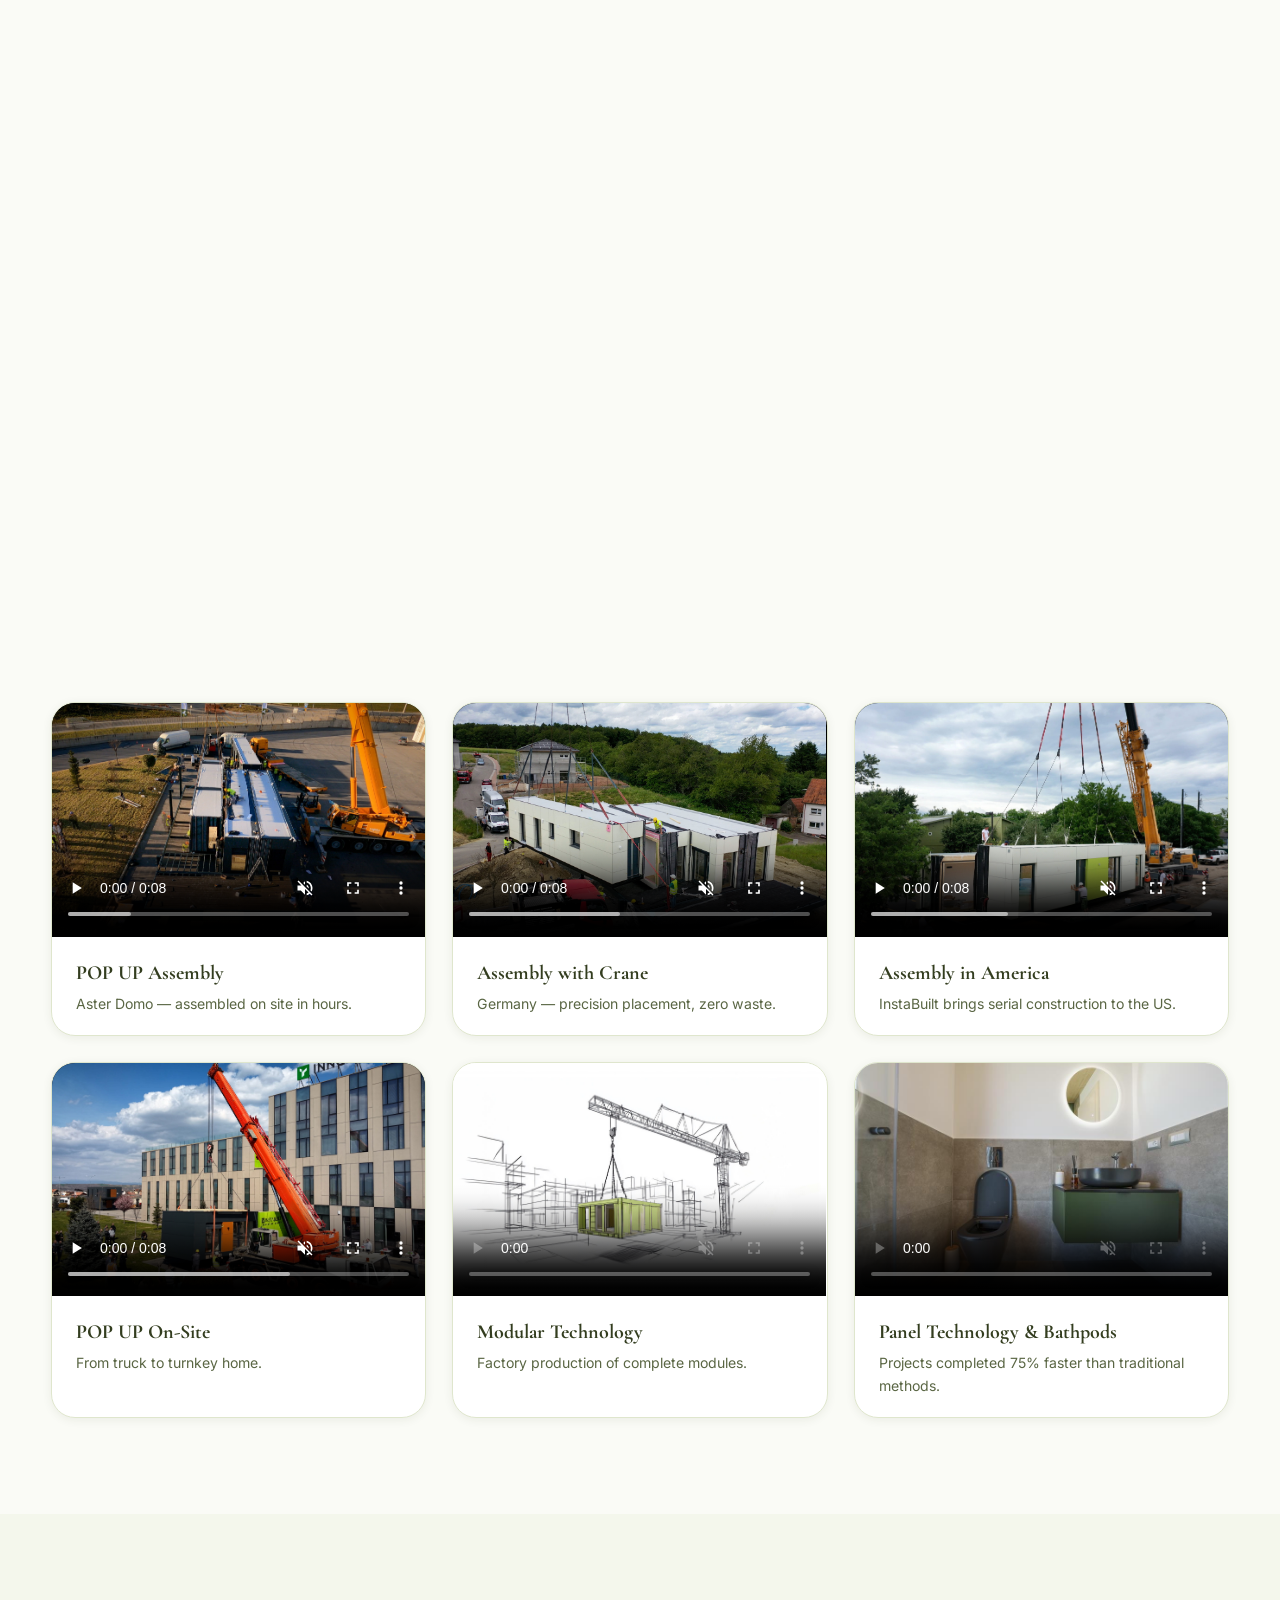
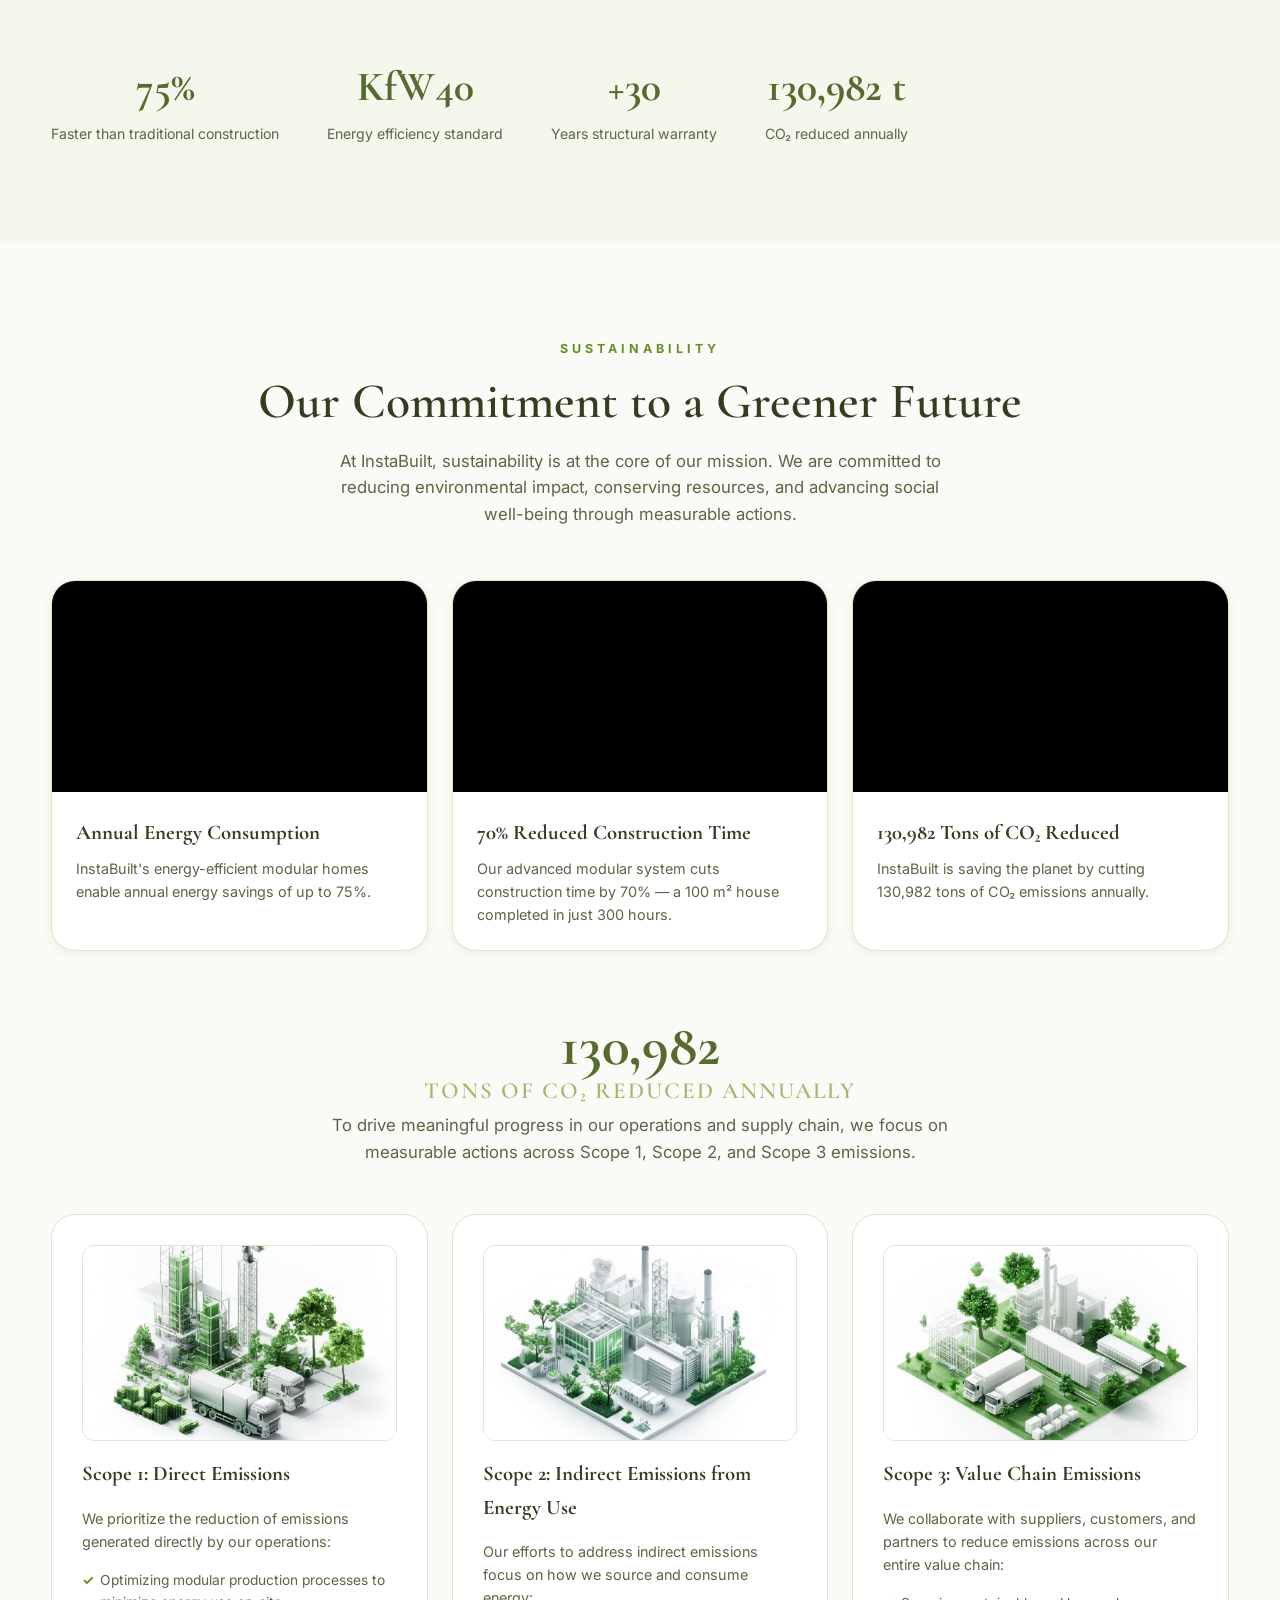
==== commit 708c87b5: "Navbar me e ngushte (More dropdown) + gardhe me te larta + lule/peme/BBQ ne oborr te shtepive" ====
--- a/index.html
+++ b/index.html
@@ -36,17 +36,17 @@
             <li><a href="#" data-house="bathpods">🛁 Bathpods</a></li>
           </ul>
         </li>
-        <li><a href="#construction-system">Construction System</a></li>
-        <li><a href="#sustainability">Sustainability</a></li>
-        <li><a href="#videos">Videos</a></li>
         <li><a href="#about">About Us</a></li>
         <li class="dropdown">
           <a href="#about">More <span class="caret">▼</span></a>
           <ul class="dropdown-menu">
+            <li><a href="#construction-system">🔩 Construction System</a></li>
+            <li><a href="#sustainability">🌱 Sustainability</a></li>
+            <li><a href="#videos">🎬 Videos</a></li>
+            <li><a href="#events">📅 Events &amp; Exhibitions</a></li>
             <li><a href="innovation-center.html">💡 Innovation Center</a></li>
             <li><a href="career.html">💼 Career</a></li>
             <li><a href="contact.html">📞 Contact</a></li>
-            <li><a href="#events">📅 Events &amp; Exhibitions</a></li>
           </ul>
         </li>
         <li><a href="game.html" class="nav-game">🎮 Ndërto Shtëpinë 3D</a></li>
--- a/css/style.css
+++ b/css/style.css
@@ -140,7 +140,7 @@
   letter-spacing: 0.5px;
 }
 .logo span em { color: var(--olive-600); font-style: normal; }
-.nav-links { display: flex; align-items: center; gap: 28px; }
+.nav-links { display: flex; align-items: center; gap: 20px; }
 .nav-links > li { position: relative; }
 .nav-links a {
   font-size: 0.92rem;
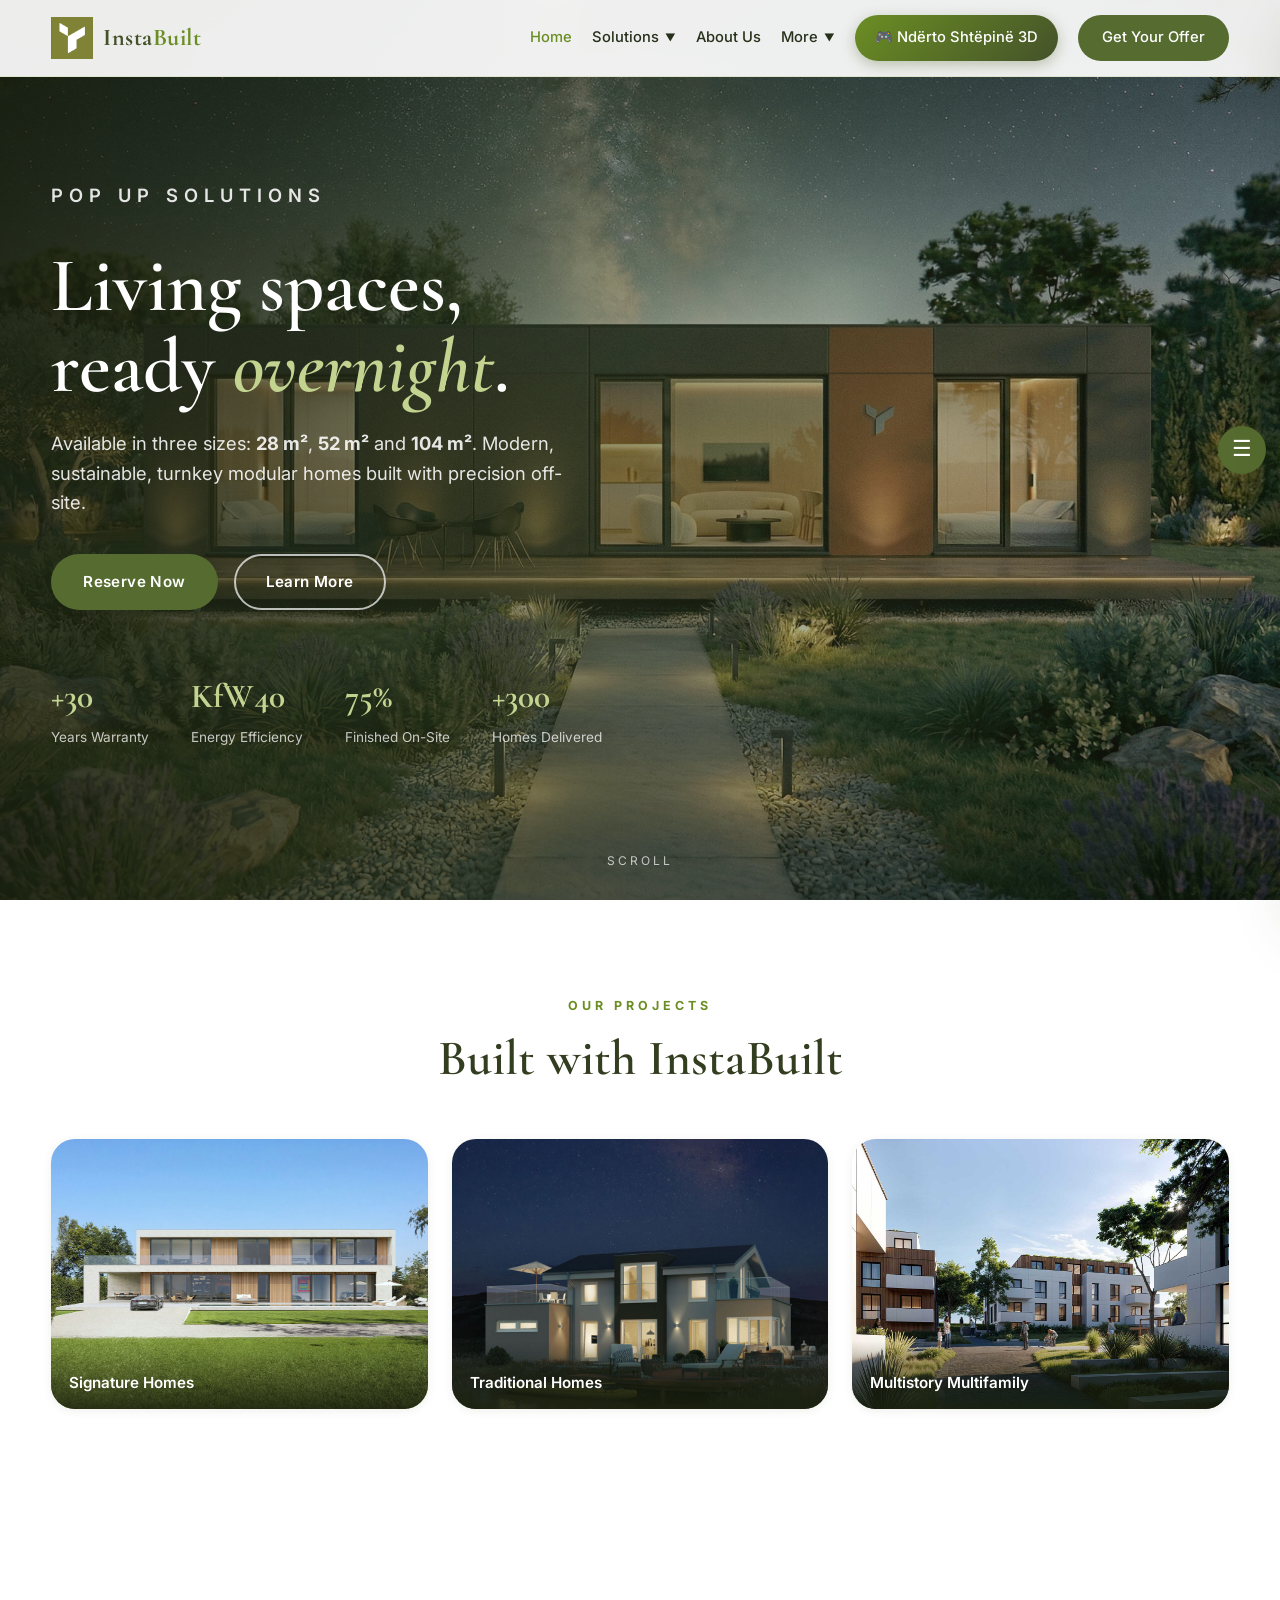
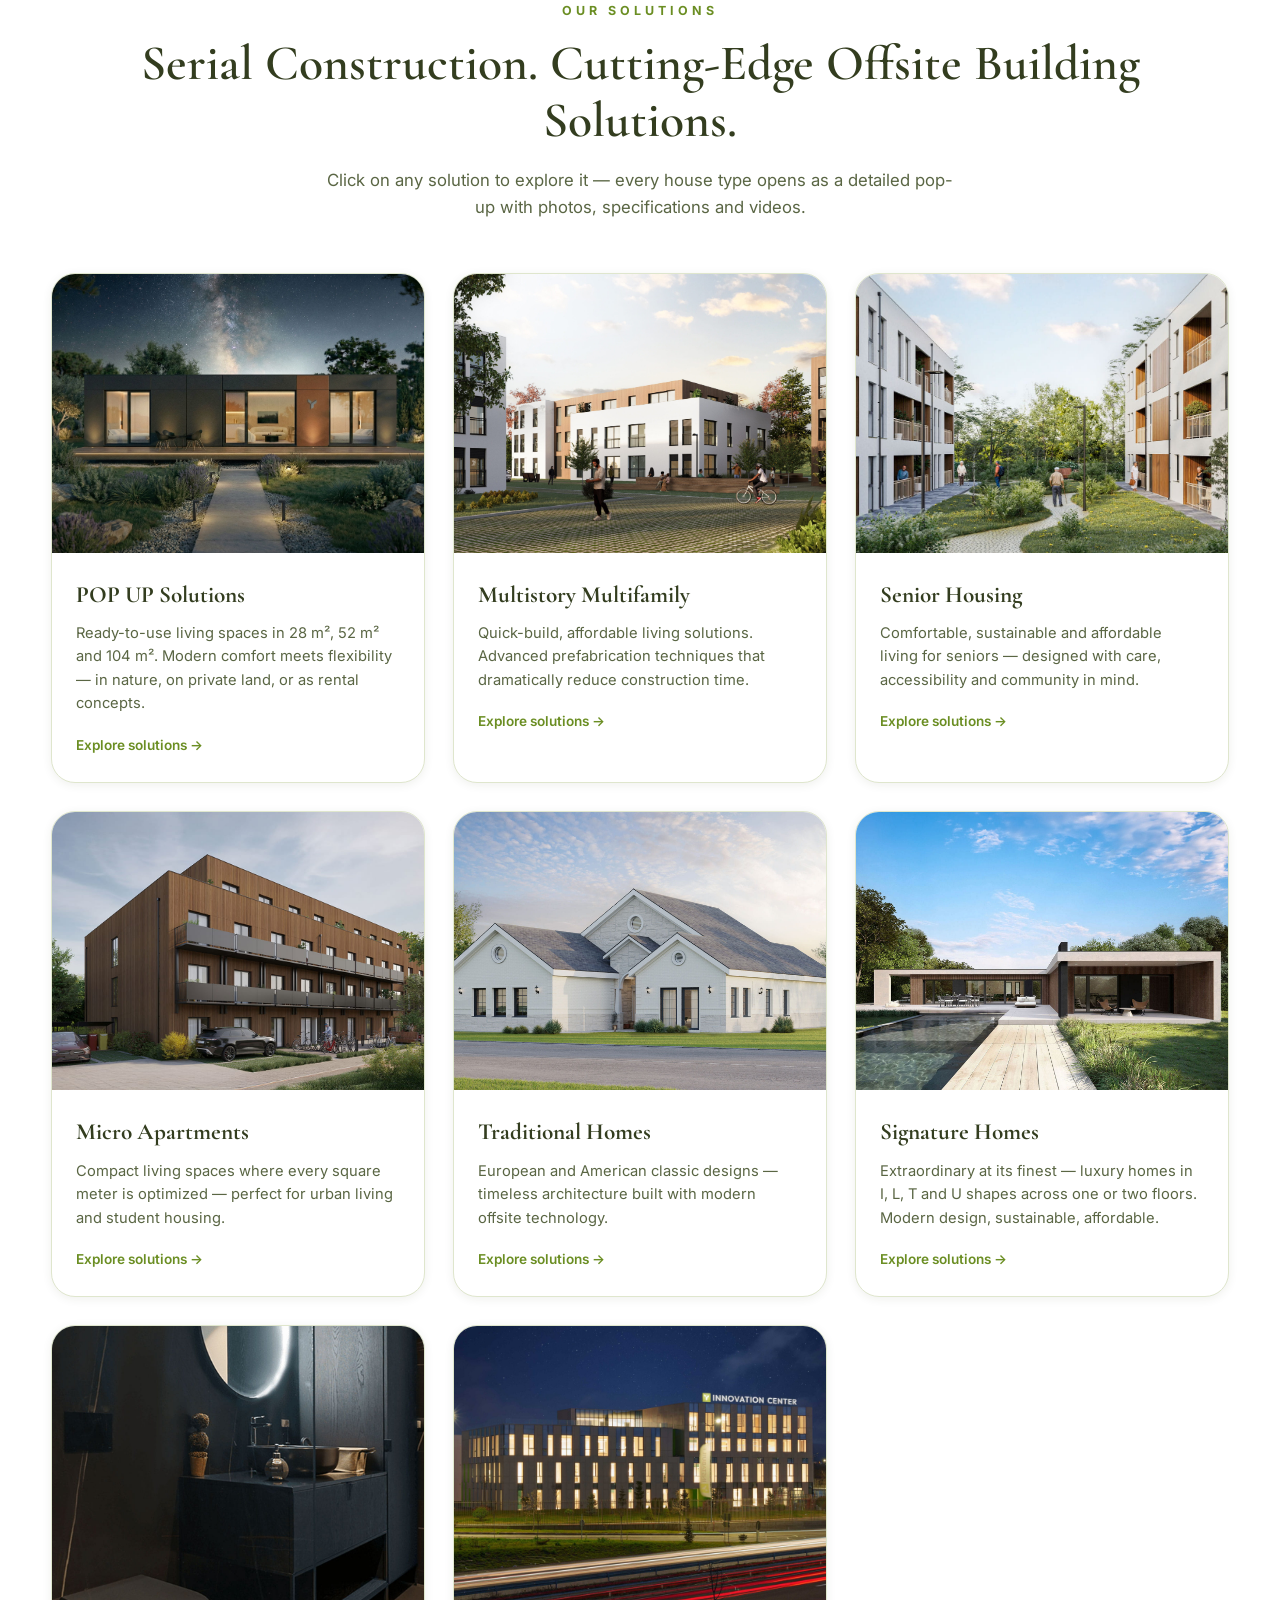
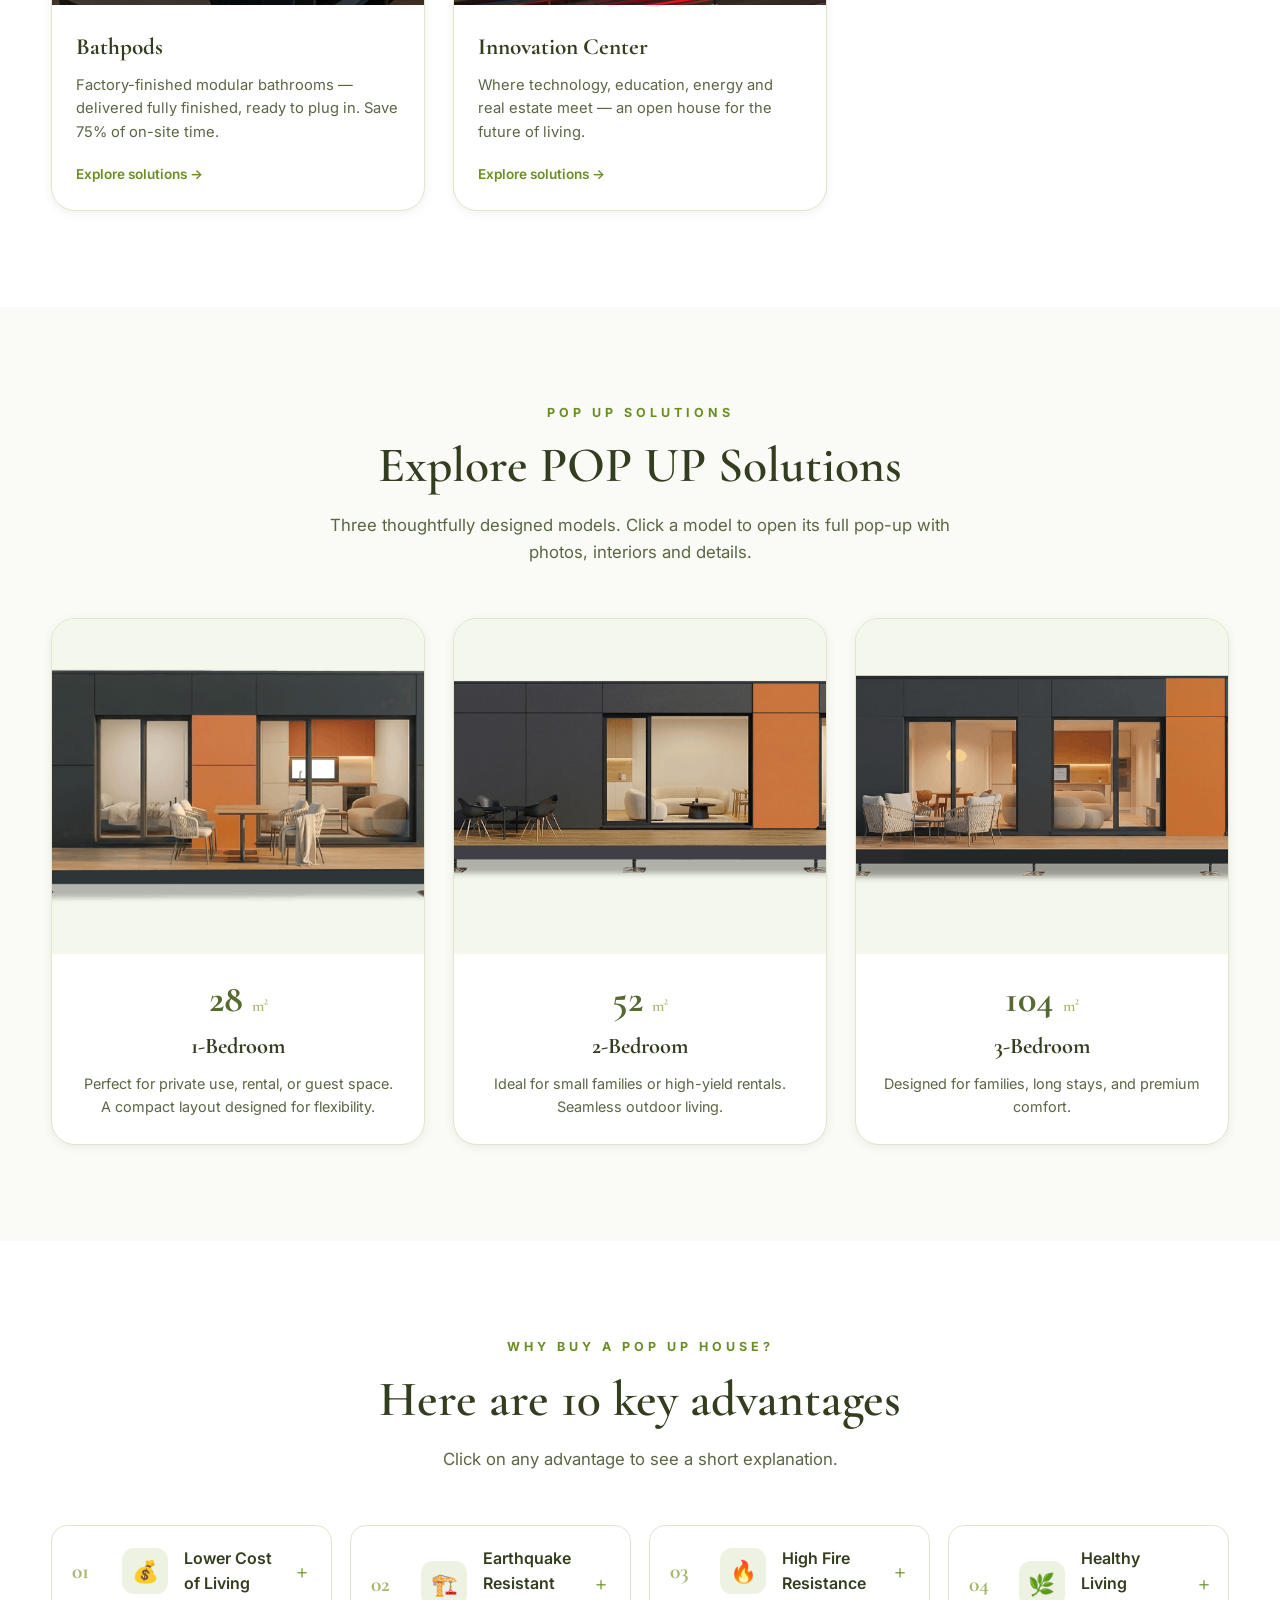
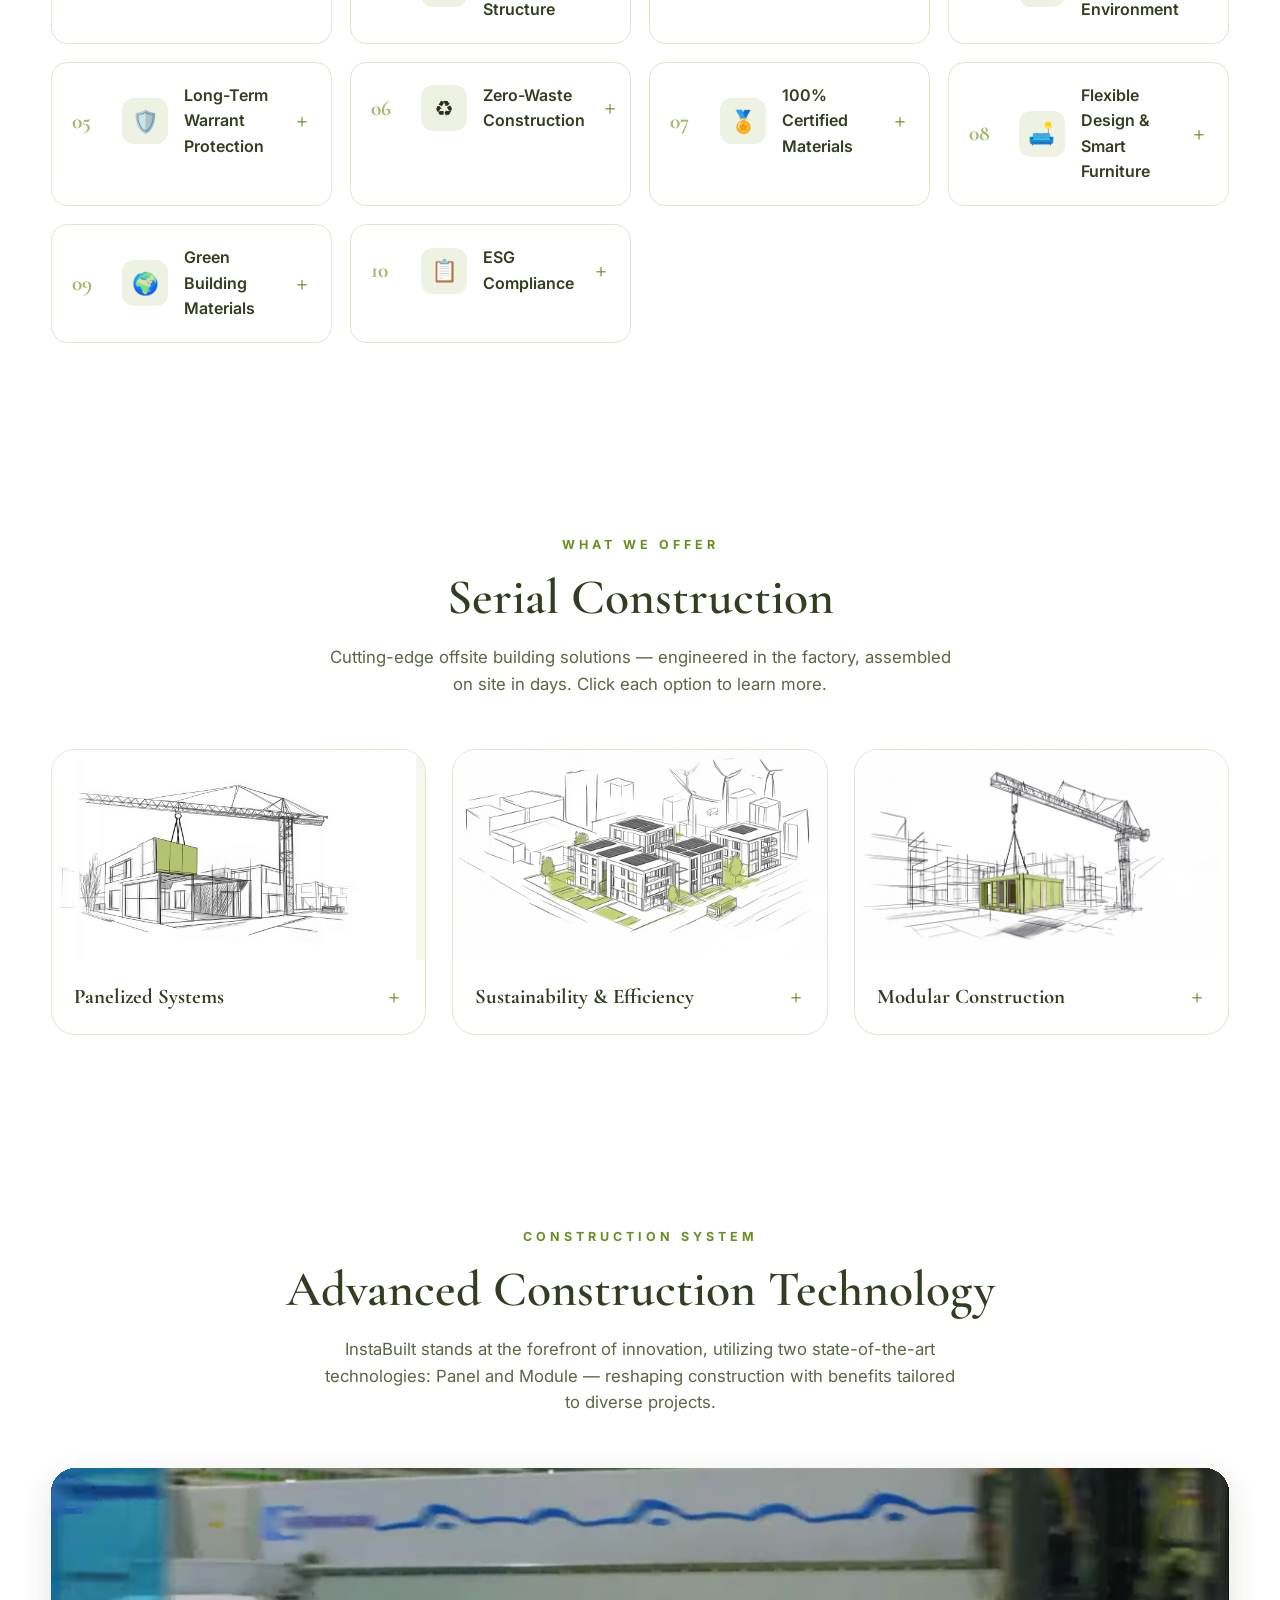
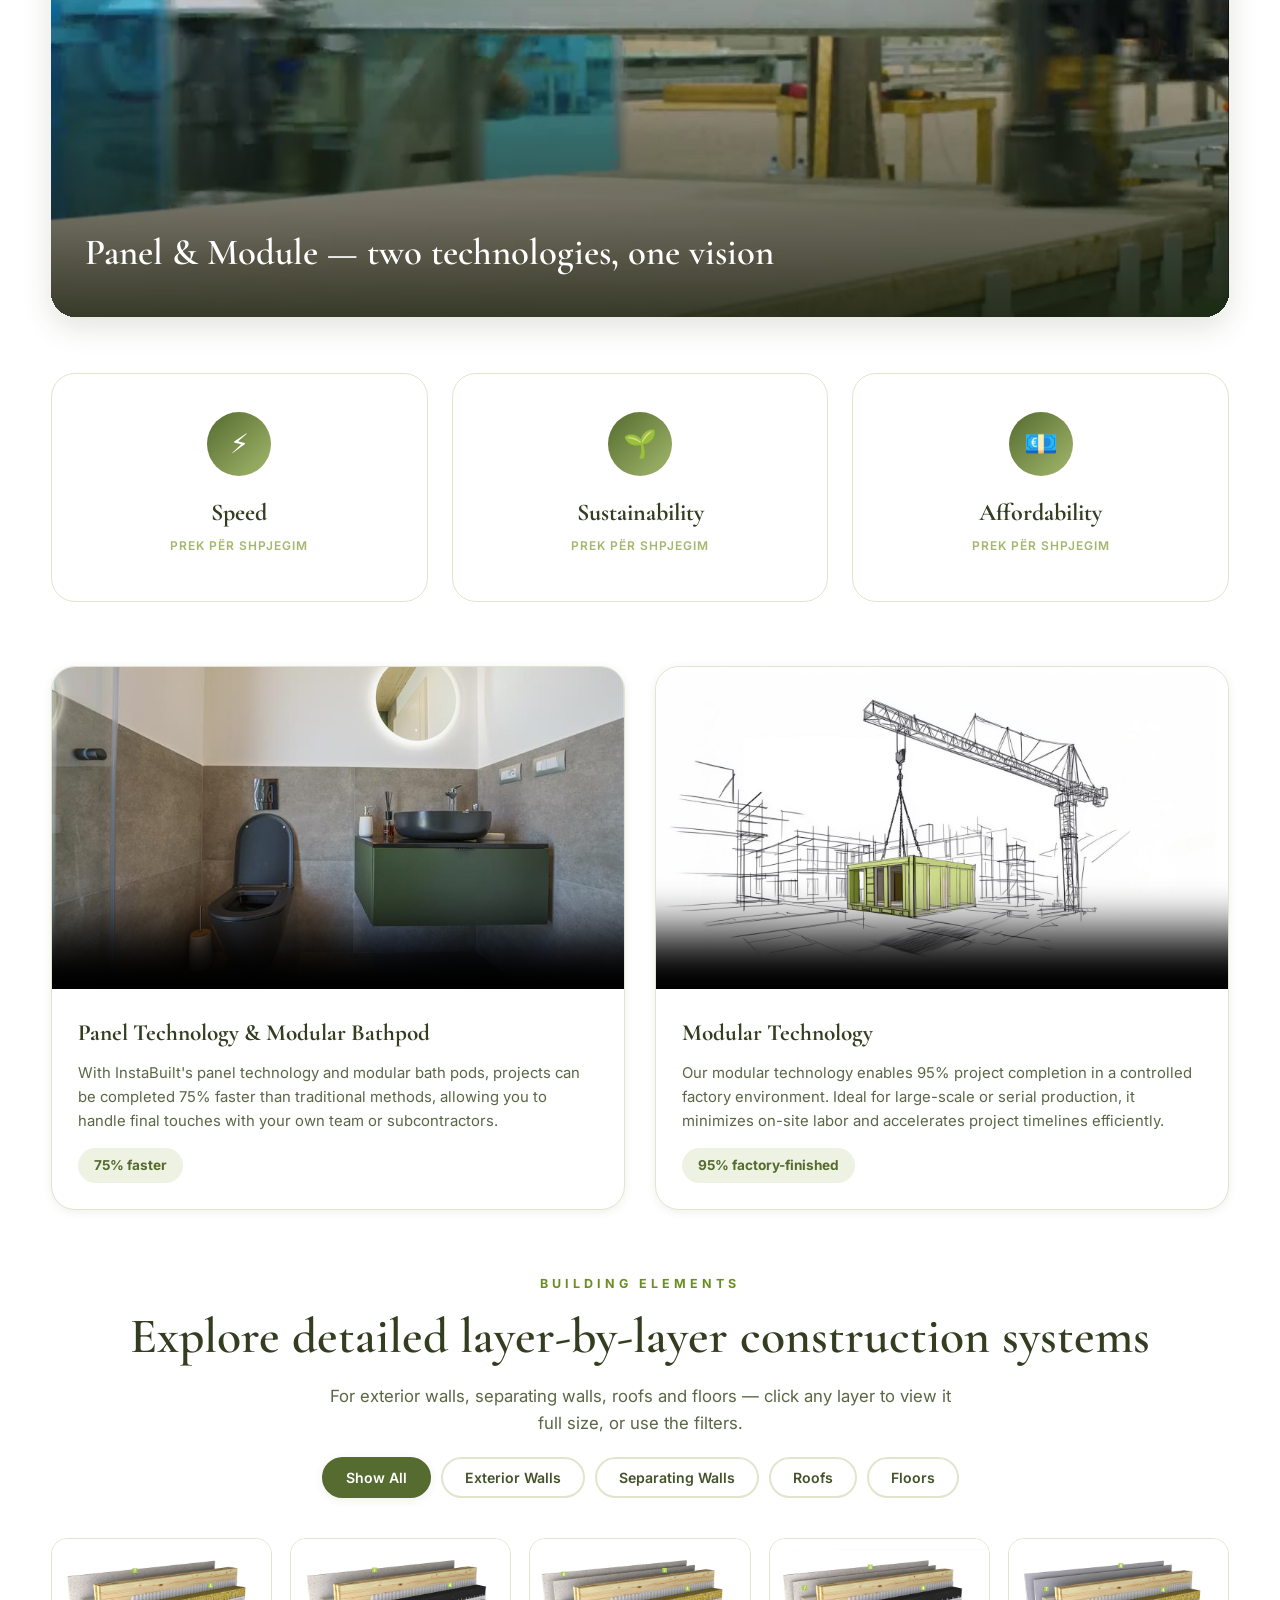
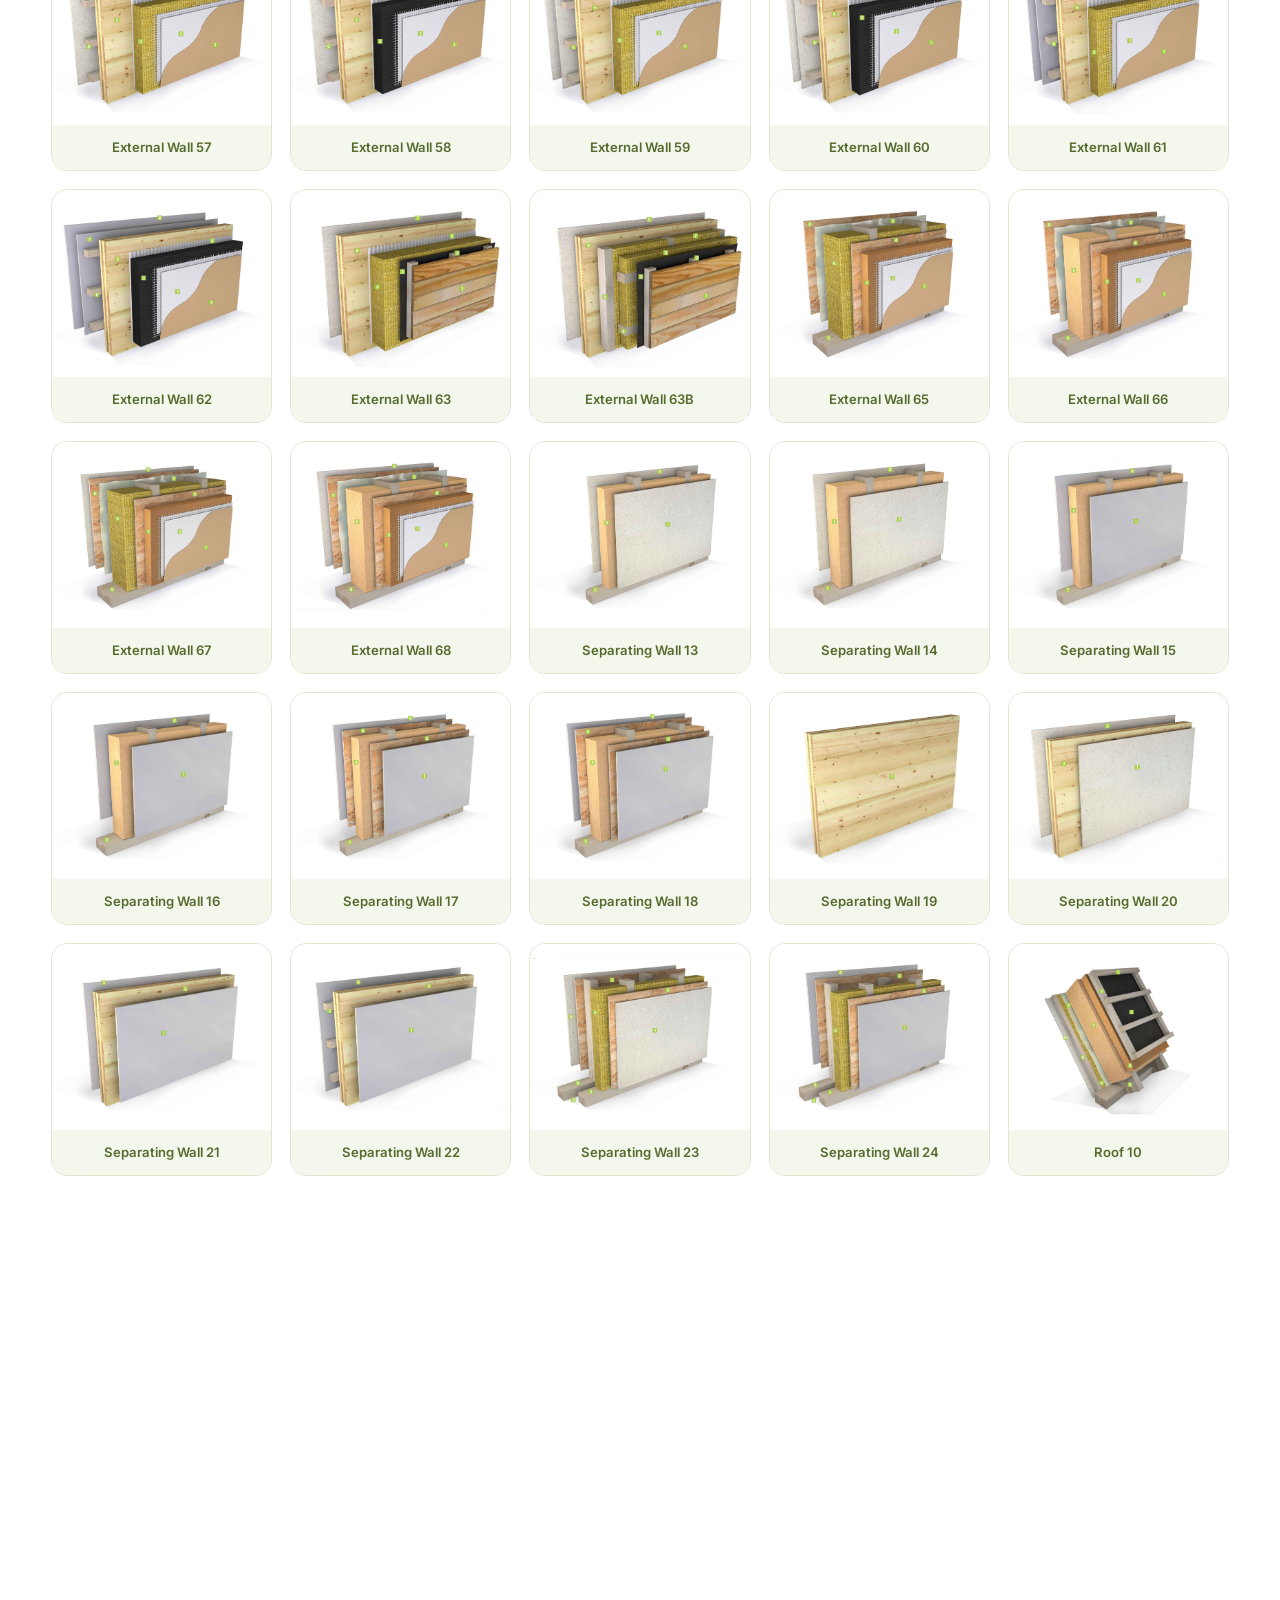
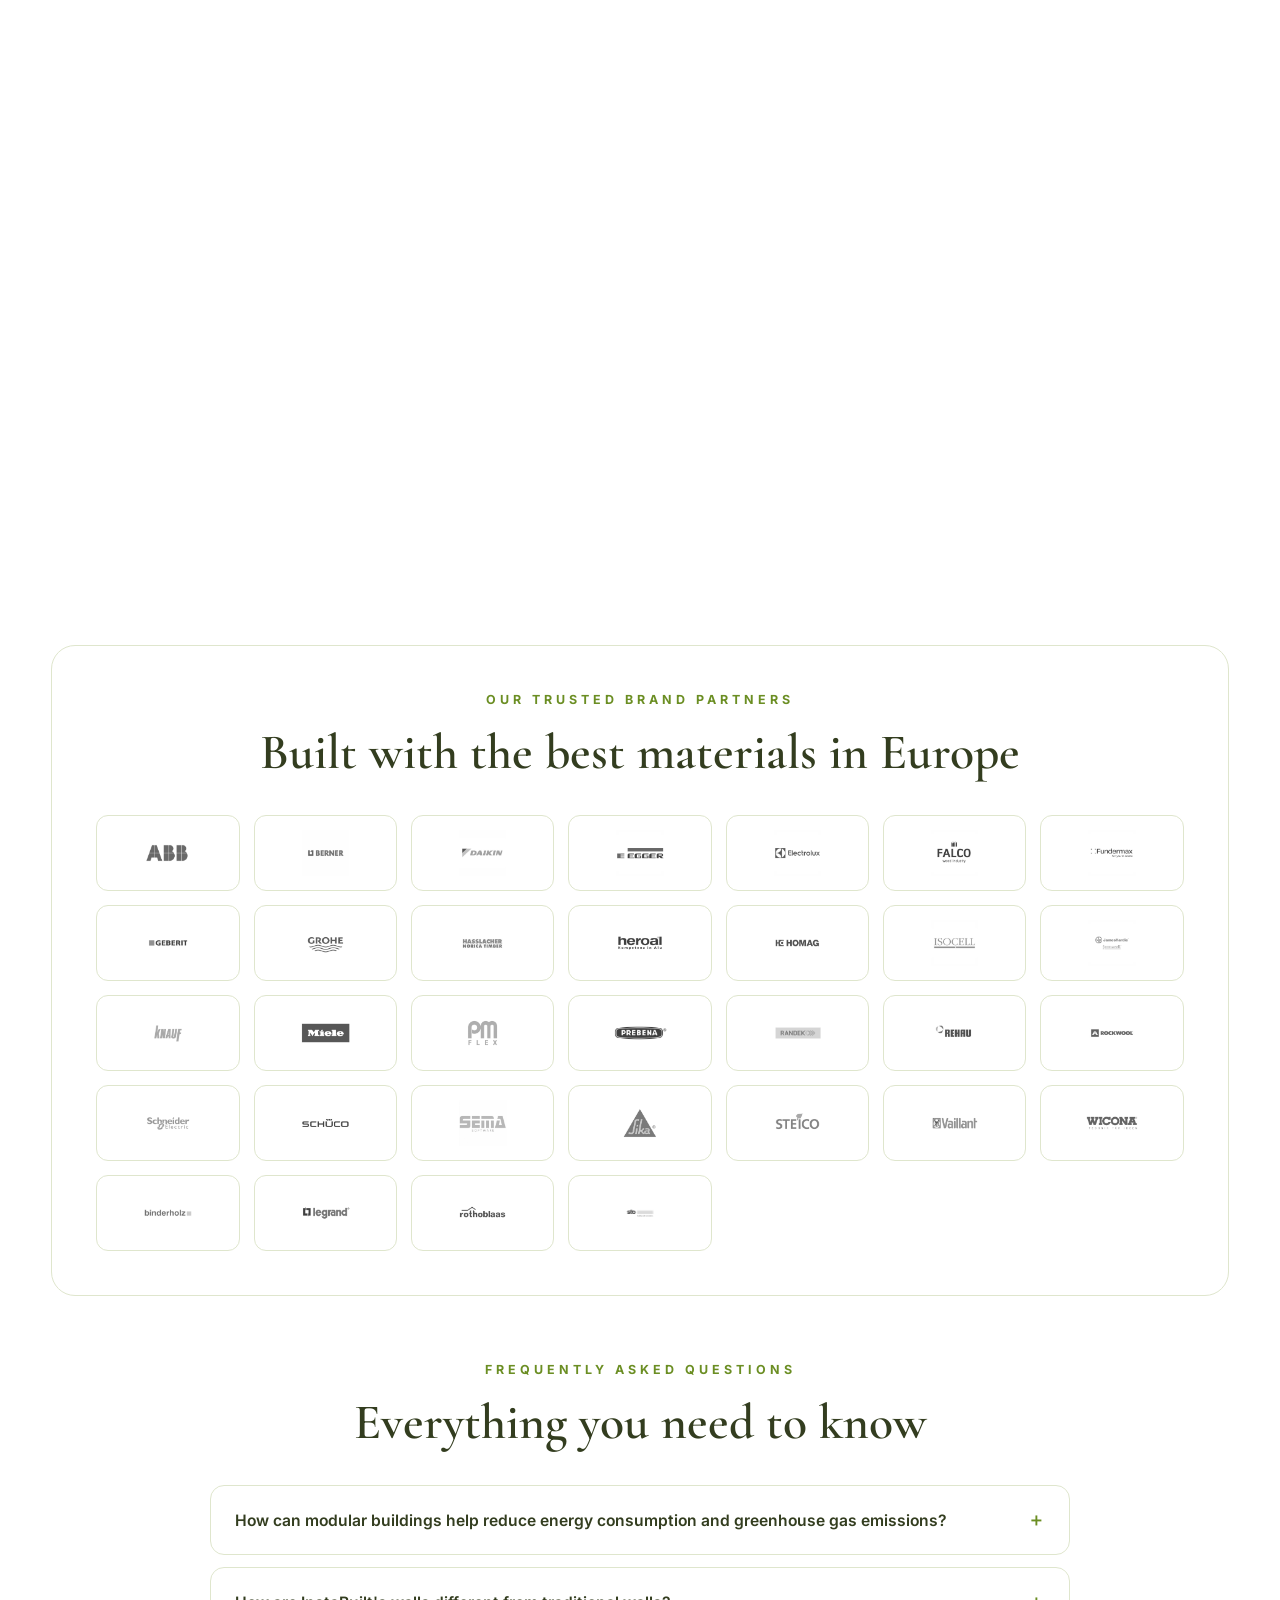
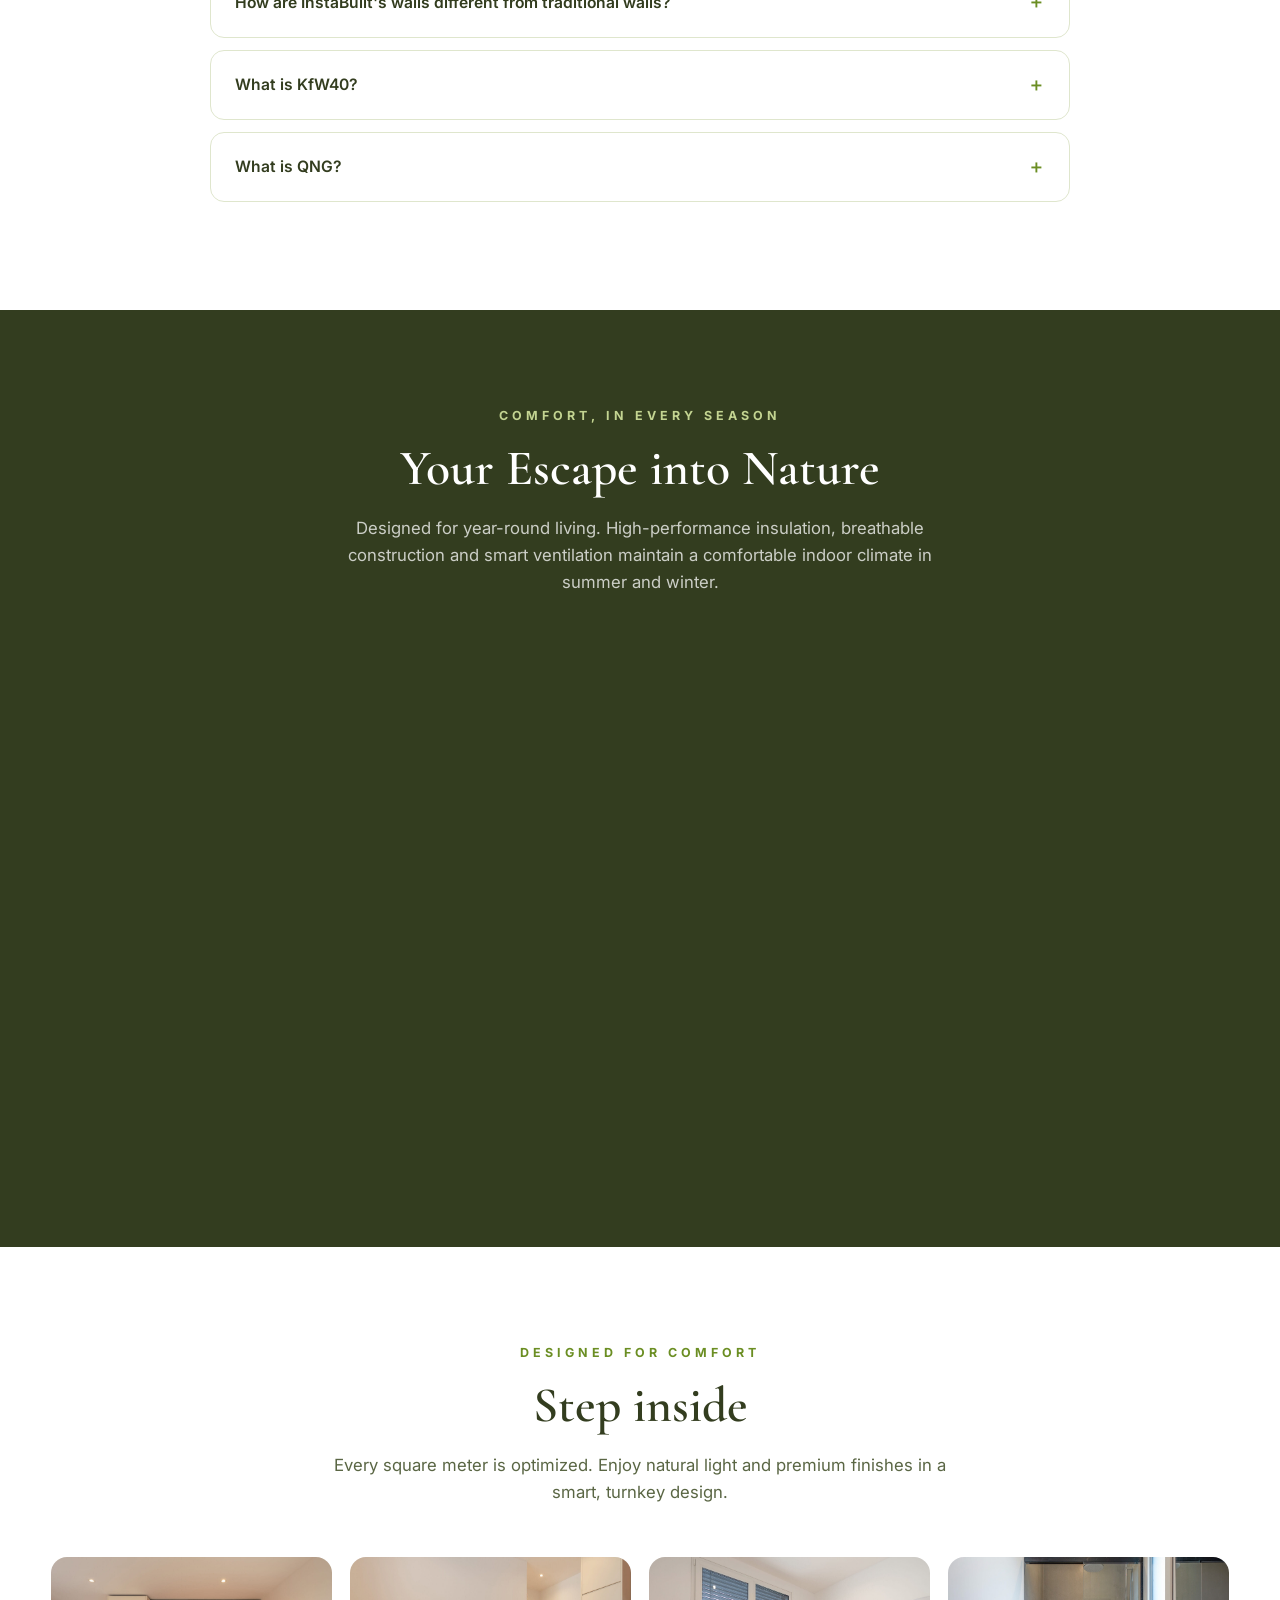
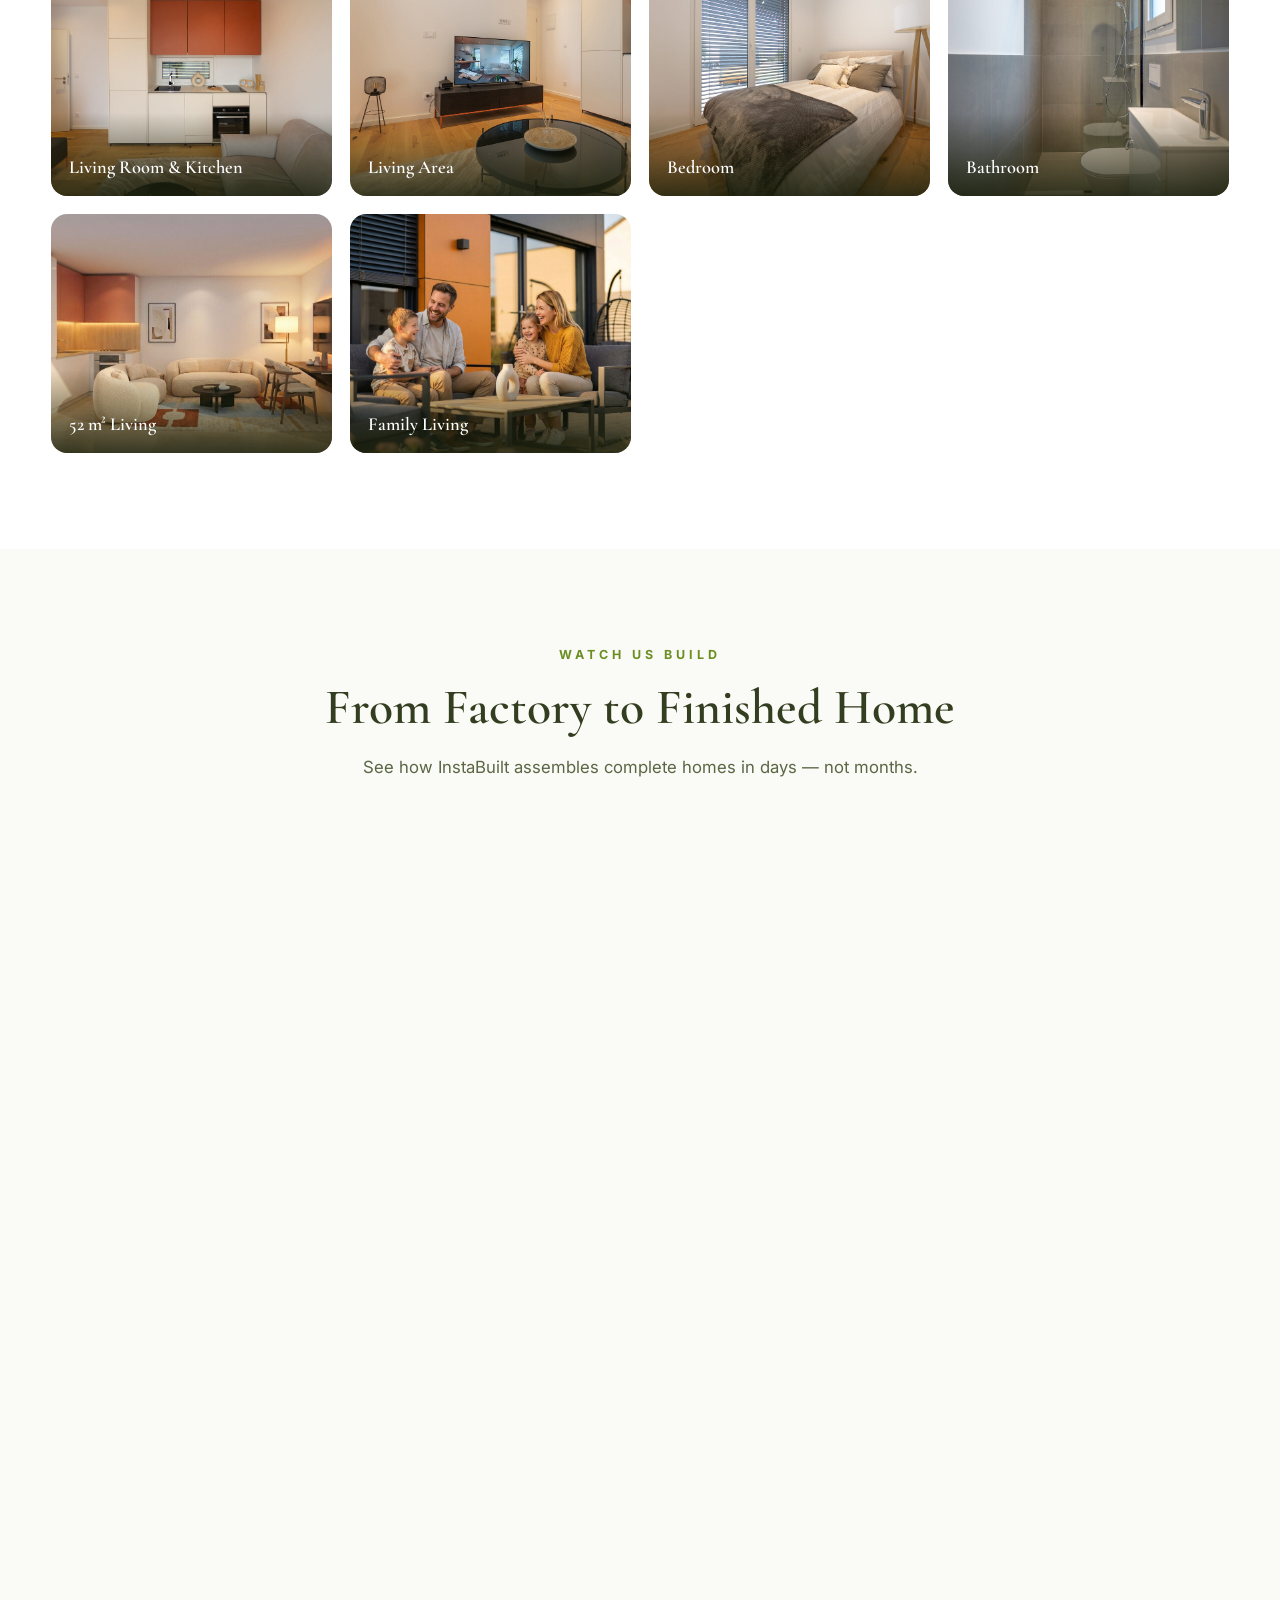
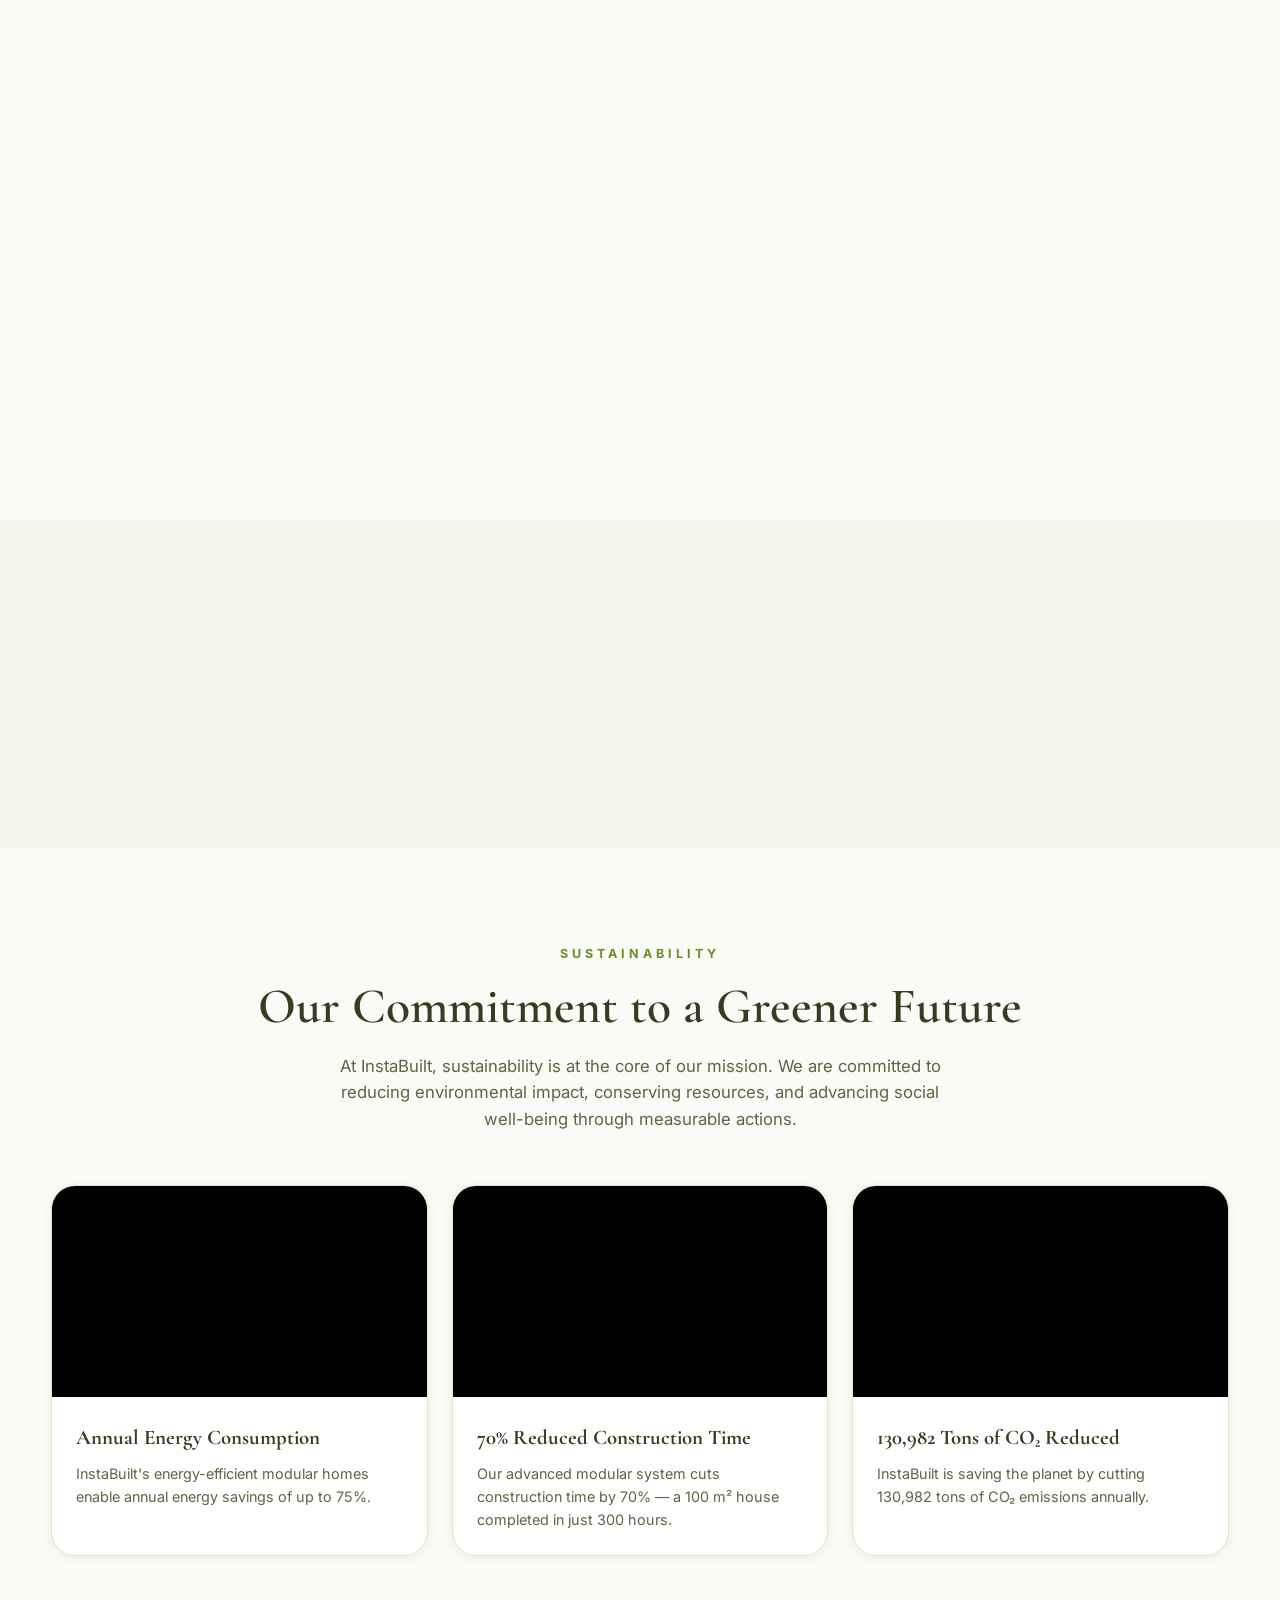
==== commit e5230a69: "s" ====
--- a/index.html
+++ b/index.html
@@ -82,6 +82,30 @@
   <div class="scroll-hint">Scroll</div>
 </section>
 
+<!-- ================= HOME GALLERY (3 FOTO) ================= -->
+<section class="section home-gallery-section">
+  <div class="container">
+    <div class="section-head center reveal">
+      <p class="section-label">Our Projects</p>
+      <h2 class="section-title">Built with InstaBuilt</h2>
+    </div>
+    <div class="home-gallery">
+      <figure class="home-gallery-item reveal">
+        <img src="images/home/instabuilt-signature-home.jpg" alt="Signature Home" loading="lazy">
+        <figcaption>Signature Homes</figcaption>
+      </figure>
+      <figure class="home-gallery-item reveal reveal-d1">
+        <img src="images/home/traditional-design.jpg" alt="Traditional Home" loading="lazy">
+        <figcaption>Traditional Homes</figcaption>
+      </figure>
+      <figure class="home-gallery-item reveal reveal-d2">
+        <img src="images/home/multistory-multifamily.jpg" alt="Multistory Multifamily" loading="lazy">
+        <figcaption>Multistory Multifamily</figcaption>
+      </figure>
+    </div>
+  </div>
+</section>
+
 <!-- ================= SOLUTIONS (HOUSE TYPES → POPUPS) ================= -->
 <section class="section" id="solutions">
   <div class="container">
--- a/css/pages.css
+++ b/css/pages.css
@@ -4,26 +4,27 @@
 
 [id] { scroll-margin-top: 92px; }
 
-/* ---------- Page hero banner ---------- */
+/* ---------- Page hero banner (tekst majtas + foto djathtas) ---------- */
 .page-hero {
   position: relative;
-  min-height: 56vh;
-  display: flex;
-  align-items: flex-end;
   padding: 150px 0 70px;
-  overflow: hidden;
-  background: linear-gradient(120deg, #2b3319, #44522a 55%, #6b8e23);
+  background: linear-gradient(135deg, #2b3319, #44522a 60%, #6b8e23);
+  color: #fff;
 }
-.page-hero .page-hero-bg {
-  position: absolute; inset: 0;
-  background-size: cover; background-position: center;
-  opacity: 0.32;
+.page-hero-inner {
+  display: grid;
+  grid-template-columns: 1fr 1fr;
+  gap: 48px;
+  align-items: center;
 }
-.page-hero::after {
-  content: ''; position: absolute; inset: 0;
-  background: linear-gradient(180deg, rgba(27,33,14,0.55), rgba(27,33,14,0.28));
+.page-hero-text { position: relative; z-index: 2; }
+.page-hero-media { position: relative; z-index: 2; }
+.page-hero-media img {
+  width: 100%;
+  border-radius: 20px;
+  box-shadow: 0 30px 70px rgba(0,0,0,0.4);
+  display: block;
 }
-.page-hero .container { position: relative; z-index: 2; color: #fff; }
 .page-hero-kicker {
   text-transform: uppercase; letter-spacing: 5px; font-size: 0.8rem;
   color: var(--olive-lighter); margin-bottom: 14px; font-weight: 600;
@@ -33,6 +34,43 @@
   font-weight: 600; line-height: 1.05; max-width: 820px;
 }
 .page-hero p { max-width: 640px; color: rgba(255,255,255,0.9); margin-top: 16px; font-size: 1.05rem; }
+@media (max-width: 860px) {
+  .page-hero-inner { grid-template-columns: 1fr; }
+  .page-hero-media img { max-height: 420px; object-fit: cover; }
+}
+
+/* ---------- Home gallery (3 foto) ---------- */
+.home-gallery {
+  display: grid;
+  grid-template-columns: repeat(3, 1fr);
+  gap: 24px;
+}
+.home-gallery-item {
+  position: relative;
+  border-radius: var(--radius-lg);
+  overflow: hidden;
+  box-shadow: var(--shadow-sm);
+  transition: transform 0.35s ease, box-shadow 0.35s ease;
+}
+.home-gallery-item:hover { transform: translateY(-6px); box-shadow: var(--shadow-md); }
+.home-gallery-item img {
+  width: 100%;
+  height: 270px;
+  object-fit: cover;
+  display: block;
+}
+.home-gallery-item figcaption {
+  position: absolute;
+  left: 0; right: 0; bottom: 0;
+  padding: 30px 18px 14px;
+  background: linear-gradient(180deg, transparent, rgba(27,33,14,0.88));
+  color: #fff;
+  font-weight: 600;
+  font-size: 0.95rem;
+}
+@media (max-width: 768px) {
+  .home-gallery { grid-template-columns: 1fr; }
+}
 
 /* ---------- Stats band ---------- */
 .stats-row { display: flex; gap: 48px; flex-wrap: wrap; margin-top: 44px; }
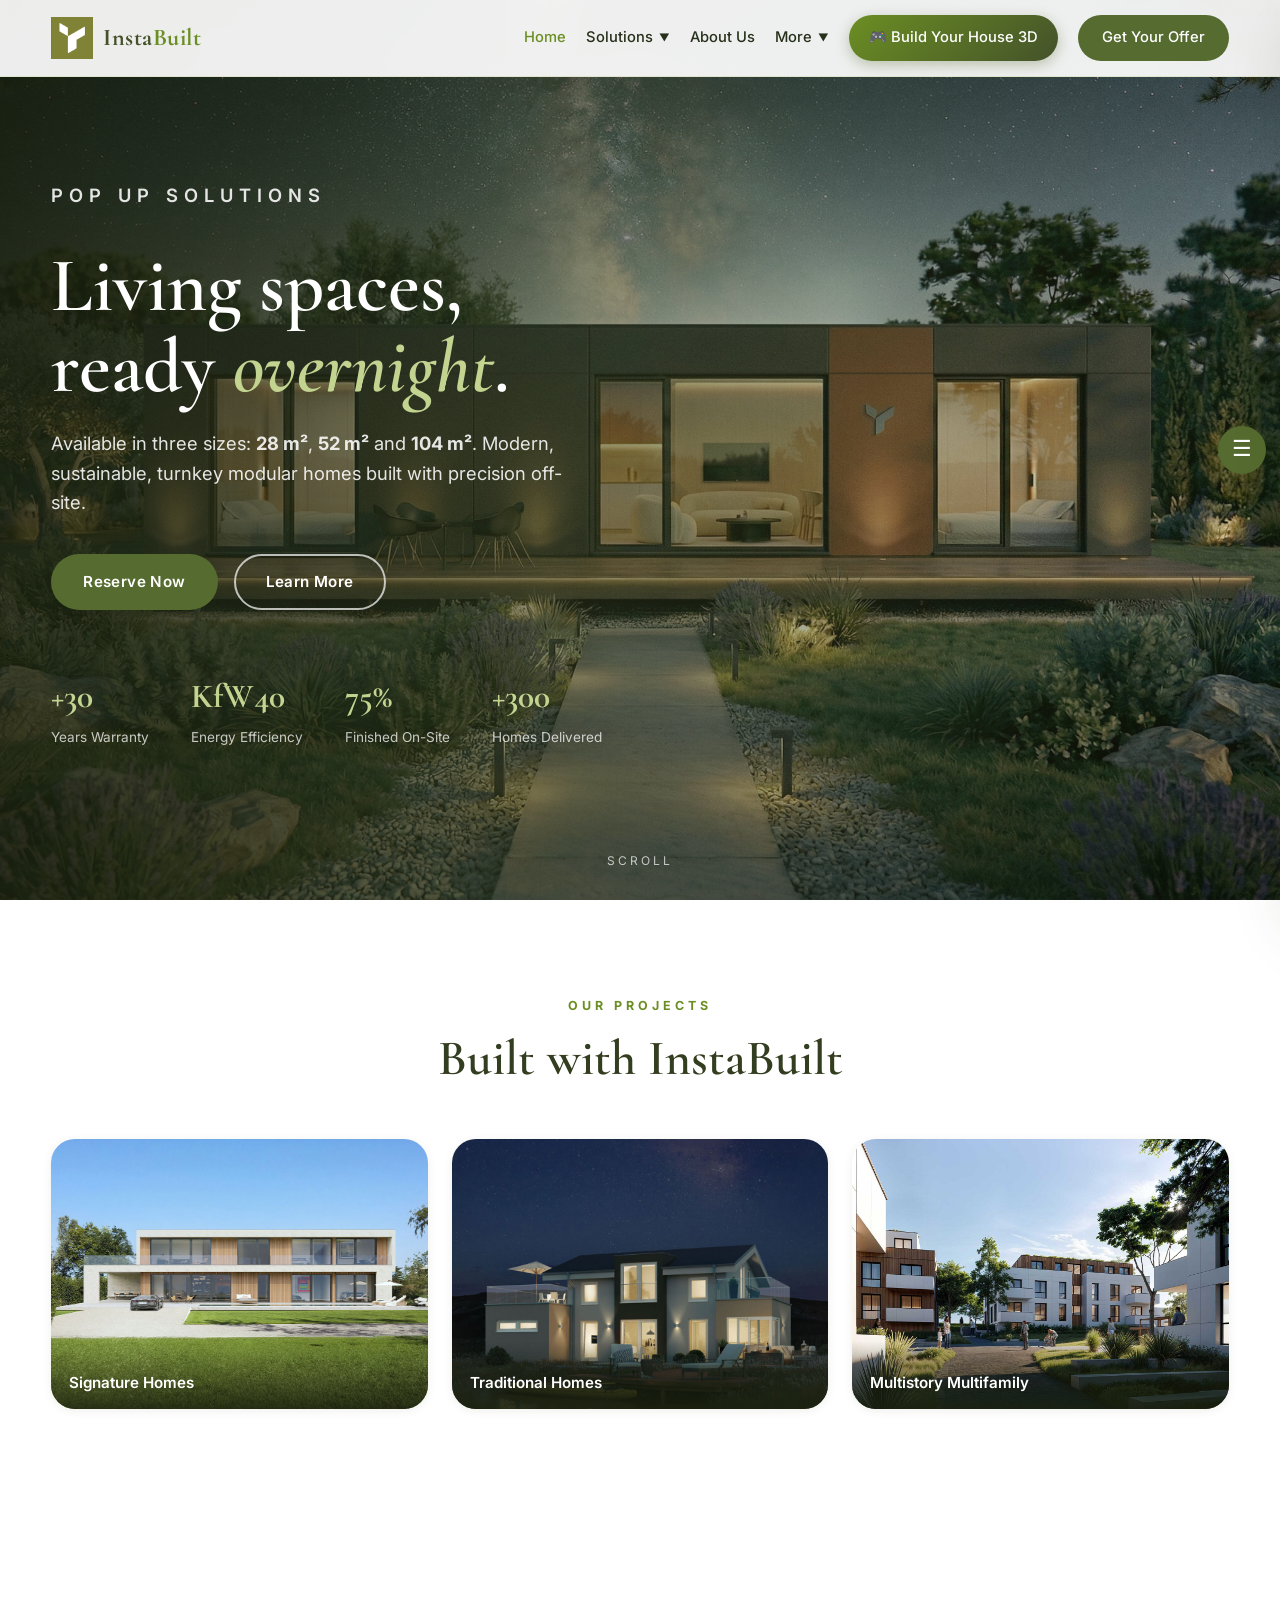
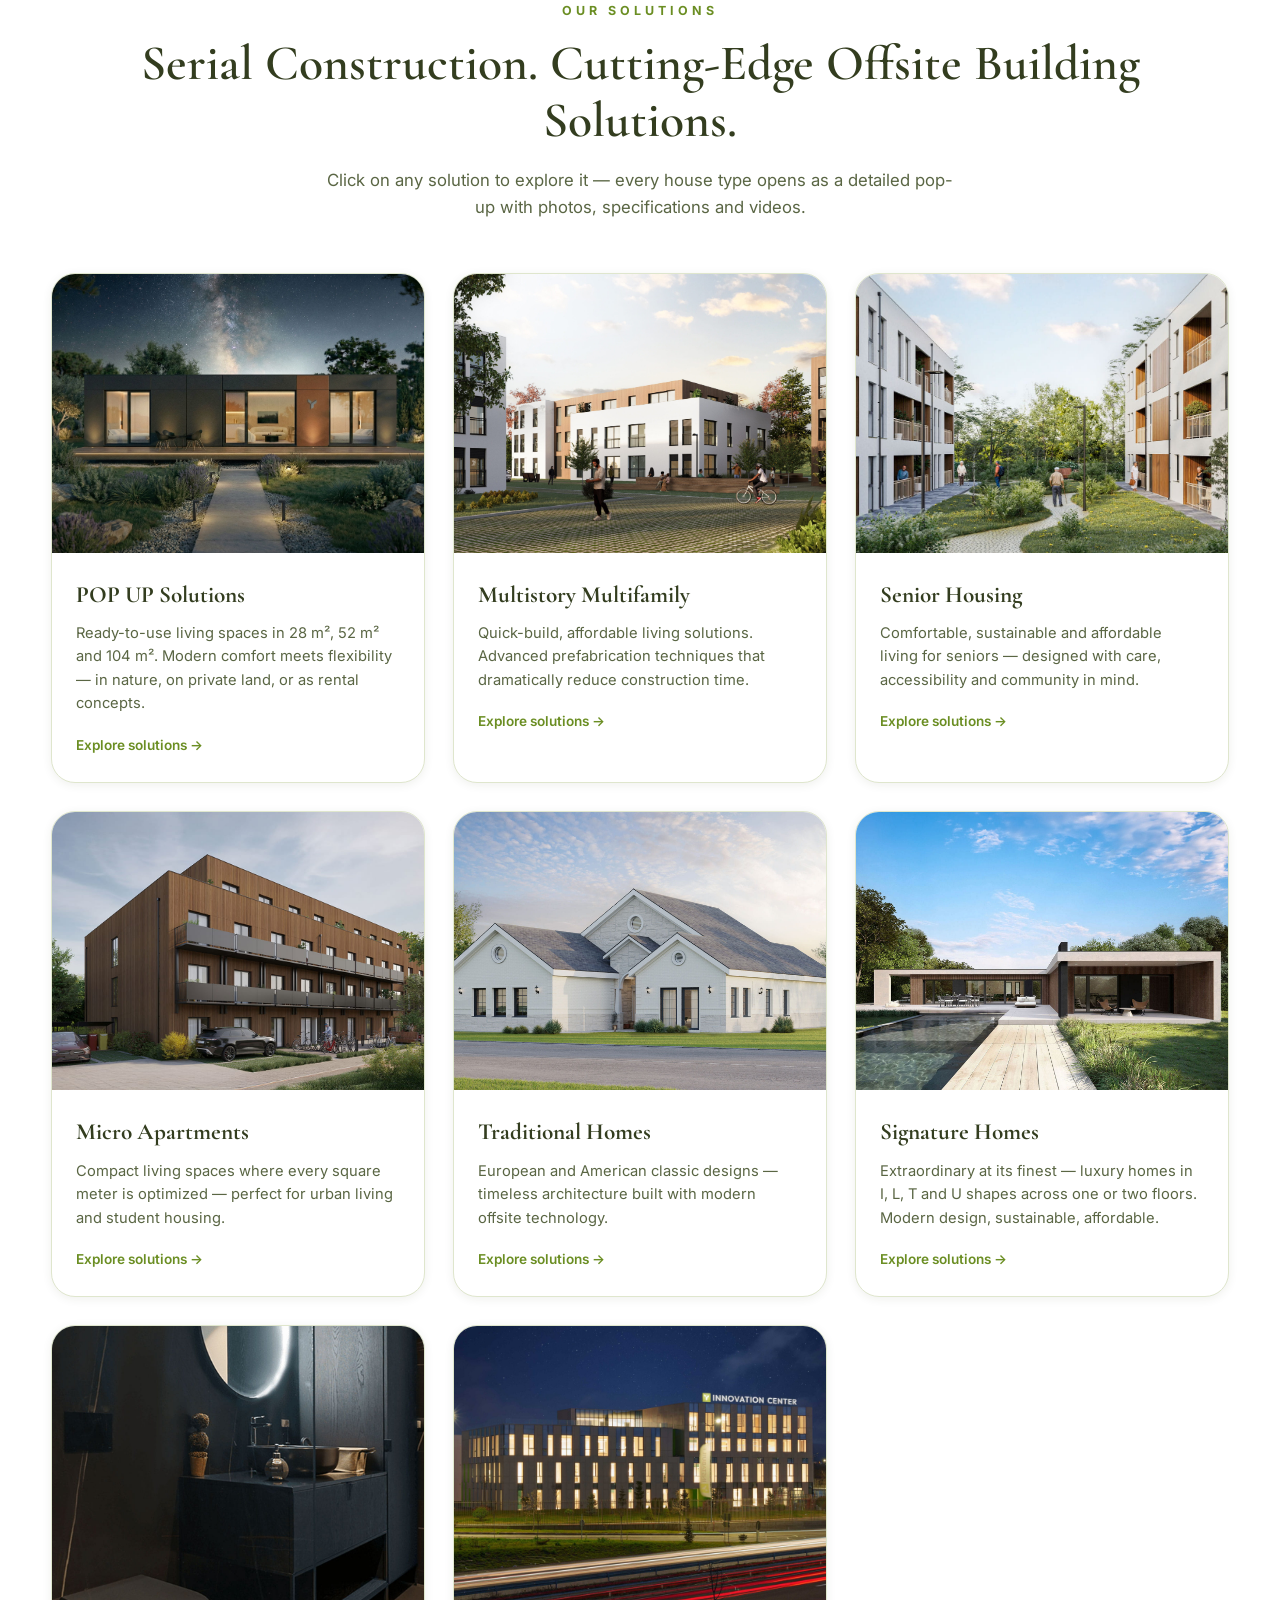
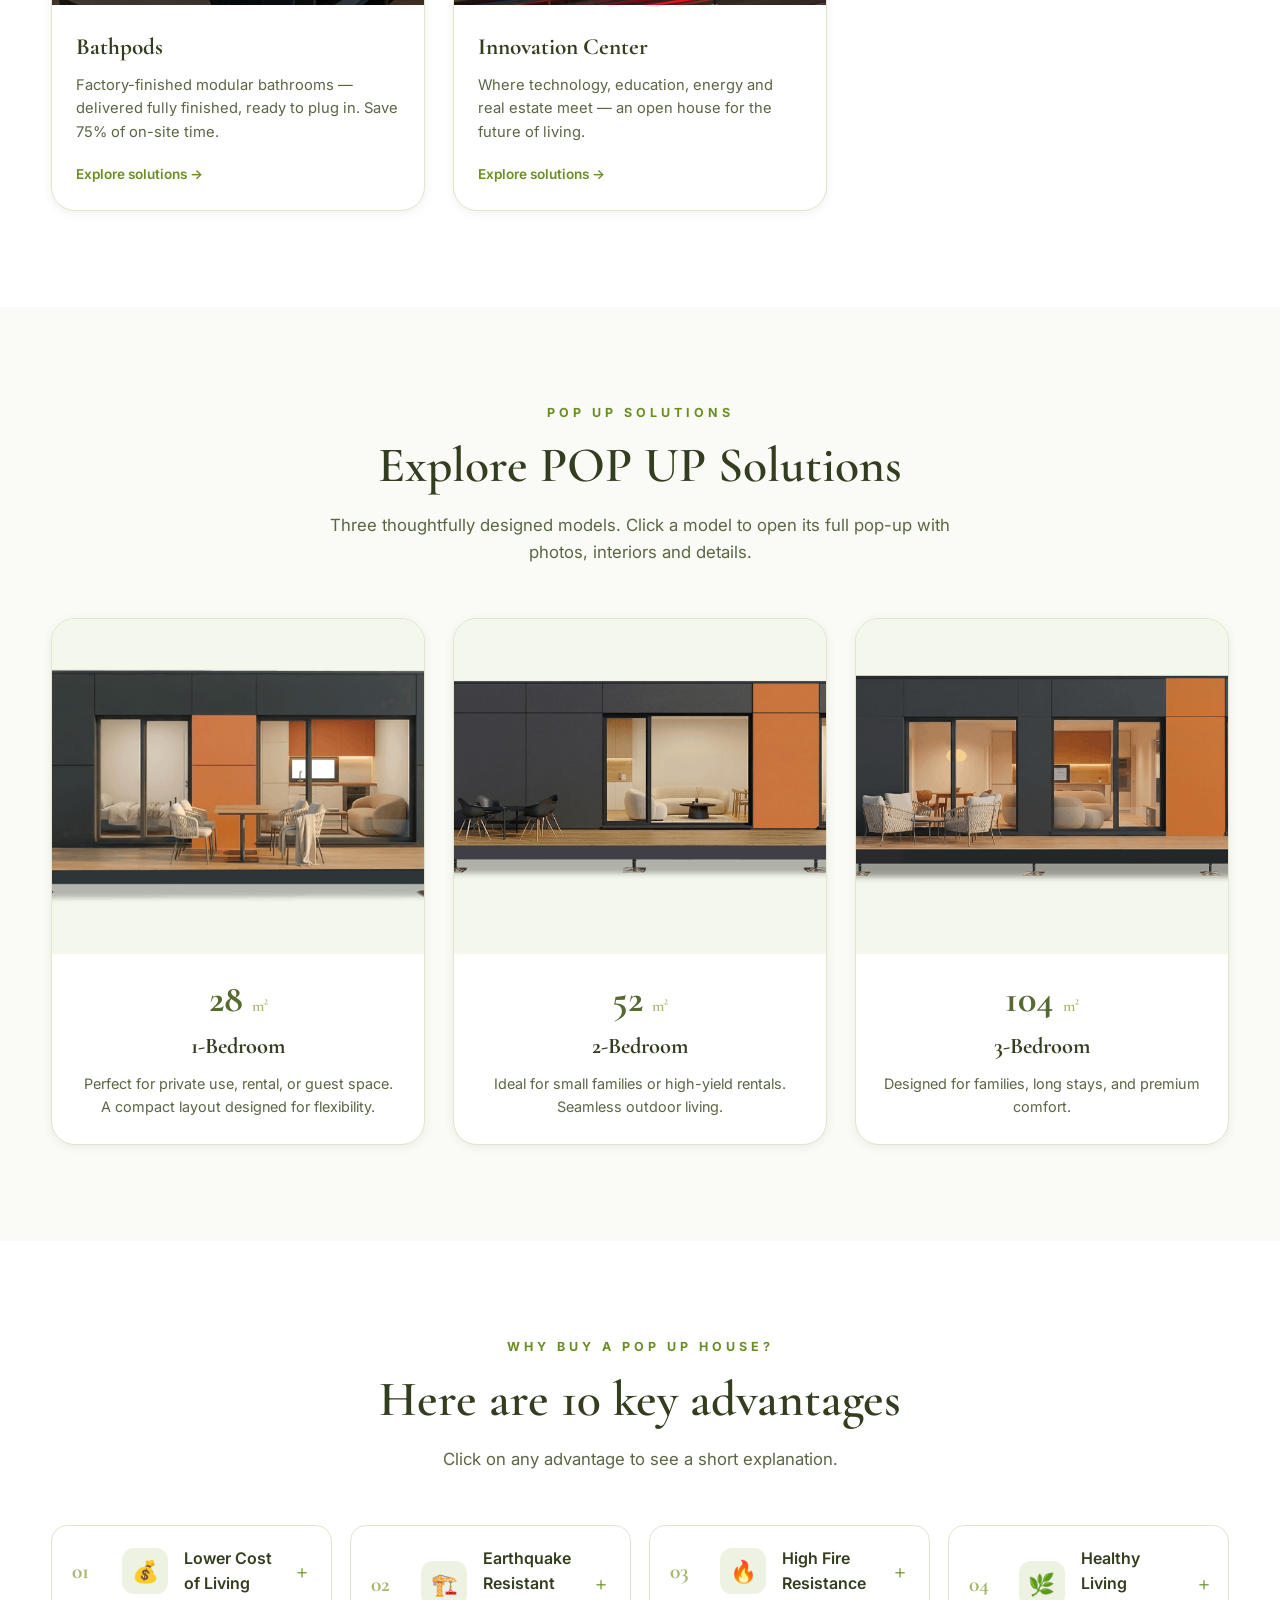
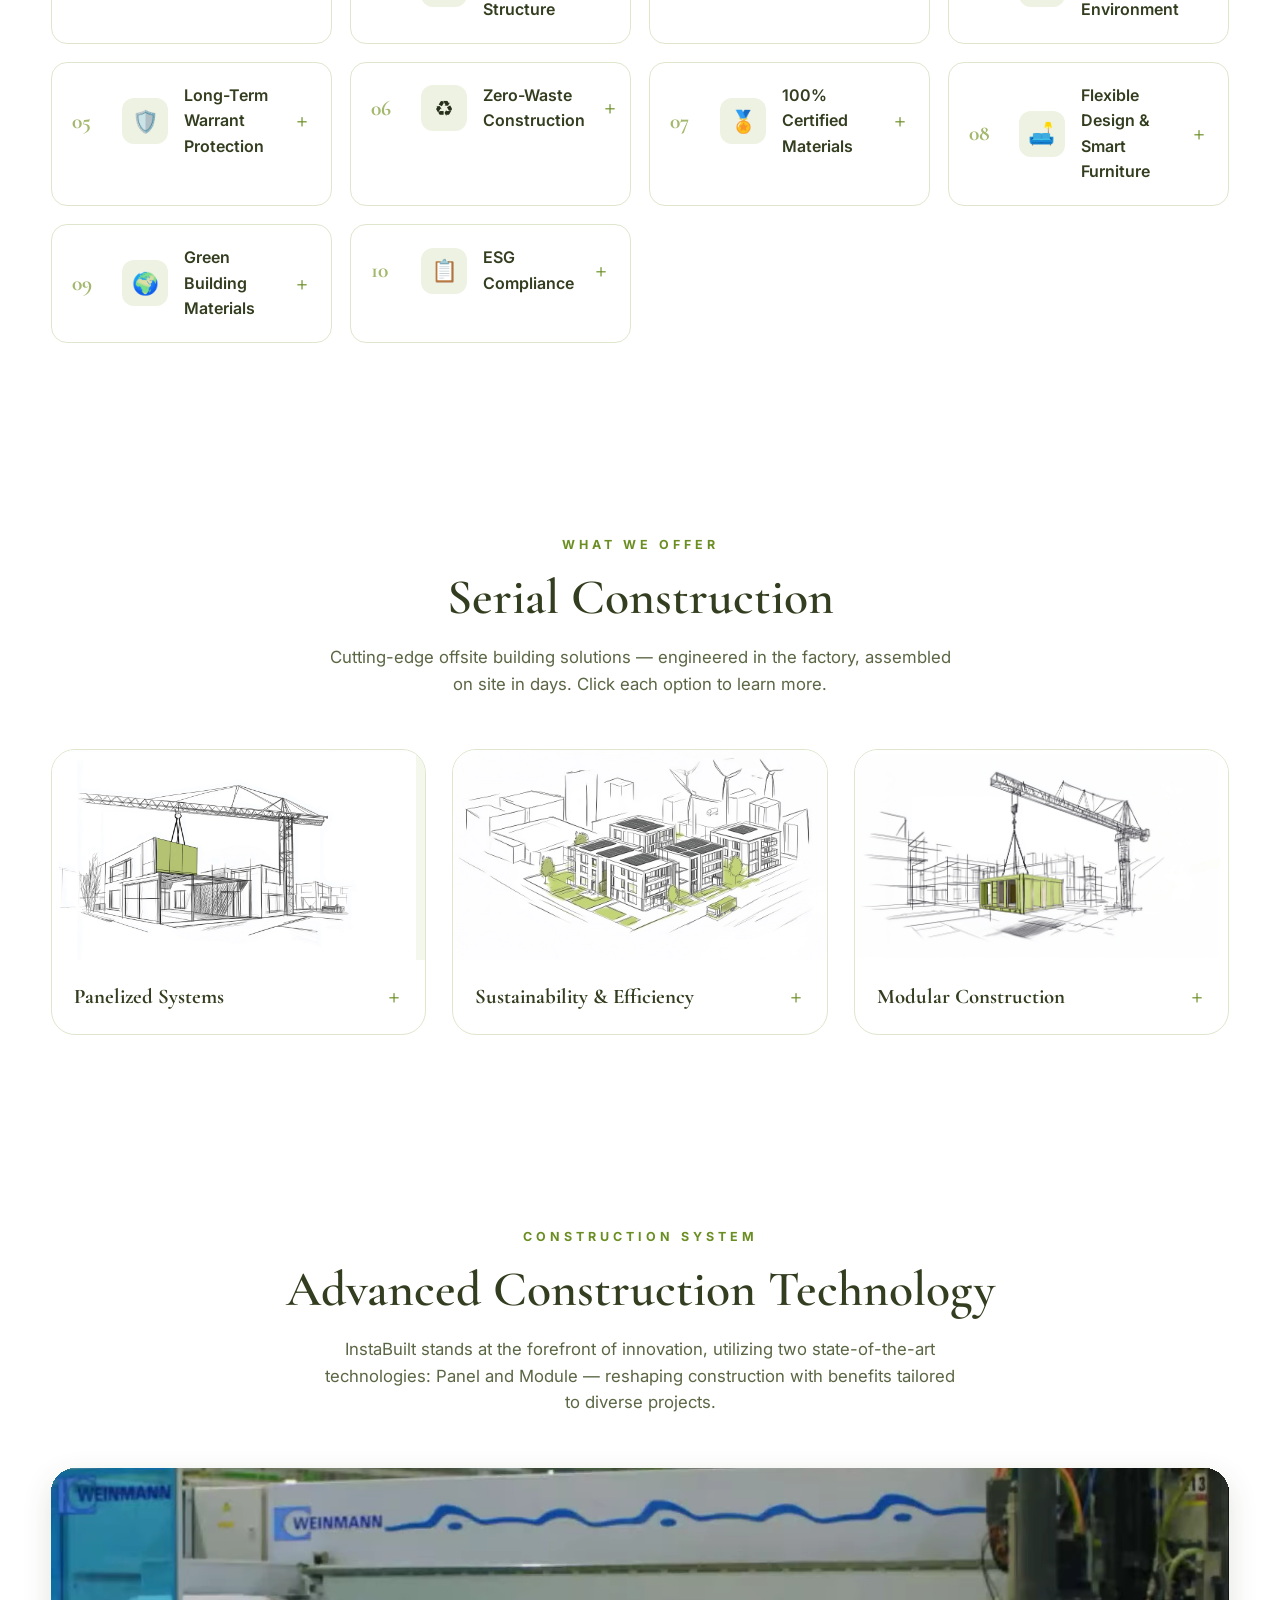
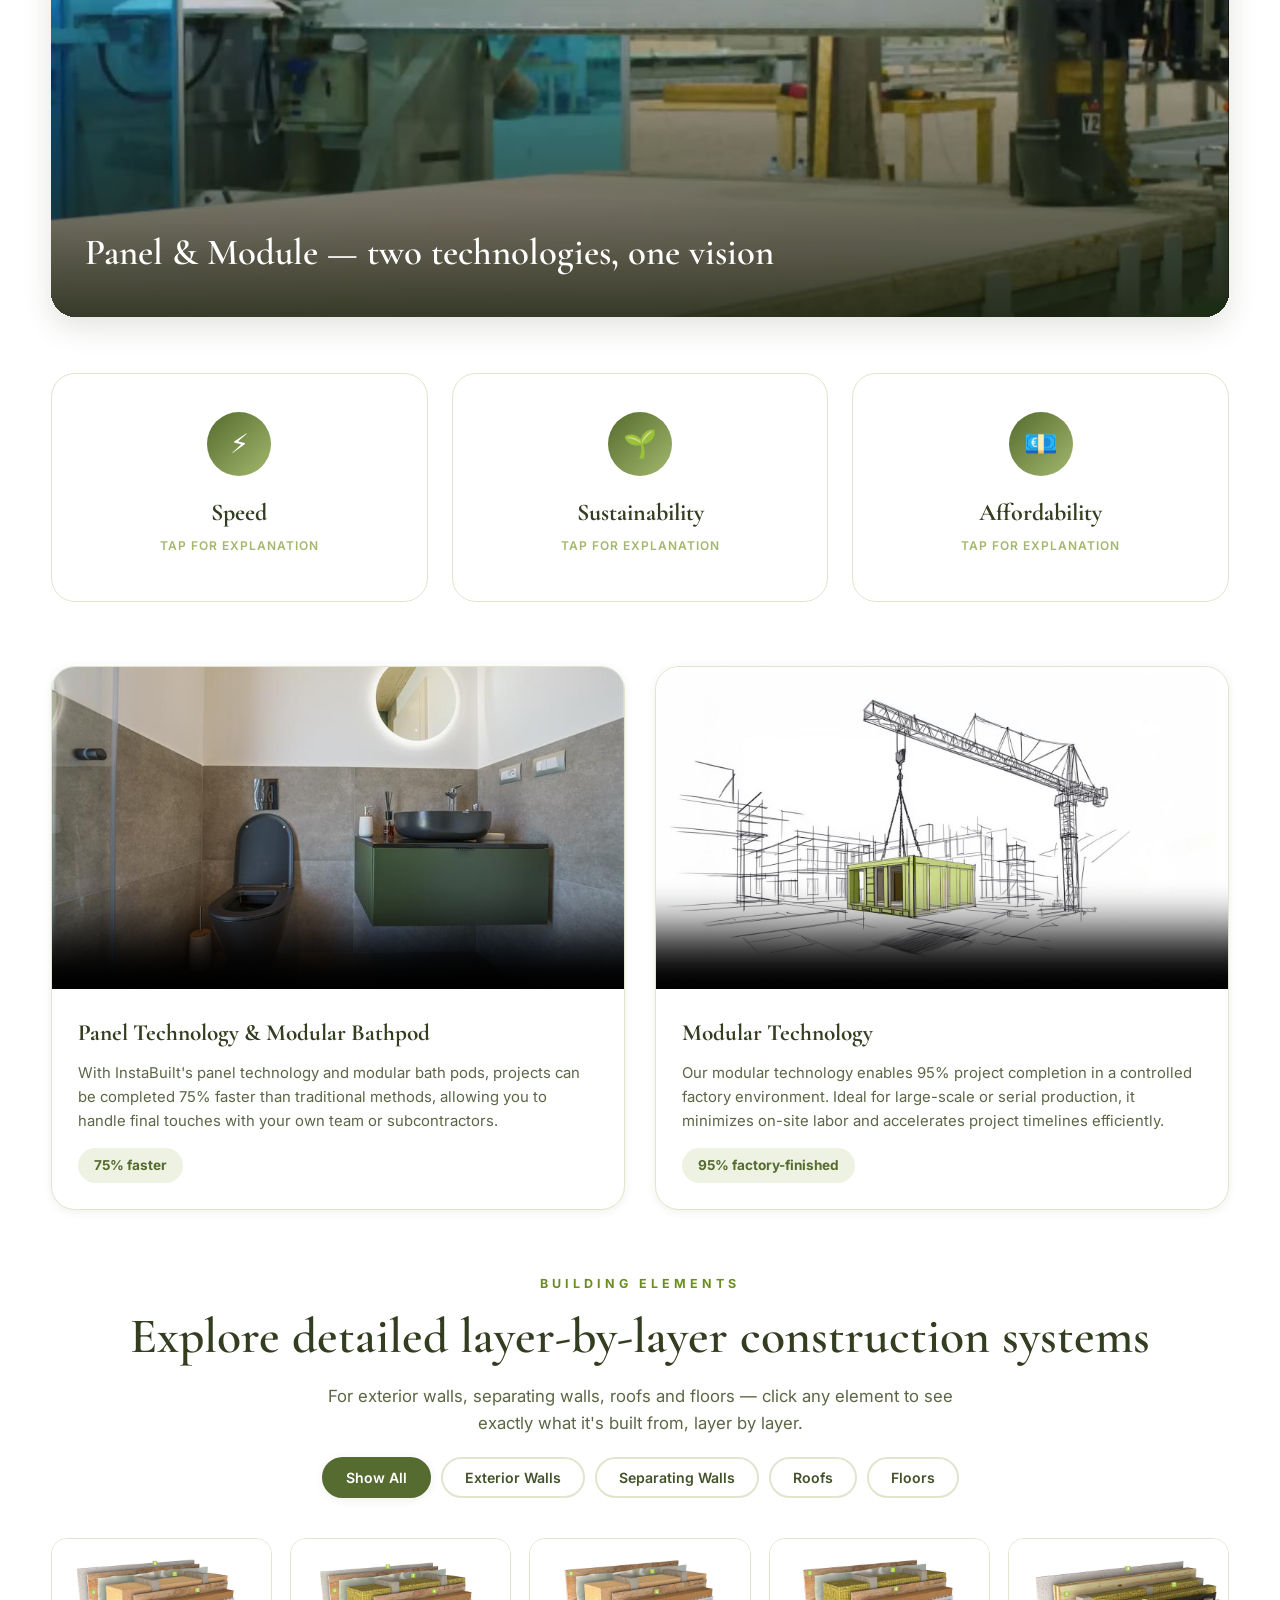
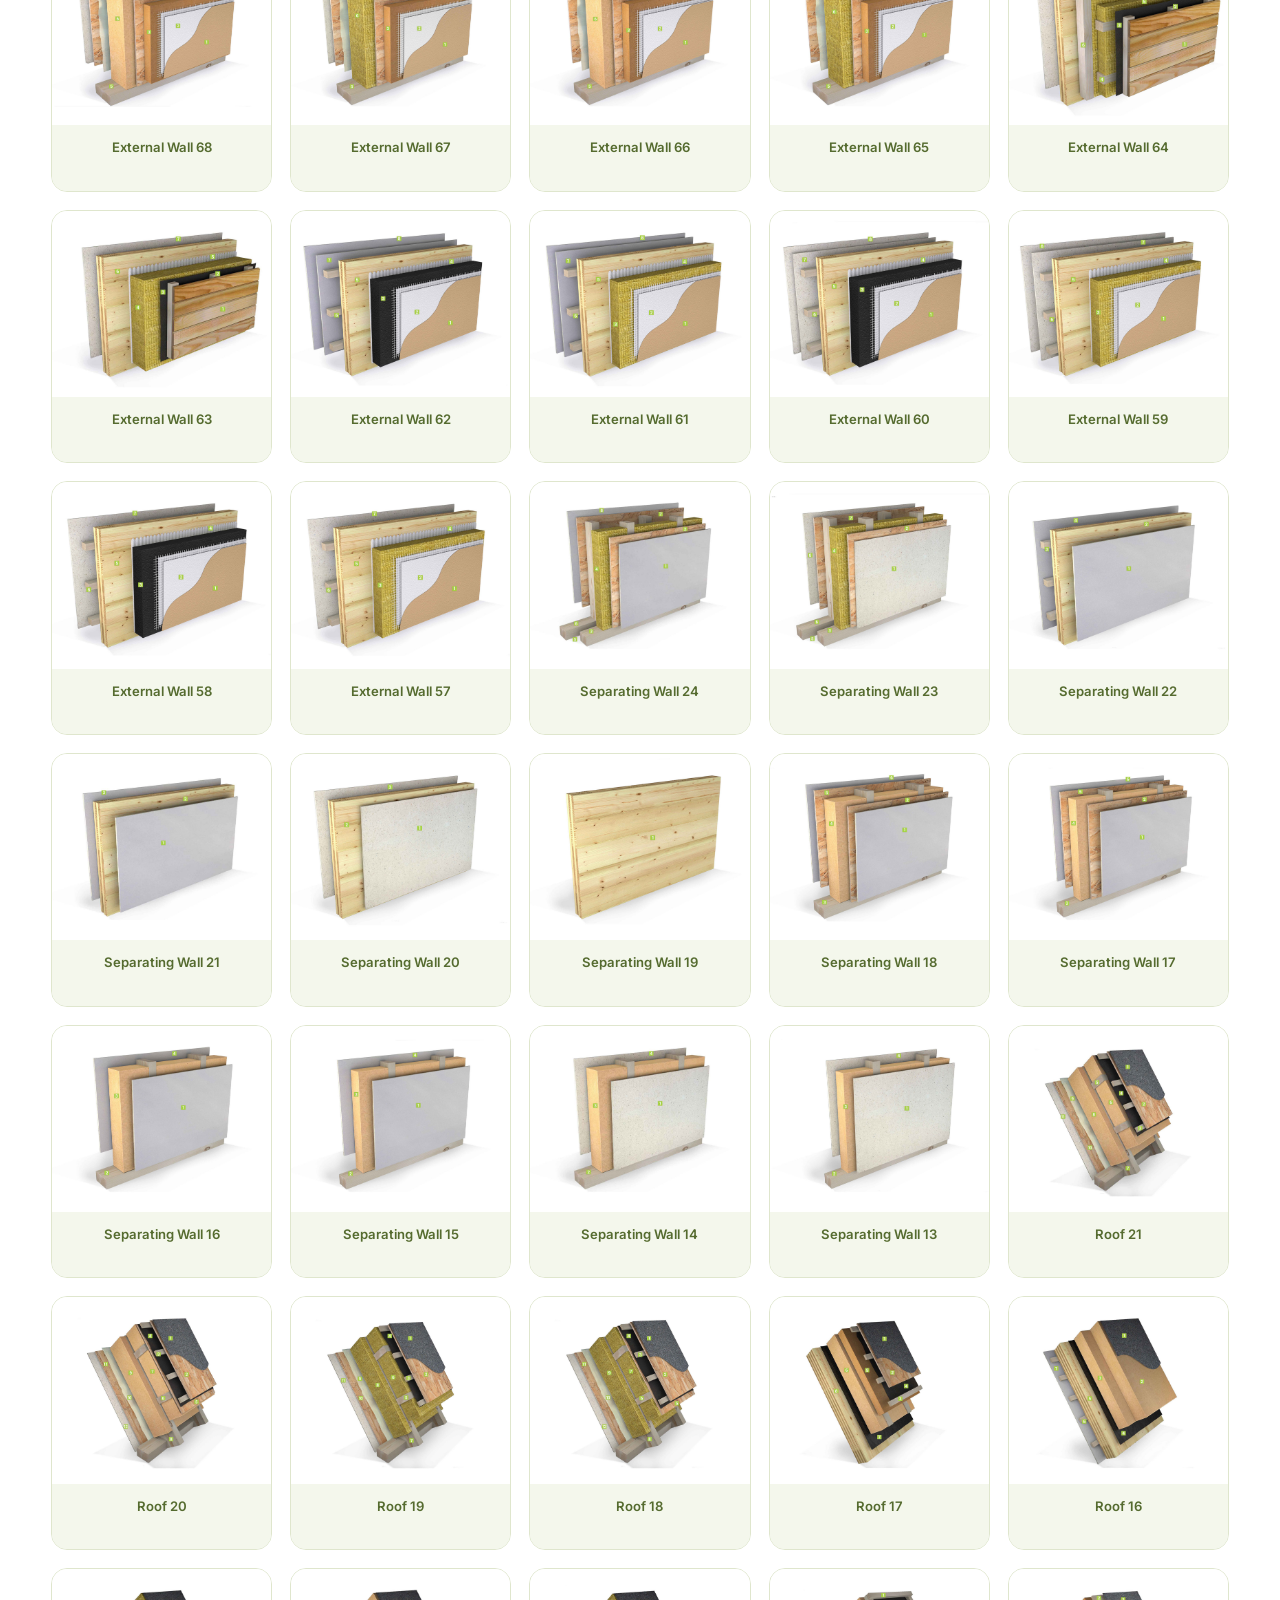
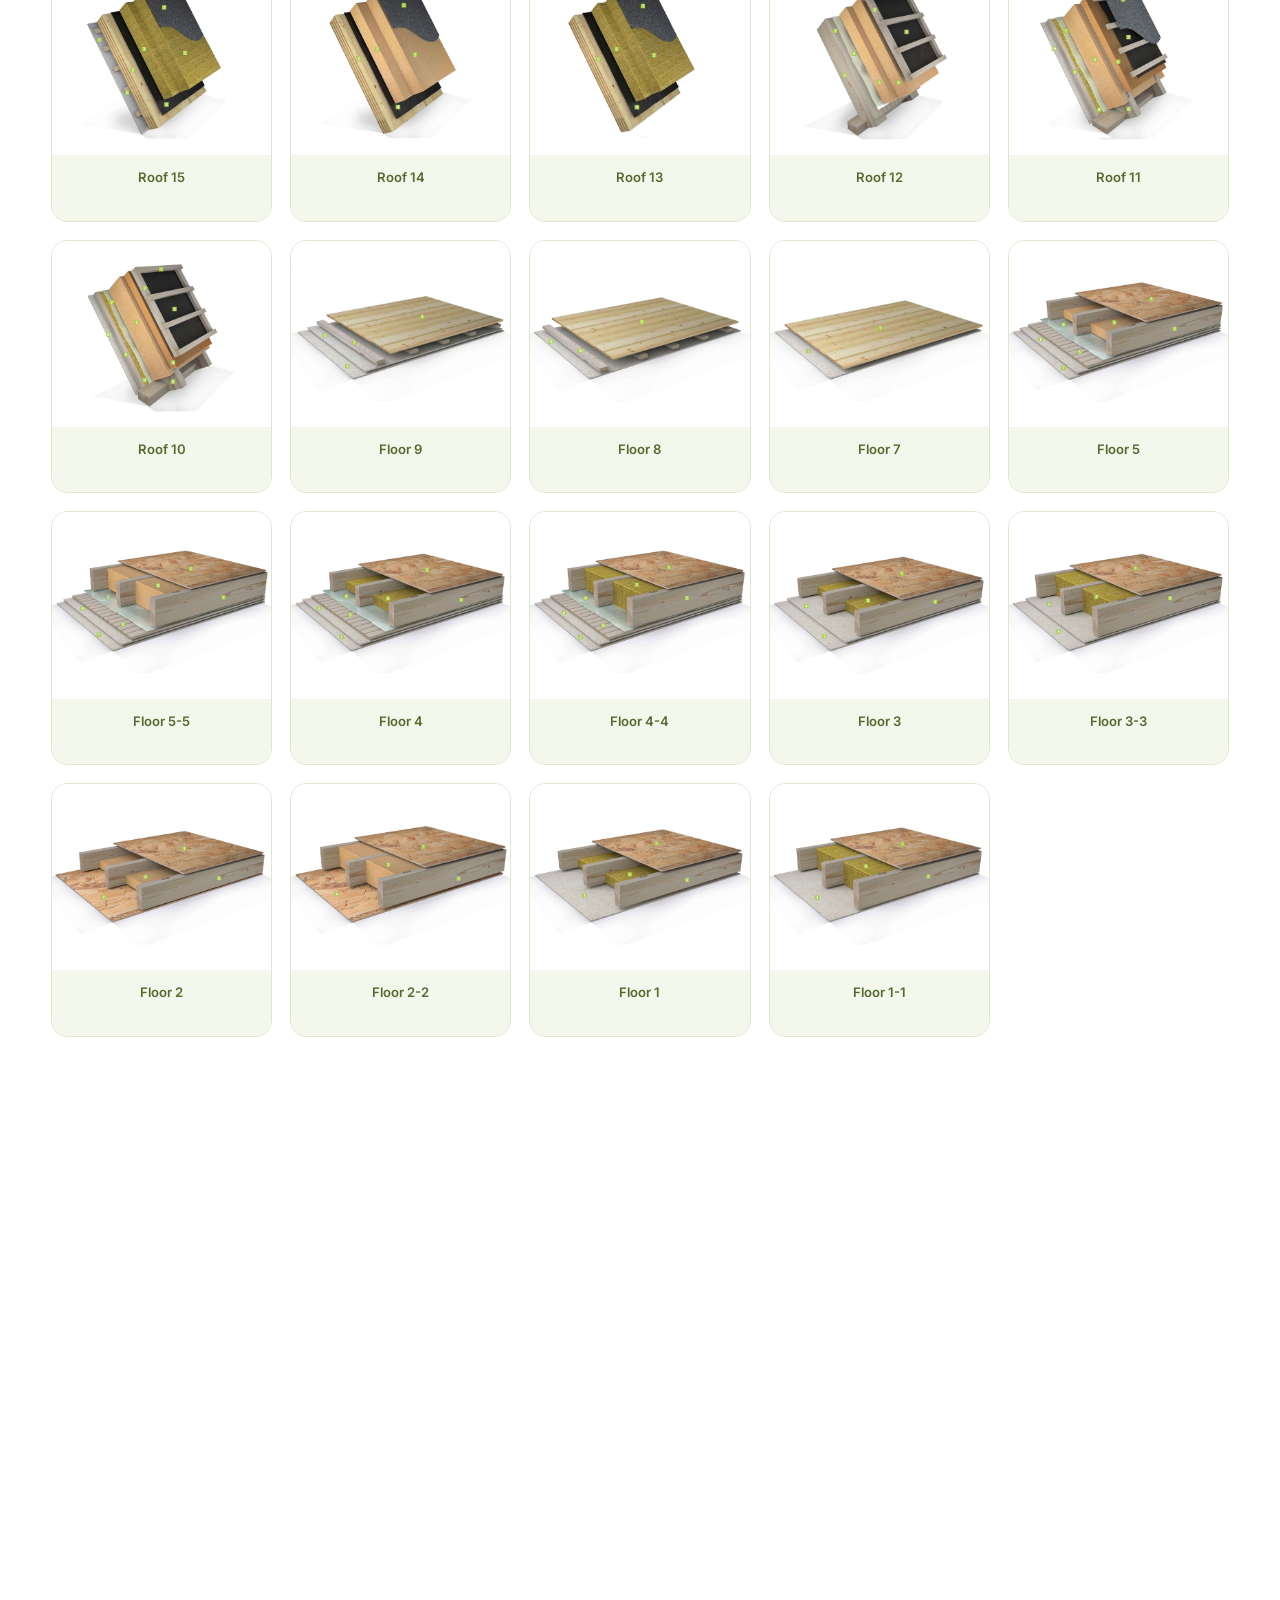
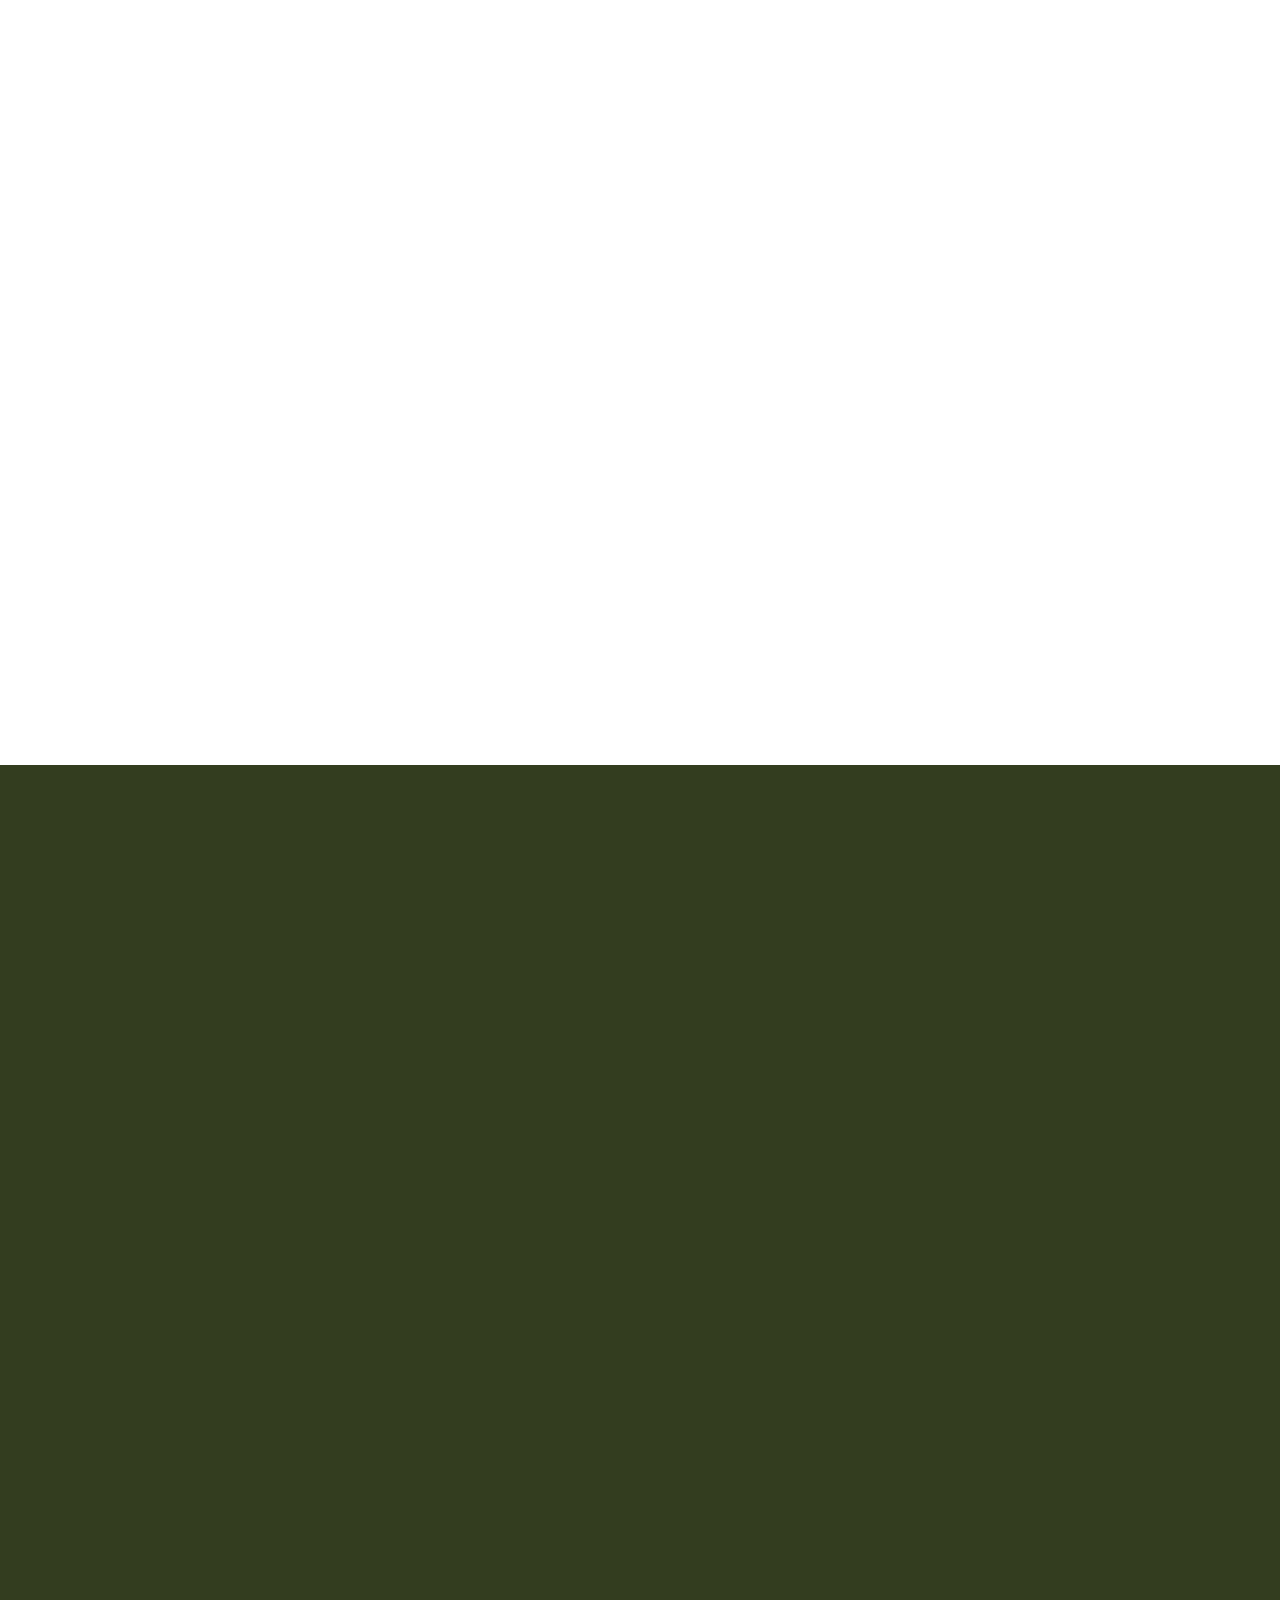
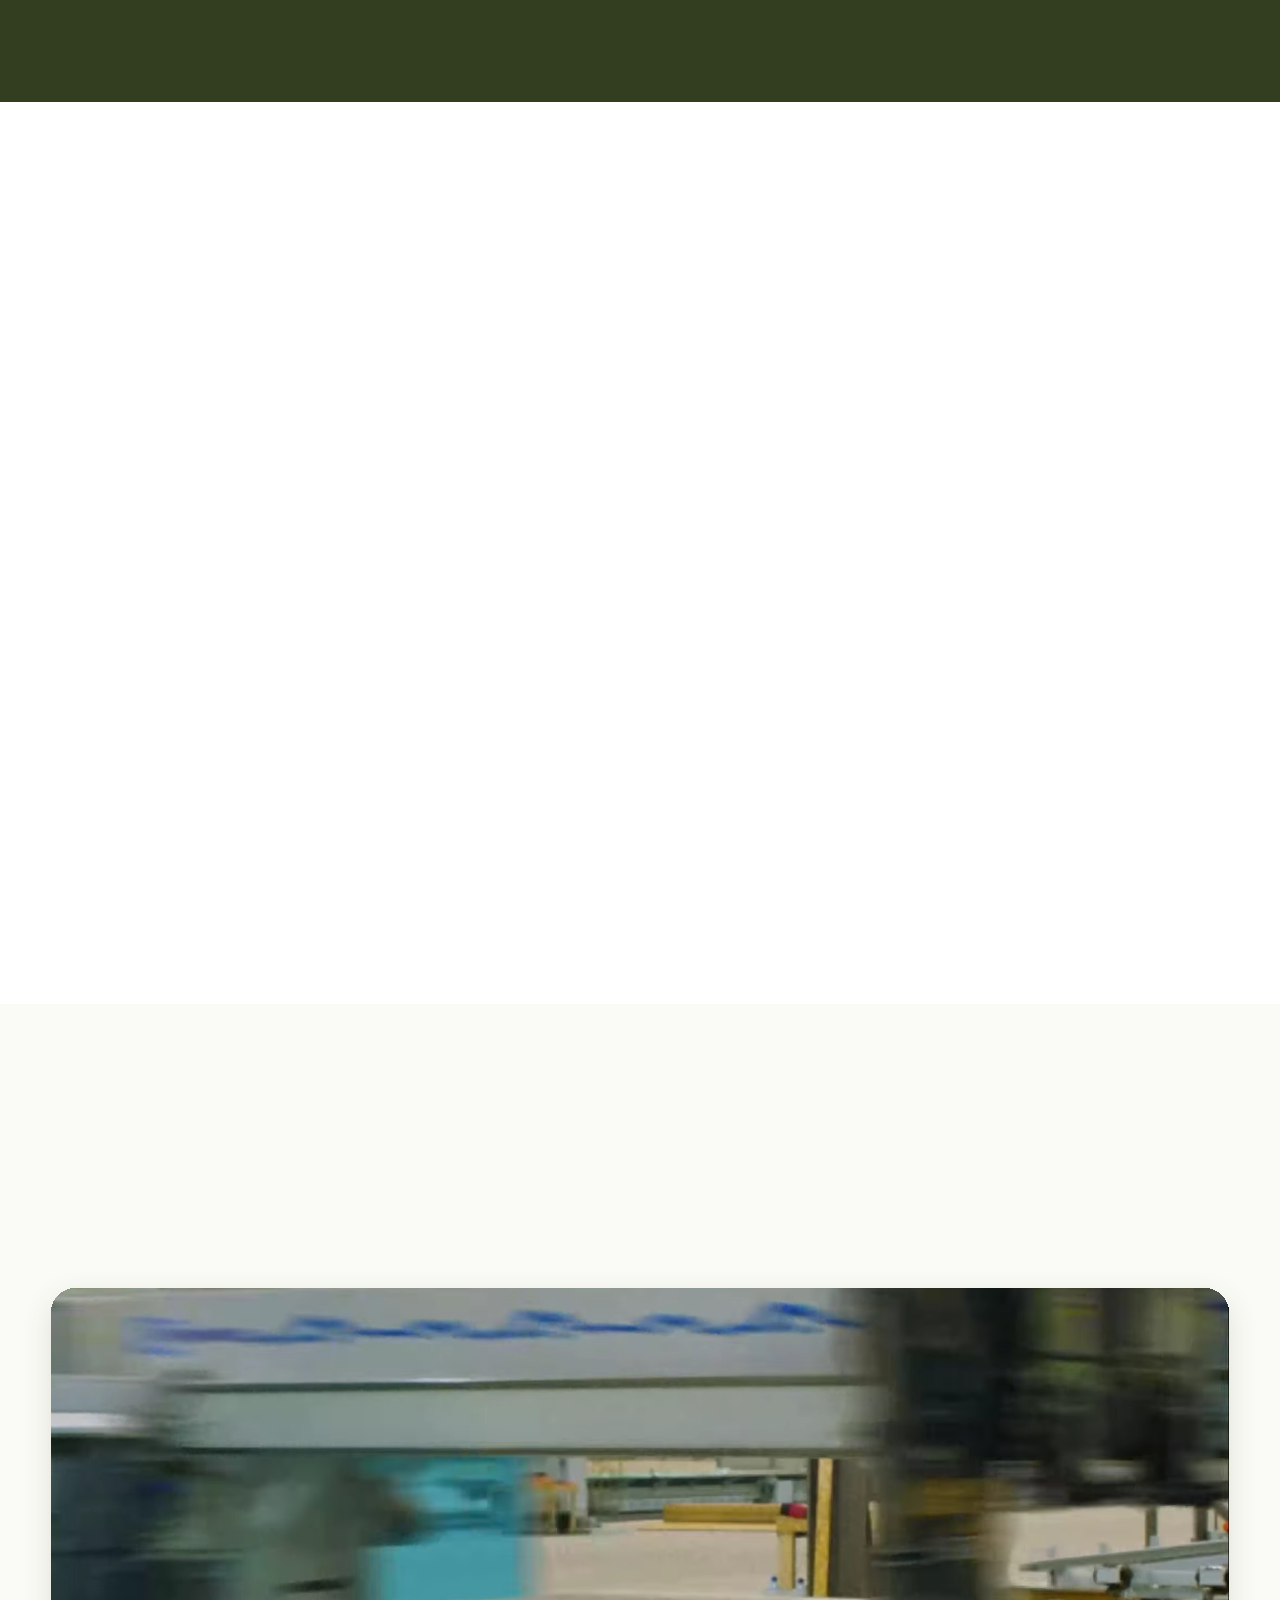
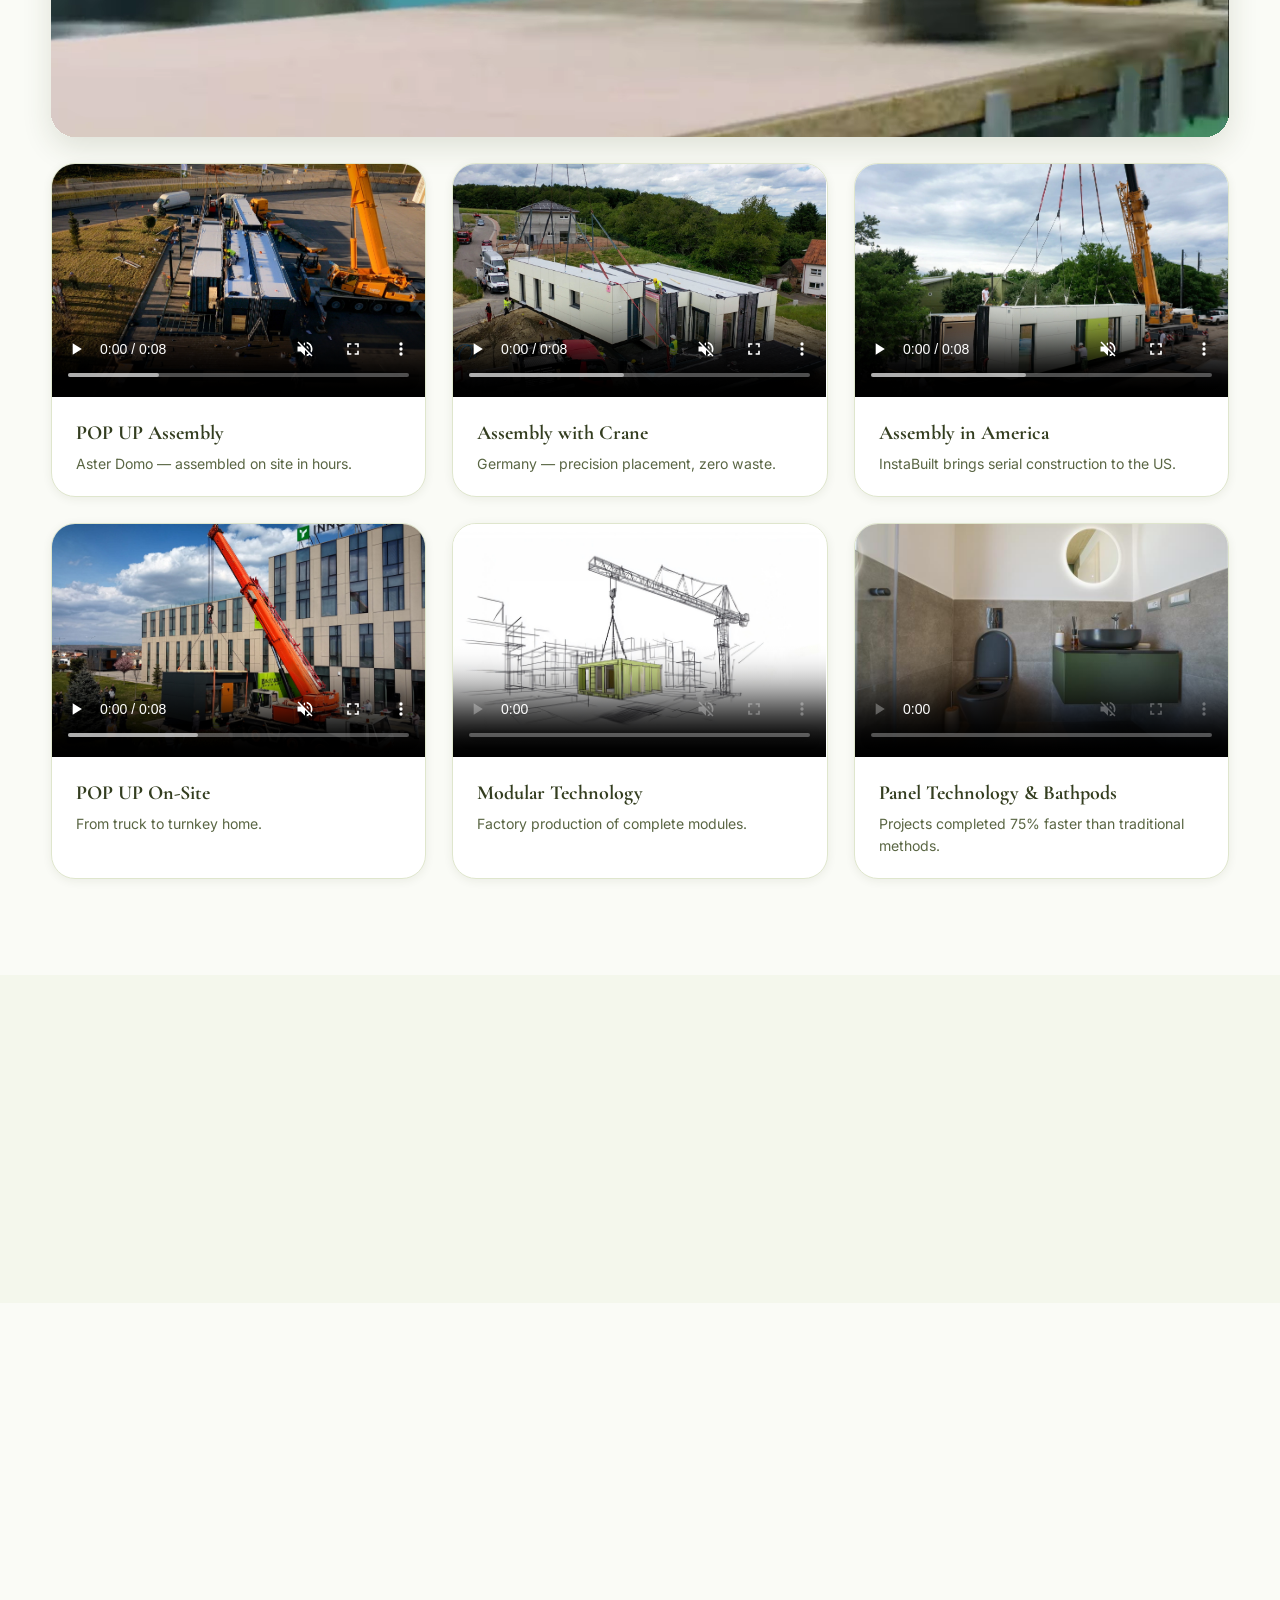
==== commit 773c6154: "c" ====
--- a/index.html
+++ b/index.html
@@ -49,7 +49,7 @@
             <li><a href="contact.html">📞 Contact</a></li>
           </ul>
         </li>
-        <li><a href="game.html" class="nav-game">🎮 Ndërto Shtëpinë 3D</a></li>
+        <li><a href="game.html" class="nav-game">🎮 Build Your House 3D</a></li>
         <li><a href="#contact" class="nav-cta">Get Your Offer</a></li>
       </ul>
     </nav>
@@ -387,20 +387,20 @@
       <div class="pillar reveal" tabindex="0" role="button" aria-label="Speed explanation">
         <div class="ico">⚡</div>
         <h3>Speed</h3>
-        <span class="pillar-tag">Prek për shpjegim</span>
-        <div class="pillar-body"><div class="pillar-body-inner"><b>Pse është e mirë:</b> Homes built up to <b>75% faster</b> with our innovative modular approach — a 100 m² house in just 300 hours instead of 700. Factory-precision panels arrive ready to assemble, so you move in <b>months earlier</b>, pay less financing interest, and start living or renting sooner.</div></div>
+        <span class="pillar-tag">Tap for explanation</span>
+        <div class="pillar-body"><div class="pillar-body-inner"><b>Why it's great:</b> Homes built up to <b>75% faster</b> with our innovative modular approach — a 100 m² house in just 300 hours instead of 700. Factory-precision panels arrive ready to assemble, so you move in <b>months earlier</b>, pay less financing interest, and start living or renting sooner.</div></div>
       </div>
       <div class="pillar reveal reveal-d1" tabindex="0" role="button" aria-label="Sustainability explanation">
         <div class="ico">🌱</div>
         <h3>Sustainability</h3>
-        <span class="pillar-tag">Prek për shpjegim</span>
-        <div class="pillar-body"><div class="pillar-body-inner"><b>Pse është e mirë:</b> Eco-friendly materials and energy-efficient technology — <b>KfW40 standard</b> means your home consumes only <b>40% of the energy</b> of a standard new build. Lower heating bills every month, a smaller carbon footprint, and wood materials that <b>store CO₂</b> for the life of the home.</div></div>
+        <span class="pillar-tag">Tap for explanation</span>
+        <div class="pillar-body"><div class="pillar-body-inner"><b>Why it's great:</b> Eco-friendly materials and energy-efficient technology — <b>KfW40 standard</b> means your home consumes only <b>40% of the energy</b> of a standard new build. Lower heating bills every month, a smaller carbon footprint, and wood materials that <b>store CO₂</b> for the life of the home.</div></div>
       </div>
       <div class="pillar reveal reveal-d2" tabindex="0" role="button" aria-label="Affordability explanation">
         <div class="ico">💶</div>
         <h3>Affordability</h3>
-        <span class="pillar-tag">Prek për shpjegim</span>
-        <div class="pillar-body"><div class="pillar-body-inner"><b>Pse është e mirë:</b> Cost-effective solutions without compromising on quality — factory precision <b>cuts waste by up to 90%</b> and eliminates on-site delays and cost overruns. You pay a <b>fixed, transparent price</b>, delivered on budget and on time.</div></div>
+        <span class="pillar-tag">Tap for explanation</span>
+        <div class="pillar-body"><div class="pillar-body-inner"><b>Why it's great:</b> Cost-effective solutions without compromising on quality — factory precision <b>cuts waste by up to 90%</b> and eliminates on-site delays and cost overruns. You pay a <b>fixed, transparent price</b>, delivered on budget and on time.</div></div>
       </div>
     </div>
 
@@ -431,7 +431,7 @@
     <div class="section-head center reveal" style="margin-bottom:40px">
       <p class="section-label">Building Elements</p>
       <h2 class="section-title">Explore detailed layer-by-layer construction systems</h2>
-      <p class="section-sub">For exterior walls, separating walls, roofs and floors — click any layer to view it full size, or use the filters.</p>
+      <p class="section-sub">For exterior walls, separating walls, roofs and floors — click any element to see exactly what it's built from, layer by layer.</p>
     </div>
     <div class="elem-tabs reveal" id="elem-tabs">
       <button class="elem-tab active" data-filter="all" type="button">Show All</button>
@@ -440,188 +440,7 @@
       <button class="elem-tab" data-filter="roofs" type="button">Roofs</button>
       <button class="elem-tab" data-filter="floors" type="button">Floors</button>
     </div>
-    <div class="walls-grid" id="walls-grid">
-      <figure class="wall-card reveal reveal-d0" data-category="exterior" data-lightbox="images/construction-system/exterior-walls/external-wall-57-plaster-stone-wool-clt-timber-batten.jpg" tabindex="0" role="button">
-        <img src="images/construction-system/exterior-walls/external-wall-57-plaster-stone-wool-clt-timber-batten.jpg" alt="External Wall 57 layers" loading="lazy">
-        <figcaption>External Wall 57</figcaption>
-      </figure>
-      <figure class="wall-card reveal reveal-d1" data-category="exterior" data-lightbox="images/construction-system/exterior-walls/external-wall-58-plaster-eps-clt-timber-batten.jpg" tabindex="0" role="button">
-        <img src="images/construction-system/exterior-walls/external-wall-58-plaster-eps-clt-timber-batten.jpg" alt="External Wall 58 layers" loading="lazy">
-        <figcaption>External Wall 58</figcaption>
-      </figure>
-      <figure class="wall-card reveal reveal-d2" data-category="exterior" data-lightbox="images/construction-system/exterior-walls/external-wall-59-plaster-stone-wool-clt-timber-batten-double-fireboard.jpg" tabindex="0" role="button">
-        <img src="images/construction-system/exterior-walls/external-wall-59-plaster-stone-wool-clt-timber-batten-double-fireboard.jpg" alt="External Wall 59 layers" loading="lazy">
-        <figcaption>External Wall 59</figcaption>
-      </figure>
-      <figure class="wall-card reveal reveal-d0" data-category="exterior" data-lightbox="images/construction-system/exterior-walls/external-wall-60-plaster-eps-clt-timber-batten-double-fireboard.jpg" tabindex="0" role="button">
-        <img src="images/construction-system/exterior-walls/external-wall-60-plaster-eps-clt-timber-batten-double-fireboard.jpg" alt="External Wall 60 layers" loading="lazy">
-        <figcaption>External Wall 60</figcaption>
-      </figure>
-      <figure class="wall-card reveal reveal-d1" data-category="exterior" data-lightbox="images/construction-system/exterior-walls/external-wall-61-plaster-stone-wool-clt-timber-batten-double-plasterboard.jpg" tabindex="0" role="button">
-        <img src="images/construction-system/exterior-walls/external-wall-61-plaster-stone-wool-clt-timber-batten-double-plasterboard.jpg" alt="External Wall 61 layers" loading="lazy">
-        <figcaption>External Wall 61</figcaption>
-      </figure>
-      <figure class="wall-card reveal reveal-d2" data-category="exterior" data-lightbox="images/construction-system/exterior-walls/external-wall-62-plaster-eps-clt-timber-batten-double-plasterboard.jpg" tabindex="0" role="button">
-        <img src="images/construction-system/exterior-walls/external-wall-62-plaster-eps-clt-timber-batten-double-plasterboard.jpg" alt="External Wall 62 layers" loading="lazy">
-        <figcaption>External Wall 62</figcaption>
-      </figure>
-      <figure class="wall-card reveal reveal-d0" data-category="exterior" data-lightbox="images/construction-system/exterior-walls/external-wall-63-timber-facade-mineral-stone-wool-clt-gypsum-fireboard.jpg" tabindex="0" role="button">
-        <img src="images/construction-system/exterior-walls/external-wall-63-timber-facade-mineral-stone-wool-clt-gypsum-fireboard.jpg" alt="External Wall 63 layers" loading="lazy">
-        <figcaption>External Wall 63</figcaption>
-      </figure>
-      <figure class="wall-card reveal reveal-d1" data-category="exterior" data-lightbox="images/construction-system/exterior-walls/external-wall-63-timber-facade-mineral-stone-wool-clt-gypsum-fireboard-1.jpg" tabindex="0" role="button">
-        <img src="images/construction-system/exterior-walls/external-wall-63-timber-facade-mineral-stone-wool-clt-gypsum-fireboard-1.jpg" alt="External Wall 63B layers" loading="lazy">
-        <figcaption>External Wall 63B</figcaption>
-      </figure>
-      <figure class="wall-card reveal reveal-d2" data-category="exterior" data-lightbox="images/construction-system/exterior-walls/external-wall-65-plaster-insulation-wood-orient-strand-board-mineral-stone-wool.jpg" tabindex="0" role="button">
-        <img src="images/construction-system/exterior-walls/external-wall-65-plaster-insulation-wood-orient-strand-board-mineral-stone-wool.jpg" alt="External Wall 65 layers" loading="lazy">
-        <figcaption>External Wall 65</figcaption>
-      </figure>
-      <figure class="wall-card reveal reveal-d0" data-category="exterior" data-lightbox="images/construction-system/exterior-walls/external-wall-66-plaster-wood-insulation-orient-strand-board-wood-fibre.jpg" tabindex="0" role="button">
-        <img src="images/construction-system/exterior-walls/external-wall-66-plaster-wood-insulation-orient-strand-board-wood-fibre.jpg" alt="External Wall 66 layers" loading="lazy">
-        <figcaption>External Wall 66</figcaption>
-      </figure>
-      <figure class="wall-card reveal reveal-d1" data-category="exterior" data-lightbox="images/construction-system/exterior-walls/external_wall_67_construction_layers.jpg" tabindex="0" role="button">
-        <img src="images/construction-system/exterior-walls/external_wall_67_construction_layers.jpg" alt="External Wall 67 layers" loading="lazy">
-        <figcaption>External Wall 67</figcaption>
-      </figure>
-      <figure class="wall-card reveal reveal-d2" data-category="exterior" data-lightbox="images/construction-system/exterior-walls/external_wall_68_construction_layers.jpg" tabindex="0" role="button">
-        <img src="images/construction-system/exterior-walls/external_wall_68_construction_layers.jpg" alt="External Wall 68 layers" loading="lazy">
-        <figcaption>External Wall 68</figcaption>
-      </figure>
-      <figure class="wall-card reveal reveal-d0" data-category="separating" data-lightbox="images/construction-system/separating-walls/separating-wall-13-gypsum-fireboard-stud-insulation.jpg" tabindex="0" role="button">
-        <img src="images/construction-system/separating-walls/separating-wall-13-gypsum-fireboard-stud-insulation.jpg" alt="Separating Wall 13 layers" loading="lazy">
-        <figcaption>Separating Wall 13</figcaption>
-      </figure>
-      <figure class="wall-card reveal reveal-d1" data-category="separating" data-lightbox="images/construction-system/separating-walls/separating-wall-14-gypsum-fireboard-timber-frame-insulation.jpg" tabindex="0" role="button">
-        <img src="images/construction-system/separating-walls/separating-wall-14-gypsum-fireboard-timber-frame-insulation.jpg" alt="Separating Wall 14 layers" loading="lazy">
-        <figcaption>Separating Wall 14</figcaption>
-      </figure>
-      <figure class="wall-card reveal reveal-d2" data-category="separating" data-lightbox="images/construction-system/separating-walls/separating-wall-15-plasterboard-stud-insulation.jpg" tabindex="0" role="button">
-        <img src="images/construction-system/separating-walls/separating-wall-15-plasterboard-stud-insulation.jpg" alt="Separating Wall 15 layers" loading="lazy">
-        <figcaption>Separating Wall 15</figcaption>
-      </figure>
-      <figure class="wall-card reveal reveal-d0" data-category="separating" data-lightbox="images/construction-system/separating-walls/separating-wall-16-plasterboard-timber-frame-insulation.jpg" tabindex="0" role="button">
-        <img src="images/construction-system/separating-walls/separating-wall-16-plasterboard-timber-frame-insulation.jpg" alt="Separating Wall 16 layers" loading="lazy">
-        <figcaption>Separating Wall 16</figcaption>
-      </figure>
-      <figure class="wall-card reveal reveal-d1" data-category="separating" data-lightbox="images/construction-system/separating-walls/separating-wall-17-plasterboard-osb-stud-insulation.jpg" tabindex="0" role="button">
-        <img src="images/construction-system/separating-walls/separating-wall-17-plasterboard-osb-stud-insulation.jpg" alt="Separating Wall 17 layers" loading="lazy">
-        <figcaption>Separating Wall 17</figcaption>
-      </figure>
-      <figure class="wall-card reveal reveal-d2" data-category="separating" data-lightbox="images/construction-system/separating-walls/separating-wall-18-plasterboard-osb-timber-frame-insulation.jpg" tabindex="0" role="button">
-        <img src="images/construction-system/separating-walls/separating-wall-18-plasterboard-osb-timber-frame-insulation.jpg" alt="Separating Wall 18 layers" loading="lazy">
-        <figcaption>Separating Wall 18</figcaption>
-      </figure>
-      <figure class="wall-card reveal reveal-d0" data-category="separating" data-lightbox="images/construction-system/separating-walls/separating-wall-19-cross-laminated-timber-80mm.jpg" tabindex="0" role="button">
-        <img src="images/construction-system/separating-walls/separating-wall-19-cross-laminated-timber-80mm.jpg" alt="Separating Wall 19 layers" loading="lazy">
-        <figcaption>Separating Wall 19</figcaption>
-      </figure>
-      <figure class="wall-card reveal reveal-d1" data-category="separating" data-lightbox="images/construction-system/separating-walls/separating-wall-20-gypsum-fireboard-clt-80mm.jpg" tabindex="0" role="button">
-        <img src="images/construction-system/separating-walls/separating-wall-20-gypsum-fireboard-clt-80mm.jpg" alt="Separating Wall 20 layers" loading="lazy">
-        <figcaption>Separating Wall 20</figcaption>
-      </figure>
-      <figure class="wall-card reveal reveal-d2" data-category="separating" data-lightbox="images/construction-system/separating-walls/separating-wall-21-plasterboard-clt-80mm.jpg" tabindex="0" role="button">
-        <img src="images/construction-system/separating-walls/separating-wall-21-plasterboard-clt-80mm.jpg" alt="Separating Wall 21 layers" loading="lazy">
-        <figcaption>Separating Wall 21</figcaption>
-      </figure>
-      <figure class="wall-card reveal reveal-d0" data-category="separating" data-lightbox="images/construction-system/separating-walls/separating-wall-22-gypsum-fireboard-clt-timber-counter-batten.jpg" tabindex="0" role="button">
-        <img src="images/construction-system/separating-walls/separating-wall-22-gypsum-fireboard-clt-timber-counter-batten.jpg" alt="Separating Wall 22 layers" loading="lazy">
-        <figcaption>Separating Wall 22</figcaption>
-      </figure>
-      <figure class="wall-card reveal reveal-d1" data-category="separating" data-lightbox="images/construction-system/separating-walls/separating-wall-23-gypsum-fireboard-osb-timber-frame-insulation.jpg" tabindex="0" role="button">
-        <img src="images/construction-system/separating-walls/separating-wall-23-gypsum-fireboard-osb-timber-frame-insulation.jpg" alt="Separating Wall 23 layers" loading="lazy">
-        <figcaption>Separating Wall 23</figcaption>
-      </figure>
-      <figure class="wall-card reveal reveal-d2" data-category="separating" data-lightbox="images/construction-system/separating-walls/separating-wall-24-plasterboard-osb-timber-frame-insulation.jpg" tabindex="0" role="button">
-        <img src="images/construction-system/separating-walls/separating-wall-24-plasterboard-osb-timber-frame-insulation.jpg" alt="Separating Wall 24 layers" loading="lazy">
-        <figcaption>Separating Wall 24</figcaption>
-      </figure>
-      <figure class="wall-card reveal reveal-d0" data-category="roofs" data-lightbox="images/construction-system/roofs/roof-10-materials-timber-batten-insulation-vapour-barrier.jpg" tabindex="0" role="button">
-        <img src="images/construction-system/roofs/roof-10-materials-timber-batten-insulation-vapour-barrier.jpg" alt="Roof 10 layers" loading="lazy">
-        <figcaption>Roof 10</figcaption>
-      </figure>
-      <figure class="wall-card reveal reveal-d1" data-category="roofs" data-lightbox="images/construction-system/roofs/roof-11-materials-membrane-timber-insulation-vapour-barrier.jpg" tabindex="0" role="button">
-        <img src="images/construction-system/roofs/roof-11-materials-membrane-timber-insulation-vapour-barrier.jpg" alt="Roof 11 layers" loading="lazy">
-        <figcaption>Roof 11</figcaption>
-      </figure>
-      <figure class="wall-card reveal reveal-d2" data-category="roofs" data-lightbox="images/construction-system/roofs/roof-12-materials-timber-batten-insulation-ventilation.jpg" tabindex="0" role="button">
-        <img src="images/construction-system/roofs/roof-12-materials-timber-batten-insulation-ventilation.jpg" alt="Roof 12 layers" loading="lazy">
-        <figcaption>Roof 12</figcaption>
-      </figure>
-      <figure class="wall-card reveal reveal-d0" data-category="roofs" data-lightbox="images/construction-system/roofs/roof-13-materials-membrane-stone-wool-cross-laminated-timber.jpg" tabindex="0" role="button">
-        <img src="images/construction-system/roofs/roof-13-materials-membrane-stone-wool-cross-laminated-timber.jpg" alt="Roof 13 layers" loading="lazy">
-        <figcaption>Roof 13</figcaption>
-      </figure>
-      <figure class="wall-card reveal reveal-d1" data-category="roofs" data-lightbox="images/construction-system/roofs/roof-14-materials-membrane-wood-fibre-cross-laminated-timber.jpg" tabindex="0" role="button">
-        <img src="images/construction-system/roofs/roof-14-materials-membrane-wood-fibre-cross-laminated-timber.jpg" alt="Roof 14 layers" loading="lazy">
-        <figcaption>Roof 14</figcaption>
-      </figure>
-      <figure class="wall-card reveal reveal-d2" data-category="roofs" data-lightbox="images/construction-system/roofs/roof-15-materials-membrane-stone-wool-timber-batten-plasterboard.jpg" tabindex="0" role="button">
-        <img src="images/construction-system/roofs/roof-15-materials-membrane-stone-wool-timber-batten-plasterboard.jpg" alt="Roof 15 layers" loading="lazy">
-        <figcaption>Roof 15</figcaption>
-      </figure>
-      <figure class="wall-card reveal reveal-d0" data-category="roofs" data-lightbox="images/construction-system/roofs/roof-16-materials-membrane-wood-fibre-timber-batten-plasterboard.jpg" tabindex="0" role="button">
-        <img src="images/construction-system/roofs/roof-16-materials-membrane-wood-fibre-timber-batten-plasterboard.jpg" alt="Roof 16 layers" loading="lazy">
-        <figcaption>Roof 16</figcaption>
-      </figure>
-      <figure class="wall-card reveal reveal-d1" data-category="roofs" data-lightbox="images/construction-system/roofs/roof-17-materials-membrane-osb-timber-insulation-battens.jpg" tabindex="0" role="button">
-        <img src="images/construction-system/roofs/roof-17-materials-membrane-osb-timber-insulation-battens.jpg" alt="Roof 17 layers" loading="lazy">
-        <figcaption>Roof 17</figcaption>
-      </figure>
-      <figure class="wall-card reveal reveal-d2" data-category="roofs" data-lightbox="images/construction-system/roofs/roof-18-materials-osb-timber-stone-wool-plasterboard.jpg" tabindex="0" role="button">
-        <img src="images/construction-system/roofs/roof-18-materials-osb-timber-stone-wool-plasterboard.jpg" alt="Roof 18 layers" loading="lazy">
-        <figcaption>Roof 18</figcaption>
-      </figure>
-      <figure class="wall-card reveal reveal-d0" data-category="roofs" data-lightbox="images/construction-system/roofs/roof-19-materials-osb-timber-stone-wool-plasterboard.jpg" tabindex="0" role="button">
-        <img src="images/construction-system/roofs/roof-19-materials-osb-timber-stone-wool-plasterboard.jpg" alt="Roof 19 layers" loading="lazy">
-        <figcaption>Roof 19</figcaption>
-      </figure>
-      <figure class="wall-card reveal reveal-d1" data-category="roofs" data-lightbox="images/construction-system/roofs/roof-20-materials-osb-timber-fibre-stone-plasterboard.jpg" tabindex="0" role="button">
-        <img src="images/construction-system/roofs/roof-20-materials-osb-timber-fibre-stone-plasterboard.jpg" alt="Roof 20 layers" loading="lazy">
-        <figcaption>Roof 20</figcaption>
-      </figure>
-      <figure class="wall-card reveal reveal-d2" data-category="roofs" data-lightbox="images/construction-system/roofs/roof-21-materials-osb-timber-fibre-insulation-fireboard.jpg" tabindex="0" role="button">
-        <img src="images/construction-system/roofs/roof-21-materials-osb-timber-fibre-insulation-fireboard.jpg" alt="Roof 21 layers" loading="lazy">
-        <figcaption>Roof 21</figcaption>
-      </figure>
-      <figure class="wall-card reveal reveal-d0" data-category="floors" data-lightbox="images/construction-system/floors/floor-2-materials-osb-wood-fiber-insulation-joist.png" tabindex="0" role="button">
-        <img src="images/construction-system/floors/floor-2-materials-osb-wood-fiber-insulation-joist.png" alt="Floor 2 layers" loading="lazy">
-        <figcaption>Floor 2</figcaption>
-      </figure>
-      <figure class="wall-card reveal reveal-d1" data-category="floors" data-lightbox="images/construction-system/floors/floor-3-materials-osb-mineral-wool-gypsum-joist.png" tabindex="0" role="button">
-        <img src="images/construction-system/floors/floor-3-materials-osb-mineral-wool-gypsum-joist.png" alt="Floor 3 layers" loading="lazy">
-        <figcaption>Floor 3</figcaption>
-      </figure>
-      <figure class="wall-card reveal reveal-d2" data-category="floors" data-lightbox="images/construction-system/floors/floor-4-materials-osb-mineral-wool-timber-gypsum-barrier.png" tabindex="0" role="button">
-        <img src="images/construction-system/floors/floor-4-materials-osb-mineral-wool-timber-gypsum-barrier.png" alt="Floor 4 layers" loading="lazy">
-        <figcaption>Floor 4</figcaption>
-      </figure>
-      <figure class="wall-card reveal reveal-d0" data-category="floors" data-lightbox="images/construction-system/floors/floor-5-materials-osb-wood-fibre-timber-gypsum-barrier.png" tabindex="0" role="button">
-        <img src="images/construction-system/floors/floor-5-materials-osb-wood-fibre-timber-gypsum-barrier.png" alt="Floor 5 layers" loading="lazy">
-        <figcaption>Floor 5</figcaption>
-      </figure>
-      <figure class="wall-card reveal reveal-d1" data-category="floors" data-lightbox="images/construction-system/floors/floor-7-materials-cross-laminated-timber-gypsum.png" tabindex="0" role="button">
-        <img src="images/construction-system/floors/floor-7-materials-cross-laminated-timber-gypsum.png" alt="Floor 7 layers" loading="lazy">
-        <figcaption>Floor 7</figcaption>
-      </figure>
-      <figure class="wall-card reveal reveal-d2" data-category="floors" data-lightbox="images/construction-system/floors/floor-8-materials-cross-laminated-timber-battens-gypsum.png" tabindex="0" role="button">
-        <img src="images/construction-system/floors/floor-8-materials-cross-laminated-timber-battens-gypsum.png" alt="Floor 8 layers" loading="lazy">
-        <figcaption>Floor 8</figcaption>
-      </figure>
-      <figure class="wall-card reveal reveal-d0" data-category="floors" data-lightbox="images/construction-system/floors/floor-9-materials-cross-laminated-timber-battens-gypsum-plasterboard.png" tabindex="0" role="button">
-        <img src="images/construction-system/floors/floor-9-materials-cross-laminated-timber-battens-gypsum-plasterboard.png" alt="Floor 9 layers" loading="lazy">
-        <figcaption>Floor 9</figcaption>
-      </figure>
-      <figure class="wall-card reveal reveal-d1" data-category="floors" data-lightbox="images/construction-system/floors/floor-materials-construction-osb-mineral-wool-gypsum-joist.png" tabindex="0" role="button">
-        <img src="images/construction-system/floors/floor-materials-construction-osb-mineral-wool-gypsum-joist.png" alt="Floor OSB+MW layers" loading="lazy">
-        <figcaption>Floor OSB+MW</figcaption>
-      </figure>
-      <figure class="wall-card reveal reveal-d2" data-category="floors" data-lightbox="images/construction-system/floors/floor-materials-construction-osb-mineral-wool-gypsum.png" tabindex="0" role="button">
-        <img src="images/construction-system/floors/floor-materials-construction-osb-mineral-wool-gypsum.png" alt="Floor OSB+MW 2 layers" loading="lazy">
-        <figcaption>Floor OSB+MW 2</figcaption>
-      </figure>
-    </div>
+    <div class="walls-grid" id="walls-grid"></div>
     <div class="brands-wrap reveal">
       <div class="section-head center" style="margin-bottom:34px">
         <p class="section-label">Our Trusted Brand Partners</p>
@@ -962,11 +781,11 @@
       <h2 class="section-title">Advantages of Off-site Construction</h2>
     </div>
     <div class="adv-grid">
-      <div class="adv-item reveal"><div class="ico">⚡</div><b>Speed and Efficiency</b><span>Assembled in days, not months</span><div class="adv-more"><div class="adv-more-inner"><b>Pse është e mirë:</b> Up to <b>75% faster</b> than traditional construction — a 100 m² house in 300 hours instead of 700. You move in months earlier.</div></div></div>
-      <div class="adv-item reveal reveal-d1"><div class="ico">💶</div><b>Cost-Effectiveness</b><span>Fixed price, zero surprises</span><div class="adv-more"><div class="adv-more-inner"><b>Pse është e mirë:</b> Factory precision cuts waste by up to <b>90%</b> and eliminates delays — a fixed, transparent price with no surprise costs.</div></div></div>
-      <div class="adv-item reveal reveal-d2"><div class="ico">✅</div><b>Enhanced Quality Control</b><span>Factory precision on every element</span><div class="adv-more"><div class="adv-more-inner"><b>Pse është e mirë:</b> Every element is built and inspected in a <b>controlled factory environment</b> — consistent, certified quality on every single home.</div></div></div>
-      <div class="adv-item reveal"><div class="ico">🌱</div><b>Sustainability</b><span>Eco-friendly, carbon-neutral build</span><div class="adv-more"><div class="adv-more-inner"><b>Pse është e mirë:</b> Eco-friendly materials, <b>KfW40 energy standard</b> and zero-waste production — a smaller carbon footprint from day one.</div></div></div>
-      <div class="adv-item reveal reveal-d1"><div class="ico">📐</div><b>Flexibility and Scalability</b><span>From tiny homes to multistory</span><div class="adv-more"><div class="adv-more-inner"><b>Pse është e mirë:</b> From a 28 m² POP UP to multistory multifamily buildings — the <b>same system scales</b> to any project size and adapts to any climate.</div></div></div>
+      <div class="adv-item reveal"><div class="ico">⚡</div><b>Speed and Efficiency</b><span>Assembled in days, not months</span><div class="adv-more"><div class="adv-more-inner"><b>Why it's great:</b> Up to <b>75% faster</b> than traditional construction — a 100 m² house in 300 hours instead of 700. You move in months earlier.</div></div></div>
+      <div class="adv-item reveal reveal-d1"><div class="ico">💶</div><b>Cost-Effectiveness</b><span>Fixed price, zero surprises</span><div class="adv-more"><div class="adv-more-inner"><b>Why it's great:</b> Factory precision cuts waste by up to <b>90%</b> and eliminates delays — a fixed, transparent price with no surprise costs.</div></div></div>
+      <div class="adv-item reveal reveal-d2"><div class="ico">✅</div><b>Enhanced Quality Control</b><span>Factory precision on every element</span><div class="adv-more"><div class="adv-more-inner"><b>Why it's great:</b> Every element is built and inspected in a <b>controlled factory environment</b> — consistent, certified quality on every single home.</div></div></div>
+      <div class="adv-item reveal"><div class="ico">🌱</div><b>Sustainability</b><span>Eco-friendly, carbon-neutral build</span><div class="adv-more"><div class="adv-more-inner"><b>Why it's great:</b> Eco-friendly materials, <b>KfW40 energy standard</b> and zero-waste production — a smaller carbon footprint from day one.</div></div></div>
+      <div class="adv-item reveal reveal-d1"><div class="ico">📐</div><b>Flexibility and Scalability</b><span>From tiny homes to multistory</span><div class="adv-more"><div class="adv-more-inner"><b>Why it's great:</b> From a 28 m² POP UP to multistory multifamily buildings — the <b>same system scales</b> to any project size and adapts to any climate.</div></div></div>
     </div>
 
     <!-- Our Process -->
@@ -981,7 +800,7 @@
         <div class="body">
           <span class="num">STEP 01</span>
           <h3>Design</h3>
-          <p>We blend innovation and functionality, crafting spaces that inspire and harmonize with the environment.</p><span class="process-hint">👆 Prek për shpjegim</span><div class="process-more"><div class="process-more-inner"><b>Pse është e mirë:</b> Every home is planned digitally in 3D — floor plans, walls and installations are optimized before anything is built, so mistakes are caught on the screen, not on the construction site.</div></div>
+          <p>We blend innovation and functionality, crafting spaces that inspire and harmonize with the environment.</p><span class="process-hint">👆 Tap for explanation</span><div class="process-more"><div class="process-more-inner"><b>Why it's great:</b> Every home is planned digitally in 3D — floor plans, walls and installations are optimized before anything is built, so mistakes are caught on the screen, not on the construction site.</div></div>
         </div>
         <span class="process-arrow">→</span>
       </div>
@@ -990,7 +809,7 @@
         <div class="body">
           <span class="num">STEP 02</span>
           <h3>Fabricate</h3>
-          <p>Precise and advanced — guaranteeing durability, quality, and a seamless construction journey.</p><span class="process-hint">👆 Prek për shpjegim</span><div class="process-more"><div class="process-more-inner"><b>Pse është e mirë:</b> Precision machines cut and assemble every panel in our factory — consistent certified quality, zero weather delays, and 60–98% of the home finished under controlled conditions.</div></div>
+          <p>Precise and advanced — guaranteeing durability, quality, and a seamless construction journey.</p><span class="process-hint">👆 Tap for explanation</span><div class="process-more"><div class="process-more-inner"><b>Why it's great:</b> Precision machines cut and assemble every panel in our factory — consistent certified quality, zero weather delays, and 60–98% of the home finished under controlled conditions.</div></div>
         </div>
         <span class="process-arrow">→</span>
       </div>
@@ -999,7 +818,7 @@
         <div class="body">
           <span class="num">STEP 03</span>
           <h3>Transport</h3>
-          <p>Efficient and sustainable transport solutions ensure safe and timely delivery of components to your project location.</p><span class="process-hint">👆 Prek për shpjegim</span><div class="process-more"><div class="process-more-inner"><b>Pse është e mirë:</b> Components are packed and shipped efficiently to any destination worldwide — every module is designed to comply with transport regulations, so delivery is safe and always on schedule.</div></div>
+          <p>Efficient and sustainable transport solutions ensure safe and timely delivery of components to your project location.</p><span class="process-hint">👆 Tap for explanation</span><div class="process-more"><div class="process-more-inner"><b>Why it's great:</b> Components are packed and shipped efficiently to any destination worldwide — every module is designed to comply with transport regulations, so delivery is safe and always on schedule.</div></div>
         </div>
         <span class="process-arrow">→</span>
       </div>
@@ -1008,7 +827,7 @@
         <div class="body">
           <span class="num">STEP 04</span>
           <h3>Assembly</h3>
-          <p>With precision and speed, our experienced teams swiftly bring components together on-site, exceeding industry standards.</p><span class="process-hint">👆 Prek për shpjegim</span><div class="process-more"><div class="process-more-inner"><b>Pse është e mirë:</b> A trained team assembles the home on site in days — a POP UP in 1–2 days, a traditional home in just 1 day — with no wet trades, no noise and almost no waste.</div></div>
+          <p>With precision and speed, our experienced teams swiftly bring components together on-site, exceeding industry standards.</p><span class="process-hint">👆 Tap for explanation</span><div class="process-more"><div class="process-more-inner"><b>Why it's great:</b> A trained team assembles the home on site in days — a POP UP in 1–2 days, a traditional home in just 1 day — with no wet trades, no noise and almost no waste.</div></div>
         </div>
       </div>
     </div>
@@ -1258,7 +1077,7 @@
     <button class="modal-close" aria-label="Close">✕</button>
     <div class="modal-models" id="modal-models"></div>
     <div class="modal-gallery">
-      <div class="modal-main"><img id="modal-main-img" src="" alt=""><span class="modal-zoom-hint">🔍 Kliko për zmadhim</span></div>
+      <div class="modal-main"><img id="modal-main-img" src="" alt=""><span class="modal-zoom-hint">🔍 Click to zoom</span></div>
       <div class="modal-thumbs" id="modal-thumbs"></div>
     </div>
     <div class="modal-body">
@@ -1269,6 +1088,25 @@
       <div class="desc" id="modal-desc"></div>
       <div class="modal-pdf" id="modal-pdf"></div>
       <div class="modal-video" id="modal-video" style="display:none"></div>
+    </div>
+  </div>
+</div>
+
+<!-- ================= BUILDING ELEMENT DETAILS MODAL ================= -->
+<div class="modal-overlay" id="be-modal" role="dialog" aria-modal="true" aria-label="Building element details">
+  <div class="be-modal-card">
+    <button class="modal-close" id="be-modal-close" aria-label="Close details">✕</button>
+    <div class="be-modal-body">
+      <div class="be-modal-media">
+        <img id="be-modal-img" src="" alt="Construction layers">
+        <span class="be-modal-zoom">🔍 Click the image to zoom</span>
+      </div>
+      <div class="be-modal-info">
+        <p class="be-modal-cat" id="be-modal-cat"></p>
+        <h3 class="be-modal-title" id="be-modal-title"></h3>
+        <p class="be-modal-sub">What it's built from — layer by layer:</p>
+        <ol class="be-layers" id="be-layers"></ol>
+      </div>
     </div>
   </div>
 </div>
@@ -1374,7 +1212,7 @@
   multistory: {
     tag: 'Multistory',
     title: 'Multistory Multifamily',
-    lead: 'Quick build, and affordable living solutions. We revolutionize multifamily housing with fast, eco-friendly, and high-quality solutions. Prek një kat më poshtë për ta parë si duket brenda.',
+    lead: 'Quick build, and affordable living solutions. We revolutionize multifamily housing with fast, eco-friendly, and high-quality solutions. Tap a floor below to see what it looks like inside.',
     main: 'images/multistory-multifamily/multifamily-in-three-stories-scaled.jpg',
     gallery: [
       'images/multistory-multifamily/multifamily-housing-scaled.jpg',
@@ -1399,13 +1237,13 @@
       { k: '+30 yrs', v: 'Warranty' },
       { k: '75%', v: 'Finished' }
     ],
-    desc: '<p>We build multifamily homes that meet KfW40 and QNG standards, featuring energy-efficient systems and sustainable materials to reduce environmental impact and living costs. Utilizing advanced prefabrication techniques, we dramatically shorten construction timelines.</p><p><b>👆 Prek një kat më lart</b> — <b>Ground Floor</b>, <b>First Floor</b> ose <b>Second Floor</b> — për ta parë si duket brenda çdo kat i shtëpisë multifamily.</p><ul><li>Energy-Efficient</li><li>Sustainable</li><li>Affordable</li><li>Built from wood — renewable materials</li></ul>',
+    desc: '<p>We build multifamily homes that meet KfW40 and QNG standards, featuring energy-efficient systems and sustainable materials to reduce environmental impact and living costs. Utilizing advanced prefabrication techniques, we dramatically shorten construction timelines.</p><p><b>👆 Tap a floor above</b> — <b>Ground Floor</b>, <b>First Floor</b> or <b>Second Floor</b> — to see what each floor of the multifamily home looks like inside.</p><ul><li>Energy-Efficient</li><li>Sustainable</li><li>Affordable</li><li>Built from wood — renewable materials</li></ul>',
     video: 'videos/multistory-reference.webm'
   },
   senior: {
     tag: 'Senior Housing',
     title: 'Senior Housing',
-    lead: 'Comfortable, sustainable and affordable living for seniors — designed with accessibility, community and care in mind. Prek një kat më poshtë për ta parë si duket brenda.',
+    lead: 'Comfortable, sustainable and affordable living for seniors — designed with accessibility, community and care in mind. Tap a floor below to see what it looks like inside.',
     main: 'images/senior-house/senior-living.jpg',
     gallery: [
       'images/senior-house/senior-solutions-1.jpg',
@@ -1427,12 +1265,12 @@
       { k: 'KfW40', v: 'Energy efficiency' },
       { k: '+30 yrs', v: 'Warranty' }
     ],
-    desc: '<p>Our senior housing, designed to be built with wood, provides a sustainable and eco-friendly solution that blends seamlessly with nature. Utilizing renewable materials, these homes offer energy efficiency, a reduced carbon footprint, and a cozy, welcoming environment for residents.</p><p><b>👆 Prek një kat më lart</b> — <b>Ground Floor</b>, <b>First Floor</b> ose <b>Second Floor</b> — për ta parë si duket brenda çdo kat.</p><ul><li>Two facade options: Wood + Putz or fully Wooden</li><li>Community-oriented design</li><li>Low running costs</li><li>Built from wood — renewable materials</li></ul>'
+    desc: '<p>Our senior housing, designed to be built with wood, provides a sustainable and eco-friendly solution that blends seamlessly with nature. Utilizing renewable materials, these homes offer energy efficiency, a reduced carbon footprint, and a cozy, welcoming environment for residents.</p><p><b>👆 Tap a floor above</b> — <b>Ground Floor</b>, <b>First Floor</b> or <b>Second Floor</b> — to see what each floor looks like inside.</p><ul><li>Two facade options: Wood + Putz or fully Wooden</li><li>Community-oriented design</li><li>Low running costs</li><li>Built from wood — renewable materials</li></ul>'
   },
   micro: {
     tag: 'Micro Apartments',
     title: 'Micro Apartments',
-    lead: 'Compact living spaces where every square meter is optimized — smart, sustainable micro-apartments for modern urban living. Prek një kat më poshtë për ta parë si duket brenda.',
+    lead: 'Compact living spaces where every square meter is optimized — smart, sustainable micro-apartments for modern urban living. Tap a floor below to see what it looks like inside.',
     main: 'images/microapartments/wood-facade-micro-apartments.jpg',
     gallery: [
       'images/microapartments/putz-and-wood-facade-micro-apartments.jpg',
@@ -1457,12 +1295,12 @@
       { k: 'Facades', v: 'Wood · Putz · HPL' },
       { k: 'KfW40', v: 'Energy standard' }
     ],
-    desc: '<p>Our microapartment buildings provide a sustainable, eco-conscious living solution that embraces both efficiency and comfort. Constructed with renewable materials and designed with innovative, space-saving features, these homes promote energy efficiency and a reduced environmental footprint.</p><p><b>👆 Prek një kat më lart</b> — <b>Ground Floor</b>, <b>First Floor</b>, <b>Second Floor</b> ose <b>Third Floor</b> — për ta parë si duket brenda çdo kat i ndërtesës.</p><ul><li>Wood &amp; putz facades</li><li>Efficient floor plans</li><li>Sustainable materials</li><li>Completed on time, within budget, faster than traditional construction</li></ul>'
+    desc: '<p>Our microapartment buildings provide a sustainable, eco-conscious living solution that embraces both efficiency and comfort. Constructed with renewable materials and designed with innovative, space-saving features, these homes promote energy efficiency and a reduced environmental footprint.</p><p><b>👆 Tap a floor above</b> — <b>Ground Floor</b>, <b>First Floor</b>, <b>Second Floor</b> or <b>Third Floor</b> — to see what each floor of the building looks like inside.</p><ul><li>Wood &amp; putz facades</li><li>Efficient floor plans</li><li>Sustainable materials</li><li>Completed on time, within budget, faster than traditional construction</li></ul>'
   },
   traditional: {
     tag: 'Traditional Homes',
     title: 'Traditional Homes — EU &amp; US',
-    lead: 'Classic European and American designs built with modern offsite technology. Prek një model më poshtë për ta parë si duket brenda e jashtë — çdo faqe është nga katalogu zyrtar.',
+    lead: 'Classic European and American designs built with modern offsite technology. Tap a model below to see it inside and out — every page is from the official catalog.',
     main: 'images/traditional/catalog/catalog-01.jpg',
     gallery: [
       'images/traditional/catalog/catalog-02.jpg',
@@ -1506,13 +1344,13 @@
       { k: 'Stella Domo', v: '1 bedroom' }
     ],
     pdf: 'images/traditional/European-Design-Houses-Catalog.pdf',
-    desc: '<p>Our Traditional Homes collection blends classic European and American architecture with serial construction technology. Every model is available with <b>slope roof or flat roof</b>, can be equipped with a 4-season insulation system, and is produced to suit all climatic conditions.</p><p><b>👆 Prek një model më lart</b> — Dortmund, Berlin, Stuttgart, Bayern, München, Hannover ose Stella Domo — për ta parë si duket shtëpia <b>brenda dhe jashtë</b>, me faqet zyrtare nga katalogu.</p><ul><li>Slope roof &amp; flat roof options</li><li>4-season insulation systems</li><li>Assembled in 1 day, delivered within 90 days</li><li>📥 Download: European-Design-Houses-Catalog.pdf</li></ul>',
+    desc: '<p>Our Traditional Homes collection blends classic European and American architecture with serial construction technology. Every model is available with <b>slope roof or flat roof</b>, can be equipped with a 4-season insulation system, and is produced to suit all climatic conditions.</p><p><b>👆 Tap a model above</b> — Dortmund, Berlin, Stuttgart, Bayern, München, Hannover or Stella Domo — to see the house <b>inside and out</b>, with the official pages from the catalog.</p><ul><li>Slope roof &amp; flat roof options</li><li>4-season insulation systems</li><li>Assembled in 1 day, delivered within 90 days</li><li>📥 Download: European-Design-Houses-Catalog.pdf</li></ul>',
     video: 'videos/multistory-reference.webm'
   },
   signature: {
     tag: 'Signature Homes',
     title: 'Signature Homes — Extraordinary at its Finest',
-    lead: 'Step into luxury with our exclusive Signature Homes, available in I, L, T, and U shapes across one or two floors. Prek një model më poshtë për ta parë si duket brenda e jashtë.',
+    lead: 'Step into luxury with our exclusive Signature Homes, available in I, L, T, and U shapes across one or two floors. Tap a model below to see it inside and out.',
     main: 'images/signature/signature-home-1.jpg',
     gallery: [
       'images/signature/luxury-villas.jpg',
@@ -1545,7 +1383,7 @@
       { k: 'KfW40', v: 'Energy efficiency' },
       { k: '+30 yrs', v: 'Warranty' }
     ],
-    desc: '<p>Modern Design, Sustainable, Affordable. Each Signature Home unit combines sleek aesthetics with smart functionality. Modern finishes and customizable layouts create efficient spaces that suit any lifestyle. Built with eco-friendly principles and energy-efficient systems.</p><p><b>👆 Prek një model më lart</b> — I, L, T ose U Shape, 1 ose 2 kate, ose Presidential Villas — për ta parë si duket shtëpia <b>brenda dhe jashtë</b>: pamja e jashtme, planimetria dhe katet.</p><ul><li>HPL, wood or putz façades</li><li>Luxury interior finishes</li><li>Waste-minimizing offsite construction</li><li>60% factory-finished (panel) · 98% (module)</li></ul>'
+    desc: '<p>Modern Design, Sustainable, Affordable. Each Signature Home unit combines sleek aesthetics with smart functionality. Modern finishes and customizable layouts create efficient spaces that suit any lifestyle. Built with eco-friendly principles and energy-efficient systems.</p><p><b>👆 Tap a model above</b> — I, L, T or U Shape, 1 or 2 floors, or Presidential Villas — to see the house <b>inside and out</b>: the exterior, the floor plan and the floors.</p><ul><li>HPL, wood or putz façades</li><li>Luxury interior finishes</li><li>Waste-minimizing offsite construction</li><li>60% factory-finished (panel) · 98% (module)</li></ul>'
   },
   bathpods: {
     tag: 'Bathpods',
@@ -1596,6 +1434,7 @@
   }
 };
 </script>
+<script src="js/building-elements.js"></script>
 <script src="js/main.js"></script>
 
 <!-- ================= FLOATING PAGES MENU ================= -->
@@ -1605,7 +1444,7 @@
 </button>
 <nav class="side-nav-panel" id="side-nav-panel" aria-label="Pages">
   <button class="side-nav-close" id="side-nav-close" aria-label="Close menu">✕</button>
-  <div class="side-nav-title">Faqet</div>
+  <div class="side-nav-title">Pages</div>
   <a href="#home">🏠 Home</a>
   <a href="#solutions">🏗️ Solutions</a>
   <a href="#construction-system">🔩 Construction System</a>
@@ -1617,7 +1456,7 @@
   <a href="career.html">💼 Career</a>
   <a href="contact.html">📞 Contact</a>
   <a href="#contact">📝 Get Your Offer</a>
-  <a href="game.html">🎮 Ndërto Shtëpinë 3D</a>
+  <a href="game.html">🎮 Build Your House 3D</a>
 </nav>
 
 <script src="js/side-nav.js"></script>
--- a/css/pages.css
+++ b/css/pages.css
@@ -4,7 +4,7 @@
 
 [id] { scroll-margin-top: 92px; }
 
-/* ---------- Page hero banner (tekst majtas + foto djathtas) ---------- */
+/* ---------- Page hero banner (text left + photo right) ---------- */
 .page-hero {
   position: relative;
   padding: 150px 0 70px;
@@ -187,3 +187,56 @@
 }
 .side-nav-panel a:hover { background: var(--olive-mist-2); color: var(--olive-700); }
 .side-nav-panel a.active { background: var(--olive-mist-2); color: var(--olive-700); }
+
+/* ---------- Building elements: cards + "Check Details" modal ---------- */
+.be-card { animation: beIn 0.55s ease both; }
+.be-card figcaption { display: flex; flex-direction: column; gap: 2px; }
+.be-card .be-hint {
+  font-size: 0.72rem; font-weight: 600; color: var(--olive-600);
+  opacity: 0; transform: translateY(4px); transition: opacity 0.25s, transform 0.25s;
+}
+.be-card:hover .be-hint { opacity: 1; transform: translateY(0); }
+@keyframes beIn { from { opacity: 0; transform: translateY(18px); } to { opacity: 1; transform: translateY(0); } }
+
+.be-modal-card {
+  background: #fff; border-radius: var(--radius-lg); max-width: 940px; width: 100%;
+  max-height: 90vh; overflow-y: auto; position: relative; box-shadow: var(--shadow-lg);
+  transform: translateY(30px) scale(0.97); transition: transform 0.4s cubic-bezier(0.22, 1, 0.36, 1);
+}
+.modal-overlay.open .be-modal-card { transform: translateY(0) scale(1); }
+.be-modal-body { display: grid; grid-template-columns: 1.05fr 0.95fr; gap: 0; }
+.be-modal-media {
+  background: var(--olive-mist-2); display: flex; flex-direction: column;
+  align-items: center; justify-content: center; padding: 30px 26px; position: relative;
+  border-radius: var(--radius-lg) 0 0 var(--radius-lg);
+}
+.be-modal-media img {
+  width: 100%; max-width: 420px; border-radius: var(--radius); cursor: zoom-in;
+  box-shadow: var(--shadow-md); background: #fff;
+}
+.be-modal-zoom { margin-top: 14px; font-size: 0.78rem; color: var(--text-soft); font-weight: 600; }
+.be-modal-info { padding: 34px 30px 30px; }
+.be-modal-cat {
+  display: inline-block; background: var(--olive-mist-2); color: var(--olive-700);
+  font-weight: 700; font-size: 0.75rem; letter-spacing: 1px; text-transform: uppercase;
+  padding: 5px 13px; border-radius: 999px; margin-bottom: 12px;
+}
+.be-modal-title { font-family: var(--font-head); font-size: 2rem; color: var(--olive-900); line-height: 1.1; margin-bottom: 6px; }
+.be-modal-sub { font-size: 0.9rem; color: var(--text-soft); margin: 10px 0 14px; font-weight: 600; }
+.be-layers { list-style: none; margin: 0; padding: 0; display: flex; flex-direction: column; gap: 8px; }
+.be-layers li { display: flex; align-items: center; gap: 12px; }
+.be-num {
+  flex: 0 0 30px; width: 30px; height: 30px; border-radius: 50%;
+  background: var(--olive-700); color: #fff; font-weight: 700; font-size: 0.8rem;
+  display: grid; place-items: center;
+}
+.be-layer {
+  flex: 1; background: var(--olive-mist-2); border: 1px solid var(--border);
+  border-radius: 10px; padding: 9px 14px; font-size: 0.9rem; color: var(--text);
+}
+@media (max-width: 760px) {
+  .be-modal-body { grid-template-columns: 1fr; }
+  .be-modal-media { border-radius: var(--radius-lg) var(--radius-lg) 0 0; padding: 22px 18px; }
+  .be-modal-media img { max-width: 320px; }
+  .be-modal-info { padding: 24px 20px; }
+}
